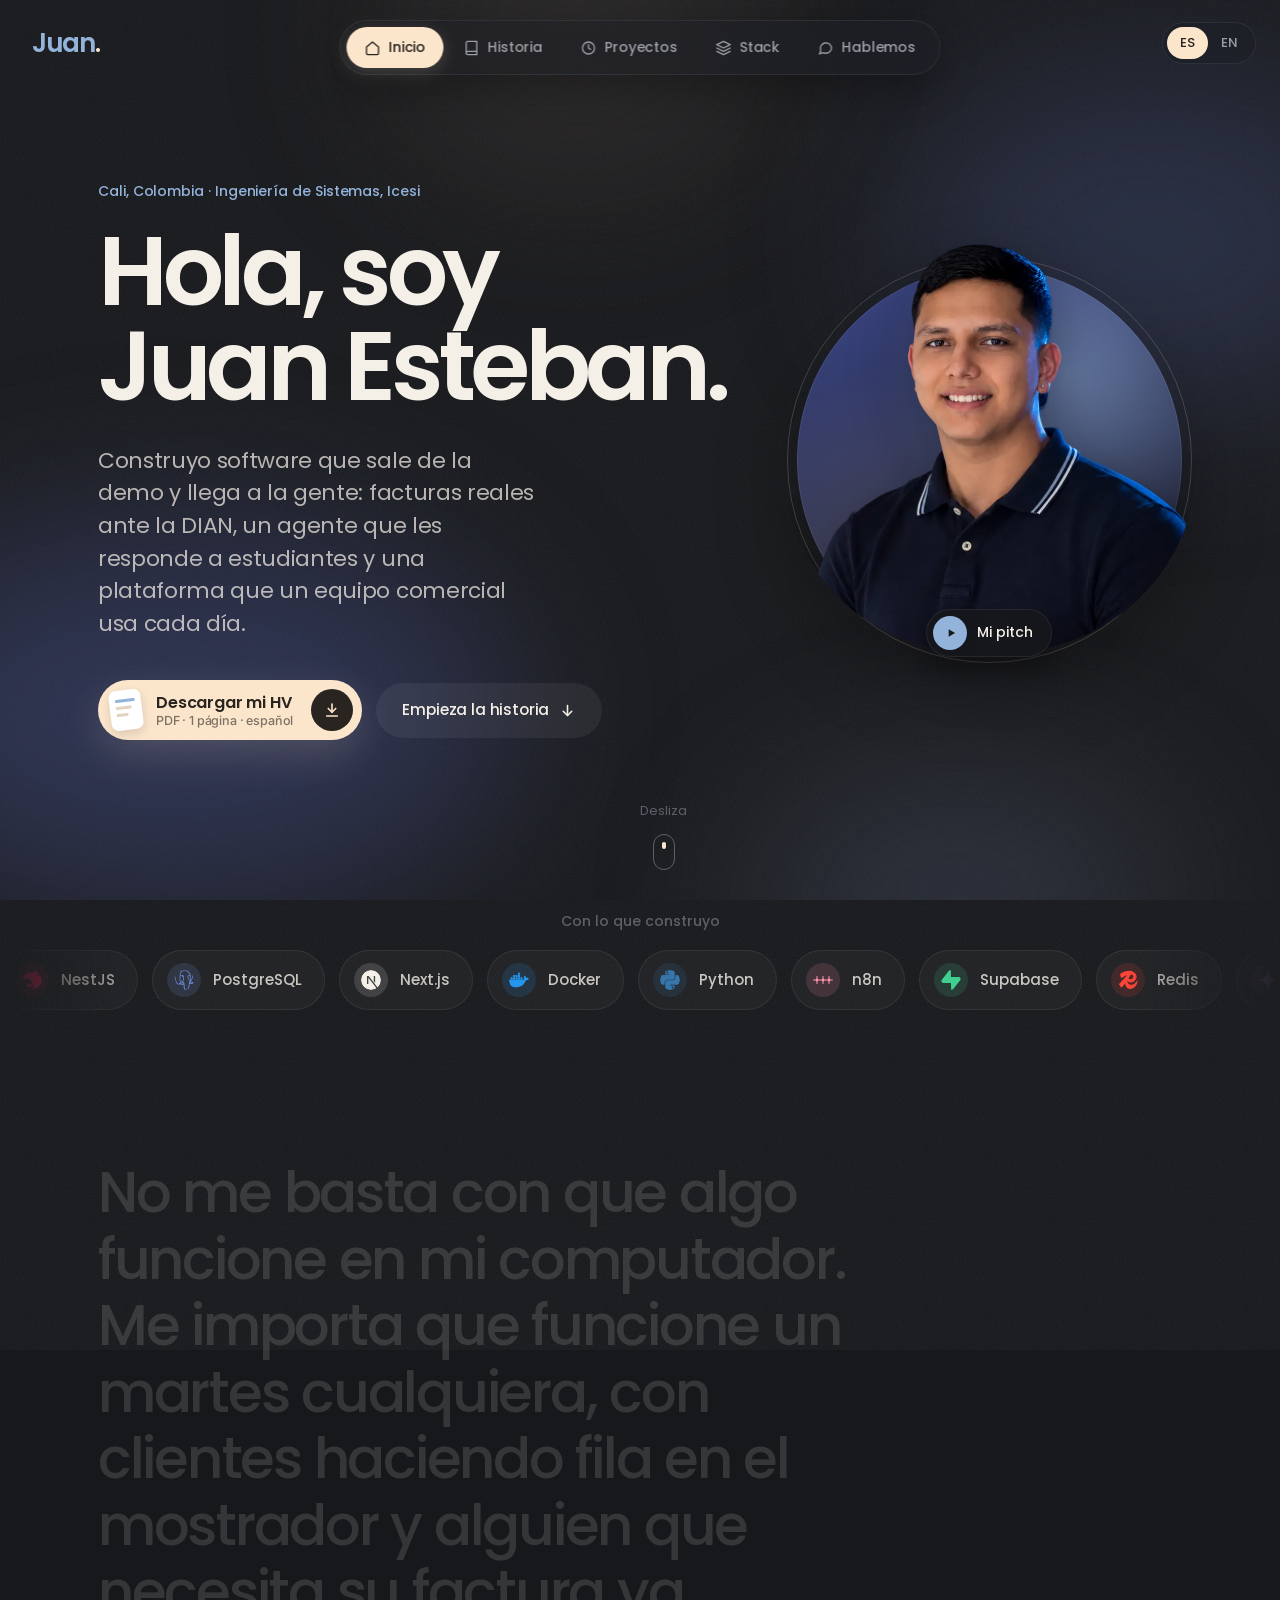
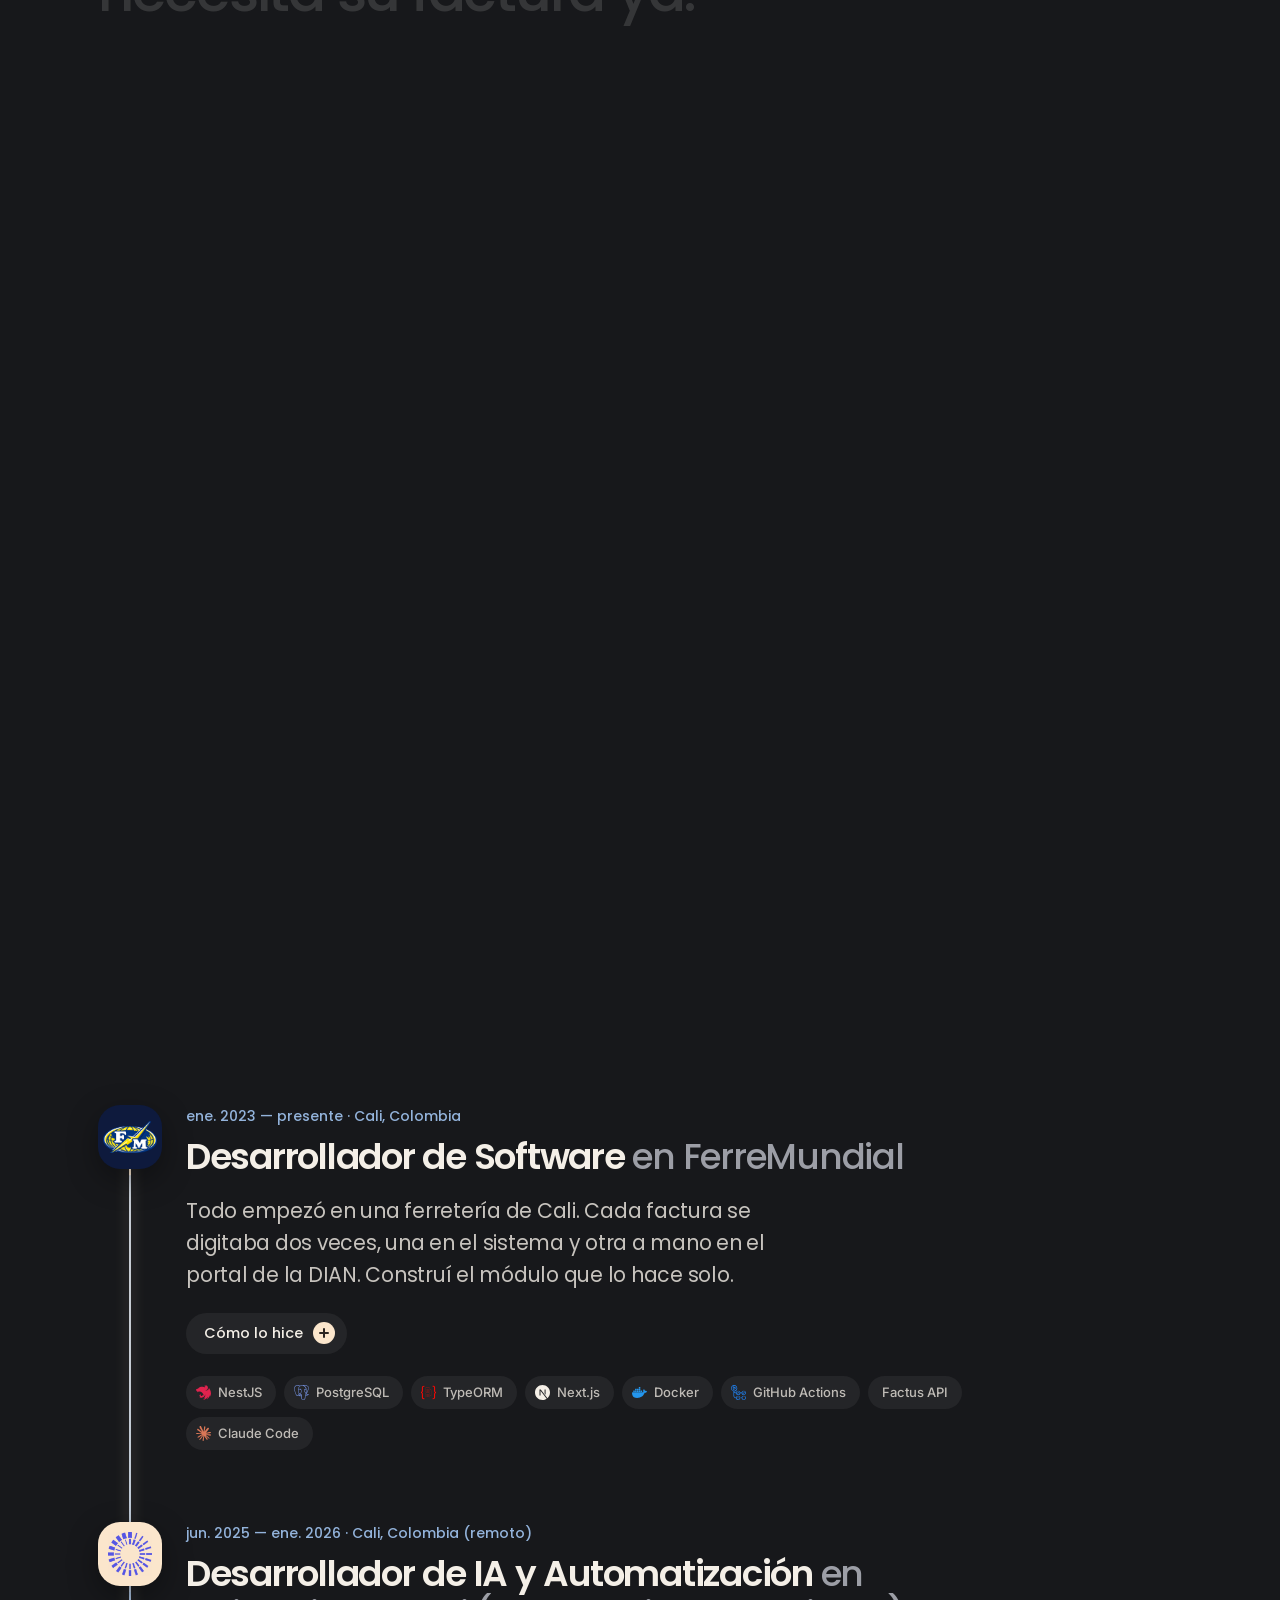
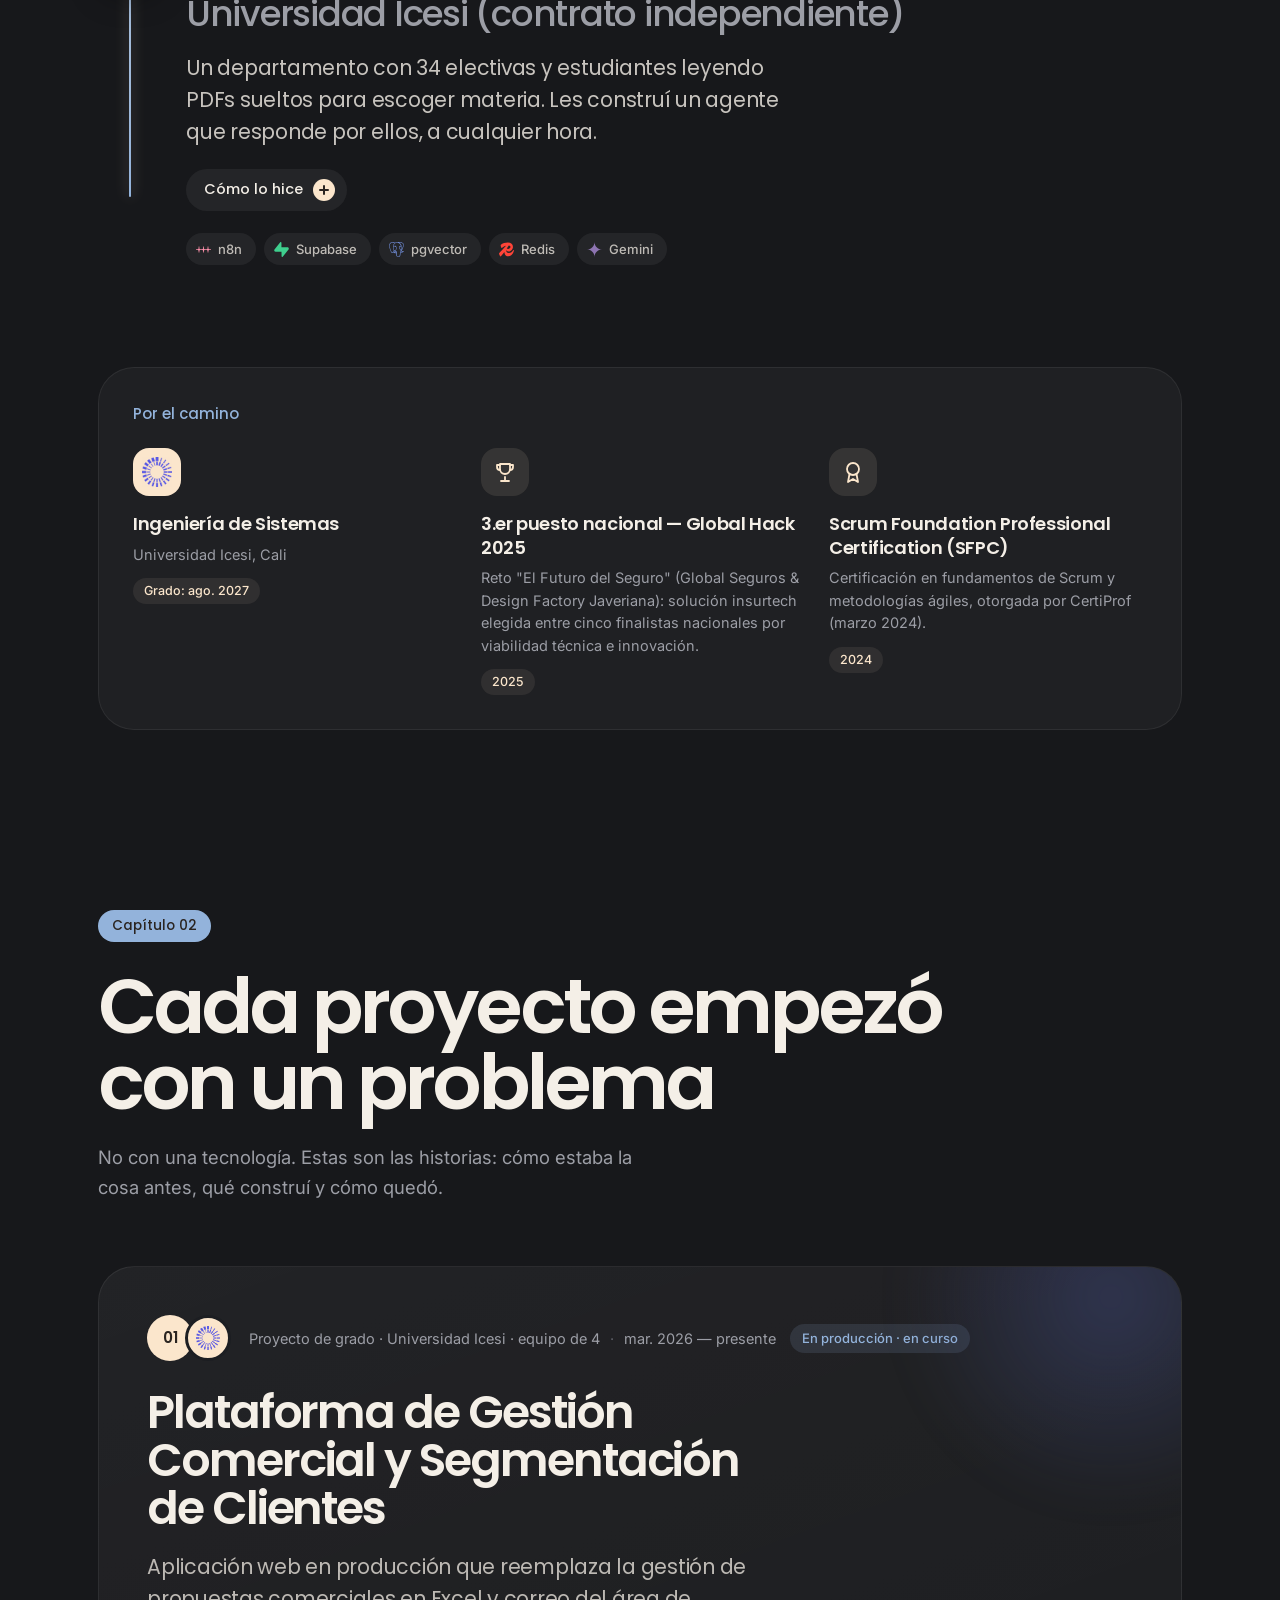
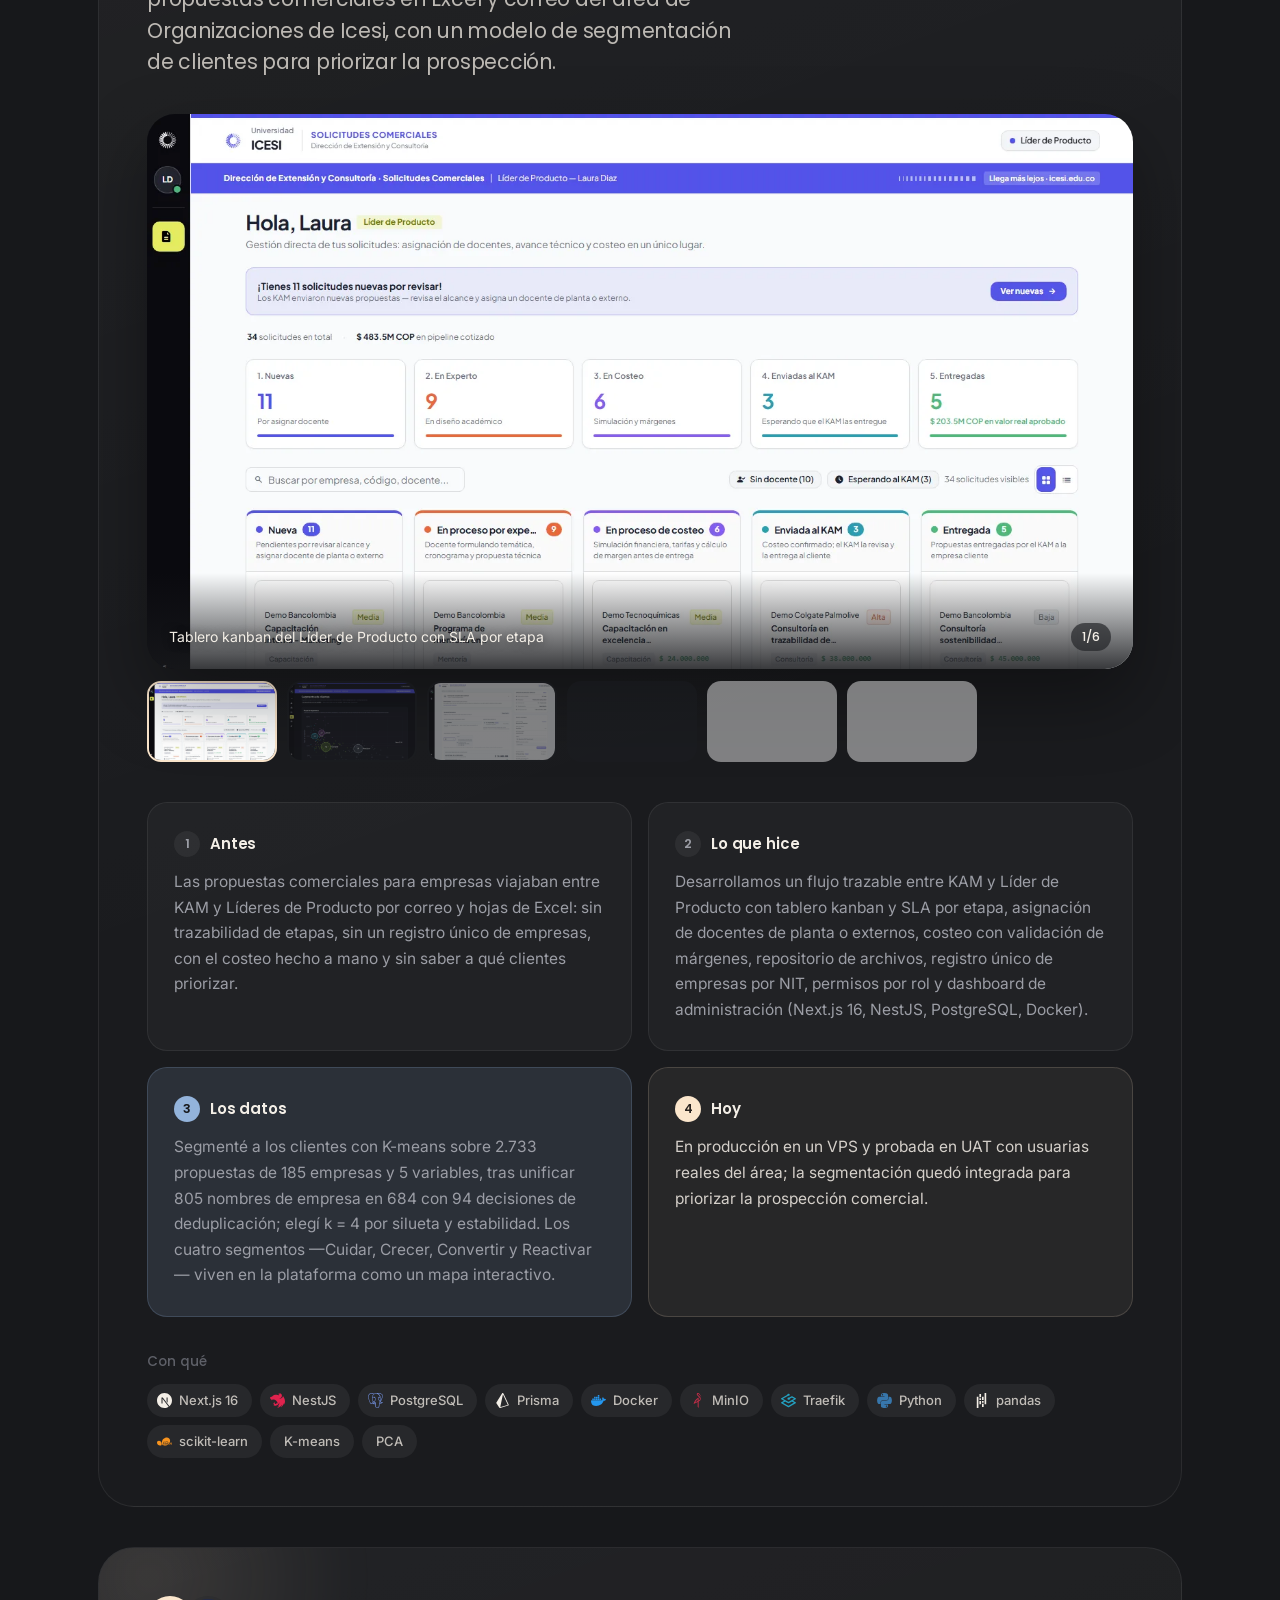
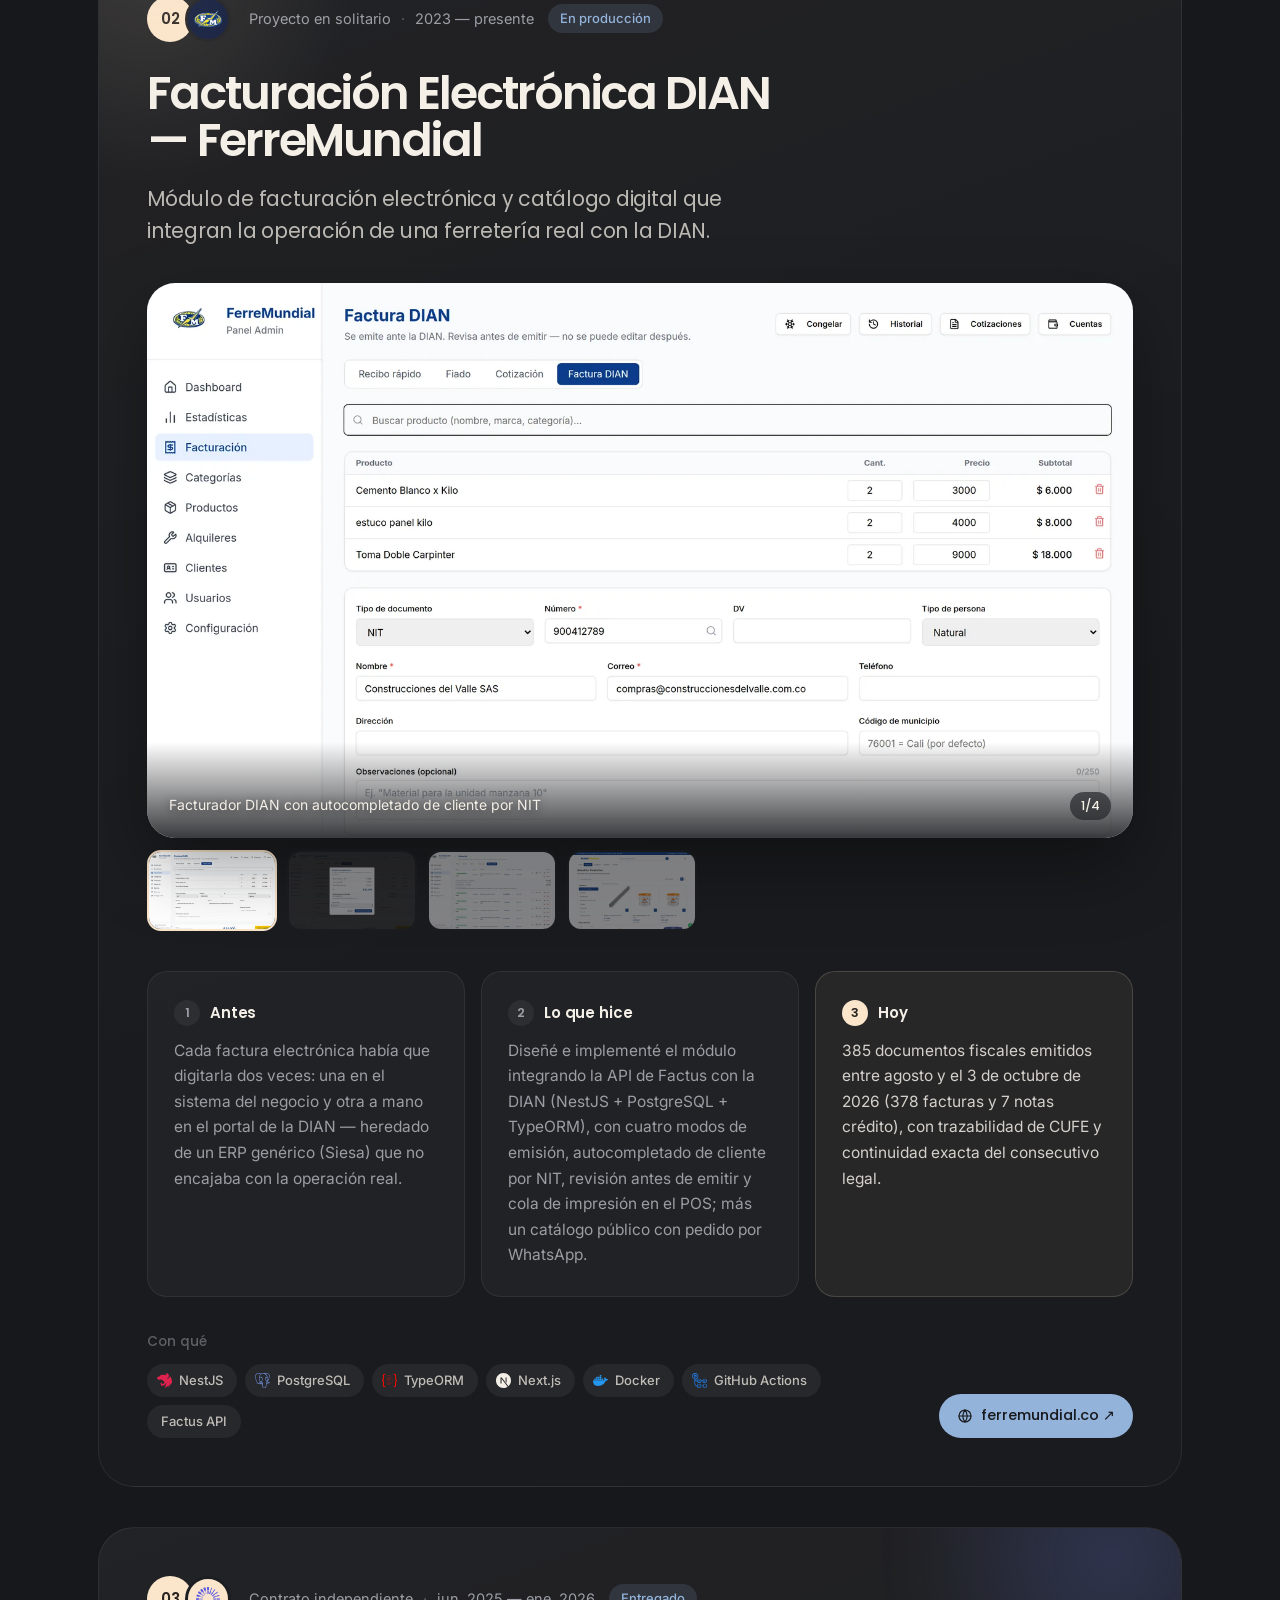
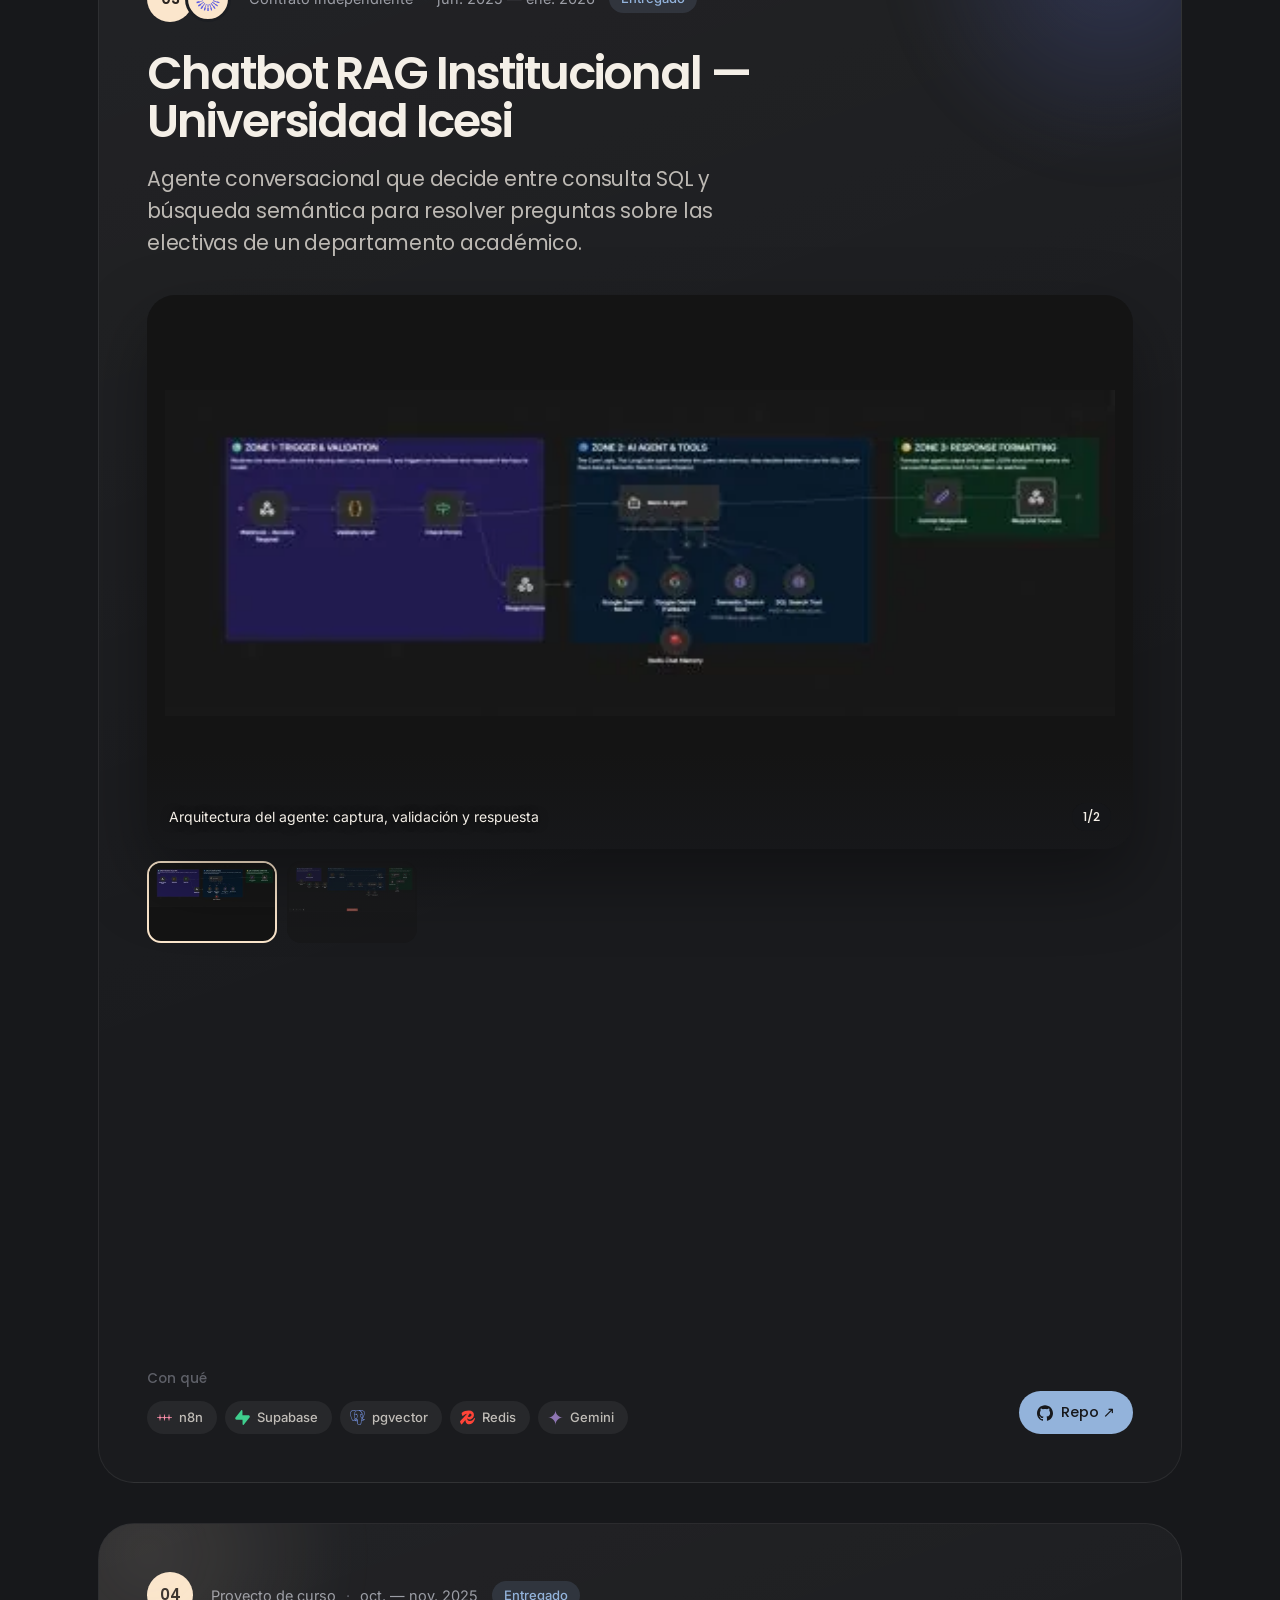
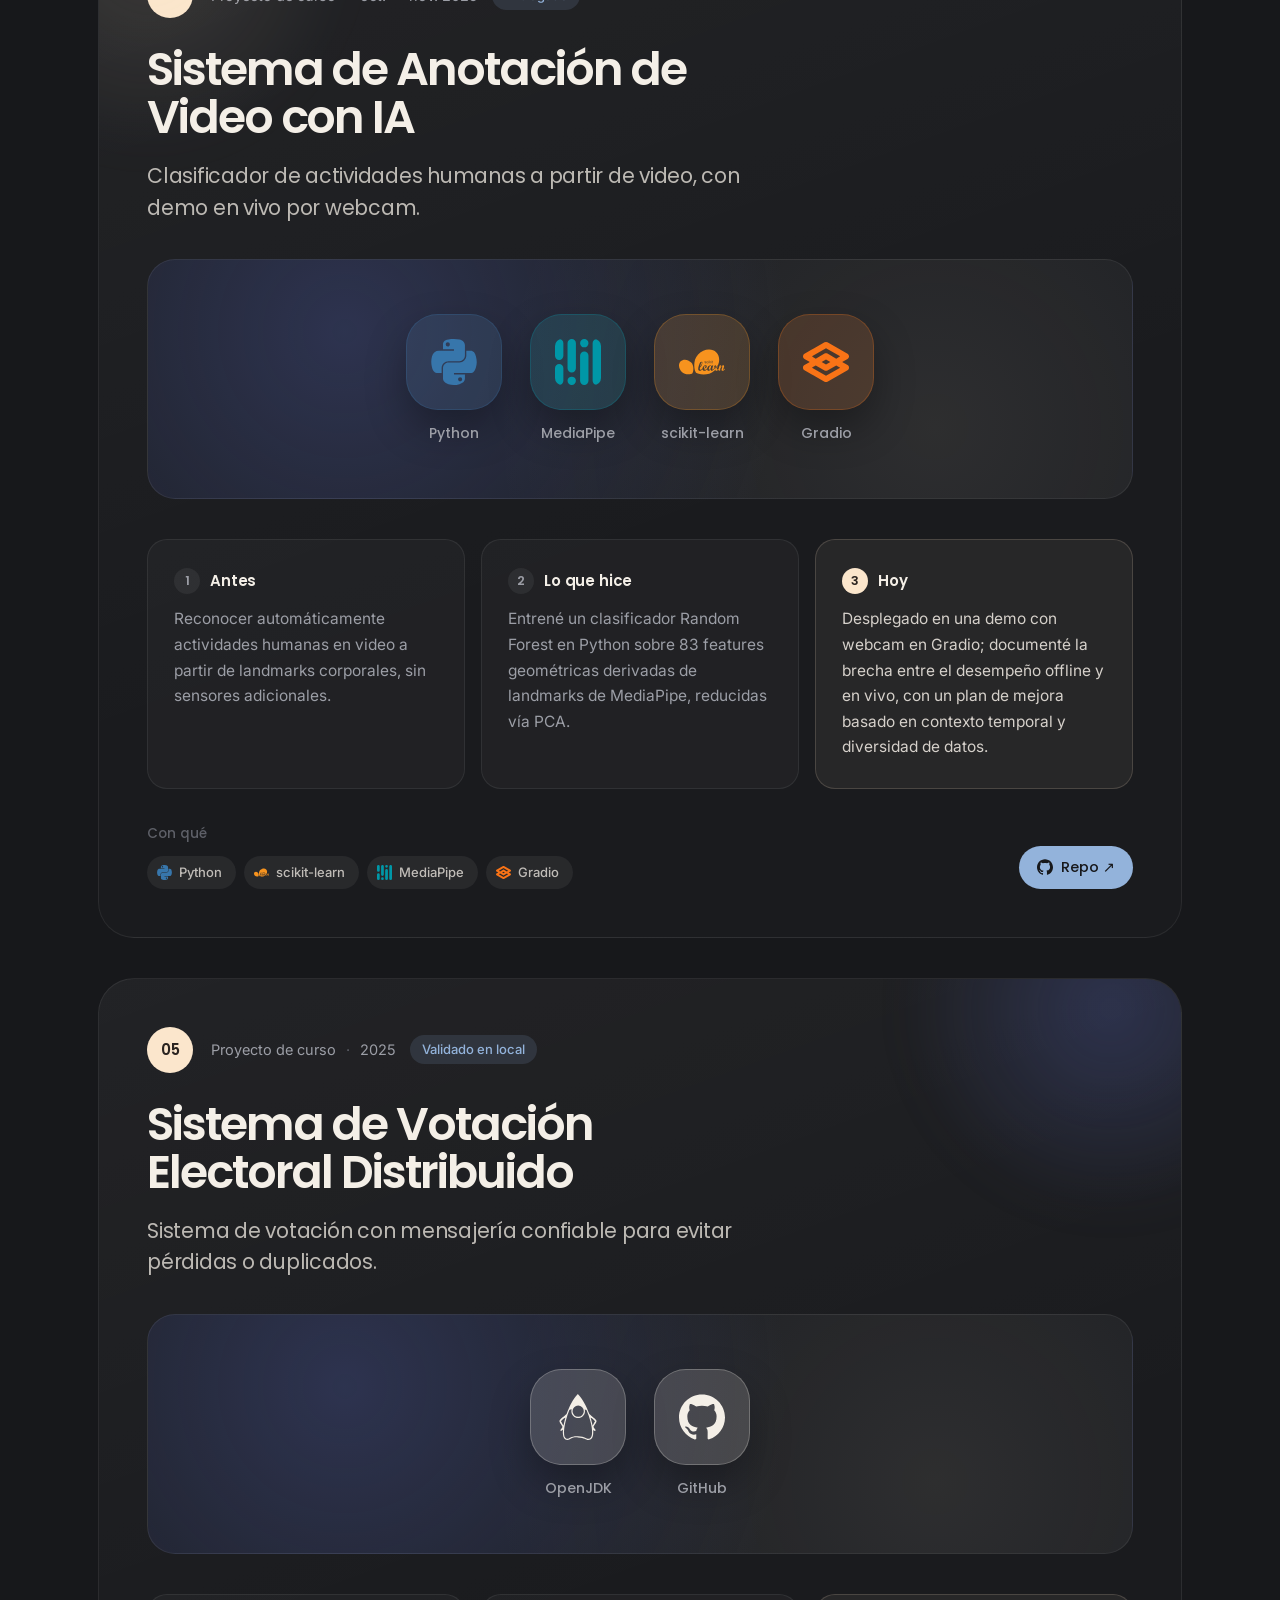
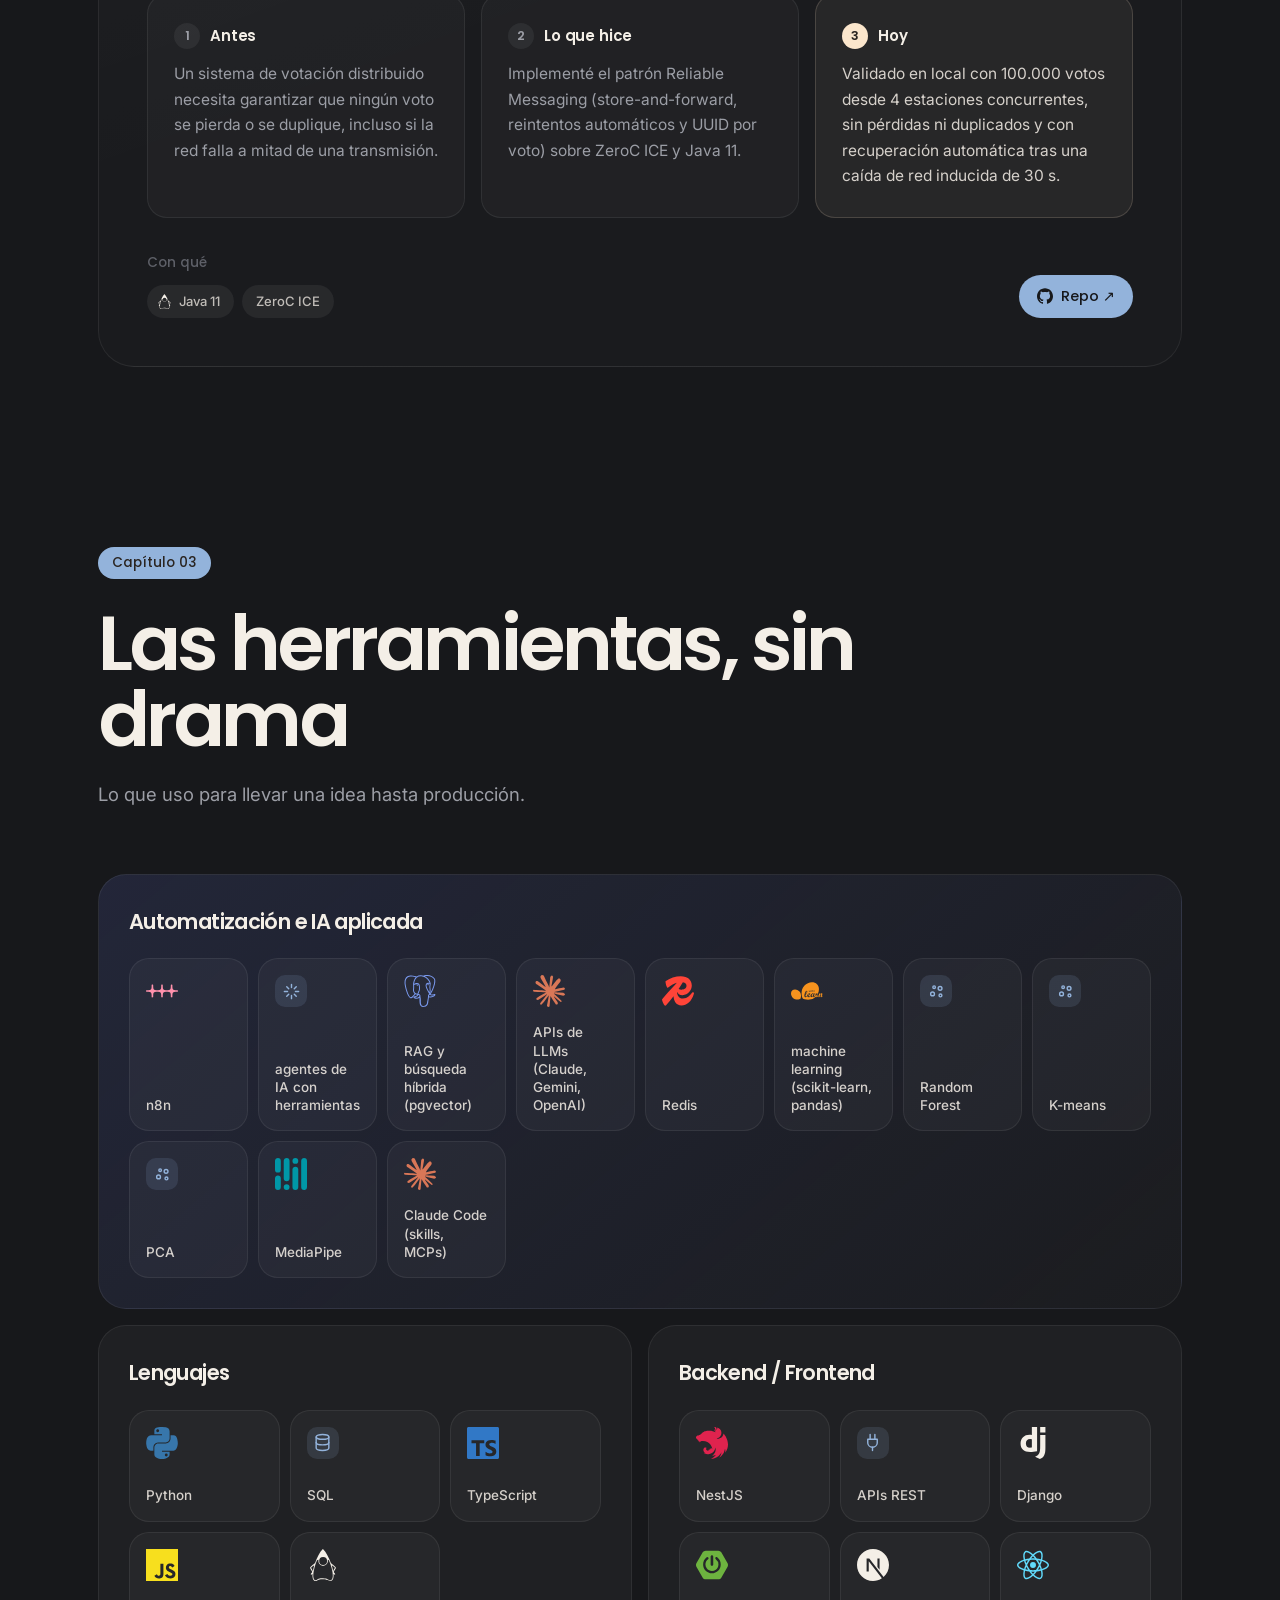
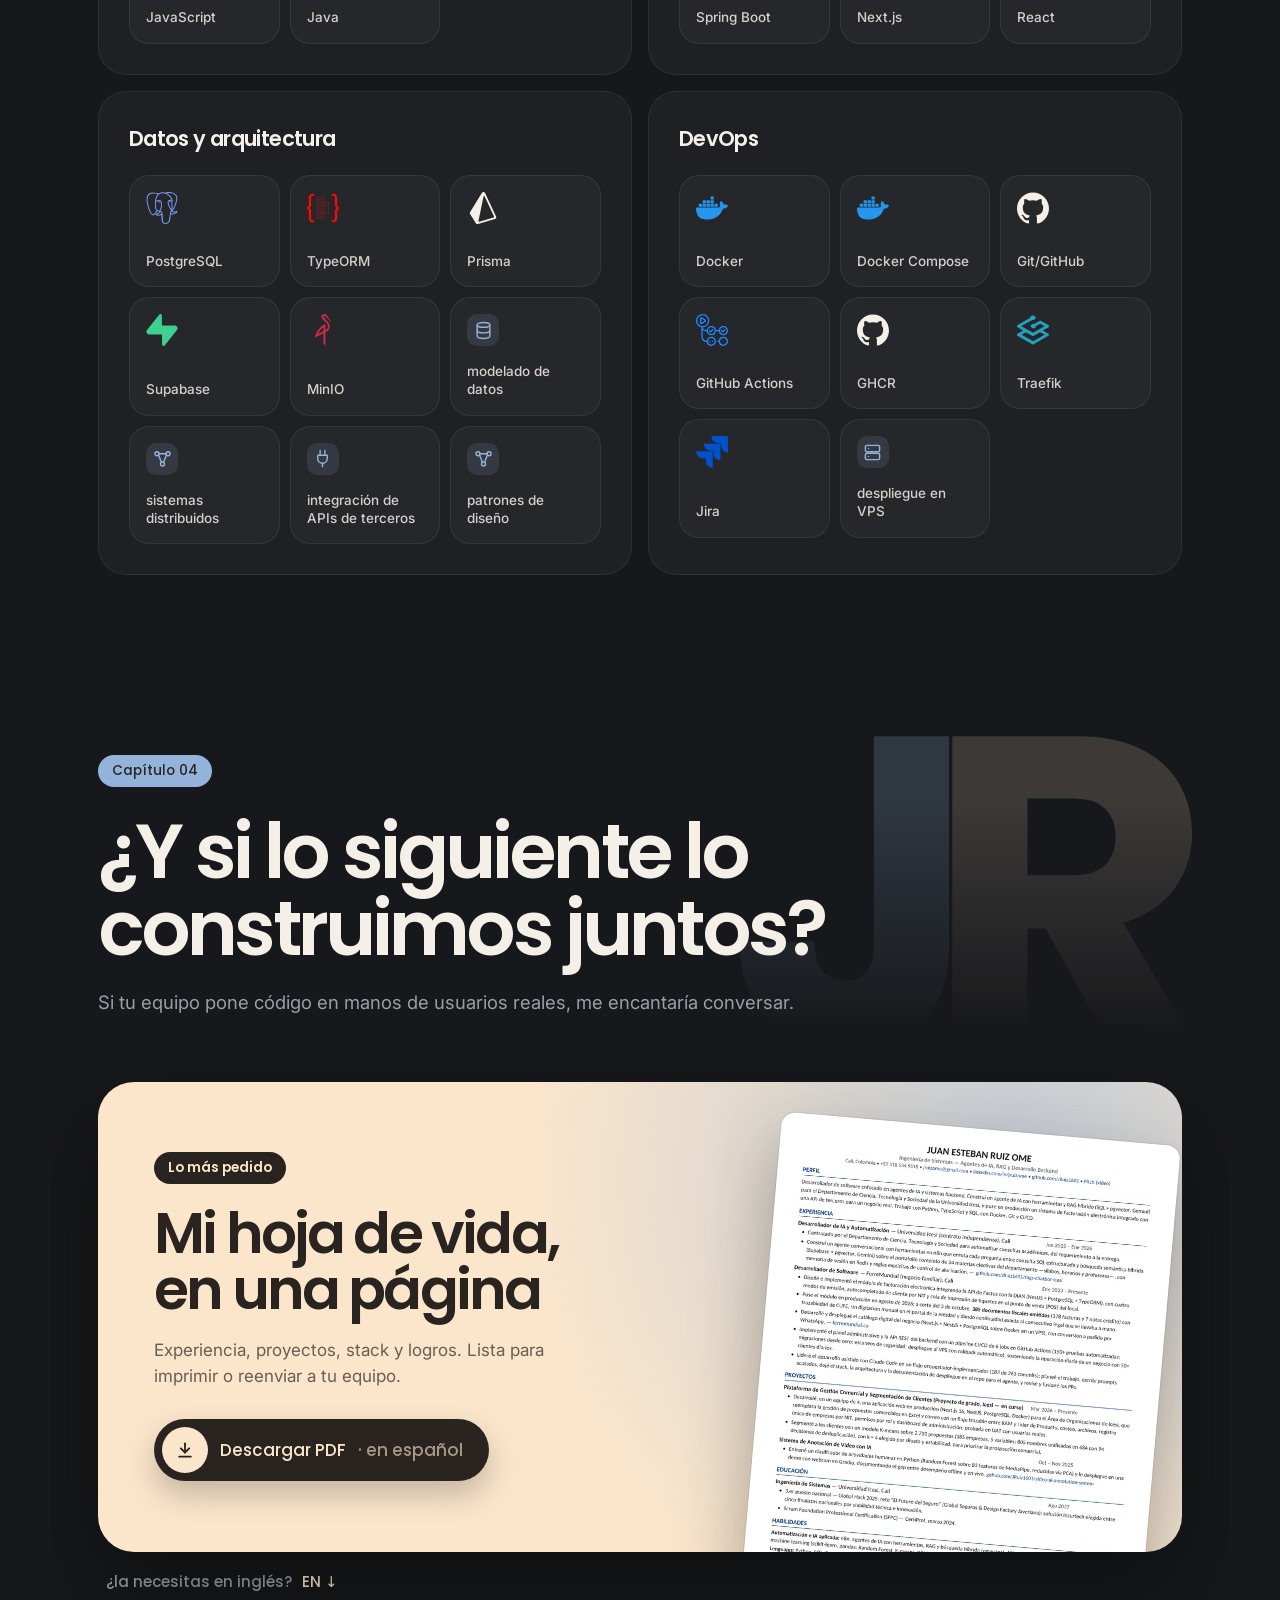
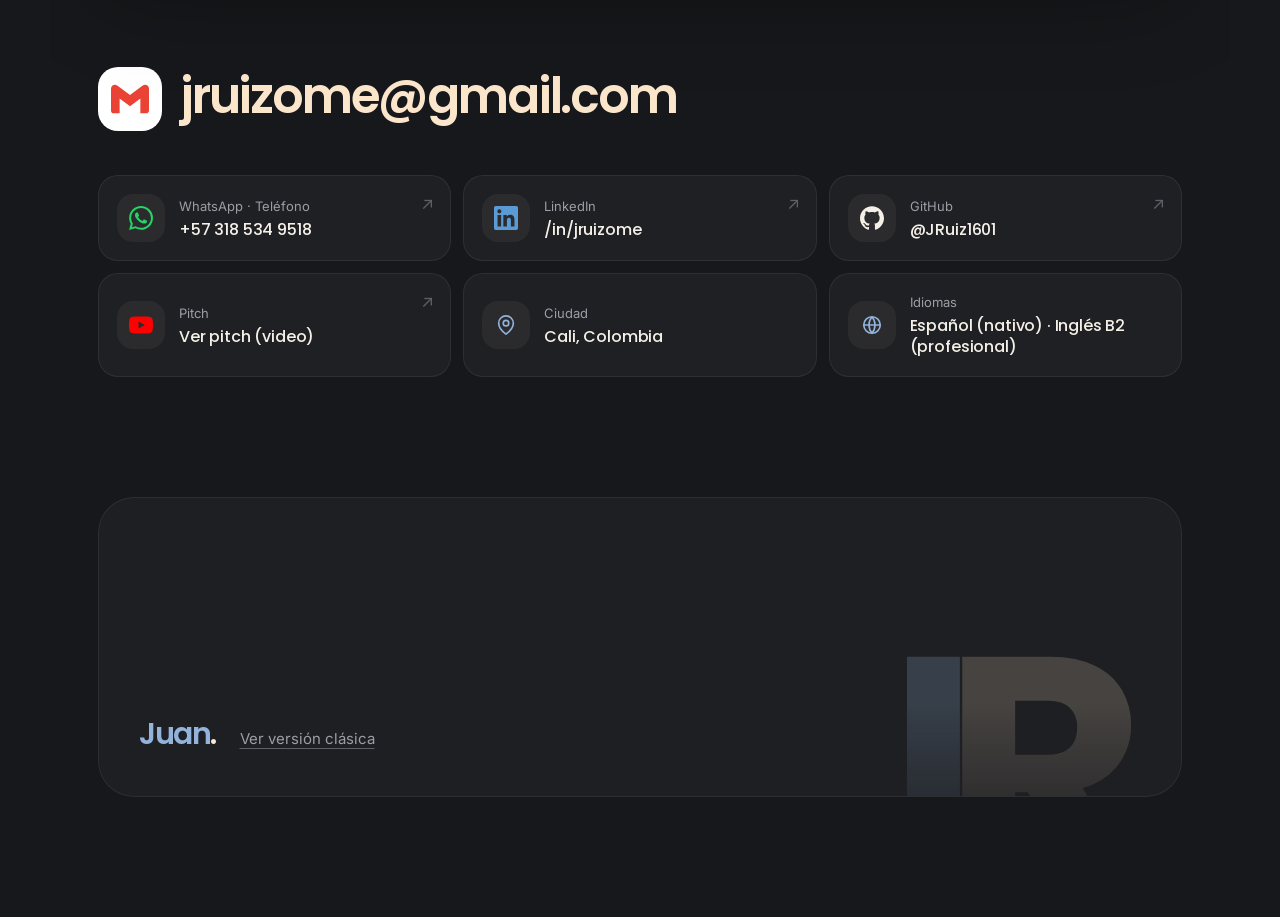
==== suave/index.html @ ac9bc864 "Variante /suave: renombra el emblema de FerreMundial para saltar la cache Co-Authored-By: Claude Opu" ====
<!DOCTYPE html>
<html lang="es">
<head>
<meta charset="UTF-8">
<meta name="viewport" content="width=device-width, initial-scale=1.0">
<title>Juan Esteban Ruiz Ome — Ingeniero de Software</title>
<meta name="theme-color" content="#17181B">
<link rel="icon" type="image/png" sizes="64x64" href="img/jr-64.png">
<link rel="apple-touch-icon" href="img/jr-180.png">
<link rel="preconnect" href="https://fonts.googleapis.com">
<link rel="preconnect" href="https://fonts.gstatic.com" crossorigin>
<link rel="stylesheet" href="https://fonts.googleapis.com/css2?family=Poppins:wght@400;500;600;700&family=Inter:wght@400;500;600&display=swap">
<link rel="stylesheet" href="styles.css?v=8">
</head>
<body>

<div class="sky" aria-hidden="true">
  <span class="cloud c1"></span>
  <span class="cloud c2"></span>
  <span class="cloud c3"></span>
  <span class="cloud c4"></span>
</div>
<div class="grain" aria-hidden="true"></div>
<div class="scroll-progress" aria-hidden="true"><span></span></div>

<a class="brand" href="#inicio" data-scroll-to="inicio" aria-label="Inicio">Juan<span>.</span></a>

<div class="lang-switch" id="langSwitch">
  <button class="lang-btn" data-lang="es">ES</button>
  <button class="lang-btn" data-lang="en">EN</button>
</div>

<div class="navbar-wrap">
  <nav class="navbar" id="navbar">
    <div class="nav-indicator" id="nav-indicator"></div>
    <button class="nav-item active" data-idx="0" data-target="inicio">
      <svg viewBox="0 0 24 24" fill="none" stroke="currentColor" stroke-width="2" stroke-linecap="round" stroke-linejoin="round"><path d="M3 10.5 12 3l9 7.5V20a2 2 0 0 1-2 2H5a2 2 0 0 1-2-2z"/></svg>
      <span class="nav-label" data-i18n="nav.inicio">Inicio</span>
    </button>
    <button class="nav-item" data-idx="1" data-target="experiencia">
      <svg viewBox="0 0 24 24" fill="none" stroke="currentColor" stroke-width="2" stroke-linecap="round" stroke-linejoin="round"><path d="M4 19.5A2.5 2.5 0 0 1 6.5 17H20"/><path d="M6.5 2H20v20H6.5A2.5 2.5 0 0 1 4 19.5v-15A2.5 2.5 0 0 1 6.5 2z"/></svg>
      <span class="nav-label" data-i18n="nav.experiencia">Historia</span>
    </button>
    <button class="nav-item" data-idx="2" data-target="proyectos">
      <svg viewBox="0 0 24 24" fill="none" stroke="currentColor" stroke-width="2" stroke-linecap="round" stroke-linejoin="round"><circle cx="12" cy="12" r="9"/><path d="M12 7v5l3 2"/></svg>
      <span class="nav-label" data-i18n="nav.proyectos">Proyectos</span>
    </button>
    <button class="nav-item" data-idx="3" data-target="stack">
      <svg viewBox="0 0 24 24" fill="none" stroke="currentColor" stroke-width="2" stroke-linecap="round" stroke-linejoin="round"><path d="M12 2 2 7l10 5 10-5-10-5z"/><path d="m2 17 10 5 10-5"/><path d="m2 12 10 5 10-5"/></svg>
      <span class="nav-label" data-i18n="nav.stack">Stack</span>
    </button>
    <button class="nav-item" data-idx="4" data-target="contacto">
      <svg viewBox="0 0 24 24" fill="none" stroke="currentColor" stroke-width="2" stroke-linecap="round" stroke-linejoin="round"><path d="M21 11.5a8.4 8.4 0 0 1-9 8.4 8.6 8.6 0 0 1-3.8-.9L3 21l1.9-5.2A8.4 8.4 0 1 1 21 11.5z"/></svg>
      <span class="nav-label" data-i18n="nav.contacto">Hablemos</span>
    </button>
  </nav>
</div>

<main>
<section class="hero" id="inicio" data-section>
  <div class="hero-text">
    <div class="eyebrow" data-i18n="hero.eyebrow">Cali, Colombia · Ingeniería de Sistemas, Icesi</div>
    <h1 class="hello" data-i18n="hero.saludo">Hola, soy Juan Esteban.</h1>
    <p class="lead" data-i18n="hero.lead"></p>

    <div class="cta-row">
      <a class="btn btn-hv" href="../assets/hv-juan-esteban-ruiz-ome.pdf" download data-hv>
        <span class="btn-hv-sheet" aria-hidden="true"><i></i><i></i><i></i></span>
        <span class="btn-hv-text">
          <span class="btn-hv-title" data-i18n="hero.hvTitulo">Descargar mi HV</span>
          <span class="btn-hv-sub" data-i18n="hero.hvSub">PDF · 1 página · español</span>
        </span>
        <span class="btn-hv-arrow" aria-hidden="true"><svg viewBox="0 0 24 24" fill="none" stroke="currentColor" stroke-width="2.2" stroke-linecap="round" stroke-linejoin="round"><path d="M12 4v11"/><path d="m7 10 5 5 5-5"/><path d="M5 20h14"/></svg></span>
      </a>
      <a class="btn btn-soft" href="#experiencia" data-scroll-to="experiencia">
        <span data-i18n="hero.ctaHistoria">Empieza la historia</span>
        <svg viewBox="0 0 24 24" fill="none" stroke="currentColor" stroke-width="2.2" stroke-linecap="round" stroke-linejoin="round" aria-hidden="true"><path d="M12 5v14"/><path d="m6 13 6 6 6-6"/></svg>
      </a>
    </div>
  </div>

  <div class="portrait">
    <button class="portrait-disc" type="button" data-open-pitch>
      <span class="portrait-bg" aria-hidden="true"></span>
      <img src="img/me-cut.webp" alt="Juan Esteban Ruiz Ome">
      <span class="portrait-play">
        <span class="portrait-play-icon"><svg viewBox="0 0 24 24" aria-hidden="true"><path d="M8 5.5v13l11-6.5z" fill="currentColor"/></svg></span>
        <span data-i18n="hero.verPitch">Mi pitch</span>
      </span>
    </button>
  </div>

  <a class="scroll-hint" href="#manifiesto" aria-hidden="true" tabindex="-1">
    <span data-i18n="hero.scroll">Desliza</span>
    <span class="scroll-hint-dot"></span>
  </a>
</section>

<div class="marquee-band" aria-label="Stack">
  <div class="marquee-title" data-i18n="franja">Con lo que construyo</div>
  <div class="marquee" id="marquee"></div>
</div>

<section class="manifesto" id="manifiesto">
  <p class="manifesto-text" id="manifestoText"></p>
  <div class="highlight-wrap" id="signals"></div>
</section>

<section class="section" id="experiencia" data-section></section>
<section class="section" id="proyectos" data-section></section>
<section class="section" id="stack" data-section></section>
<section class="section section-last" id="contacto" data-section></section>
</main>

<footer class="footer">
  <div class="footer-card" data-fx="enter">
    <span class="footer-jr" aria-hidden="true"><span class="j">J</span><span class="r">R</span></span>
    <div class="footer-row">
      <span class="footer-brand">Juan<span>.</span></span>
      <a href="../" data-i18n="versionClasica">Ver versión clásica</a>
    </div>
  </div>
</footer>

<div class="lightbox" id="lightbox" role="dialog" aria-modal="true" aria-hidden="true">
  <button class="lb-btn lb-close" id="lbClose" aria-label="Close">✕</button>
  <button class="lb-btn lb-prev" id="lbPrev" aria-label="Previous">‹</button>
  <figure class="lb-figure">
    <img id="lbImg" alt="">
    <figcaption id="lbCaption"></figcaption>
  </figure>
  <button class="lb-btn lb-next" id="lbNext" aria-label="Next">›</button>
</div>

<div class="video-modal" id="videoModal" role="dialog" aria-modal="true" aria-hidden="true">
  <button class="lb-btn lb-close" id="videoClose" aria-label="Close">✕</button>
  <div class="video-frame" id="videoFrame"></div>
</div>

<script src="../content.js?v=4"></script>
<script src="story.js?v=5"></script>
<script src="logos.js?v=1"></script>
<script src="app.js?v=6"></script>
</body>
</html>
---- suave/styles.css ----
/* =========================================================
   juan. — variante "suave"
   Oscuro difuso, crema + azul periwinkle, letra redonda.
   ========================================================= */

:root {
  --bg: #17181B;
  --bg-2: #1C1E22;
  --surface: rgba(255, 255, 255, 0.035);
  --surface-2: rgba(255, 255, 255, 0.06);
  --line: rgba(255, 255, 255, 0.07);
  --text: #F4EFE7;
  --muted: #9C9EA6;
  --faint: #5E6068;
  --cream: #FBE6CC;
  --cream-ink: #2A2420;
  --sky: #93B3DB;
  --sky-soft: rgba(147, 179, 219, 0.14);
  --periwinkle: #4D5AA3;

  --display: 'Poppins', ui-rounded, system-ui, sans-serif;
  --body: 'Inter', system-ui, -apple-system, sans-serif;

  --ease: cubic-bezier(0.22, 1, 0.36, 1);
  --spring: cubic-bezier(0.34, 1.4, 0.64, 1);

  --r-xl: 36px;
  --r-lg: 28px;
  --r-md: 20px;
}

* { margin: 0; padding: 0; box-sizing: border-box; }

html { -webkit-text-size-adjust: 100%; }

body {
  background: var(--bg);
  color: var(--text);
  font-family: var(--body);
  font-size: 17px;
  line-height: 1.6;
  overflow-x: hidden;
  -webkit-font-smoothing: antialiased;
}

a { color: inherit; }
::selection { background: var(--cream); color: var(--cream-ink); }

.sr-only {
  position: absolute; width: 1px; height: 1px; padding: 0; margin: -1px;
  overflow: hidden; clip: rect(0 0 0 0); white-space: nowrap; border: 0;
}

/* ---------- cielo nocturno difuso ---------- */
.sky {
  position: fixed;
  inset: 0;
  z-index: -2;
  overflow: hidden;
  pointer-events: none;
}

.cloud {
  position: absolute;
  border-radius: 50%;
  filter: blur(90px);
  opacity: 0.5;
  will-change: transform;
}
.c1 { width: 52vw; height: 30vw; left: -12vw; top: 58vh; background: var(--periwinkle); opacity: 0.38; animation: drift-a 38s ease-in-out infinite alternate; }
.c2 { width: 40vw; height: 26vw; right: -10vw; top: 8vh; background: #3B4673; opacity: 0.45; animation: drift-b 44s ease-in-out infinite alternate; }
.c3 { width: 30vw; height: 22vw; left: 30vw; top: -12vh; background: #5D5148; opacity: 0.28; animation: drift-a 52s ease-in-out infinite alternate-reverse; }
.c4 { width: 34vw; height: 20vw; right: 8vw; bottom: -14vh; background: #6F7FA8; opacity: 0.22; animation: drift-b 46s ease-in-out infinite alternate-reverse; }

@keyframes drift-a { from { transform: translate3d(0, 0, 0) scale(1); } to { transform: translate3d(6vw, -4vh, 0) scale(1.12); } }
@keyframes drift-b { from { transform: translate3d(0, 0, 0) scale(1.05); } to { transform: translate3d(-5vw, 5vh, 0) scale(0.95); } }

.grain {
  position: fixed;
  inset: -50%;
  z-index: -1;
  pointer-events: none;
  opacity: 0.06;
  background-image: url("data:image/svg+xml;utf8,<svg xmlns='http://www.w3.org/2000/svg' width='160' height='160'><filter id='n'><feTurbulence type='fractalNoise' baseFrequency='0.85' numOctaves='2' stitchTiles='stitch'/><feColorMatrix values='0 0 0 0 1  0 0 0 0 1  0 0 0 0 1  0 0 0 0.9 0'/></filter><rect width='100%' height='100%' filter='url(%23n)'/></svg>");
}

/* ---------- motion ---------- */
@keyframes rise {
  from { opacity: 0; transform: translateY(18px); filter: blur(8px); }
  to { opacity: 1; transform: none; filter: blur(0); }
}
@keyframes breathe {
  0%, 100% { box-shadow: 0 0 0 0 rgba(251, 230, 204, 0.5); }
  60% { box-shadow: 0 0 0 7px rgba(251, 230, 204, 0); }
}
@keyframes icon-pulse { 0% { transform: scale(1); } 40% { transform: scale(1.2); } 100% { transform: scale(1); } }
@keyframes float { 0%, 100% { transform: translateY(0); } 50% { transform: translateY(-10px); } }

.reveal {
  opacity: 0;
  transform: translateY(34px);
  filter: blur(6px);
  transition: opacity 1s var(--ease), transform 1s var(--ease), filter 1s var(--ease);
}
.reveal.in { opacity: 1; transform: none; filter: none; }

/* ---------- marca + idioma ---------- */
.brand {
  position: fixed;
  top: 22px;
  left: 28px;
  z-index: 90;
  font-family: var(--display);
  font-weight: 600;
  font-size: 26px;
  letter-spacing: -0.05em;
  line-height: 1;
  color: var(--sky);
  text-decoration: none;
  padding: 8px 4px;
}
.brand span, .footer-brand span { color: var(--cream); }

.lang-switch {
  position: fixed;
  top: 22px;
  right: 24px;
  z-index: 90;
  display: flex;
  padding: 4px;
  border-radius: 999px;
  background: rgba(30, 32, 37, 0.55);
  backdrop-filter: blur(18px) saturate(150%);
  -webkit-backdrop-filter: blur(18px) saturate(150%);
  border: 1px solid var(--line);
}
.lang-btn {
  font-family: var(--display);
  font-size: 13px;
  font-weight: 500;
  padding: 6px 13px;
  border-radius: 999px;
  border: none;
  background: transparent;
  color: var(--muted);
  cursor: pointer;
  transition: background 0.35s var(--ease), color 0.35s var(--ease);
}
.lang-btn.active { background: var(--cream); color: var(--cream-ink); }
.lang-btn:focus-visible { outline: none; box-shadow: 0 0 0 2px var(--sky); }

/* ---------- navbar (misma lógica, piel suave) ---------- */
.navbar-wrap {
  position: fixed;
  top: 20px;
  left: 50%;
  transform: translateX(-50%);
  z-index: 100;
}
.navbar {
  position: relative;
  display: flex;
  align-items: center;
  gap: 2px;
  padding: 6px;
  border-radius: 999px;
  background: rgba(30, 32, 37, 0.55);
  backdrop-filter: blur(22px) saturate(160%);
  -webkit-backdrop-filter: blur(22px) saturate(160%);
  border: 1px solid var(--line);
  box-shadow: 0 12px 40px rgba(0, 0, 0, 0.3);
  touch-action: none;
  user-select: none;
  -webkit-user-select: none;
  -webkit-touch-callout: none;
  cursor: grab;
}
.navbar.dragging { cursor: grabbing; }
.nav-indicator {
  position: absolute;
  top: 6px;
  left: 6px;
  height: calc(100% - 12px);
  border-radius: 999px;
  background: var(--cream);
  box-shadow: 0 4px 18px rgba(251, 230, 204, 0.18);
  transition: transform 0.6s var(--spring), width 0.6s var(--spring);
  pointer-events: none;
  will-change: transform, width;
}
.nav-item {
  position: relative;
  z-index: 1;
  display: flex;
  align-items: center;
  gap: 8px;
  padding: 10px 18px;
  border-radius: 999px;
  font-family: var(--display);
  font-size: 14px;
  font-weight: 500;
  letter-spacing: -0.01em;
  color: var(--muted);
  background: transparent;
  border: none;
  cursor: pointer;
  white-space: nowrap;
  transition: color 0.4s var(--ease), transform 0.2s ease;
}
.nav-item:hover { color: var(--text); }
.nav-item.active { color: var(--cream-ink); }
.nav-item:active { transform: scale(0.95); }
.nav-item:focus-visible { outline: none; box-shadow: 0 0 0 2px var(--sky); }
.nav-item svg { width: 16px; height: 16px; flex-shrink: 0; }
.nav-item svg.pulse { animation: icon-pulse 0.3s ease; }

/* ---------- hero ---------- */
.hero {
  position: relative;
  max-width: 1180px;
  margin: 0 auto;
  min-height: 100vh;
  min-height: 100svh;
  padding: 130px 48px 110px;
  display: grid;
  grid-template-columns: 1.25fr 0.75fr;
  gap: 56px;
  align-items: center;
}

.eyebrow {
  font-family: var(--display);
  font-size: 14px;
  font-weight: 500;
  color: var(--sky);
  letter-spacing: -0.005em;
  margin-bottom: 22px;
  animation: rise 1s var(--ease) both;
}

.hello {
  font-family: var(--display);
  font-weight: 600;
  font-size: clamp(52px, 7.6vw, 104px);
  line-height: 0.98;
  letter-spacing: -0.055em;
  color: var(--text);
  max-width: 10ch;
  animation: rise 1.1s var(--ease) 0.08s both;
}

.lead {
  margin-top: 30px;
  max-width: 34ch;
  font-family: var(--display);
  font-size: clamp(19px, 1.7vw, 23px);
  font-weight: 400;
  line-height: 1.5;
  letter-spacing: -0.015em;
  color: rgba(244, 239, 231, 0.72);
  animation: rise 1.1s var(--ease) 0.18s both;
}

.status {
  display: inline-flex;
  flex-wrap: wrap;
  align-items: center;
  gap: 6px 10px;
  margin-top: 30px;
  padding: 10px 18px 10px 14px;
  border-radius: 999px;
  background: var(--surface);
  border: 1px solid var(--line);
  animation: rise 1.1s var(--ease) 0.28s both;
}
.status-dot {
  width: 8px;
  height: 8px;
  border-radius: 50%;
  background: var(--cream);
  animation: breathe 2.8s ease-out infinite;
}
.status-main { font-family: var(--display); font-weight: 500; font-size: 14.5px; color: var(--text); }
.status-sub { font-size: 13.5px; color: var(--muted); }

.cta-row {
  display: flex;
  flex-wrap: wrap;
  align-items: center;
  gap: 12px 14px;
  margin-top: 40px;
  animation: rise 1.1s var(--ease) 0.3s both;
}

.btn {
  display: inline-flex;
  align-items: center;
  gap: 10px;
  font-family: var(--display);
  font-size: 15.5px;
  font-weight: 500;
  letter-spacing: -0.01em;
  padding: 15px 26px;
  border-radius: 999px;
  text-decoration: none;
  cursor: pointer;
  transition: transform 0.45s var(--spring), background 0.35s var(--ease), color 0.35s var(--ease), box-shadow 0.45s var(--ease);
}
.btn svg { width: 17px; height: 17px; transition: transform 0.45s var(--spring); }
.btn-cream { background: var(--cream); color: var(--cream-ink); box-shadow: 0 10px 30px rgba(251, 230, 204, 0.12); }
.btn-cream:hover { transform: translateY(-2px); box-shadow: 0 16px 40px rgba(251, 230, 204, 0.2); }
.btn-cream:hover svg { transform: translateY(3px); }
.btn-soft { background: var(--surface-2); color: var(--text); }
.btn-soft:hover { background: rgba(147, 179, 219, 0.16); color: var(--sky); transform: translateY(-2px); }
.btn:focus-visible { outline: none; box-shadow: 0 0 0 3px var(--bg), 0 0 0 5px var(--sky); }

/* la única HV del hero: un link de texto, nada más */
.hv-link {
  display: inline-flex;
  align-items: center;
  gap: 6px;
  margin-left: 6px;
  padding: 8px 4px;
  font-family: var(--display);
  font-size: 15px;
  font-weight: 500;
  color: var(--muted);
  text-decoration: none;
  border-bottom: 1px dashed rgba(156, 158, 166, 0.4);
  transition: color 0.3s var(--ease), border-color 0.3s var(--ease);
}
.hv-link svg { width: 15px; height: 15px; transition: transform 0.4s var(--spring); }
.hv-link:hover { color: var(--cream); border-color: rgba(251, 230, 204, 0.6); }
.hv-link:hover svg { transform: translateY(2px); }
.hv-link:focus-visible { outline: none; color: var(--cream); }

/* retrato en disco crema, guiño al sello de la marca */
.portrait {
  position: relative;
  justify-self: center;
  width: min(100%, 400px);
  animation: rise 1.3s var(--ease) 0.3s both;
}
.portrait::before {
  content: '';
  position: absolute;
  inset: -6%;
  border-radius: 50%;
  background: radial-gradient(circle, rgba(147, 179, 219, 0.28), transparent 65%);
  filter: blur(30px);
  z-index: -1;
}
.portrait-disc {
  position: relative;
  display: block;
  width: 100%;
  aspect-ratio: 1;
  padding: 0;
  border: none;
  background: none;
  cursor: pointer;
  font: inherit;
  color: inherit;
  animation: float 9s ease-in-out infinite;
}
/* el fondo de la foto ahora es la misma noche difusa de la página */
.portrait-bg {
  position: absolute;
  inset: 0;
  border-radius: 50%;
  background:
    radial-gradient(circle at 70% 28%, rgba(147, 179, 219, 0.55), transparent 48%),
    radial-gradient(circle at 25% 80%, rgba(251, 230, 204, 0.16), transparent 50%),
    linear-gradient(160deg, #3E4A8C 0%, #2A2F52 48%, #1D1F26 100%);
  box-shadow:
    inset 0 0 0 1px rgba(255, 255, 255, 0.08),
    0 30px 80px rgba(0, 0, 0, 0.35);
}
.portrait-bg::after {
  content: '';
  position: absolute;
  inset: -10px;
  border-radius: 50%;
  border: 1px solid rgba(251, 230, 204, 0.18);
}
/* la persona sale un poco por encima del disco y se recorta en la curva de abajo */
.portrait-disc img {
  position: absolute;
  left: -4%;
  bottom: 0;
  width: 108%;
  height: 128%;
  object-fit: cover;
  object-position: 50% 0%;
  clip-path: inset(0 0 0 0 round 0 0 46.3% 46.3% / 0 0 39% 39%);
  filter: drop-shadow(0 18px 30px rgba(10, 12, 20, 0.45));
  transform-origin: 50% 100%;
  transition: transform 0.9s var(--ease);
}
.portrait-disc:hover img { transform: scale(1.025); }
.portrait-disc:focus-visible { outline: none; }
.portrait-disc:focus-visible .portrait-bg { box-shadow: 0 0 0 4px var(--bg), 0 0 0 6px var(--sky); }

.portrait-play {
  position: absolute;
  left: 50%;
  bottom: -4px;
  transform: translateX(-50%);
  display: inline-flex;
  align-items: center;
  gap: 10px;
  padding: 6px 18px 6px 6px;
  border-radius: 999px;
  background: rgba(23, 24, 27, 0.82);
  backdrop-filter: blur(14px);
  -webkit-backdrop-filter: blur(14px);
  border: 1px solid var(--line);
  font-family: var(--display);
  font-size: 14px;
  font-weight: 500;
  color: var(--text);
  white-space: nowrap;
  box-shadow: 0 10px 30px rgba(0, 0, 0, 0.35);
  transition: transform 0.45s var(--spring);
}
.portrait-play-icon {
  width: 34px;
  height: 34px;
  border-radius: 50%;
  display: grid;
  place-items: center;
  background: var(--sky);
  color: var(--bg);
}
.portrait-play-icon svg { width: 14px; height: 14px; margin-left: 2px; }
.portrait-disc:hover .portrait-play { transform: translateX(-50%) translateY(-3px); }

.portrait-tag {
  position: absolute;
  top: 8%;
  right: -4%;
  padding: 7px 14px;
  border-radius: 999px;
  background: var(--sky);
  color: var(--bg);
  font-family: var(--display);
  font-size: 13px;
  font-weight: 600;
  letter-spacing: -0.01em;
  transform: rotate(8deg);
  box-shadow: 0 8px 24px rgba(0, 0, 0, 0.3);
}

.scroll-hint {
  position: absolute;
  left: 50%;
  bottom: 30px;
  transform: translateX(-50%);
  display: flex;
  flex-direction: column;
  align-items: center;
  gap: 12px;
  font-family: var(--display);
  font-size: 13px;
  color: var(--faint);
  text-decoration: none;
  animation: rise 1s var(--ease) 1.2s both;
}
.scroll-hint-dot {
  width: 22px;
  height: 36px;
  border-radius: 999px;
  border: 1.5px solid var(--faint);
  position: relative;
}
.scroll-hint-dot::after {
  content: '';
  position: absolute;
  left: 50%;
  top: 7px;
  width: 4px;
  height: 7px;
  margin-left: -2px;
  border-radius: 999px;
  background: var(--cream);
  animation: wheel 2.2s var(--ease) infinite;
}
@keyframes wheel { 0% { opacity: 0; transform: translateY(0); } 30% { opacity: 1; } 100% { opacity: 0; transform: translateY(12px); } }

/* ---------- manifiesto ---------- */
.manifesto {
  max-width: 1180px;
  margin: 0 auto;
  padding: 120px 48px 140px;
}
.manifesto-text {
  font-family: var(--display);
  font-weight: 500;
  font-size: clamp(30px, 4.4vw, 60px);
  line-height: 1.18;
  letter-spacing: -0.04em;
  max-width: 22ch;
}
.manifesto-text .w {
  color: rgba(244, 239, 231, 0.14);
  transition: color 0.5s var(--ease);
}
.manifesto-text .w.lit { color: var(--text); }
.manifesto-text .w.em.lit { color: var(--cream); }

.numbers { margin-top: 90px; }
.numbers-title {
  font-family: var(--display);
  font-size: 15px;
  font-weight: 500;
  color: var(--sky);
  margin-bottom: 22px;
}
.numbers-row {
  display: grid;
  grid-template-columns: repeat(4, 1fr);
  gap: 14px;
}
.number {
  padding: 26px 24px 24px;
  border-radius: var(--r-lg);
  background: var(--surface);
  border: 1px solid var(--line);
}
.number:nth-child(2) { transition-delay: 0.08s; }
.number:nth-child(3) { transition-delay: 0.16s; }
.number:nth-child(4) { transition-delay: 0.24s; }
.number-big {
  font-family: var(--display);
  font-weight: 600;
  font-size: clamp(38px, 4vw, 54px);
  line-height: 1;
  letter-spacing: -0.05em;
  color: var(--text);
}
.number-label { margin-top: 12px; font-size: 14.5px; line-height: 1.45; color: var(--muted); max-width: 18ch; }

/* ---------- capítulos ---------- */
main { position: relative; }

.section {
  position: relative;
  max-width: 1180px;
  margin: 0 auto;
  padding: 120px 48px 60px;
  scroll-margin-top: 40px;
}
.section-last { padding-bottom: 120px; }

.chapter-head { margin-bottom: 64px; max-width: 900px; }
.chapter-kicker {
  display: inline-block;
  font-family: var(--display);
  font-size: 13.5px;
  font-weight: 500;
  color: var(--cream-ink);
  background: var(--sky);
  padding: 5px 14px;
  border-radius: 999px;
  margin-bottom: 26px;
}
.chapter-title {
  font-family: var(--display);
  font-weight: 600;
  font-size: clamp(40px, 6vw, 82px);
  line-height: 1;
  letter-spacing: -0.05em;
  color: var(--text);
}
.chapter-intro {
  margin-top: 22px;
  max-width: 46ch;
  font-size: 18.5px;
  line-height: 1.6;
  color: var(--muted);
}

/* ---------- experiencia: línea de tiempo ---------- */
.timeline { display: flex; flex-direction: column; }
.job {
  display: grid;
  grid-template-columns: 40px 1fr;
  gap: 20px;
}
.job-rail { position: relative; display: flex; justify-content: center; }
.job-rail::before {
  content: '';
  position: absolute;
  top: 10px;
  bottom: -10px;
  width: 2px;
  border-radius: 2px;
  background: linear-gradient(to bottom, rgba(147, 179, 219, 0.5), rgba(147, 179, 219, 0.05));
}
.job:last-child .job-rail::before { bottom: 40%; }
.job-dot {
  position: relative;
  margin-top: 6px;
  width: 16px;
  height: 16px;
  border-radius: 50%;
  background: var(--bg);
  border: 4px solid var(--cream);
}
.job-body { padding-bottom: 72px; max-width: 820px; }
.job-when { font-family: var(--display); font-size: 14px; font-weight: 500; color: var(--sky); }
.job-title {
  margin-top: 10px;
  font-family: var(--display);
  font-weight: 600;
  font-size: clamp(26px, 2.8vw, 36px);
  line-height: 1.12;
  letter-spacing: -0.035em;
}
.job-at { color: var(--muted); font-weight: 500; }
.job-lead {
  margin-top: 18px;
  font-family: var(--display);
  font-size: clamp(18px, 1.6vw, 21px);
  font-weight: 400;
  line-height: 1.55;
  letter-spacing: -0.012em;
  color: rgba(244, 239, 231, 0.8);
  max-width: 52ch;
}

.job-more { margin-top: 22px; }
.job-more summary {
  display: inline-flex;
  align-items: center;
  gap: 10px;
  list-style: none;
  cursor: pointer;
  padding: 9px 12px 9px 18px;
  border-radius: 999px;
  background: var(--surface-2);
  font-family: var(--display);
  font-size: 14.5px;
  font-weight: 500;
  color: var(--text);
  transition: background 0.3s var(--ease);
}
.job-more summary::-webkit-details-marker { display: none; }
.job-more summary:hover { background: rgba(147, 179, 219, 0.16); }
.job-more summary:focus-visible { outline: none; box-shadow: 0 0 0 2px var(--sky); }
.job-more-icon {
  position: relative;
  width: 22px;
  height: 22px;
  border-radius: 50%;
  background: var(--cream);
}
.job-more-icon::before, .job-more-icon::after {
  content: '';
  position: absolute;
  left: 50%;
  top: 50%;
  width: 10px;
  height: 2px;
  margin: -1px 0 0 -5px;
  border-radius: 2px;
  background: var(--cream-ink);
  transition: transform 0.4s var(--spring);
}
.job-more-icon::after { transform: rotate(90deg); }
.job-more[open] .job-more-icon::after { transform: rotate(0); }

.job-logros {
  margin-top: 20px;
  padding: 0;
  list-style: none;
  display: flex;
  flex-direction: column;
  gap: 14px;
  animation: rise 0.7s var(--ease) both;
}
.job-logros li {
  position: relative;
  padding-left: 24px;
  font-size: 16px;
  line-height: 1.65;
  color: var(--muted);
}
.job-logros li::before {
  content: '';
  position: absolute;
  left: 2px;
  top: 0.62em;
  width: 8px;
  height: 8px;
  border-radius: 50%;
  background: rgba(147, 179, 219, 0.55);
}

.chip-row { display: flex; flex-wrap: wrap; gap: 8px; margin-top: 22px; }
.chip {
  font-size: 13px;
  font-weight: 500;
  color: rgba(244, 239, 231, 0.75);
  padding: 6px 14px;
  border-radius: 999px;
  background: var(--surface-2);
}

.along {
  margin-top: 30px;
  padding: 34px;
  border-radius: var(--r-xl);
  background: var(--surface);
  border: 1px solid var(--line);
}
.along-title { font-family: var(--display); font-size: 15px; font-weight: 500; color: var(--sky); margin-bottom: 22px; }
.along-grid { display: grid; grid-template-columns: repeat(3, 1fr); gap: 30px; }
.aside-title { font-family: var(--display); font-weight: 600; font-size: 18px; letter-spacing: -0.02em; line-height: 1.3; }
.aside-detail { margin-top: 8px; font-size: 14.5px; line-height: 1.55; color: var(--muted); }
.aside-when {
  display: inline-block;
  margin-top: 12px;
  font-size: 12.5px;
  font-weight: 500;
  color: var(--cream);
  background: rgba(251, 230, 204, 0.08);
  padding: 3px 11px;
  border-radius: 999px;
}

/* ---------- proyectos: historias ---------- */
.stories { display: flex; flex-direction: column; gap: 40px; }
.story {
  position: relative;
  padding: 48px;
  border-radius: var(--r-xl);
  background: linear-gradient(160deg, rgba(255, 255, 255, 0.05), rgba(255, 255, 255, 0.015) 60%);
  border: 1px solid var(--line);
  overflow: clip;
}
.story::before {
  content: '';
  position: absolute;
  width: 420px;
  height: 420px;
  right: -140px;
  top: -180px;
  border-radius: 50%;
  background: radial-gradient(circle, rgba(77, 90, 163, 0.35), transparent 70%);
  filter: blur(20px);
  pointer-events: none;
}
.story:nth-child(even)::before { left: -160px; right: auto; background: radial-gradient(circle, rgba(251, 230, 204, 0.12), transparent 70%); }

.story-head { display: flex; align-items: center; gap: 18px; flex-wrap: wrap; }
.story-num {
  font-family: var(--display);
  font-weight: 600;
  font-size: 15px;
  width: 46px;
  height: 46px;
  display: grid;
  place-items: center;
  border-radius: 50%;
  background: var(--cream);
  color: var(--cream-ink);
  flex-shrink: 0;
}
.story-meta { display: flex; flex-wrap: wrap; align-items: center; gap: 6px 10px; font-size: 14.5px; color: var(--muted); }
.story-dot { color: var(--faint); }
.story-status {
  margin-left: 4px;
  font-size: 13px;
  font-weight: 500;
  color: var(--sky);
  background: var(--sky-soft);
  padding: 4px 12px;
  border-radius: 999px;
}

.story-name {
  position: relative;
  margin-top: 28px;
  max-width: 22ch;
  font-family: var(--display);
  font-weight: 600;
  font-size: clamp(30px, 3.6vw, 50px);
  line-height: 1.04;
  letter-spacing: -0.045em;
}
.story-pitch {
  position: relative;
  margin-top: 18px;
  max-width: 50ch;
  font-family: var(--display);
  font-size: clamp(18px, 1.6vw, 21px);
  line-height: 1.55;
  letter-spacing: -0.012em;
  color: rgba(244, 239, 231, 0.74);
}

/* galería */
.gallery { position: relative; margin-top: 36px; display: flex; flex-direction: column; gap: 12px; }
.gallery-stage {
  position: relative;
  border-radius: var(--r-lg);
  overflow: hidden;
  background: var(--bg-2);
  box-shadow: 0 30px 70px rgba(0, 0, 0, 0.35);
}
.gallery-track {
  display: flex;
  aspect-ratio: 16 / 9;
  overflow-x: auto;
  scroll-snap-type: x mandatory;
  scrollbar-width: none;
  overscroll-behavior-x: contain;
}
.gallery-track::-webkit-scrollbar { display: none; }
.slide {
  position: relative;
  flex: 0 0 100%;
  scroll-snap-align: start;
  border: none;
  padding: 0;
  margin: 0;
  background: var(--bg-2);
  cursor: zoom-in;
  overflow: hidden;
}
.slide img {
  position: absolute;
  inset: 0;
  width: 100%;
  height: 100%;
  object-fit: cover;
  object-position: top center;
  transition: transform 0.9s var(--ease);
}
.slide img.fit-contain { object-fit: contain; object-position: center; padding: 18px 18px 56px; }
.slide:hover img { transform: scale(1.02); }
.slide:focus-visible { outline: 2px solid var(--sky); outline-offset: -6px; border-radius: var(--r-lg); }
.gallery-stage::after {
  content: '';
  position: absolute;
  inset: auto 0 0 0;
  height: 96px;
  background: linear-gradient(to top, rgba(23, 24, 27, 0.85), transparent);
  pointer-events: none;
}
.gallery-caption {
  position: absolute;
  left: 22px;
  right: 22px;
  bottom: 18px;
  z-index: 2;
  display: flex;
  align-items: center;
  justify-content: space-between;
  gap: 12px;
  pointer-events: none;
}
.gallery-caption-text { font-size: 14px; color: var(--text); text-shadow: 0 1px 10px rgba(0, 0, 0, 0.6); }
.gallery-count {
  flex-shrink: 0;
  font-family: var(--display);
  font-size: 12.5px;
  font-weight: 500;
  padding: 4px 11px;
  border-radius: 999px;
  background: rgba(23, 24, 27, 0.6);
  backdrop-filter: blur(10px);
  -webkit-backdrop-filter: blur(10px);
}
.gallery-arrow {
  position: absolute;
  top: 50%;
  z-index: 2;
  width: 46px;
  height: 46px;
  margin-top: -23px;
  border: none;
  border-radius: 50%;
  background: rgba(251, 230, 204, 0.92);
  color: var(--cream-ink);
  font-size: 24px;
  line-height: 1;
  cursor: pointer;
  opacity: 0;
  transform: scale(0.9);
  transition: opacity 0.35s var(--ease), transform 0.45s var(--spring);
}
.gallery-arrow.prev { left: 18px; }
.gallery-arrow.next { right: 18px; }
.gallery-stage:hover .gallery-arrow, .gallery-arrow:focus-visible { opacity: 1; transform: none; }
.gallery-arrow:focus-visible { outline: none; box-shadow: 0 0 0 3px var(--sky); }

.gallery-thumbs { display: flex; gap: 10px; }
.thumb {
  flex: 1;
  min-width: 0;
  max-width: 130px;
  aspect-ratio: 16 / 10;
  padding: 0;
  border: 2px solid transparent;
  border-radius: 14px;
  overflow: hidden;
  background: var(--bg-2);
  cursor: pointer;
  opacity: 0.45;
  transition: opacity 0.35s var(--ease), border-color 0.35s var(--ease), transform 0.45s var(--spring);
}
.thumb img { display: block; width: 100%; height: 100%; object-fit: cover; object-position: top center; }
.thumb.fit-contain img { object-fit: contain; }
.thumb:hover { opacity: 0.8; transform: translateY(-2px); }
.thumb.on { opacity: 1; border-color: var(--cream); }
.thumb:focus-visible { outline: none; box-shadow: 0 0 0 2px var(--sky); }

.gallery-dots {
  position: absolute;
  top: 14px;
  left: 50%;
  transform: translateX(-50%);
  z-index: 2;
  display: none;
  gap: 6px;
  padding: 6px 9px;
  border-radius: 999px;
  background: rgba(23, 24, 27, 0.55);
  backdrop-filter: blur(10px);
  -webkit-backdrop-filter: blur(10px);
}
.dot { width: 6px; height: 6px; border-radius: 999px; background: rgba(255, 255, 255, 0.3); transition: width 0.4s var(--ease), background 0.4s var(--ease); }
.dot.on { width: 18px; background: var(--cream); }

/* pasos de la historia */
.steps {
  position: relative;
  list-style: none;
  margin-top: 40px;
  display: grid;
  gap: 16px;
}
.steps-3 { grid-template-columns: repeat(3, 1fr); }
.steps-4 { grid-template-columns: repeat(2, 1fr); }
.step {
  position: relative;
  padding: 26px 26px 28px;
  border-radius: var(--r-md);
  background: rgba(255, 255, 255, 0.03);
  border: 1px solid var(--line);
}
.step-label {
  display: inline-flex;
  align-items: center;
  gap: 10px;
  font-family: var(--display);
  font-size: 15px;
  font-weight: 600;
  letter-spacing: -0.01em;
  color: var(--text);
  margin-bottom: 12px;
}
.step-n {
  width: 26px;
  height: 26px;
  display: grid;
  place-items: center;
  border-radius: 50%;
  font-size: 12.5px;
  background: var(--surface-2);
  color: var(--muted);
}
.step p { font-size: 15.5px; line-height: 1.65; color: var(--muted); }
.step-resultado { background: rgba(251, 230, 204, 0.06); border-color: rgba(251, 230, 204, 0.16); }
.step-resultado .step-n { background: var(--cream); color: var(--cream-ink); }
.step-resultado p { color: rgba(244, 239, 231, 0.85); }
.step-analitica { background: var(--sky-soft); border-color: rgba(147, 179, 219, 0.2); }
.step-analitica .step-n { background: var(--sky); color: var(--bg); }

.story-foot {
  margin-top: 30px;
  display: flex;
  flex-wrap: wrap;
  align-items: flex-end;
  justify-content: space-between;
  gap: 18px 30px;
}
.story-stack { flex: 1 1 420px; }
.story-stack-label { font-family: var(--display); font-size: 13.5px; font-weight: 500; color: var(--faint); }
.story-stack .chip-row { margin-top: 10px; }
.story-links { display: flex; flex-wrap: wrap; gap: 10px; }
.pill-link {
  font-family: var(--display);
  font-size: 14.5px;
  font-weight: 500;
  text-decoration: none;
  padding: 10px 18px;
  border-radius: 999px;
  background: var(--sky);
  color: var(--bg);
  transition: transform 0.45s var(--spring), background 0.3s var(--ease);
}
.pill-link:hover { transform: translateY(-2px); background: var(--cream); color: var(--cream-ink); }
.pill-link:focus-visible { outline: none; box-shadow: 0 0 0 3px var(--bg), 0 0 0 5px var(--sky); }

/* ---------- logos en chips ---------- */
.chip { display: inline-flex; align-items: center; gap: 7px; }
.chip.has-logo { padding-left: 10px; }
.chip-logo { width: 15px; height: 15px; flex-shrink: 0; color: var(--brand); }

/* ---------- franja de logos ---------- */
.marquee-band { padding: 10px 0 30px; }
.marquee-title {
  text-align: center;
  font-family: var(--display);
  font-size: 14px;
  font-weight: 500;
  color: var(--faint);
  margin-bottom: 18px;
}
.marquee {
  overflow: hidden;
  -webkit-mask-image: linear-gradient(to right, transparent, #000 12%, #000 88%, transparent);
  mask-image: linear-gradient(to right, transparent, #000 12%, #000 88%, transparent);
}
.mq-track { display: flex; width: max-content; animation: marquee 60s linear infinite; }
.marquee:hover .mq-track { animation-play-state: paused; }
.mq-set { display: flex; gap: 14px; padding-right: 14px; }
@keyframes marquee { to { transform: translateX(-50%); } }
.mq-item {
  display: inline-flex;
  align-items: center;
  gap: 12px;
  padding: 12px 22px 12px 14px;
  border-radius: 999px;
  background: var(--surface);
  border: 1px solid var(--line);
  font-family: var(--display);
  font-size: 15px;
  font-weight: 500;
  color: rgba(244, 239, 231, 0.8);
  white-space: nowrap;
}
.mq-logo {
  width: 34px;
  height: 34px;
  padding: 7px;
  border-radius: 50%;
  color: var(--brand);
  background: color-mix(in srgb, var(--brand) 14%, transparent);
}

/* ---------- cifras con icono ---------- */
.number { position: relative; overflow: hidden; }
.number-icon {
  display: grid;
  place-items: center;
  width: 44px;
  height: 44px;
  border-radius: 14px;
  margin-bottom: 22px;
  background: var(--sky-soft);
  color: var(--sky);
}
.number:nth-child(even) .number-icon { background: rgba(251, 230, 204, 0.1); color: var(--cream); }
.number-icon .ico { width: 22px; height: 22px; }

/* ---------- logos de organizaciones ---------- */
.job { grid-template-columns: 64px 1fr; gap: 24px; }
.job-rail::before { top: 70px; }
.job-logo {
  position: relative;
  width: 64px;
  height: 64px;
  border-radius: 22px;
  display: grid;
  place-items: center;
  overflow: hidden;
  box-shadow: 0 10px 30px rgba(0, 0, 0, 0.35);
}
.job-logo img, .story-org img, .aside-org img { width: 100%; height: 100%; object-fit: contain; }
.org-ferremundial { background: #0E1A3D; padding: 5px; }
.org-icesi { background: var(--cream); padding: 10px; }

.story-org {
  width: 46px;
  height: 46px;
  border-radius: 50%;
  display: grid;
  place-items: center;
  overflow: hidden;
  flex-shrink: 0;
  margin-left: -26px;
  border: 3px solid var(--bg-2);
}
.story-org.org-ferremundial { padding: 6px; }
.story-org.org-icesi { padding: 8px; }

.aside-icon {
  display: grid;
  place-items: center;
  width: 48px;
  height: 48px;
  border-radius: 16px;
  margin-bottom: 16px;
  background: rgba(251, 230, 204, 0.1);
  color: var(--cream);
  overflow: hidden;
}
.aside-icon .ico { width: 24px; height: 24px; }
.aside-org { padding: 9px; background: var(--cream); }

/* ---------- escenario de logos (proyectos sin capturas) ---------- */
.logo-stage {
  position: relative;
  margin-top: 36px;
  min-height: 240px;
  border-radius: var(--r-lg);
  display: flex;
  flex-wrap: wrap;
  align-items: center;
  justify-content: center;
  gap: 28px;
  padding: 44px 24px;
  background:
    radial-gradient(circle at 20% 30%, rgba(77, 90, 163, 0.35), transparent 55%),
    radial-gradient(circle at 80% 70%, rgba(251, 230, 204, 0.08), transparent 55%),
    var(--bg-2);
  border: 1px solid var(--line);
  overflow: hidden;
}
.logo-orb {
  display: flex;
  flex-direction: column;
  align-items: center;
  gap: 12px;
  animation: float 7s ease-in-out infinite;
  animation-delay: calc(var(--i) * -1.6s);
}
.orb-logo {
  width: 96px;
  height: 96px;
  padding: 24px;
  border-radius: 32px;
  color: var(--brand);
  background: color-mix(in srgb, var(--brand) 13%, rgba(255, 255, 255, 0.03));
  border: 1px solid color-mix(in srgb, var(--brand) 25%, transparent);
  box-shadow: 0 18px 40px rgba(0, 0, 0, 0.3);
}
.orb-name { font-family: var(--display); font-size: 14px; font-weight: 500; color: var(--muted); }

.pill-link { display: inline-flex; align-items: center; gap: 8px; }
.pill-logo { width: 16px; height: 16px; }

/* ---------- stack: cuadrícula de logos ---------- */
.stack-groups { display: grid; grid-template-columns: repeat(2, 1fr); gap: 16px; }
.stack-group {
  padding: 30px;
  border-radius: var(--r-lg);
  background: var(--surface);
  border: 1px solid var(--line);
}
.stack-group:first-child { grid-column: 1 / -1; background: linear-gradient(140deg, rgba(77, 90, 163, 0.22), rgba(255, 255, 255, 0.02)); }
.stack-group-title { font-family: var(--display); font-weight: 600; font-size: 21px; letter-spacing: -0.03em; }
.tiles {
  margin-top: 20px;
  display: grid;
  grid-template-columns: repeat(auto-fill, minmax(118px, 1fr));
  gap: 10px;
}
.tile {
  display: flex;
  flex-direction: column;
  align-items: flex-start;
  justify-content: space-between;
  gap: 16px;
  min-height: 112px;
  padding: 16px;
  border-radius: var(--r-md);
  background: rgba(255, 255, 255, 0.035);
  border: 1px solid var(--line);
  transition: transform 0.45s var(--spring), border-color 0.3s var(--ease), background 0.3s var(--ease);
}
.tile:hover { transform: translateY(-4px); border-color: rgba(255, 255, 255, 0.14); background: rgba(255, 255, 255, 0.06); }
.tile-logo { width: 32px; height: 32px; color: var(--brand); }
.tile-mono {
  width: 32px;
  height: 32px;
  display: grid;
  place-items: center;
  border-radius: 10px;
  background: var(--sky-soft);
  color: var(--sky);
}
.tile-mono .ico { width: 19px; height: 19px; }
.tile-name { font-size: 13.5px; font-weight: 500; line-height: 1.35; color: rgba(244, 239, 231, 0.85); }

/* ---------- contacto: la HV en grande ---------- */
.hv-hero {
  position: relative;
  display: grid;
  grid-template-columns: 1.1fr 0.9fr;
  align-items: center;
  gap: 40px;
  min-height: 420px;
  padding: 56px 0 56px 56px;
  border-radius: var(--r-xl);
  background:
    radial-gradient(circle at 85% 20%, rgba(147, 179, 219, 0.55), transparent 50%),
    var(--cream);
  color: var(--cream-ink);
  text-decoration: none;
  overflow: hidden;
  box-shadow: 0 40px 90px rgba(0, 0, 0, 0.35);
  transition: transform 0.6s var(--spring), box-shadow 0.6s var(--ease);
}
.hv-hero:hover { transform: translateY(-4px); box-shadow: 0 50px 100px rgba(0, 0, 0, 0.42); }
.hv-hero:focus-visible { outline: none; box-shadow: 0 0 0 4px var(--bg), 0 0 0 6px var(--sky); }
.hv-hero-text { position: relative; z-index: 1; display: flex; flex-direction: column; align-items: flex-start; }
.hv-hero-kicker {
  font-family: var(--display);
  font-size: 13.5px;
  font-weight: 600;
  padding: 5px 14px;
  border-radius: 999px;
  background: var(--cream-ink);
  color: var(--cream);
}
.hv-hero-title {
  margin-top: 22px;
  font-family: var(--display);
  font-weight: 600;
  font-size: clamp(34px, 4.4vw, 60px);
  line-height: 1;
  letter-spacing: -0.05em;
  max-width: 12ch;
}
.hv-hero-copy { margin-top: 18px; max-width: 36ch; font-size: 17px; line-height: 1.55; color: rgba(42, 36, 32, 0.7); }
.hv-hero-btn {
  margin-top: 30px;
  display: inline-flex;
  align-items: center;
  gap: 12px;
  padding: 8px 26px 8px 8px;
  border-radius: 999px;
  background: var(--cream-ink);
  color: var(--cream);
  font-family: var(--display);
  font-size: 17px;
  font-weight: 500;
  box-shadow: 0 14px 30px rgba(42, 36, 32, 0.25);
  transition: transform 0.45s var(--spring);
}
.hv-hero-btn-icon {
  width: 46px;
  height: 46px;
  border-radius: 50%;
  display: grid;
  place-items: center;
  background: var(--cream);
  color: var(--cream-ink);
}
.hv-hero-btn-icon svg { width: 20px; height: 20px; transition: transform 0.45s var(--spring); }
.hv-hero:hover .hv-hero-btn { transform: scale(1.03); }
.hv-hero:hover .hv-hero-btn-icon svg { transform: translateY(3px); }
.hv-hero-lang { color: rgba(251, 230, 204, 0.6); }
.hv-hero-paper {
  position: relative;
  align-self: stretch;
  margin: -20px 0 -140px;
  display: flex;
  justify-content: center;
}
.hv-hero-paper img {
  width: min(100%, 400px);
  height: auto;
  align-self: flex-start;
  border-radius: 14px;
  box-shadow: 0 30px 70px rgba(42, 36, 32, 0.35), 0 0 0 1px rgba(42, 36, 32, 0.08);
  transform: rotate(5deg) translateY(10px);
  transition: transform 0.7s var(--spring);
}
.hv-hero:hover .hv-hero-paper img { transform: rotate(1.5deg) translateY(-6px); }

.hv-other {
  display: inline-flex;
  gap: 10px;
  margin: 18px 0 0 8px;
  font-family: var(--display);
  font-size: 15px;
  font-weight: 500;
  color: var(--muted);
  text-decoration: none;
}
.hv-other span { color: var(--cream); }
.hv-other:hover { color: var(--text); }

.contact-layout { margin-top: 72px; }
.contact-email {
  display: inline-flex;
  align-items: center;
  gap: 18px;
  font-family: var(--display);
  font-weight: 600;
  font-size: clamp(26px, 3.8vw, 52px);
  letter-spacing: -0.045em;
  line-height: 1.1;
  color: var(--cream);
  text-decoration: none;
  overflow-wrap: anywhere;
}
.contact-email span {
  background-image: linear-gradient(var(--cream), var(--cream));
  background-size: 0% 2px;
  background-position: 0 100%;
  background-repeat: no-repeat;
  transition: background-size 0.6s var(--ease);
  padding-bottom: 4px;
}
.contact-email:hover span, .contact-email:focus-visible span { background-size: 100% 2px; }
.contact-email:focus-visible { outline: none; }
.email-logo {
  flex-shrink: 0;
  width: clamp(48px, 5vw, 64px);
  height: clamp(48px, 5vw, 64px);
  padding: 13px;
  border-radius: 20px;
  background: #fff;
  color: var(--brand);
}

.contact-grid {
  margin-top: 36px;
  display: grid;
  grid-template-columns: repeat(3, 1fr);
  gap: 12px;
}
.contact-row {
  position: relative;
  display: flex;
  align-items: center;
  gap: 14px;
  padding: 18px;
  border-radius: var(--r-md);
  background: var(--surface);
  border: 1px solid var(--line);
  text-decoration: none;
  transition: transform 0.45s var(--spring), border-color 0.3s var(--ease), background 0.3s var(--ease);
}
.contact-mark {
  flex-shrink: 0;
  width: 48px;
  height: 48px;
  display: grid;
  place-items: center;
  border-radius: 16px;
  background: rgba(255, 255, 255, 0.05);
}
.mark-logo { width: 24px; height: 24px; color: var(--brand); }
.mark-ico { width: 22px; height: 22px; color: var(--sky); }
.contact-text { display: flex; flex-direction: column; min-width: 0; }
.contact-label { font-size: 13px; color: var(--muted); }
.contact-value { font-family: var(--display); font-size: 16px; font-weight: 500; letter-spacing: -0.01em; overflow-wrap: anywhere; line-height: 1.35; margin-top: 2px; }
.contact-arrow { position: absolute; top: 14px; right: 16px; color: var(--faint); transition: transform 0.45s var(--spring), color 0.3s var(--ease); }
a.contact-row:hover { transform: translateY(-3px); border-color: rgba(255, 255, 255, 0.14); background: rgba(255, 255, 255, 0.055); }
a.contact-row:hover .contact-arrow { color: var(--sky); transform: translate(2px, -2px); }
a.contact-row:focus-visible { outline: none; box-shadow: 0 0 0 2px var(--sky); }

/* ---------- footer: "Juan." + JR grande de marca de agua ---------- */
.footer {
  max-width: 1180px;
  margin: 0 auto;
  padding: 0 48px 120px;
}
.footer-card {
  position: relative;
  overflow: hidden;
  min-height: 300px;
  display: flex;
  align-items: flex-end;
  padding: 0 40px 38px;
  border-radius: var(--r-xl);
  background: rgba(255, 255, 255, 0.03);
  border: 1px solid var(--line);
}
.footer-jr {
  position: absolute;
  right: 36px;
  bottom: -50px;
  font-family: var(--display);
  font-weight: 700;
  font-size: 310px;
  line-height: 0.8;
  letter-spacing: -0.13em;
  padding-right: 0.13em;
  user-select: none;
  pointer-events: none;
  white-space: nowrap;
  /* estilo "se desvanece": presencia arriba y se pierde hacia abajo */
  -webkit-mask-image: linear-gradient(to bottom, #000 25%, transparent 92%);
  mask-image: linear-gradient(to bottom, #000 25%, transparent 92%);
}
.footer-jr .j { color: rgba(147, 179, 219, 0.22); }
.footer-jr .r { color: rgba(251, 230, 204, 0.18); }
.footer-row {
  position: relative;
  z-index: 1;
  display: flex;
  flex-wrap: wrap;
  align-items: baseline;
  gap: 10px 24px;
  font-size: 15px;
  color: var(--muted);
}
.footer-brand { font-family: var(--display); font-weight: 600; font-size: 30px; letter-spacing: -0.05em; color: var(--sky); }
.footer a { color: var(--muted); text-decoration-color: var(--faint); text-underline-offset: 4px; }
.footer a:hover { color: var(--cream); }

/* ---------- modales ---------- */
body.lb-open { overflow: hidden; }

.video-modal, .lightbox {
  position: fixed;
  inset: 0;
  display: flex;
  align-items: center;
  justify-content: center;
  background: rgba(14, 15, 17, 0.88);
  backdrop-filter: blur(16px);
  -webkit-backdrop-filter: blur(16px);
  opacity: 0;
  pointer-events: none;
  transition: opacity 0.4s var(--ease);
}
.video-modal { z-index: 210; padding: 72px 24px 24px; }
.lightbox { z-index: 200; gap: 12px; padding: 24px 16px; }
.video-modal.open, .lightbox.open { opacity: 1; pointer-events: auto; }

.video-frame {
  width: min(1100px, 100%, calc((100vh - 120px) * 16 / 9));
  aspect-ratio: 16 / 9;
  border-radius: var(--r-lg);
  overflow: hidden;
  background: #000;
  box-shadow: 0 30px 80px rgba(0, 0, 0, 0.6);
  transform: scale(0.95);
  transition: transform 0.5s var(--ease);
}
.video-modal.open .video-frame { transform: none; }
.video-frame iframe { width: 100%; height: 100%; border: 0; display: block; }

.lb-figure {
  flex: 1;
  min-width: 0;
  max-width: 1400px;
  height: 100%;
  display: flex;
  flex-direction: column;
  align-items: center;
  justify-content: center;
  gap: 16px;
  margin: 0;
}
.lb-figure img {
  max-width: 100%;
  max-height: calc(100% - 52px);
  object-fit: contain;
  border-radius: var(--r-md);
  box-shadow: 0 30px 80px rgba(0, 0, 0, 0.6);
  transform: scale(0.96);
  transition: transform 0.5s var(--ease);
}
.lightbox.open .lb-figure img { transform: none; }
.lb-figure figcaption { font-size: 14.5px; color: var(--muted); text-align: center; }

.lb-btn {
  flex-shrink: 0;
  width: 46px;
  height: 46px;
  border: none;
  border-radius: 50%;
  background: var(--cream);
  color: var(--cream-ink);
  font-size: 22px;
  cursor: pointer;
  transition: transform 0.45s var(--spring);
}
.lb-btn:hover { transform: scale(1.06); }
.lb-btn:focus-visible { outline: none; box-shadow: 0 0 0 3px var(--bg), 0 0 0 5px var(--sky); }
.lb-close { position: absolute; top: 18px; right: 18px; font-size: 15px; }
.lightbox.single .lb-prev, .lightbox.single .lb-next { visibility: hidden; }

/* ---------- responsive ---------- */
@media (max-width: 1000px) {
  .hero { grid-template-columns: 1fr 0.8fr; gap: 36px; padding-left: 32px; padding-right: 32px; }
  .manifesto, .section, .footer { padding-left: 32px; padding-right: 32px; }
  .numbers-row { grid-template-columns: repeat(2, 1fr); }
  .steps-3 { grid-template-columns: 1fr; }
  .along-grid { grid-template-columns: 1fr 1fr; }
  .contact-grid { grid-template-columns: 1fr 1fr; }
  .hv-hero { grid-template-columns: 1fr; padding: 44px 40px 0; min-height: 0; }
  .hv-hero-paper { margin: 0 0 -90px; }
  .hv-hero-paper img { width: min(70%, 380px); }
  .story { padding: 36px; }
}

@media (max-width: 720px) {
  body { font-size: 16px; }
  body::after {
    content: '';
    position: fixed;
    left: 0;
    right: 0;
    bottom: 0;
    height: 130px;
    background: linear-gradient(to top, var(--bg) 25%, transparent);
    pointer-events: none;
    z-index: 95;
  }
  .brand {
    top: 16px;
    left: 16px;
    font-size: 21px;
    padding: 8px 14px 9px;
    border-radius: 999px;
    background: rgba(30, 32, 37, 0.55);
    backdrop-filter: blur(18px) saturate(150%);
    -webkit-backdrop-filter: blur(18px) saturate(150%);
    border: 1px solid var(--line);
  }
  .lang-switch { top: 16px; right: 16px; }
  .navbar-wrap { top: auto; bottom: 22px; max-width: calc(100vw - 32px); }
  .navbar { overflow-x: auto; scrollbar-width: none; max-width: 100%; }
  .navbar::-webkit-scrollbar { display: none; }
  .nav-item { padding: 12px; flex-shrink: 0; }
  .nav-item .nav-label { display: none !important; }

  .hero {
    grid-template-columns: 1fr;
    min-height: auto;
    padding: 96px 16px 64px;
    gap: 40px;
  }
  .portrait { order: -1; width: min(72vw, 280px); }
  .portrait-tag { right: -6%; font-size: 12px; }
  .hello { font-size: clamp(44px, 13.5vw, 64px); max-width: none; }
  .lead { margin-top: 22px; }
  .status { border-radius: var(--r-md); }
  .cta-row { margin-top: 28px; }
  .btn { padding: 14px 22px; font-size: 15px; }
  .scroll-hint { display: none; }

  .manifesto { padding: 60px 16px 80px; }
  .numbers { margin-top: 56px; }
  .numbers-row { gap: 10px; }
  .number { padding: 20px 18px; border-radius: var(--r-md); }
  .number-label { font-size: 13.5px; }

  .section { padding: 80px 16px 40px; scroll-margin-top: 8px; }
  .section-last { padding-bottom: 80px; }
  .chapter-head { margin-bottom: 44px; }
  .chapter-intro { font-size: 17px; }

  .job-body { padding-bottom: 56px; }
  .along { padding: 24px; border-radius: var(--r-lg); }
  .along-grid { grid-template-columns: 1fr; gap: 24px; }

  .stories { gap: 24px; }
  .story { padding: 24px 18px; border-radius: var(--r-lg); }
  .story-name { margin-top: 22px; }
  .gallery { margin-top: 26px; }
  .gallery-stage { border-radius: var(--r-md); }
  .gallery-track { aspect-ratio: 16 / 11; }
  .gallery-arrow, .gallery-thumbs { display: none; }
  .gallery-dots { display: flex; }
  .gallery-caption { left: 14px; right: 14px; bottom: 12px; }
  .gallery-caption-text { font-size: 12.5px; }
  .steps { margin-top: 26px; gap: 12px; }
  .steps-4 { grid-template-columns: 1fr; }
  .step { padding: 20px; }
  .step p { font-size: 15px; }

  .stack-groups { grid-template-columns: 1fr; }
  .stack-group { padding: 22px; }

  .contact-grid { grid-template-columns: 1fr; }
  .contact-email { gap: 12px; font-size: clamp(21px, 6.6vw, 30px); }
  .hv-hero { padding: 32px 24px 0; gap: 26px; border-radius: var(--r-lg); }
  .hv-hero-paper { margin: 0 0 -60px; }
  .hv-hero-paper img { width: 82%; }
  .hv-hero-btn { font-size: 15.5px; white-space: nowrap; padding-right: 22px; }
  .hv-hero-lang { display: none; }
  .org-ferremundial.job-logo { padding: 4px; }
  .tiles { grid-template-columns: repeat(auto-fill, minmax(96px, 1fr)); gap: 8px; }
  .tile { min-height: 96px; padding: 13px; }
  .tile-logo, .tile-mono { width: 28px; height: 28px; }
  .tile-name { font-size: 12.5px; }
  .job { grid-template-columns: 44px 1fr; gap: 14px; }
  .job-logo { width: 44px; height: 44px; border-radius: 15px; }
  .job-rail::before { top: 50px; }
  .logo-stage { gap: 18px; padding: 30px 14px; min-height: 0; }
  .orb-logo { width: 72px; height: 72px; padding: 18px; border-radius: 24px; }
  .mq-item { padding: 9px 18px 9px 10px; font-size: 14px; }
  .mq-logo { width: 30px; height: 30px; padding: 6px; }

  .footer { padding: 0 16px 130px; }
  .footer-card { min-height: 240px; padding: 0 24px 28px; border-radius: var(--r-lg); }
  .footer-jr { font-size: 210px; right: 18px; bottom: -34px; }
  .footer-row { flex-direction: column; gap: 6px; }
  .footer-brand { font-size: 26px; }

  .video-modal { padding: 64px 8px 24px; }
  .lightbox { padding: 64px 8px 24px; }
  .lb-prev, .lb-next { position: absolute; bottom: 20px; }
  .lb-prev { left: calc(50% - 56px); }
  .lb-next { right: calc(50% - 56px); }
  .lb-figure img { max-height: calc(100% - 120px); }
}

@media (prefers-reduced-motion: reduce) {
  *, *::before, *::after {
    animation-duration: 0.01ms !important;
    animation-delay: 0s !important;
    animation-iteration-count: 1 !important;
    transition-duration: 0.01ms !important;
  }
  .reveal { opacity: 1; transform: none; filter: none; }
}

/* =========================================================
   Narración inmersiva: todo se mueve con el scroll (--p, --hp, --sy)
   ========================================================= */

/* barra de lectura */
.scroll-progress { position: fixed; top: 0; left: 0; right: 0; height: 3px; z-index: 120; pointer-events: none; }
.scroll-progress span {
  display: block;
  height: 100%;
  background: linear-gradient(90deg, var(--sky), var(--cream));
  transform-origin: 0 50%;
  scale: var(--read, 0) 1;
  border-radius: 0 3px 3px 0;
  box-shadow: 0 0 12px rgba(251, 230, 204, 0.4);
}

/* las nubes se mueven a distinta velocidad: profundidad */
.c1 { translate: 0 calc(var(--sy, 0) * -0.10px); }
.c2 { translate: 0 calc(var(--sy, 0) * -0.05px); }
.c3 { translate: 0 calc(var(--sy, 0) * -0.14px); }
.c4 { translate: 0 calc(var(--sy, 0) * -0.08px); }

/* el inicio se despide suave al bajar */
.hero-text { translate: 0 calc(var(--hp, 0) * -80px); opacity: calc(1 - var(--hp, 0) * 0.85); filter: blur(calc(var(--hp, 0) * 3px)); }
.portrait-disc { translate: 0 calc(var(--hp, 0) * 70px); scale: calc(1 - var(--hp, 0) * 0.14); opacity: calc(1 - var(--hp, 0) * 0.7); }
.scroll-hint > * { opacity: calc(1 - var(--hp, 0) * 5); }

/* títulos de capítulo: entran palabra por palabra */
.chapter-title .cw {
  display: inline-block;
  opacity: 0;
  translate: 0 0.45em;
  filter: blur(10px);
  transition: opacity 0.9s var(--ease), translate 0.9s var(--ease), filter 0.9s var(--ease);
  transition-delay: calc(var(--i) * 85ms + 120ms);
}
.chapter-head.in .chapter-title .cw { opacity: 1; translate: 0 0; filter: blur(0); }
.chapter-kicker { transition: scale 0.7s var(--spring); scale: 0.6; }
.chapter-head.in .chapter-kicker { scale: 1; }

/* cascadas: cada pieza llega un poquito después de la anterior */
.reveal[style*="--i"] { transition-delay: calc(var(--i) * 75ms); }

/* línea de tiempo que se va dibujando */
.timeline { position: relative; }
.timeline-fill {
  position: absolute;
  left: 31px;
  top: 40px;
  bottom: 140px;
  width: 2px;
  border-radius: 2px;
  background: linear-gradient(to bottom, var(--cream), var(--sky));
  box-shadow: 0 0 14px rgba(251, 230, 204, 0.45);
  transform-origin: 50% 0;
  scale: 1 var(--p, 1);
  pointer-events: none;
  z-index: 0;
}
.job-logo { z-index: 1; }

/* proyectos: la galería se acerca y el halo sube mientras lees */
.story .gallery-stage { scale: calc(0.9 + 0.1 * var(--p, 1)); transform-origin: 50% 100%; }
.story::before { translate: 0 calc((1 - var(--p, 1)) * 160px); }
.story .story-name, .story .story-pitch { translate: 0 calc((1 - var(--p, 1)) * 26px); }
.story .logo-orb { translate: 0 calc((1 - var(--p, 1)) * (50px + var(--i) * 30px)); }

/* la HV sube y se endereza cuando llegas a contacto */
.hv-hero-paper { translate: 0 calc((1 - var(--p, 1)) * 160px); rotate: calc((1 - var(--p, 1)) * 10deg); }
/* el JR del final sube desde la neblina */
.footer-jr { translate: 0 calc((1 - var(--p, 1)) * 110px); }

/* ---------- botón de la HV en el inicio: visible, sin gritar ---------- */
.btn-hv {
  position: relative;
  gap: 14px;
  padding: 9px 9px 9px 12px;
  background: var(--cream);
  color: var(--cream-ink);
  box-shadow: 0 14px 40px rgba(251, 230, 204, 0.16);
}
.btn-hv::after {
  content: '';
  position: absolute;
  inset: 0;
  border-radius: inherit;
  animation: hv-halo 3.6s ease-out 1.6s infinite;
  pointer-events: none;
}
@keyframes hv-halo {
  0% { box-shadow: 0 0 0 0 rgba(251, 230, 204, 0.45); }
  70%, 100% { box-shadow: 0 0 0 14px rgba(251, 230, 204, 0); }
}
.btn-hv-sheet {
  width: 32px;
  height: 40px;
  flex-shrink: 0;
  padding: 9px 6px;
  border-radius: 7px;
  background: #fff;
  display: flex;
  flex-direction: column;
  gap: 4px;
  rotate: -7deg;
  box-shadow: 0 4px 10px rgba(42, 36, 32, 0.15);
  transition: rotate 0.5s var(--spring), translate 0.5s var(--spring);
}
.btn-hv-sheet i { display: block; height: 3px; border-radius: 3px; background: var(--sky); }
.btn-hv-sheet i:nth-child(2) { width: 80%; background: #E2D3BE; }
.btn-hv-sheet i:nth-child(3) { width: 60%; background: #E2D3BE; }
.btn-hv-text { display: flex; flex-direction: column; text-align: left; line-height: 1.2; }
.btn-hv-title { font-weight: 600; font-size: 16px; }
.btn-hv-sub { font-family: var(--body); font-size: 12.5px; font-weight: 500; color: rgba(42, 36, 32, 0.6); }
.btn-hv-arrow {
  width: 42px;
  height: 42px;
  margin-left: 4px;
  flex-shrink: 0;
  display: grid;
  place-items: center;
  border-radius: 50%;
  background: var(--cream-ink);
  color: var(--cream);
}
.btn-hv-arrow svg { width: 18px; height: 18px; transition: transform 0.45s var(--spring); }
.btn-hv:hover { transform: translateY(-2px); box-shadow: 0 20px 50px rgba(251, 230, 204, 0.24); }
.btn-hv:hover .btn-hv-sheet { rotate: 0deg; translate: 0 -3px; }
.btn-hv:hover .btn-hv-arrow svg { transform: translateY(3px); }

/* ---------- el único logro destacado ---------- */
.highlight-wrap { margin-top: 110px; }
.highlight {
  position: relative;
  overflow: hidden;
  display: grid;
  grid-template-columns: minmax(240px, 0.8fr) 1.2fr;
  gap: 48px;
  align-items: center;
  padding: 52px;
  border-radius: var(--r-xl);
  background: linear-gradient(135deg, rgba(77, 90, 163, 0.3), rgba(255, 255, 255, 0.025) 70%);
  border: 1px solid var(--line);
}
.highlight-glow {
  position: absolute;
  width: 420px;
  height: 420px;
  left: -120px;
  top: -160px;
  border-radius: 50%;
  background: radial-gradient(circle, rgba(251, 230, 204, 0.22), transparent 65%);
  translate: calc(var(--p, 1) * 80px) calc(var(--p, 1) * 60px);
  pointer-events: none;
}
.highlight-side, .highlight-body { position: relative; }
.highlight-trophy {
  width: 58px;
  height: 58px;
  display: grid;
  place-items: center;
  border-radius: 18px;
  background: var(--cream);
  color: var(--cream-ink);
  rotate: calc((1 - var(--p, 1)) * -30deg);
  scale: calc(0.6 + 0.4 * var(--p, 1));
  box-shadow: 0 14px 34px rgba(251, 230, 204, 0.18);
}
.highlight-trophy .ico { width: 28px; height: 28px; }
.highlight-num {
  margin-top: 22px;
  font-family: var(--display);
  font-weight: 600;
  font-size: clamp(110px, 12vw, 170px);
  line-height: 0.82;
  letter-spacing: -0.07em;
  color: var(--cream);
  translate: 0 calc((1 - var(--p, 1)) * 40px);
}
.highlight-num sup {
  position: relative;
  top: 0.12em;
  margin-left: 0.04em;
  font-size: 0.3em;
  letter-spacing: -0.02em;
  color: var(--sky);
  vertical-align: top;
}
.highlight-place { margin-top: 14px; font-family: var(--display); font-weight: 500; font-size: 17px; color: var(--sky); }
.highlight-kicker {
  display: inline-block;
  font-family: var(--display);
  font-size: 13.5px;
  font-weight: 500;
  padding: 5px 14px;
  border-radius: 999px;
  background: rgba(251, 230, 204, 0.12);
  color: var(--cream);
}
.highlight-title {
  margin-top: 18px;
  font-family: var(--display);
  font-weight: 600;
  font-size: clamp(34px, 4vw, 54px);
  line-height: 1;
  letter-spacing: -0.05em;
}
.highlight-detail { margin-top: 16px; max-width: 44ch; font-size: 17.5px; line-height: 1.6; color: var(--muted); }

@media (max-width: 720px) {
  .timeline-fill { left: 21px; top: 30px; }
  .btn-hv { width: 100%; }
  .portrait { width: min(58vw, 230px); }
  .hero { padding-top: 84px; gap: 30px; }
  .eyebrow { margin-bottom: 14px; }
  .btn-hv-arrow { margin-left: auto; }
  .cta-row .btn-soft { width: 100%; justify-content: center; }
  .highlight-wrap { margin-top: 64px; }
  .highlight { grid-template-columns: 1fr; gap: 26px; padding: 30px 22px; border-radius: var(--r-lg); }
  .highlight-detail { font-size: 16px; }
}

@media (prefers-reduced-motion: reduce) {
  .hero-text, .portrait-disc { translate: none; scale: none; opacity: 1; filter: none; }
  .chapter-title .cw { opacity: 1; translate: none; filter: none; }
  .btn-hv::after { animation: none; }
}

/* ---------- JR de marca de agua en más lugares (estilo "se desvanece") ---------- */
.ghost-jr {
  position: absolute;
  font-family: var(--display);
  font-weight: 700;
  line-height: 0.8;
  letter-spacing: -0.13em;
  padding-right: 0.13em;
  white-space: nowrap;
  user-select: none;
  pointer-events: none;
  -webkit-mask-image: linear-gradient(to bottom, #000 25%, transparent 92%);
  mask-image: linear-gradient(to bottom, #000 25%, transparent 92%);
}
.ghost-jr .j { color: rgba(147, 179, 219, 0.2); }
.ghost-jr .r { color: rgba(251, 230, 204, 0.16); }

/* detrás del título del capítulo 01 y del 04: abre y cierra la historia */
.chapter-head.has-jr { position: relative; }
.chapter-head.has-jr > :not(.ghost-jr) { position: relative; z-index: 1; }
.jr-chapter {
  right: -30px;
  top: -40px;
  font-size: 440px;
  z-index: 0;
  translate: 0 calc((1 - var(--p, 1)) * 140px);
  opacity: calc(0.25 + 0.75 * var(--p, 1));
}
.chapter-head.has-jr { max-width: none; }
.chapter-head.has-jr .chapter-title, .chapter-head.has-jr .chapter-intro { max-width: 900px; }
#experiencia, #contacto { overflow-x: clip; }

@media (max-width: 720px) {
  .jr-chapter { font-size: 260px; right: -60px; top: -10px; }
}
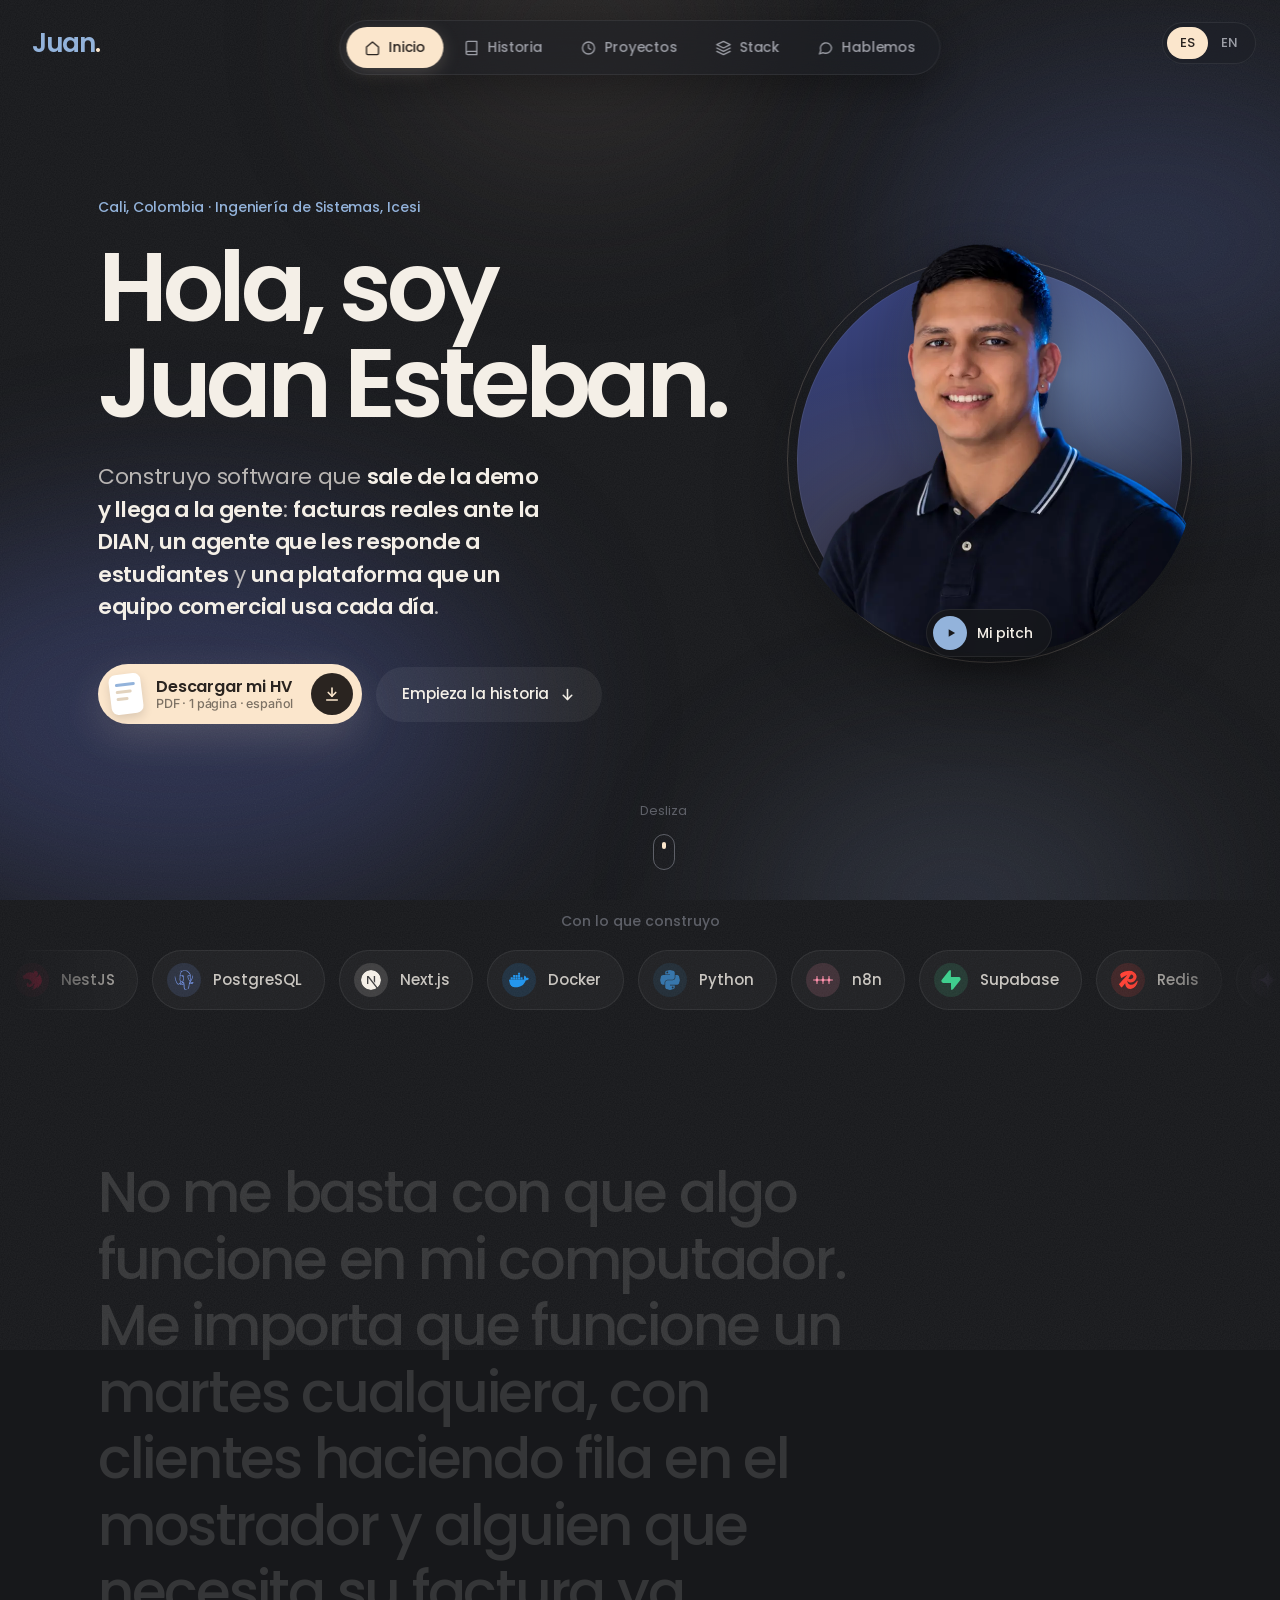
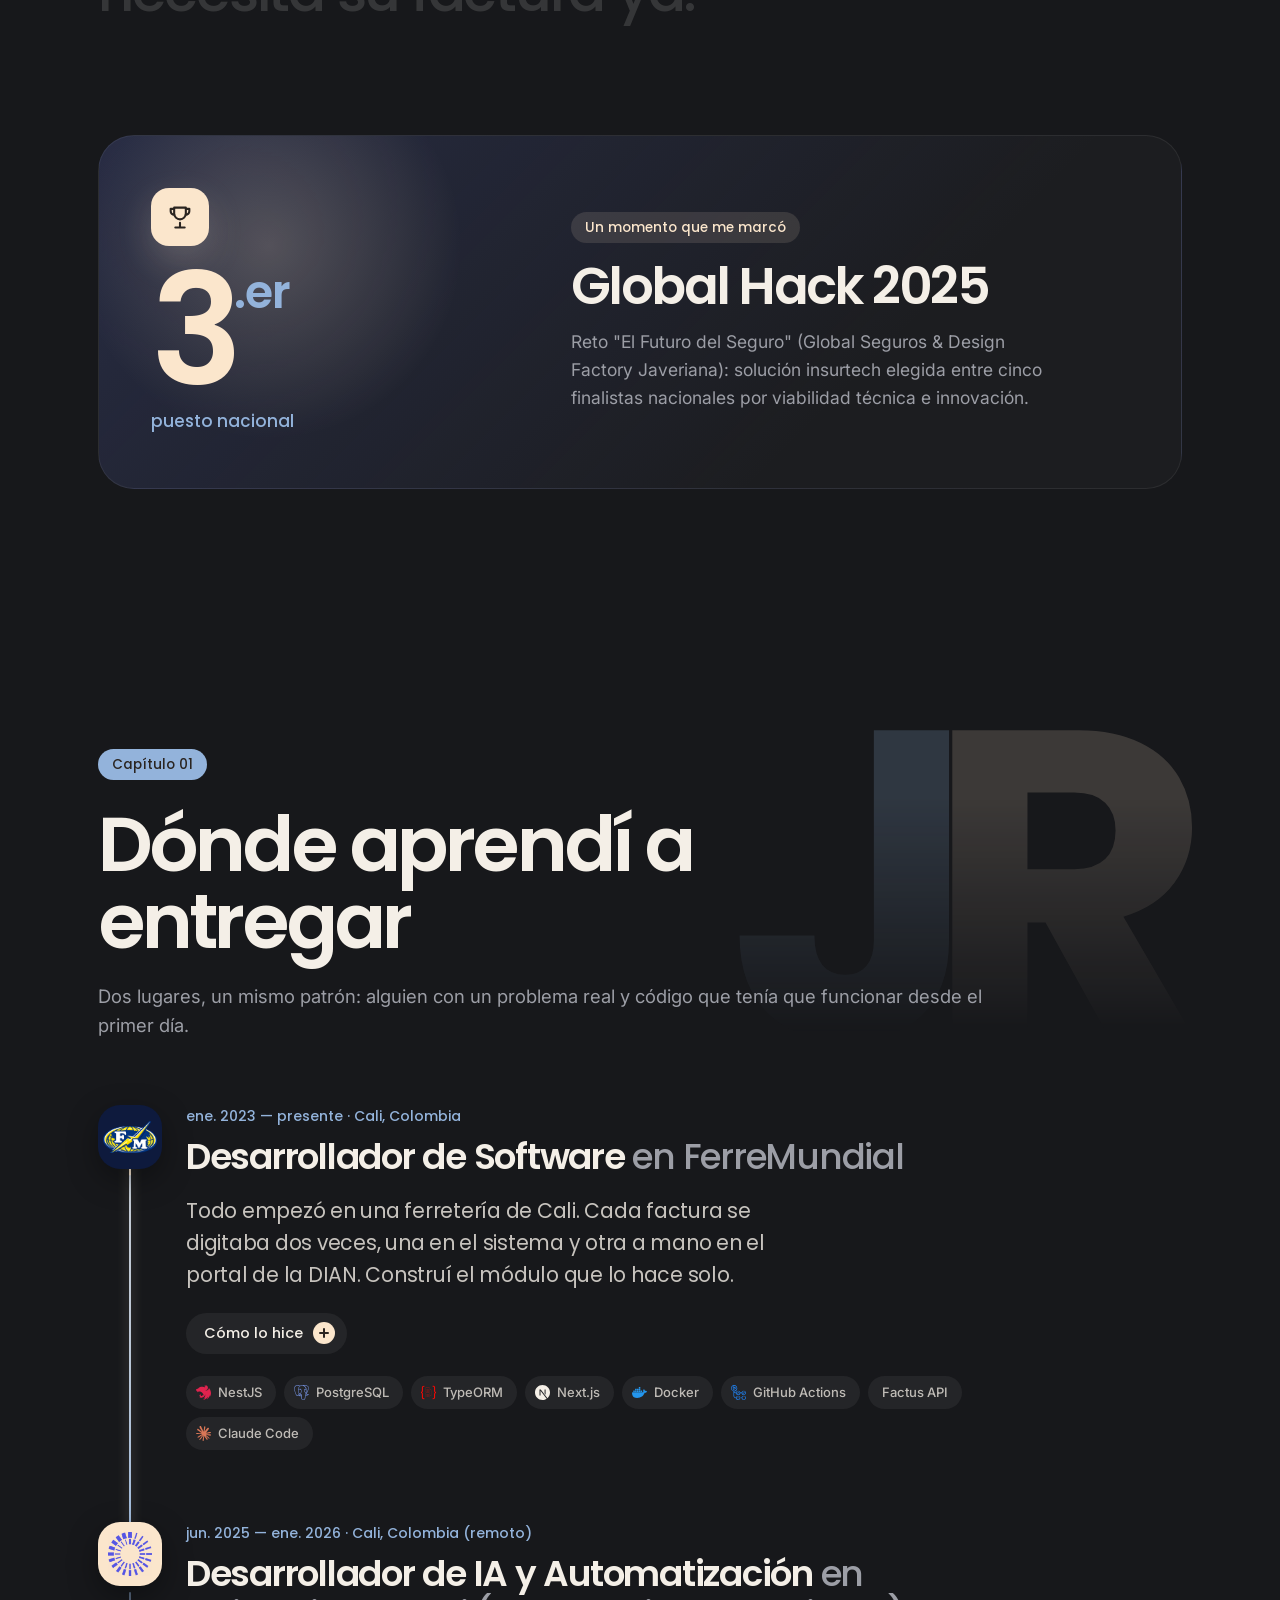
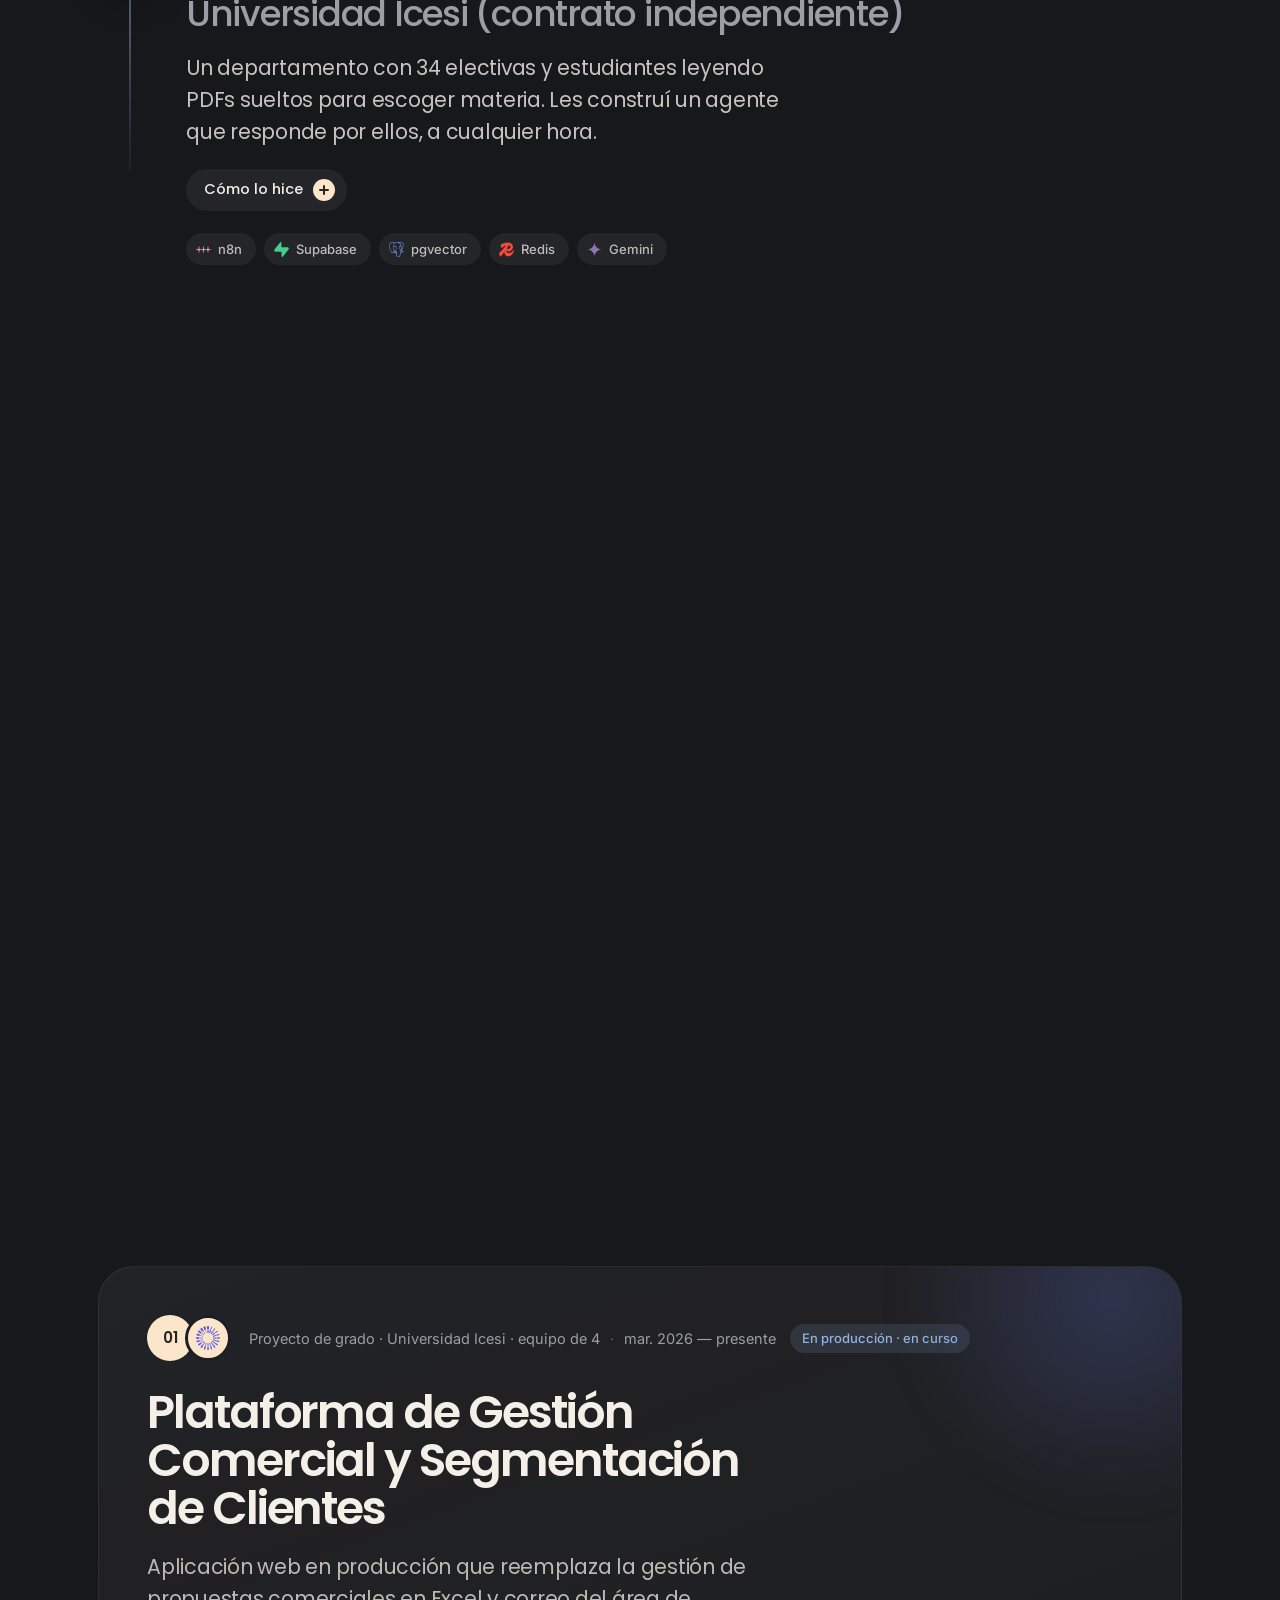
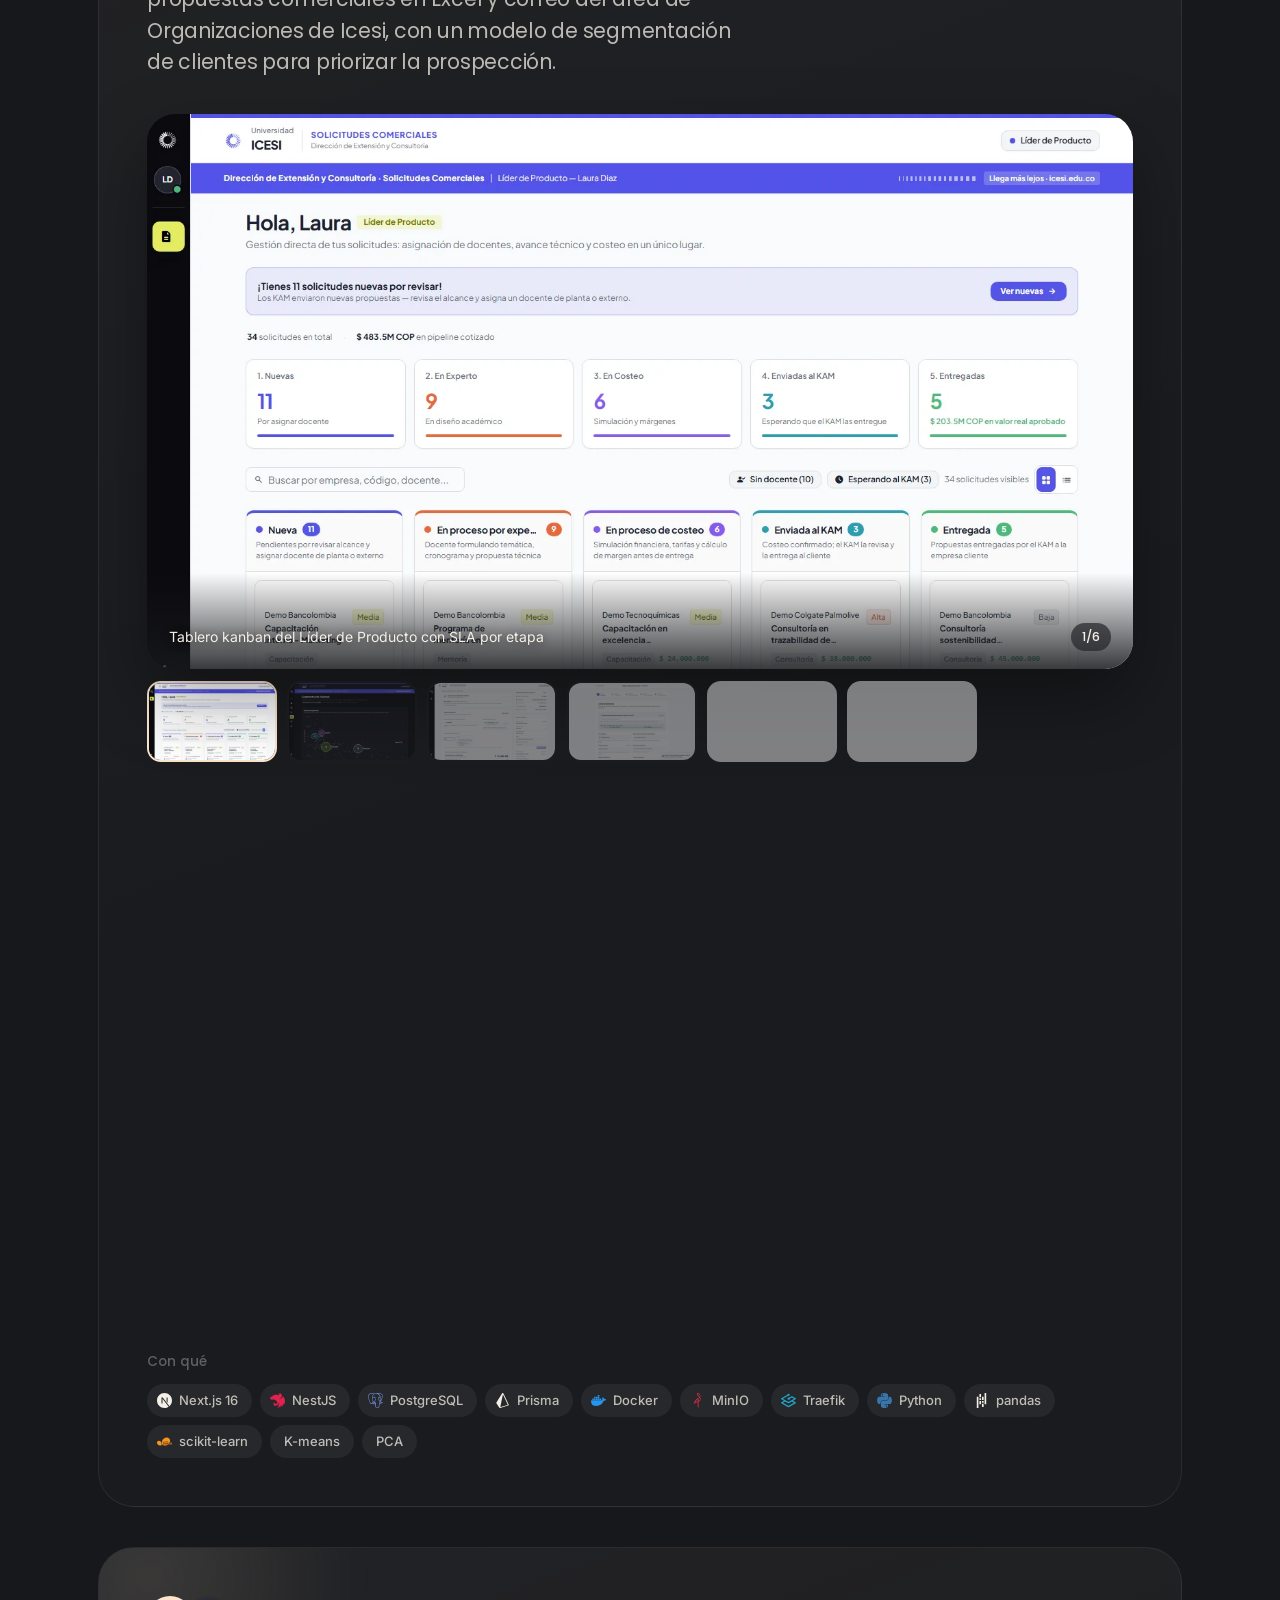
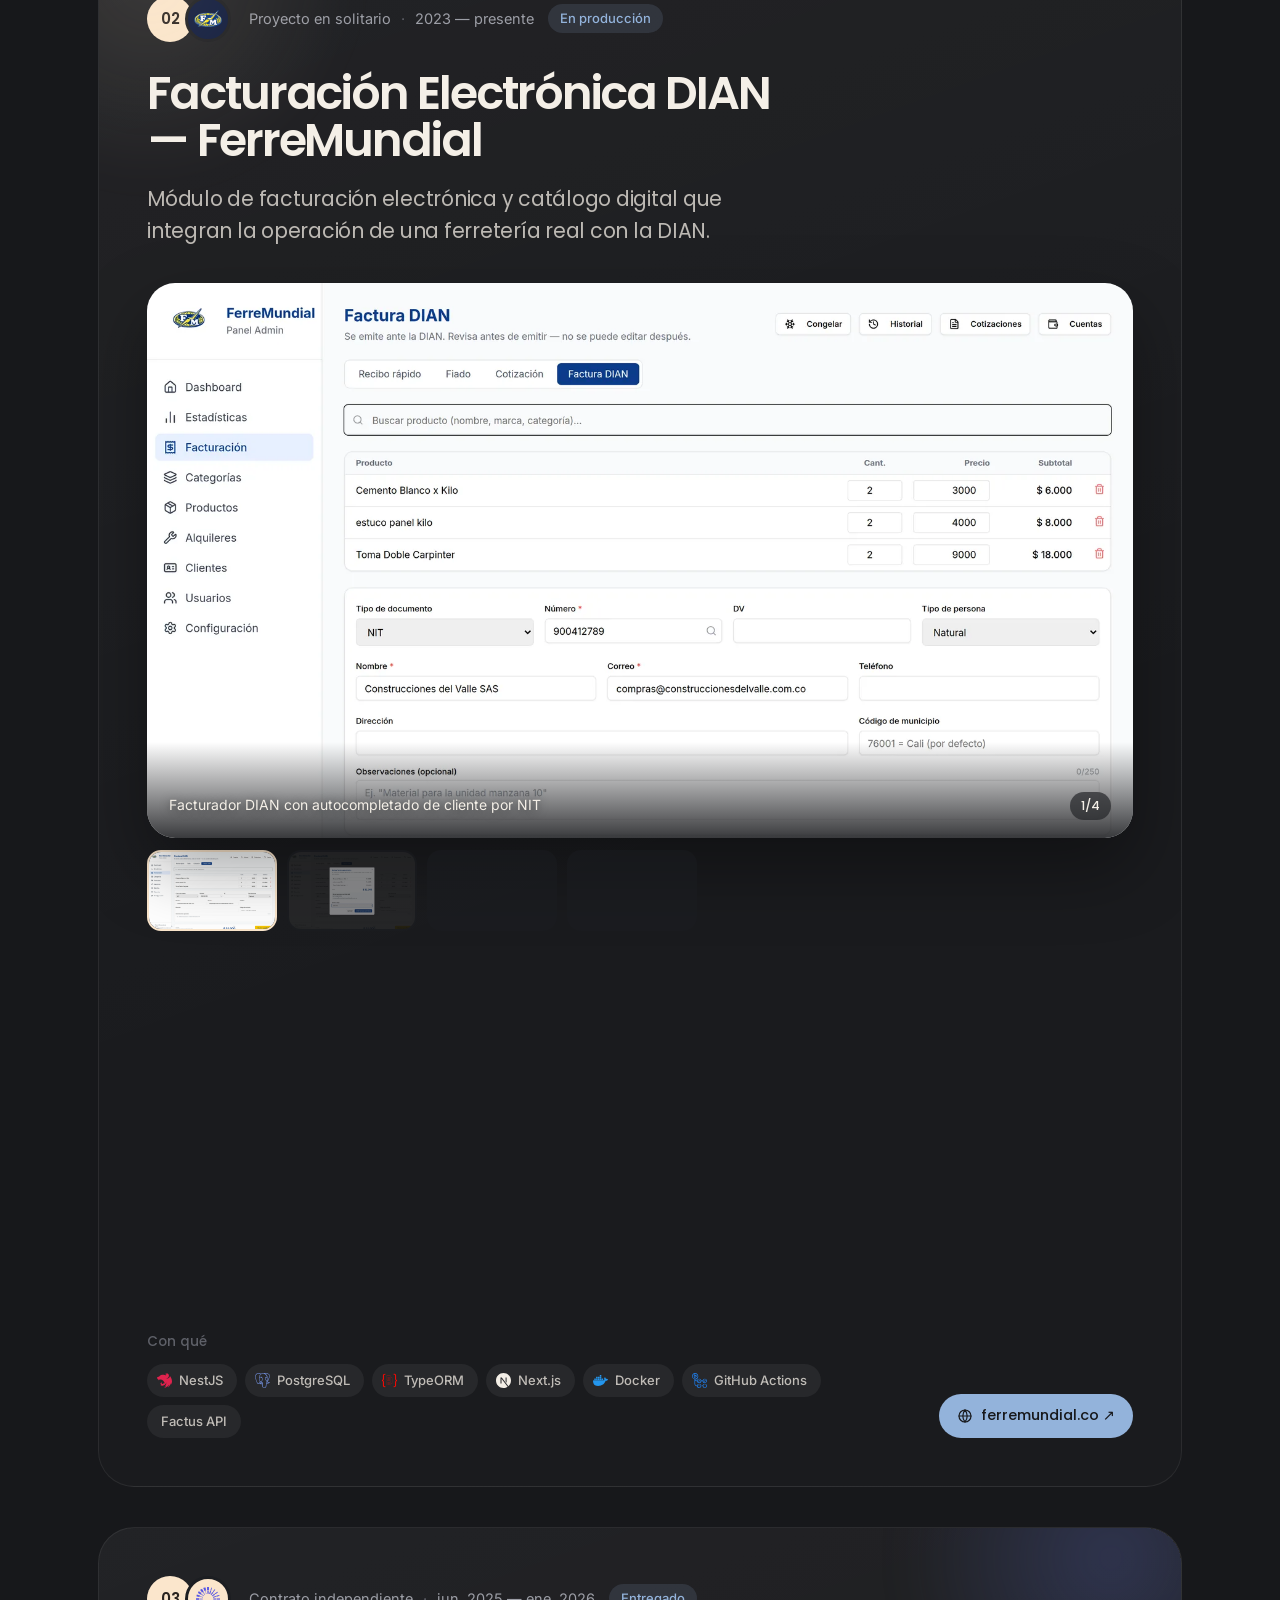
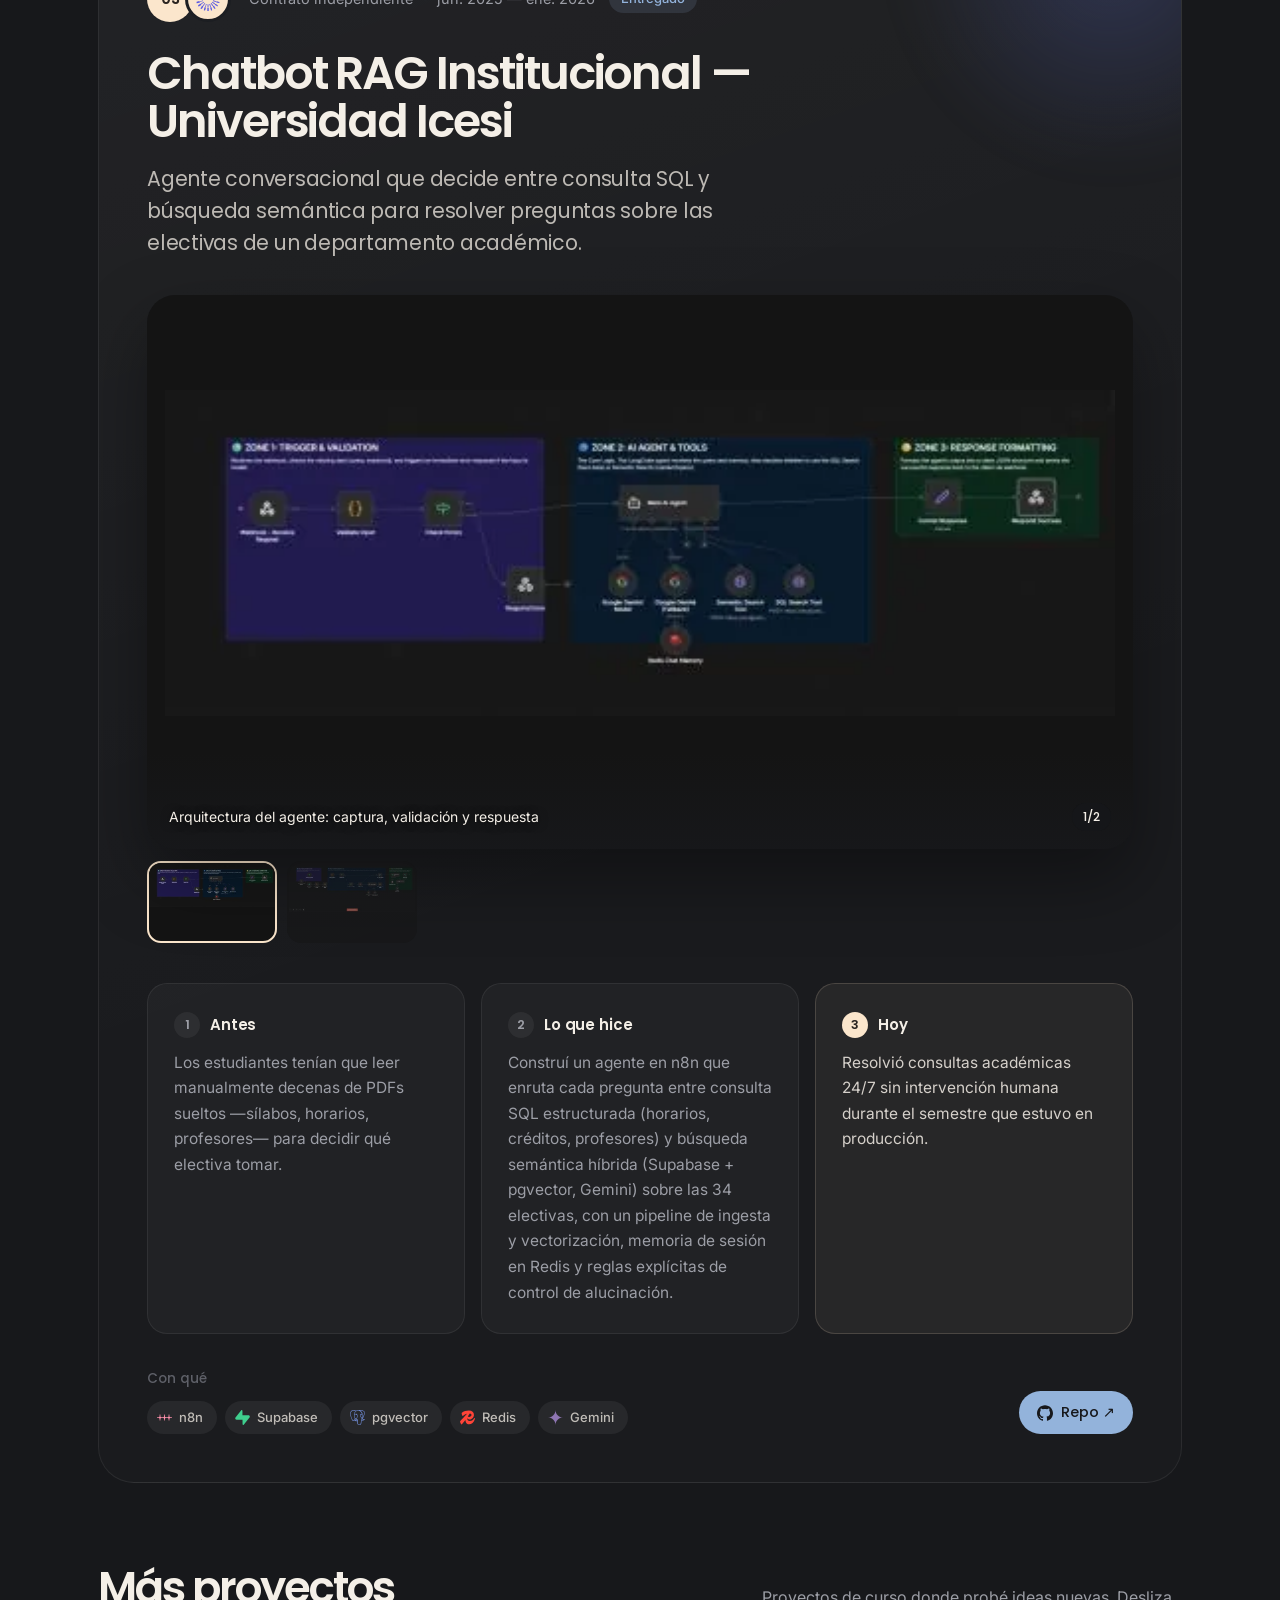
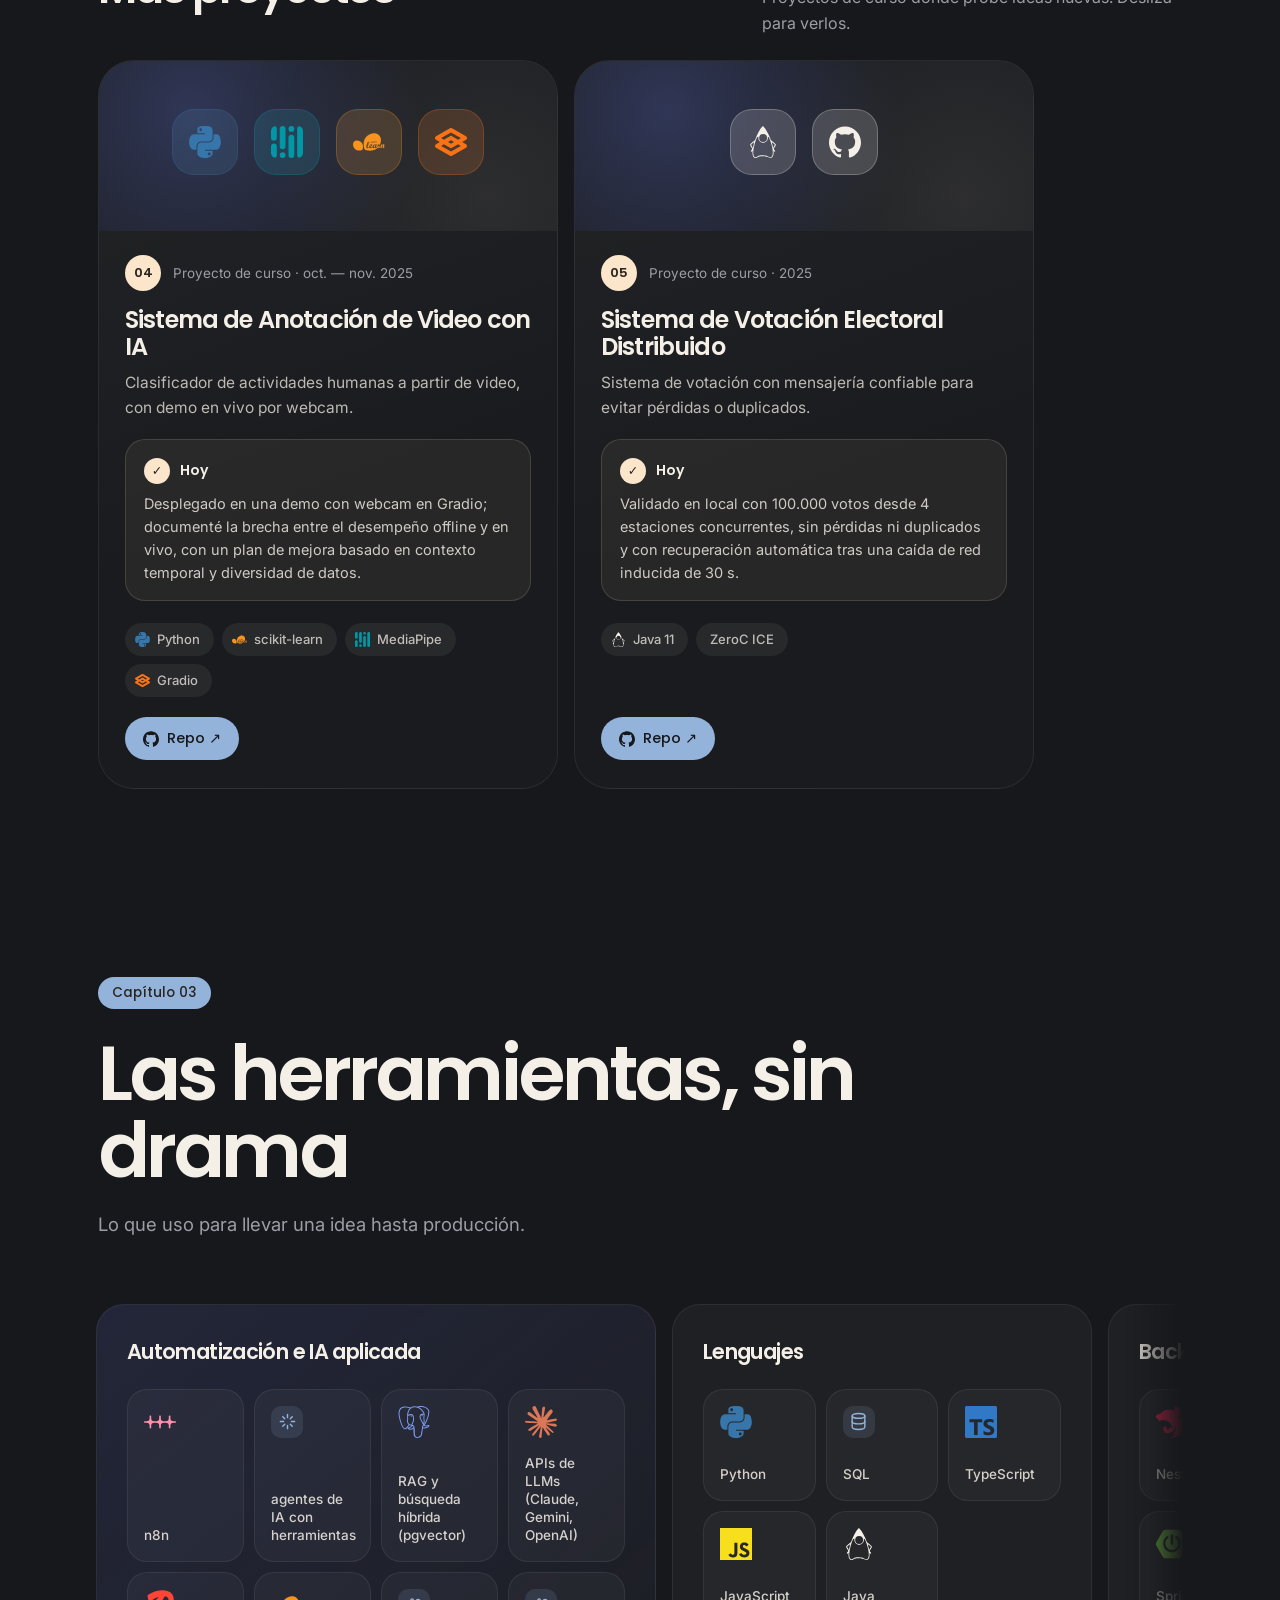
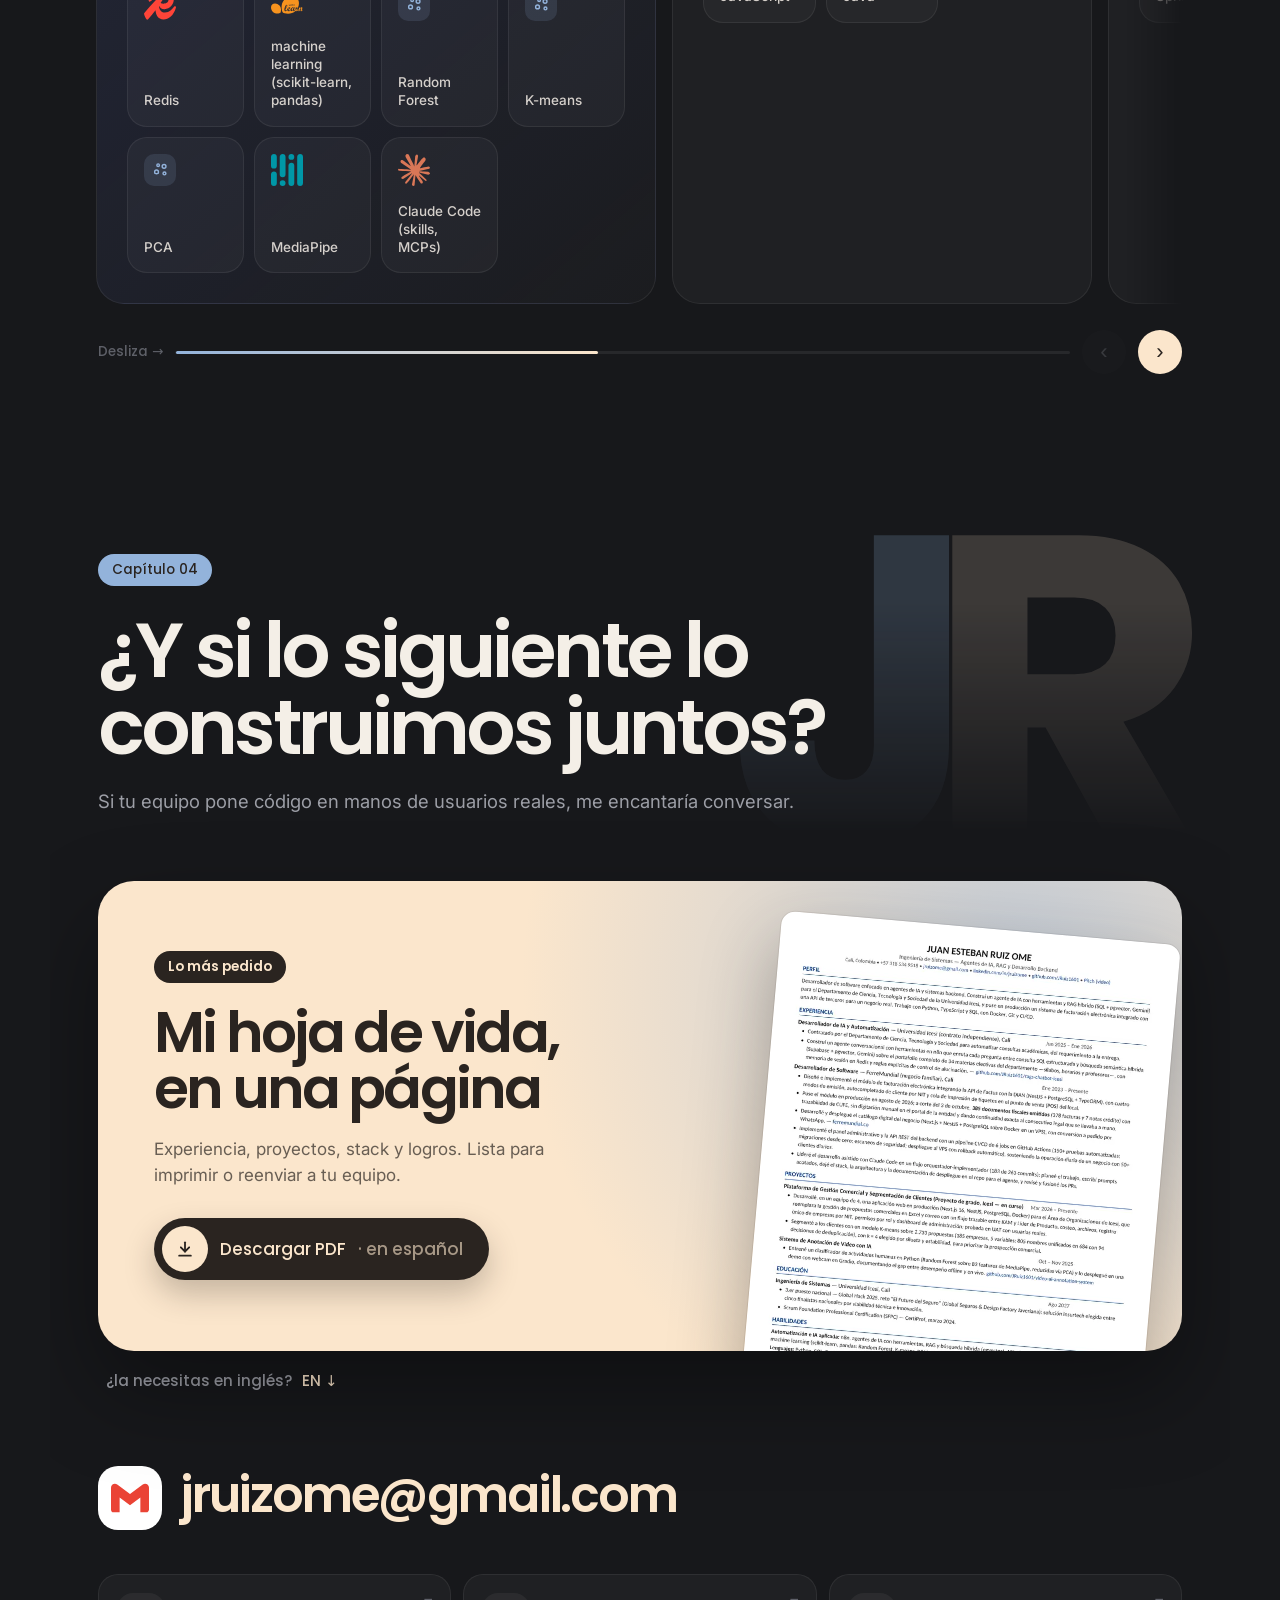
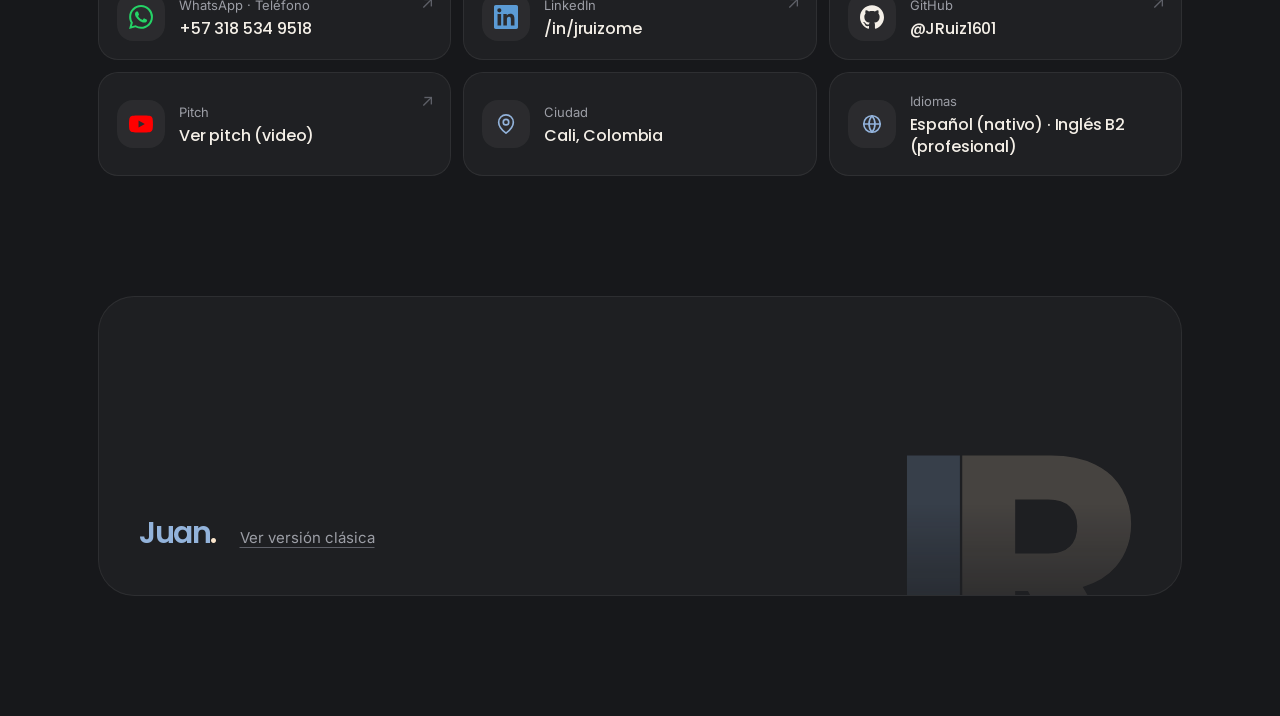
==== commit 568f19e0: "Variante /suave: carruseles horizontales, negritas en la intro y desenfoque mas tardio - Stack y 'Ma" ====
--- a/suave/index.html
+++ b/suave/index.html
@@ -10,7 +10,7 @@
 <link rel="preconnect" href="https://fonts.googleapis.com">
 <link rel="preconnect" href="https://fonts.gstatic.com" crossorigin>
 <link rel="stylesheet" href="https://fonts.googleapis.com/css2?family=Poppins:wght@400;500;600;700&family=Inter:wght@400;500;600&display=swap">
-<link rel="stylesheet" href="styles.css?v=8">
+<link rel="stylesheet" href="styles.css?v=10">
 </head>
 <body>
 
@@ -138,8 +138,8 @@
 </div>
 
 <script src="../content.js?v=4"></script>
-<script src="story.js?v=5"></script>
+<script src="story.js?v=6"></script>
 <script src="logos.js?v=1"></script>
-<script src="app.js?v=6"></script>
+<script src="app.js?v=7"></script>
 </body>
 </html>
--- a/suave/styles.css
+++ b/suave/styles.css
@@ -1891,3 +1891,155 @@
 @media (max-width: 720px) {
   .jr-chapter { font-size: 260px; right: -60px; top: -10px; }
 }
+
+/* =========================================================
+   Carruseles horizontales: menos scroll hacia abajo
+   ========================================================= */
+.lead strong { color: var(--text); font-weight: 600; }
+
+.rail { position: relative; }
+.rail-track {
+  display: flex;
+  gap: 16px;
+  overflow-x: auto;
+  scroll-snap-type: x mandatory;
+  scroll-padding-left: 0;
+  overscroll-behavior-x: contain;
+  scrollbar-width: none;
+  padding: 4px 2px 8px;
+  margin: -4px -2px 0;
+  cursor: grab;
+  -webkit-mask-image: linear-gradient(to right, #000 calc(100% - 60px), transparent);
+  mask-image: linear-gradient(to right, #000 calc(100% - 60px), transparent);
+}
+.rail.scrolled .rail-track {
+  -webkit-mask-image: linear-gradient(to right, transparent, #000 40px, #000 calc(100% - 60px), transparent);
+  mask-image: linear-gradient(to right, transparent, #000 40px, #000 calc(100% - 60px), transparent);
+}
+.rail-track::-webkit-scrollbar { display: none; }
+.rail-track.dragging { cursor: grabbing; scroll-snap-type: none; user-select: none; }
+.rail-track.dragging * { pointer-events: none; }
+.rail-track:focus-visible { outline: 2px solid var(--sky); outline-offset: 4px; border-radius: var(--r-lg); }
+.rail-track > * { flex: 0 0 auto; scroll-snap-align: start; }
+
+.rail-nav { display: flex; align-items: center; gap: 12px; margin-top: 18px; }
+.rail-hint { font-family: var(--display); font-size: 13.5px; font-weight: 500; color: var(--faint); white-space: nowrap; transition: opacity 0.4s var(--ease); }
+.rail.scrolled .rail-hint { opacity: 0; }
+.rail-bar { position: relative; flex: 1; height: 3px; border-radius: 3px; background: rgba(255, 255, 255, 0.07); overflow: hidden; }
+.rail-thumb { position: absolute; top: 0; bottom: 0; left: 0; width: 30%; border-radius: 3px; background: linear-gradient(90deg, var(--sky), var(--cream)); transition: left 0.15s linear; }
+.rail-btn {
+  width: 44px;
+  height: 44px;
+  flex-shrink: 0;
+  border: none;
+  border-radius: 50%;
+  background: var(--cream);
+  color: var(--cream-ink);
+  font-size: 22px;
+  line-height: 1;
+  cursor: pointer;
+  transition: transform 0.45s var(--spring), opacity 0.3s var(--ease), background 0.3s var(--ease);
+}
+.rail-btn:hover:not(:disabled) { transform: scale(1.08); }
+.rail-btn:disabled { opacity: 0.25; cursor: default; background: var(--surface-2); color: var(--muted); }
+.rail-btn:focus-visible { outline: none; box-shadow: 0 0 0 3px var(--bg), 0 0 0 5px var(--sky); }
+.rail.no-scroll .rail-nav { display: none; }
+
+/* stack: cada categoría es una tarjeta del carrusel */
+.rail-stack .stack-group { width: min(420px, 82vw); margin: 0; }
+.rail-stack .stack-group:first-child { width: min(560px, 86vw); grid-column: auto; }
+.rail-stack .tiles { grid-template-columns: repeat(auto-fill, minmax(112px, 1fr)); }
+
+/* más proyectos */
+.more-projects { margin-top: 70px; }
+.more-head { display: flex; align-items: baseline; justify-content: space-between; gap: 10px 30px; flex-wrap: wrap; margin-bottom: 24px; }
+.more-title { font-family: var(--display); font-weight: 600; font-size: clamp(30px, 3.4vw, 44px); letter-spacing: -0.045em; }
+.more-intro { color: var(--muted); font-size: 16px; max-width: 42ch; }
+.mini-story {
+  width: min(460px, 84vw);
+  border-radius: var(--r-xl);
+  background: linear-gradient(160deg, rgba(255, 255, 255, 0.05), rgba(255, 255, 255, 0.015) 60%);
+  border: 1px solid var(--line);
+  overflow: hidden;
+  display: flex;
+  flex-direction: column;
+}
+.mini-stage {
+  height: 170px;
+  display: flex;
+  align-items: center;
+  justify-content: center;
+  gap: 16px;
+  background:
+    radial-gradient(circle at 20% 30%, rgba(77, 90, 163, 0.4), transparent 60%),
+    radial-gradient(circle at 85% 80%, rgba(251, 230, 204, 0.08), transparent 55%),
+    var(--bg-2);
+}
+.mini-orb { animation: float 7s ease-in-out infinite; animation-delay: calc(var(--i) * -1.4s); }
+.mini-logo {
+  width: 66px;
+  height: 66px;
+  padding: 16px;
+  border-radius: 22px;
+  color: var(--brand);
+  background: color-mix(in srgb, var(--brand) 14%, rgba(255, 255, 255, 0.03));
+  border: 1px solid color-mix(in srgb, var(--brand) 25%, transparent);
+}
+.mini-body { padding: 24px 26px 28px; display: flex; flex-direction: column; flex: 1; }
+.mini-meta { display: flex; align-items: center; gap: 12px; font-size: 13.5px; color: var(--muted); }
+.mini-num { width: 36px; height: 36px; font-size: 13px; }
+.mini-name { margin-top: 16px; font-family: var(--display); font-weight: 600; font-size: 24px; line-height: 1.12; letter-spacing: -0.035em; }
+.mini-pitch { margin-top: 10px; font-size: 15.5px; line-height: 1.6; color: rgba(244, 239, 231, 0.75); }
+.mini-result { margin-top: 18px; padding: 16px 18px; border-radius: var(--r-md); background: rgba(251, 230, 204, 0.06); border: 1px solid rgba(251, 230, 204, 0.14); }
+.mini-result .step-label { margin-bottom: 8px; font-size: 14px; }
+.mini-result .step-n { background: var(--cream); color: var(--cream-ink); }
+.mini-result p { font-size: 14.5px; line-height: 1.6; color: rgba(244, 239, 231, 0.82); }
+.mini-link { align-self: flex-start; margin-top: auto; }
+.mini-body .chip-row { margin-bottom: 20px; }
+
+@media (max-width: 720px) {
+  /* pasos de cada proyecto: de lado en vez de apilados */
+  .steps {
+    display: flex;
+    overflow-x: auto;
+    scroll-snap-type: x mandatory;
+    scrollbar-width: none;
+    gap: 10px;
+    margin-left: -18px;
+    margin-right: -18px;
+    padding: 0 18px 4px;
+    scroll-padding-left: 18px;
+  }
+  .steps::-webkit-scrollbar { display: none; }
+  .steps .step { flex: 0 0 82%; scroll-snap-align: start; }
+
+  /* "por el camino": de lado */
+  .along-grid {
+    display: flex;
+    overflow-x: auto;
+    scroll-snap-type: x mandatory;
+    scrollbar-width: none;
+    gap: 22px;
+  }
+  .along-grid::-webkit-scrollbar { display: none; }
+  .along-grid .aside-item { flex: 0 0 78%; scroll-snap-align: start; }
+
+  /* contacto más compacto: dos columnas */
+  .contact-grid { grid-template-columns: 1fr 1fr; gap: 10px; }
+  .contact-row { flex-direction: column; align-items: flex-start; gap: 10px; padding: 14px; }
+  .contact-mark { width: 40px; height: 40px; border-radius: 13px; }
+  .contact-value { font-size: 14.5px; }
+
+  .rail-btn { width: 40px; height: 40px; }
+  .more-projects { margin-top: 50px; }
+  .mini-stage { height: 140px; }
+  .mini-logo { width: 56px; height: 56px; padding: 13px; }
+  .rail-stack .stack-group, .rail-stack .stack-group:first-child { width: 80vw; padding: 20px; }
+  .rail-stack .stack-group-title { font-size: 18px; }
+  .rail-stack .tiles { grid-template-columns: 1fr 1fr; gap: 8px; margin-top: 14px; }
+  .rail-stack .tile { flex-direction: row; align-items: center; justify-content: flex-start; gap: 10px; min-height: 0; padding: 10px 12px; border-radius: 14px; }
+  .rail-stack .tile-logo, .rail-stack .tile-mono { width: 22px; height: 22px; flex-shrink: 0; }
+  .rail-stack .tile-mono { border-radius: 7px; }
+  .rail-stack .tile-mono .ico { width: 14px; height: 14px; }
+  .rail-stack .tile-name { font-size: 12.5px; line-height: 1.25; }
+}
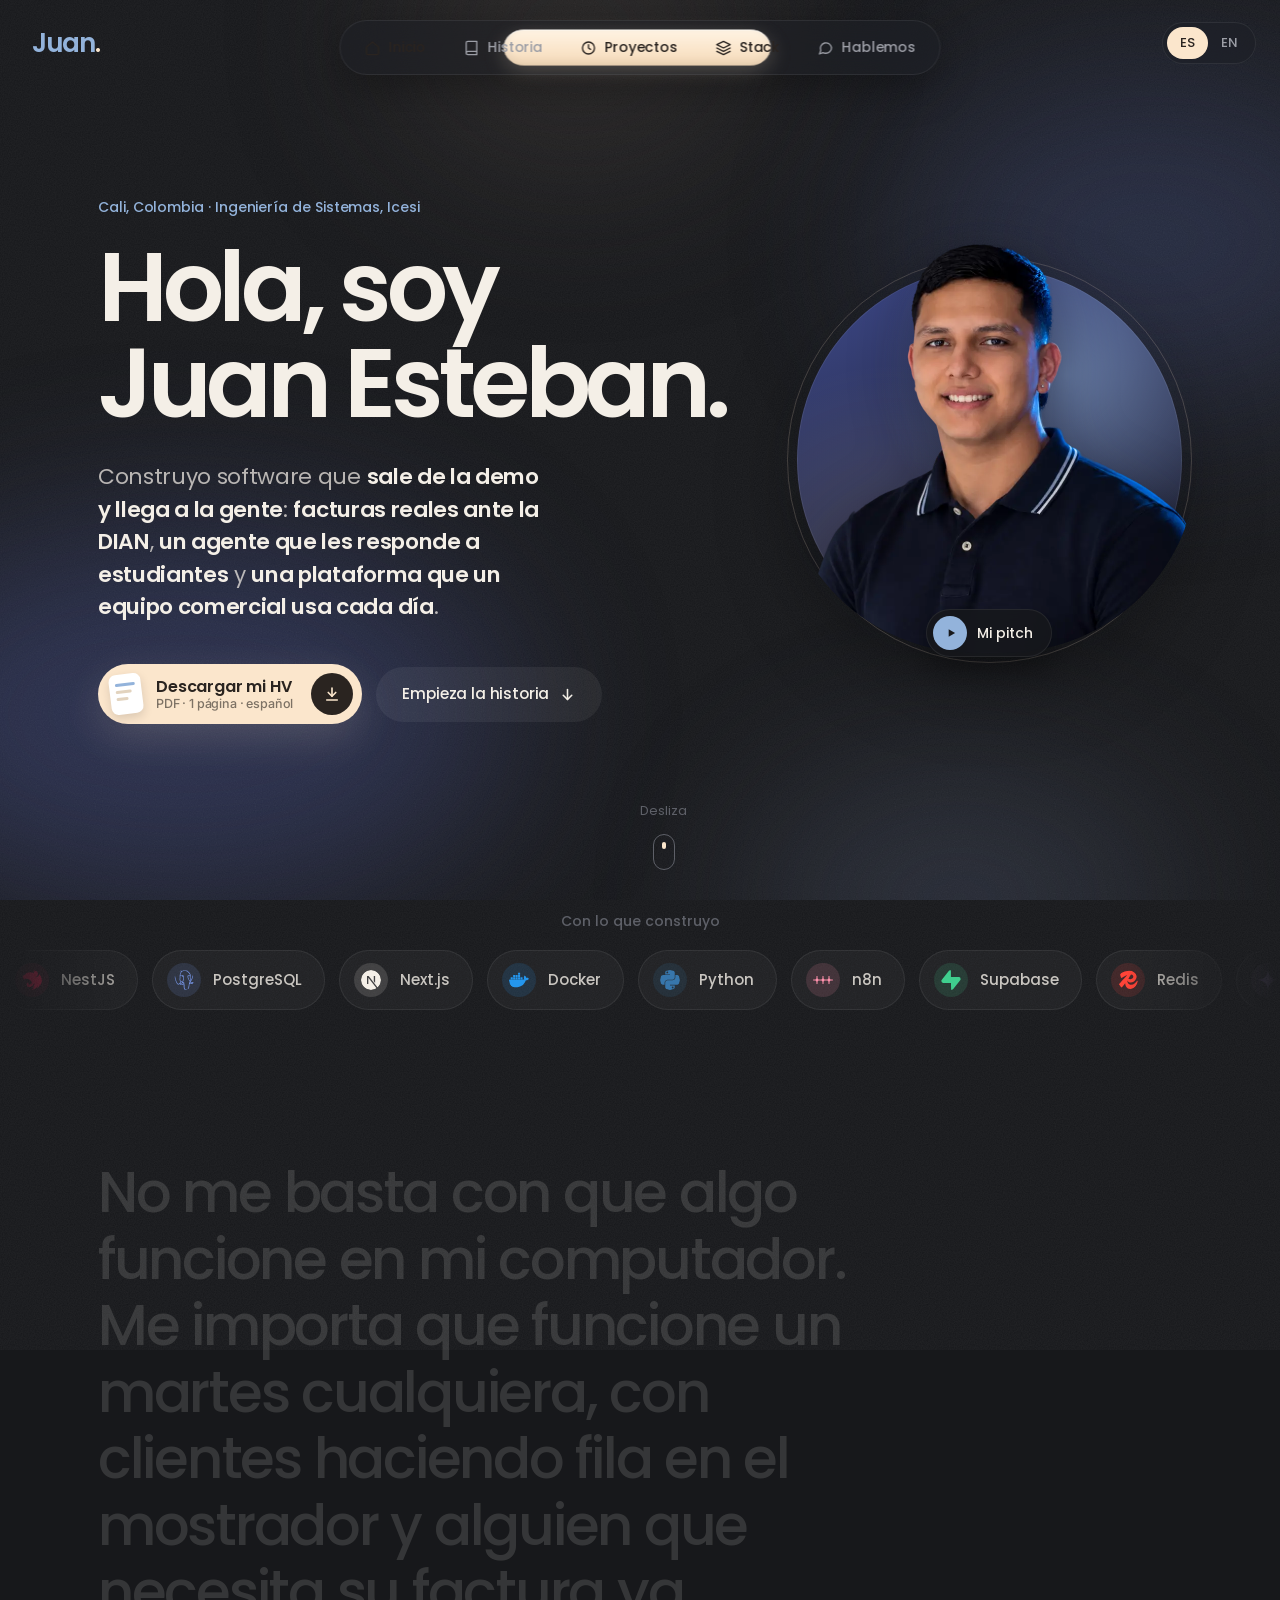
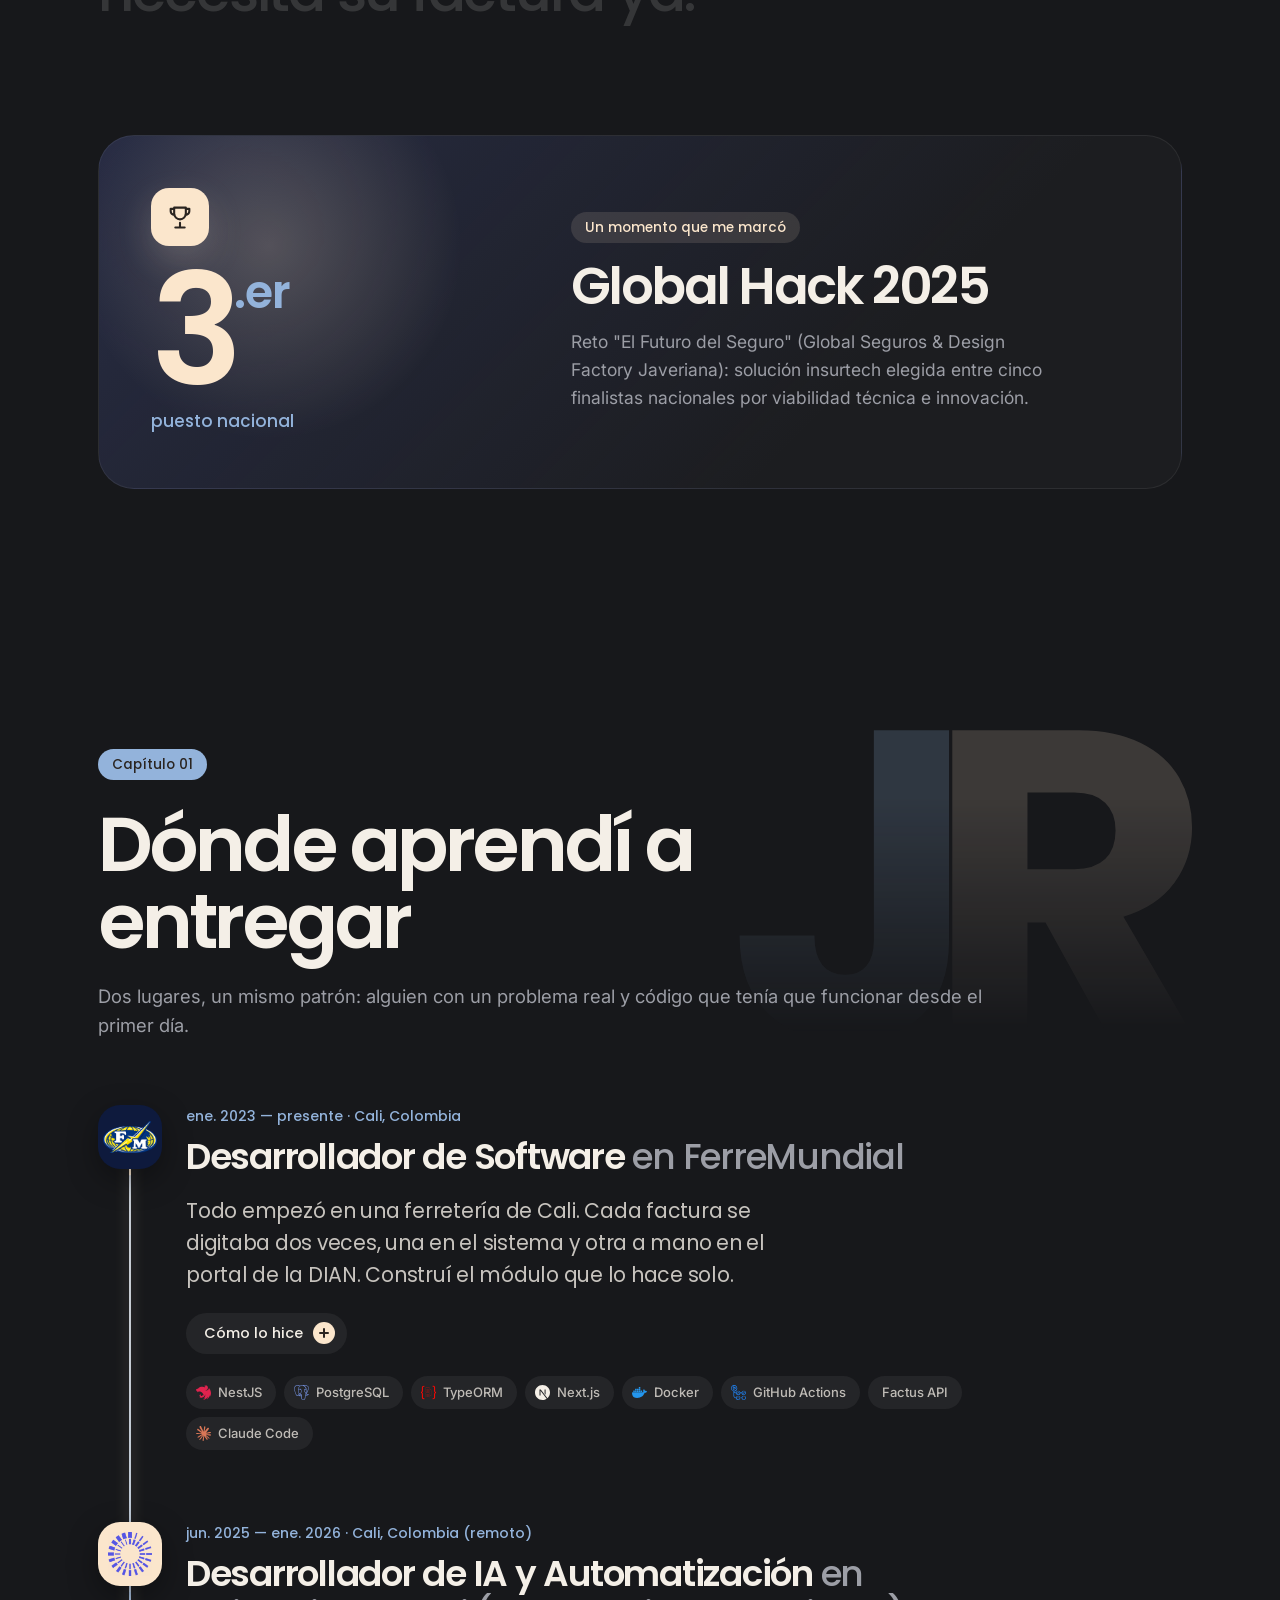
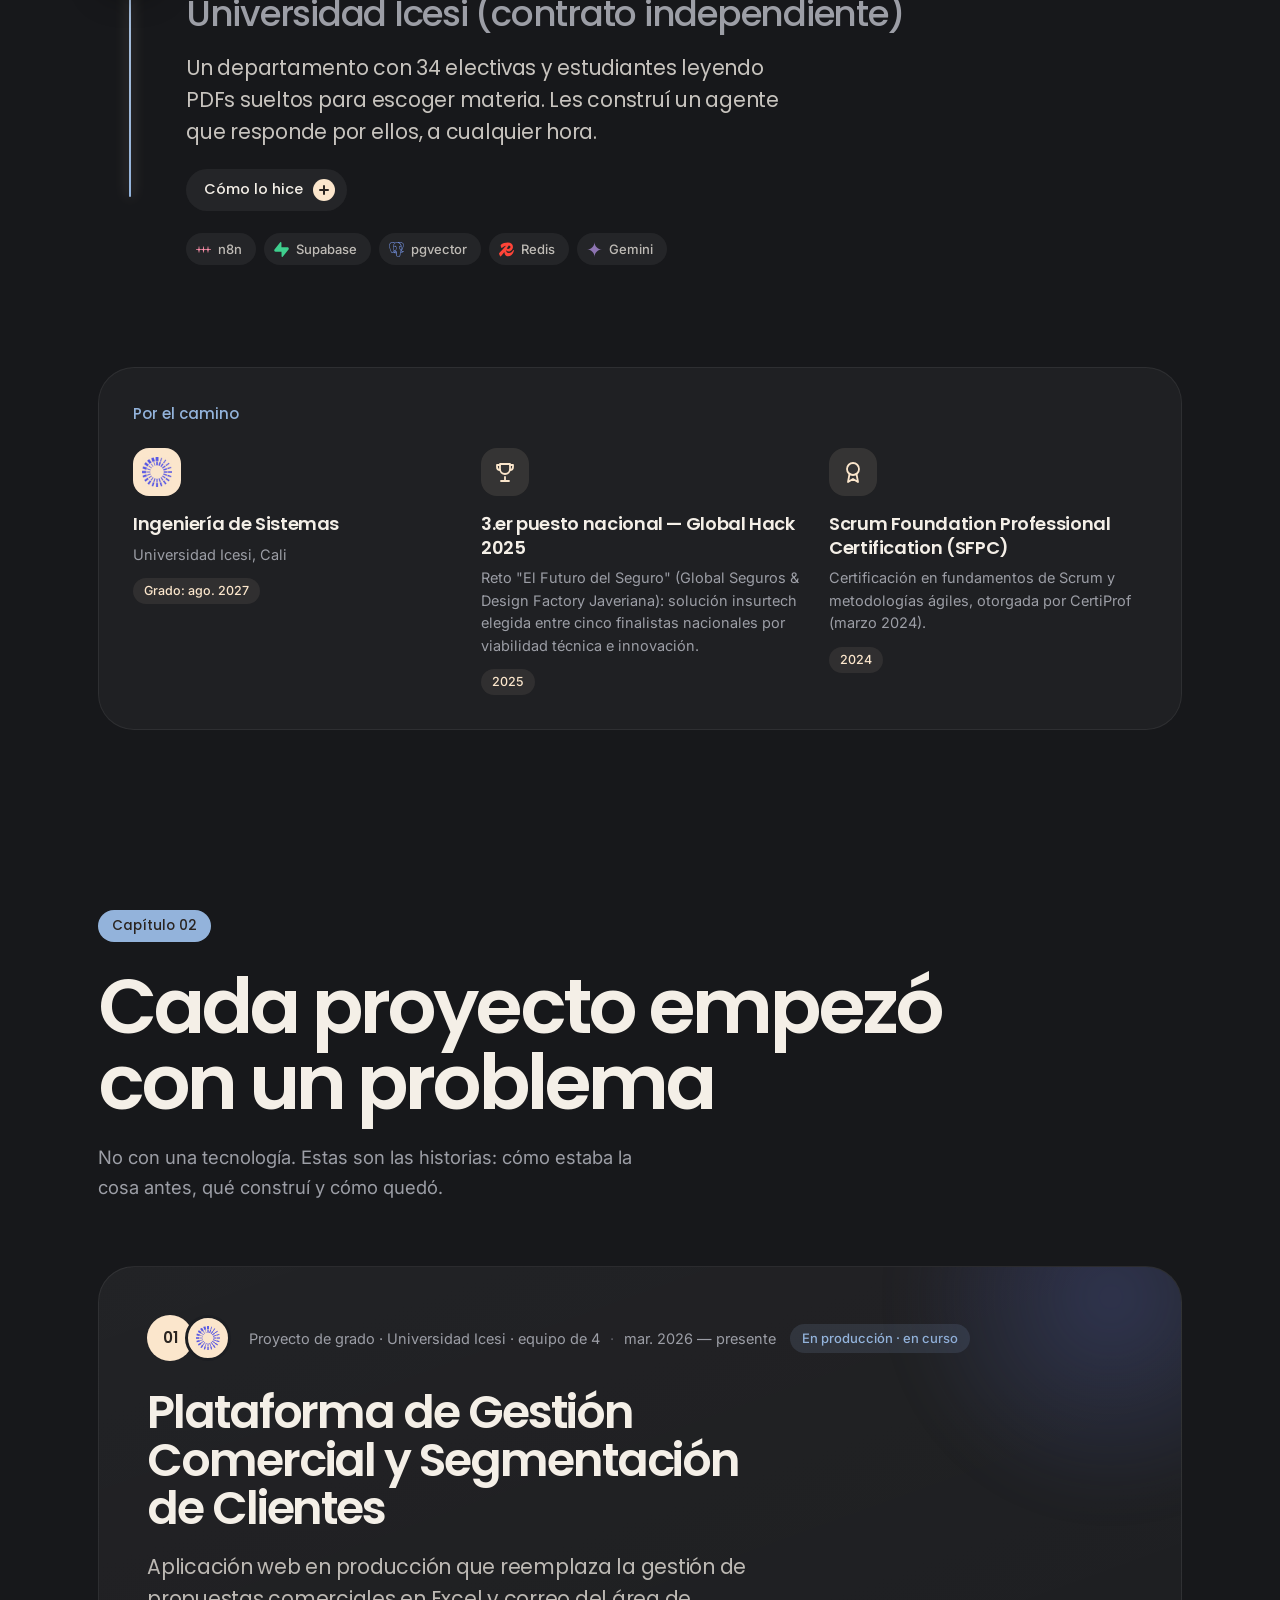
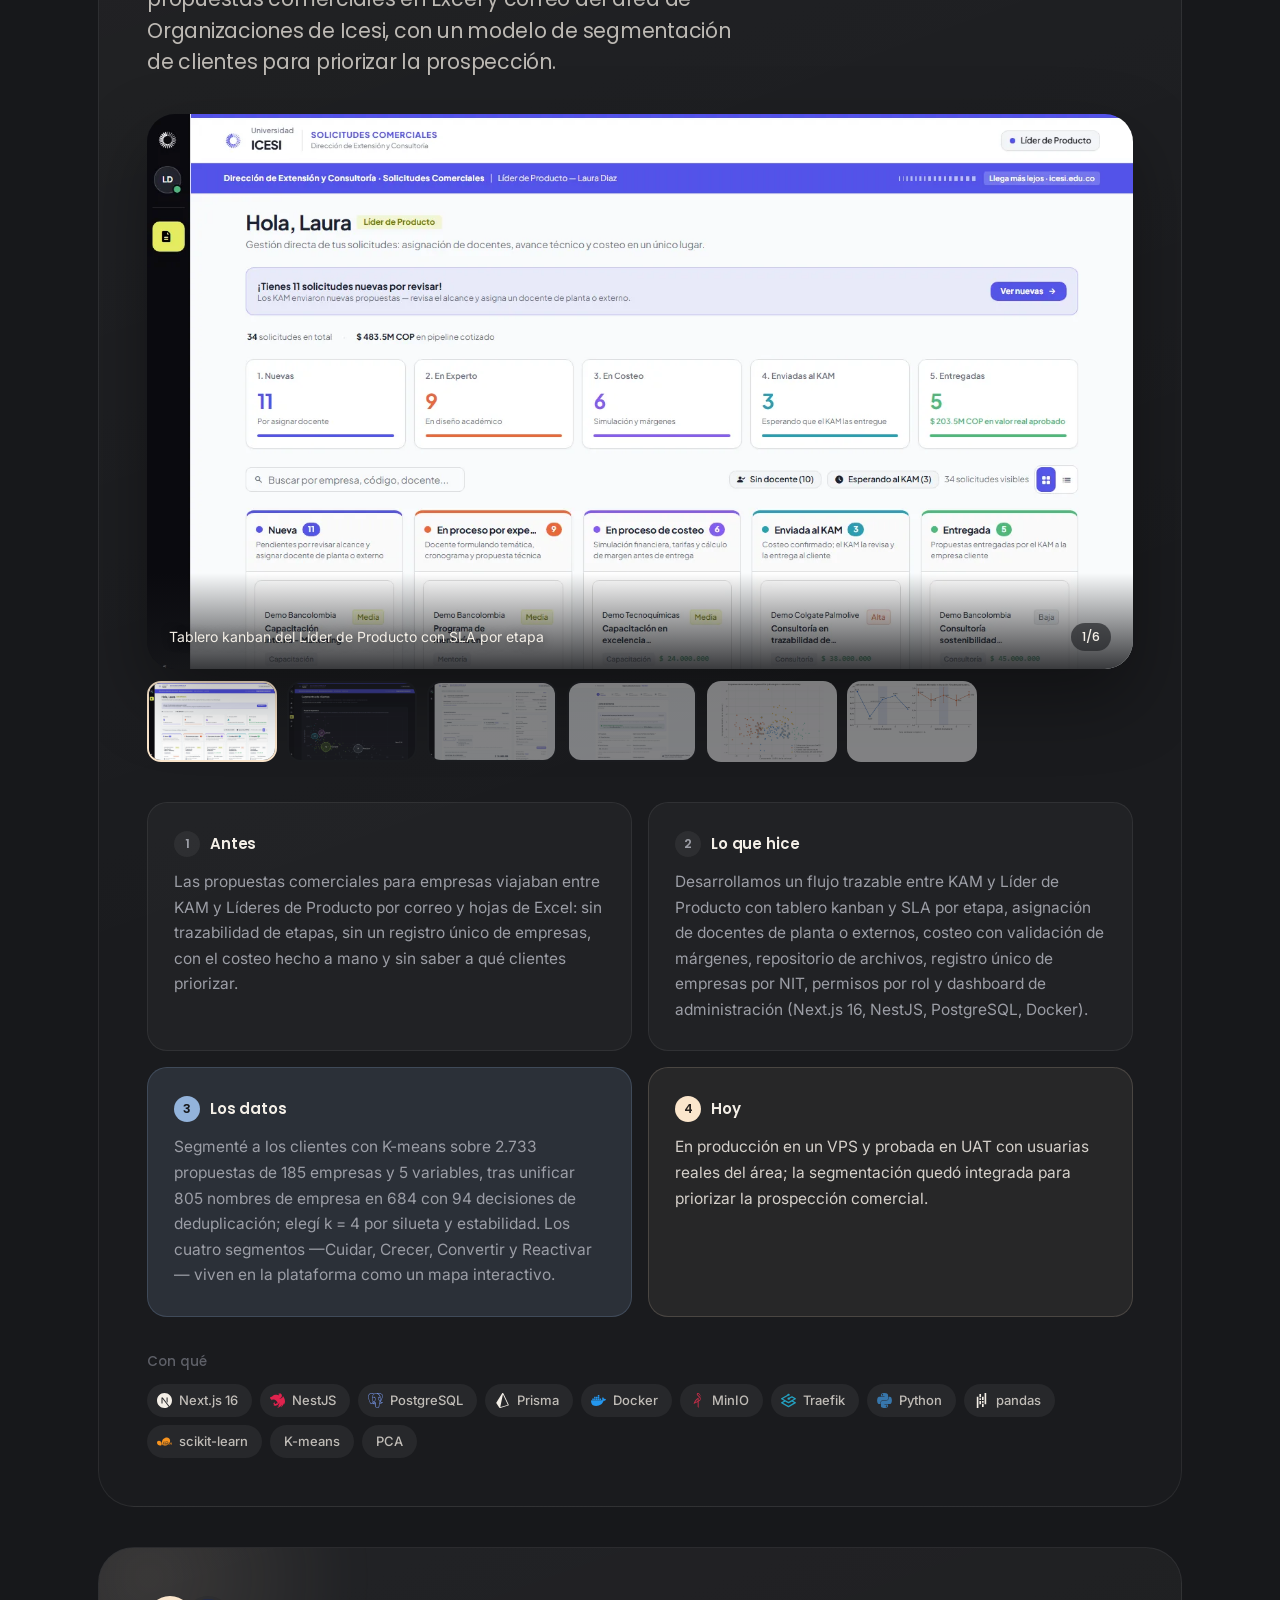
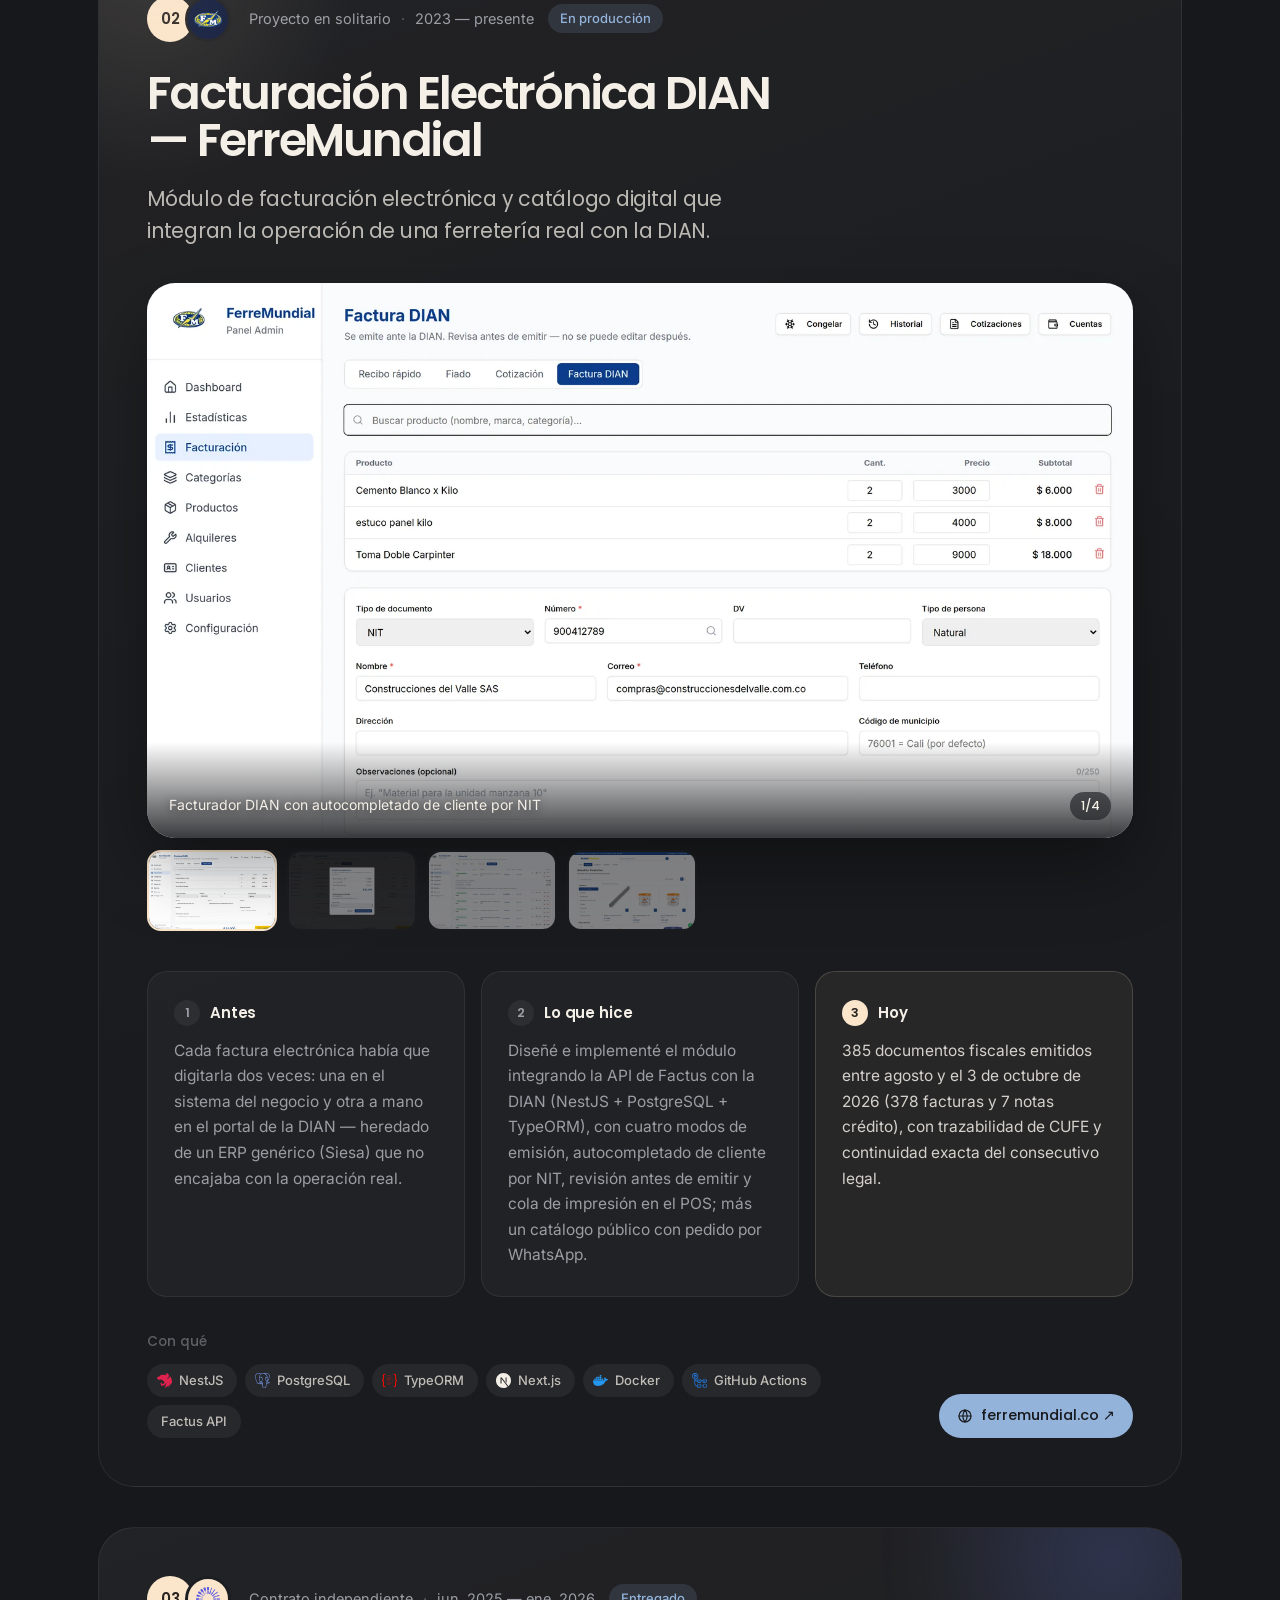
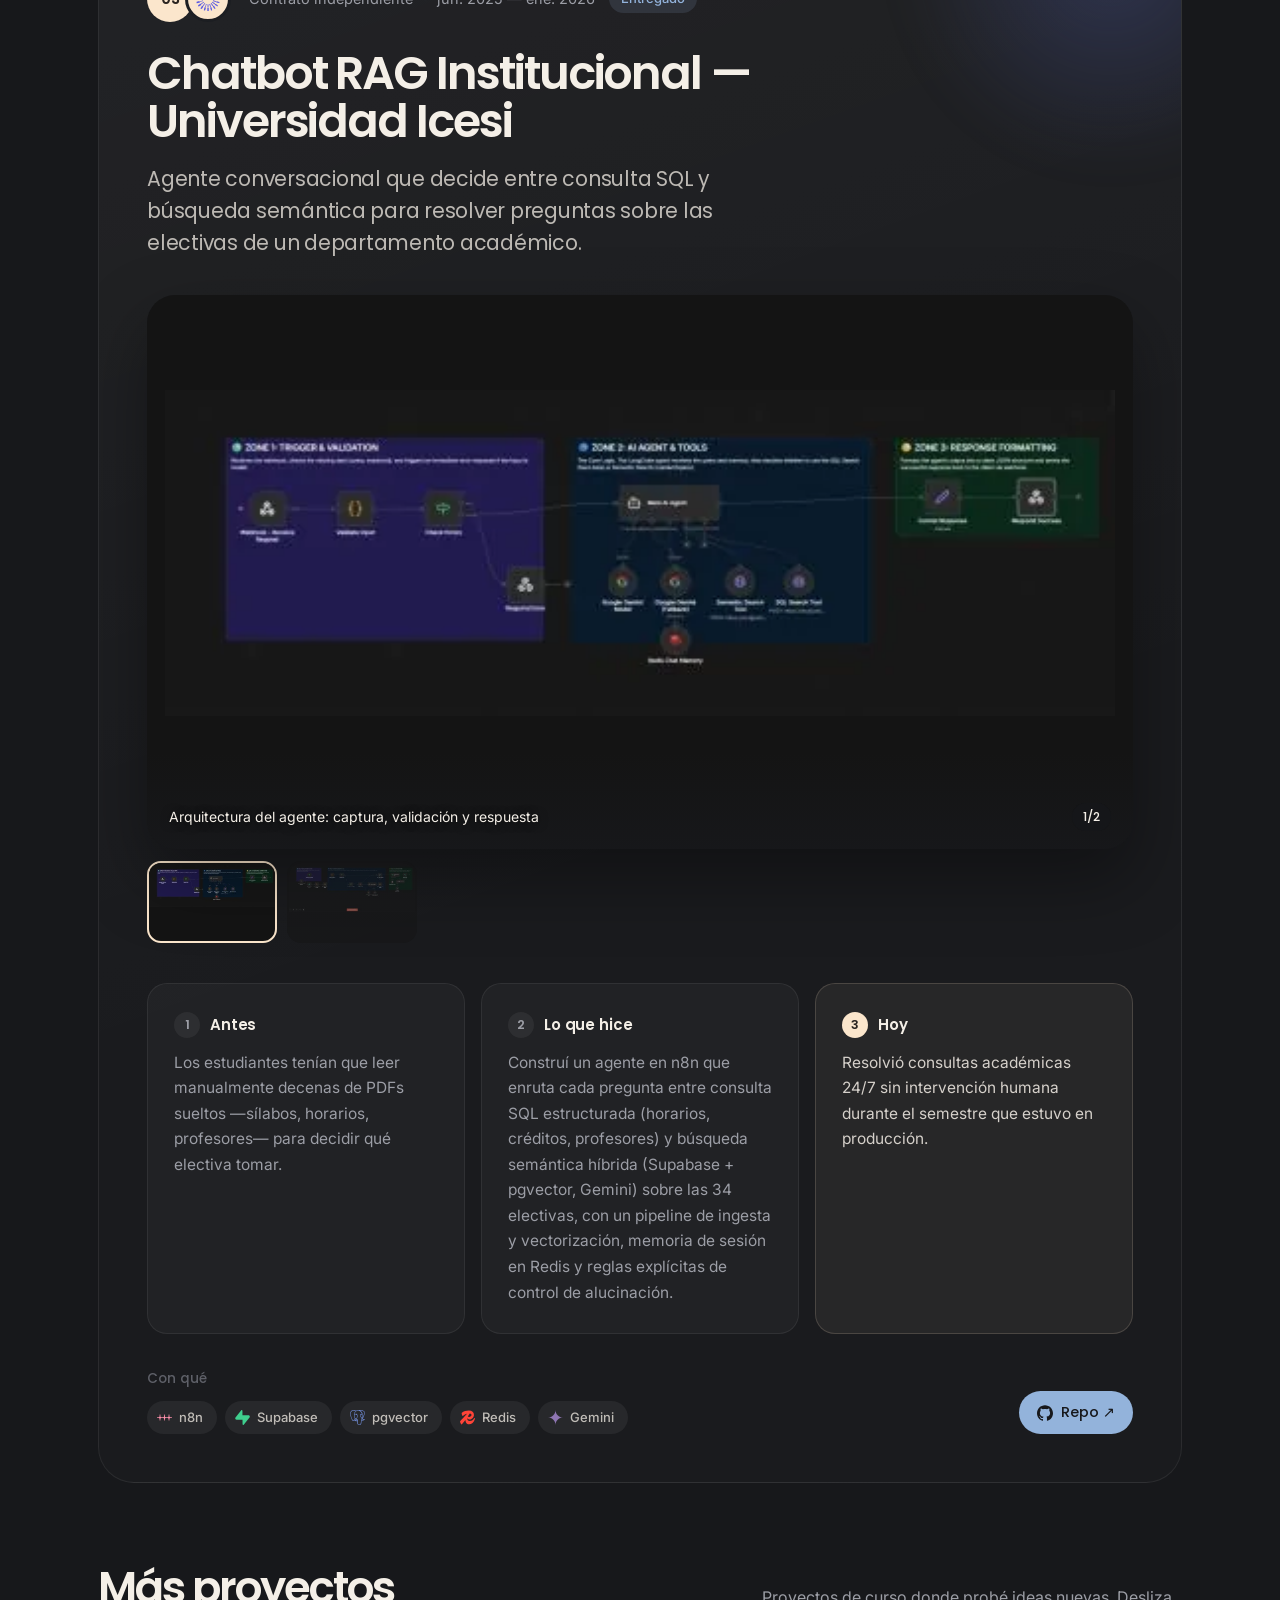
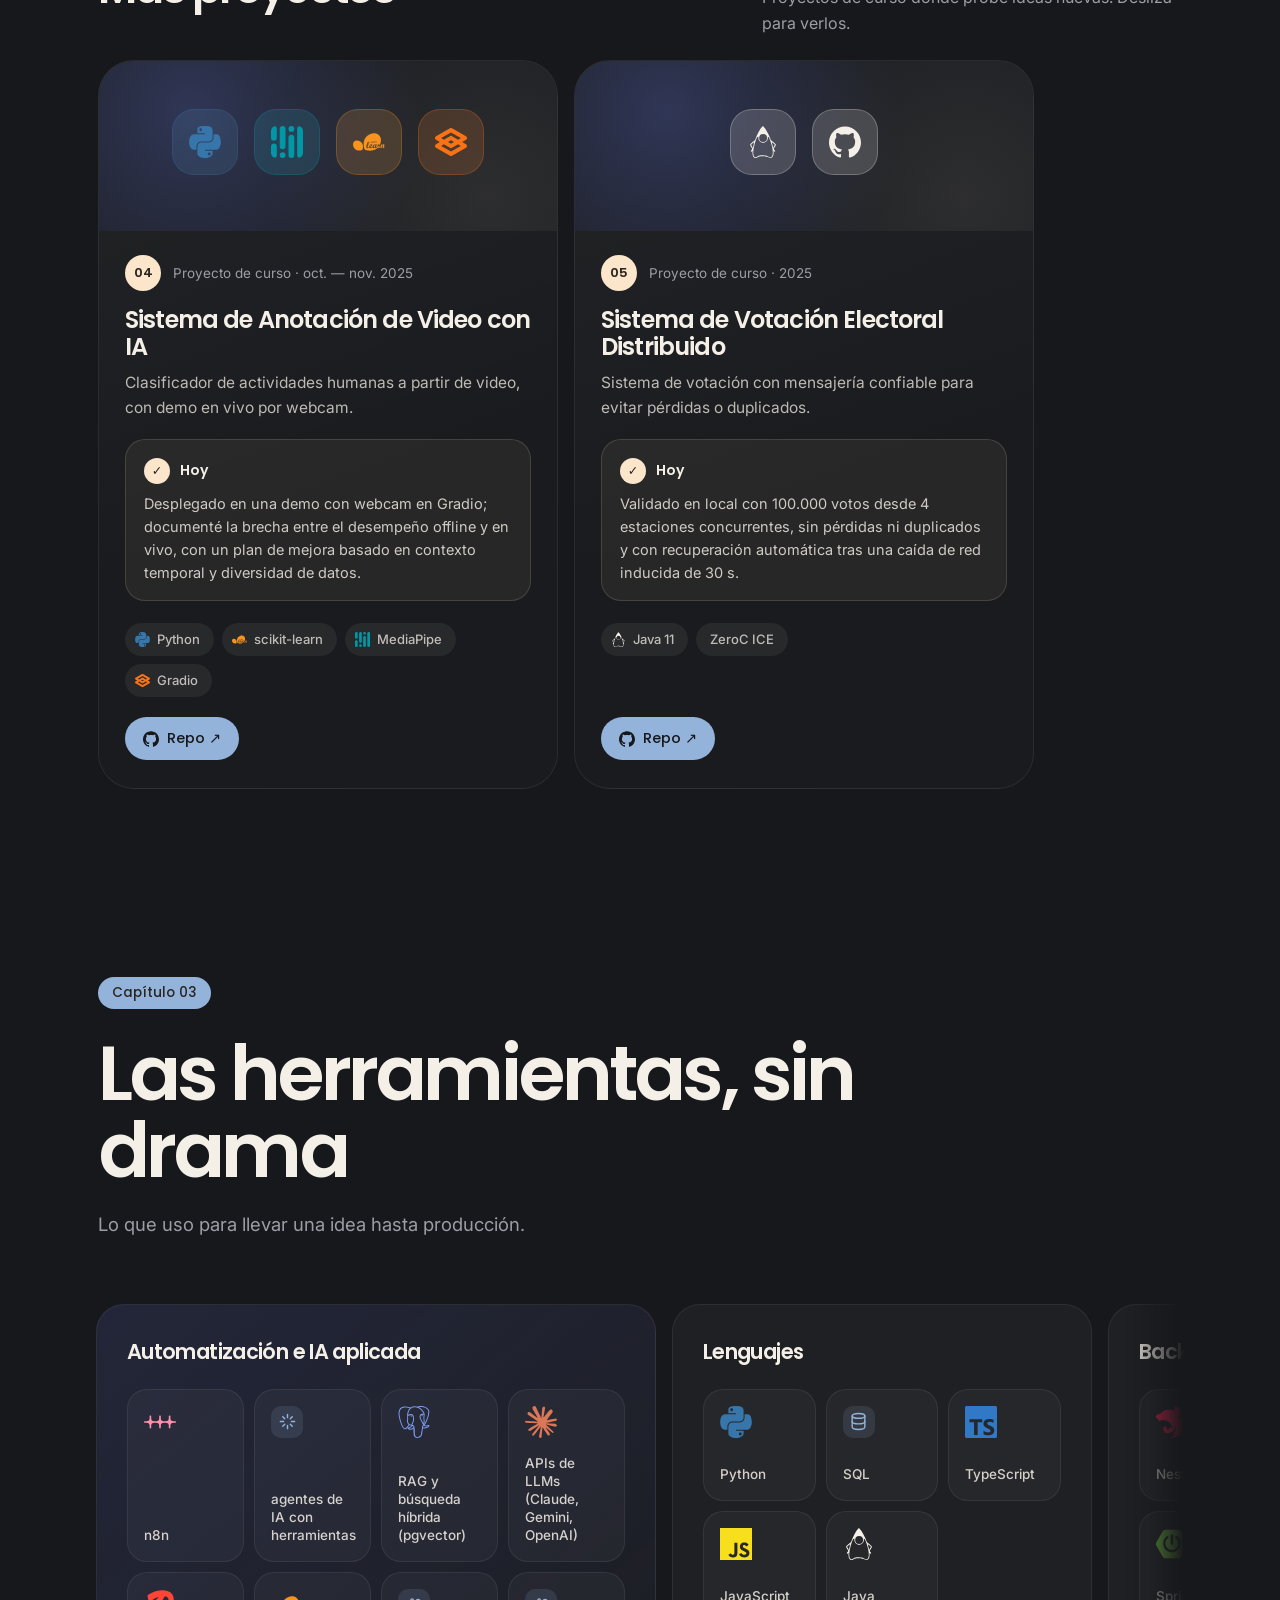
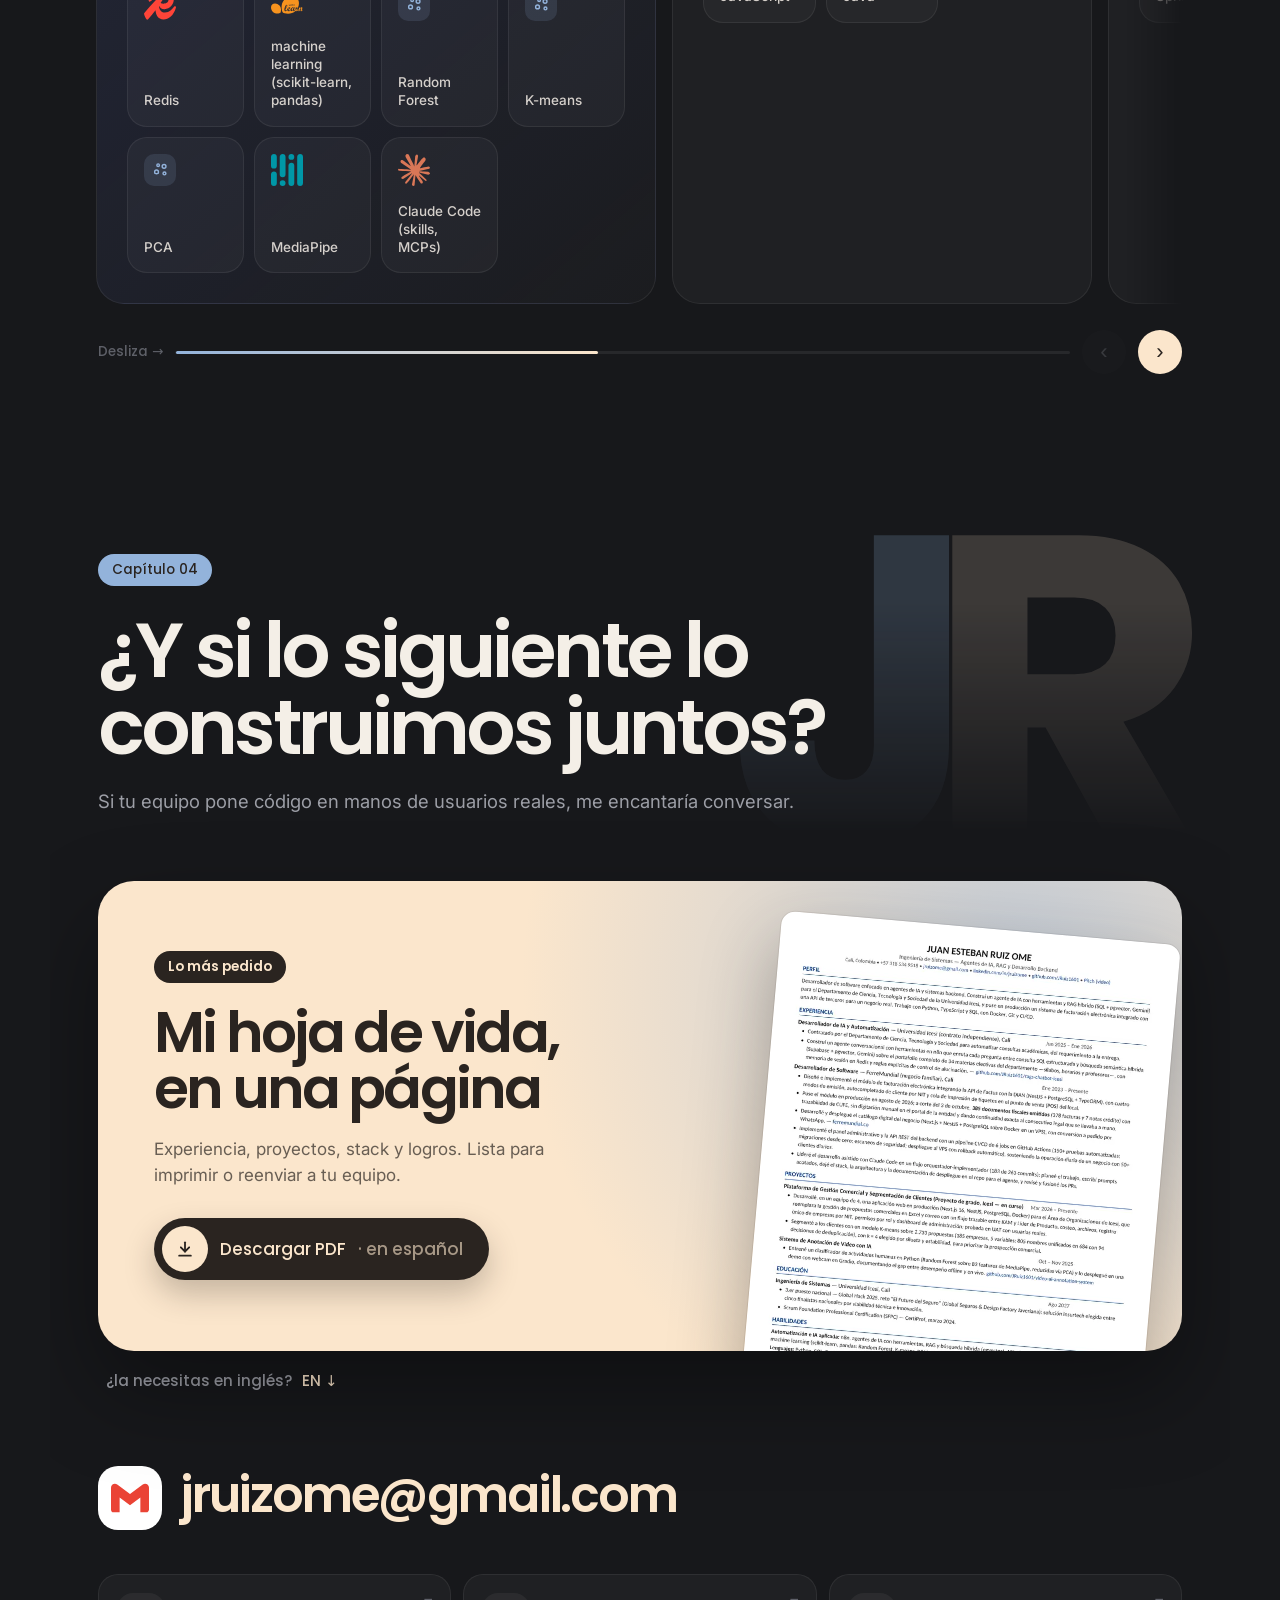
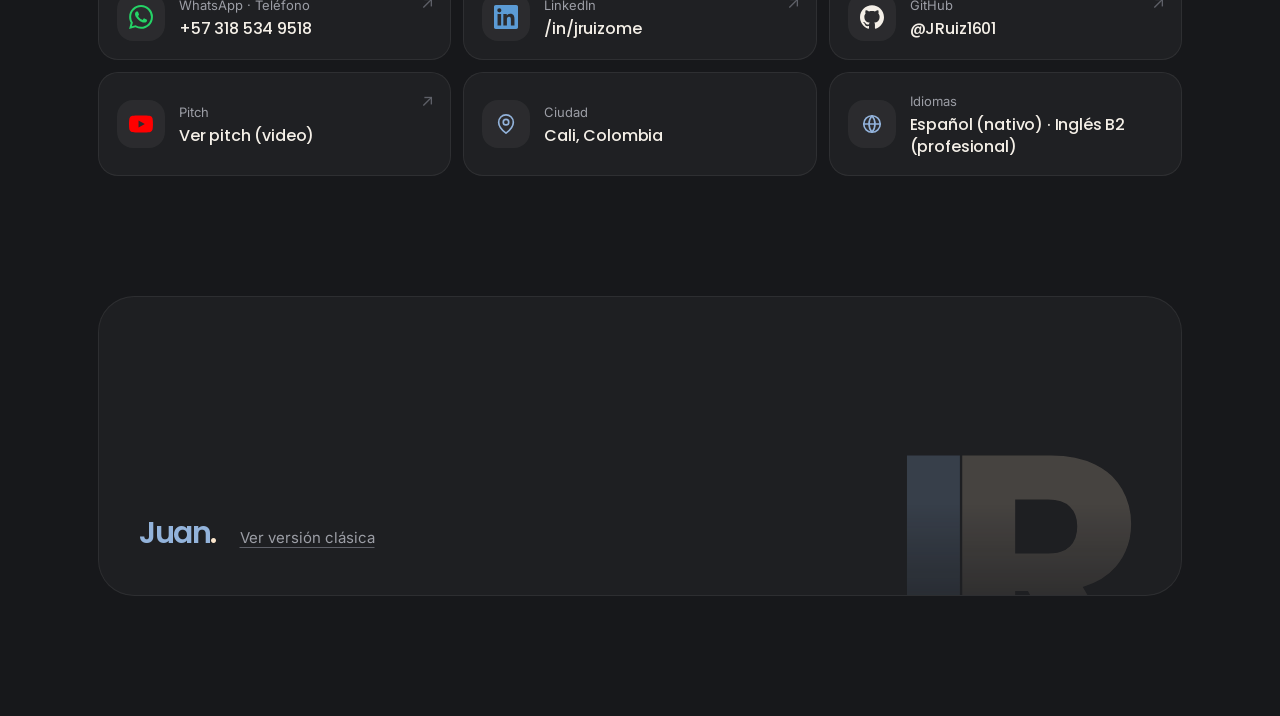
==== commit ec9c2404: "Variante /suave: pildora del navbar con fisica de liquido - Cada borde sigue su objetivo con un reso" ====
--- a/suave/index.html
+++ b/suave/index.html
@@ -10,7 +10,7 @@
 <link rel="preconnect" href="https://fonts.googleapis.com">
 <link rel="preconnect" href="https://fonts.gstatic.com" crossorigin>
 <link rel="stylesheet" href="https://fonts.googleapis.com/css2?family=Poppins:wght@400;500;600;700&family=Inter:wght@400;500;600&display=swap">
-<link rel="stylesheet" href="styles.css?v=10">
+<link rel="stylesheet" href="styles.css?v=12">
 </head>
 <body>
 
@@ -140,6 +140,6 @@
 <script src="../content.js?v=4"></script>
 <script src="story.js?v=6"></script>
 <script src="logos.js?v=1"></script>
-<script src="app.js?v=7"></script>
+<script src="app.js?v=9"></script>
 </body>
 </html>
--- a/suave/styles.css
+++ b/suave/styles.css
@@ -182,11 +182,14 @@
   left: 6px;
   height: calc(100% - 12px);
   border-radius: 999px;
-  background: var(--cream);
-  box-shadow: 0 4px 18px rgba(251, 230, 204, 0.18);
-  transition: transform 0.6s var(--spring), width 0.6s var(--spring);
+  background: linear-gradient(180deg, #FFF4E4 0%, #FBE6CC 55%, #F3D9B8 100%);
+  box-shadow:
+    inset 0 1px 0 rgba(255, 255, 255, 0.75),
+    inset 0 -3px 8px rgba(42, 36, 32, 0.08),
+    0 6px 22px rgba(251, 230, 204, 0.22);
+  transform-origin: 50% 50%;
   pointer-events: none;
-  will-change: transform, width;
+  will-change: transform, width, scale;
 }
 .nav-item {
   position: relative;
@@ -205,10 +208,11 @@
   border: none;
   cursor: pointer;
   white-space: nowrap;
-  transition: color 0.4s var(--ease), transform 0.2s ease;
+  transition: color 0.45s var(--ease), transform 0.25s var(--ease);
 }
 .nav-item:hover { color: var(--text); }
-.nav-item.active { color: var(--cream-ink); }
+.nav-item.active, .nav-item.under { color: var(--cream-ink); }
+.nav-item.under:not(.active) { transition-duration: 0.15s; }
 .nav-item:active { transform: scale(0.95); }
 .nav-item:focus-visible { outline: none; box-shadow: 0 0 0 2px var(--sky); }
 .nav-item svg { width: 16px; height: 16px; flex-shrink: 0; }
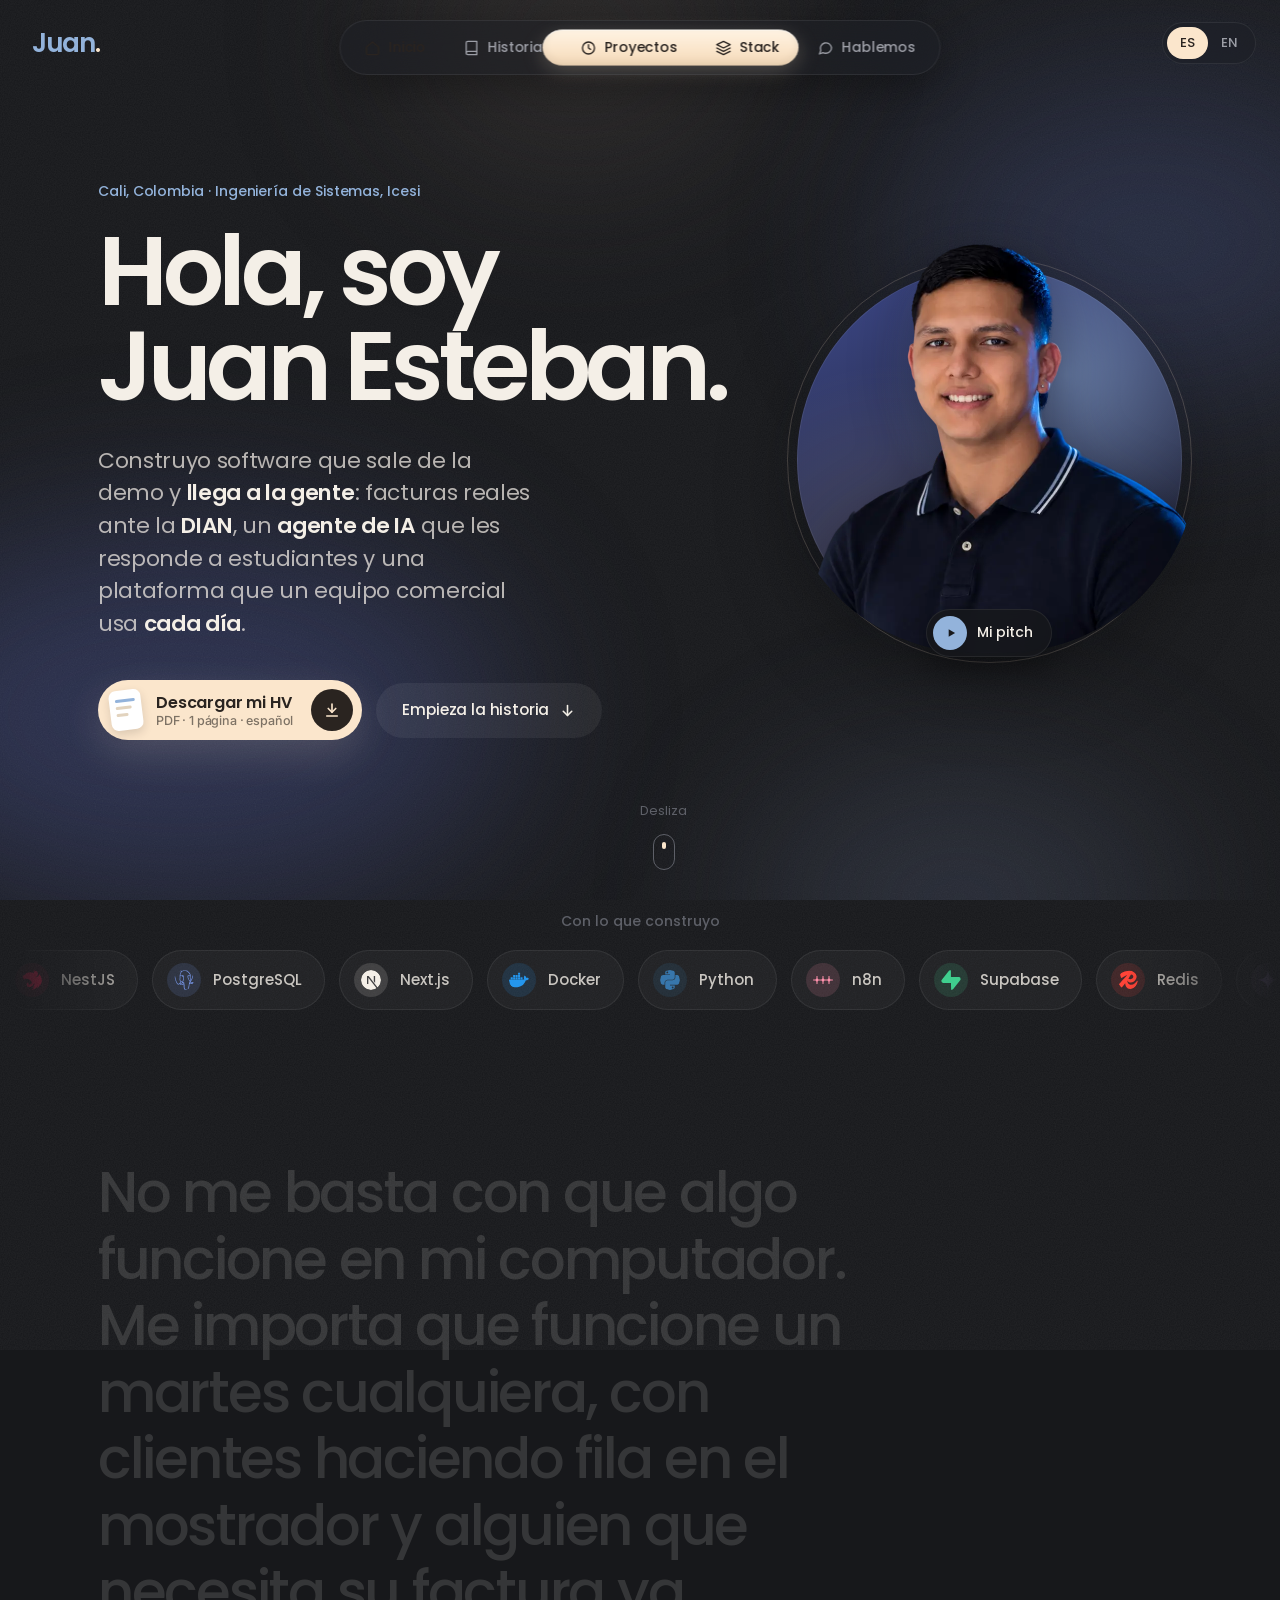
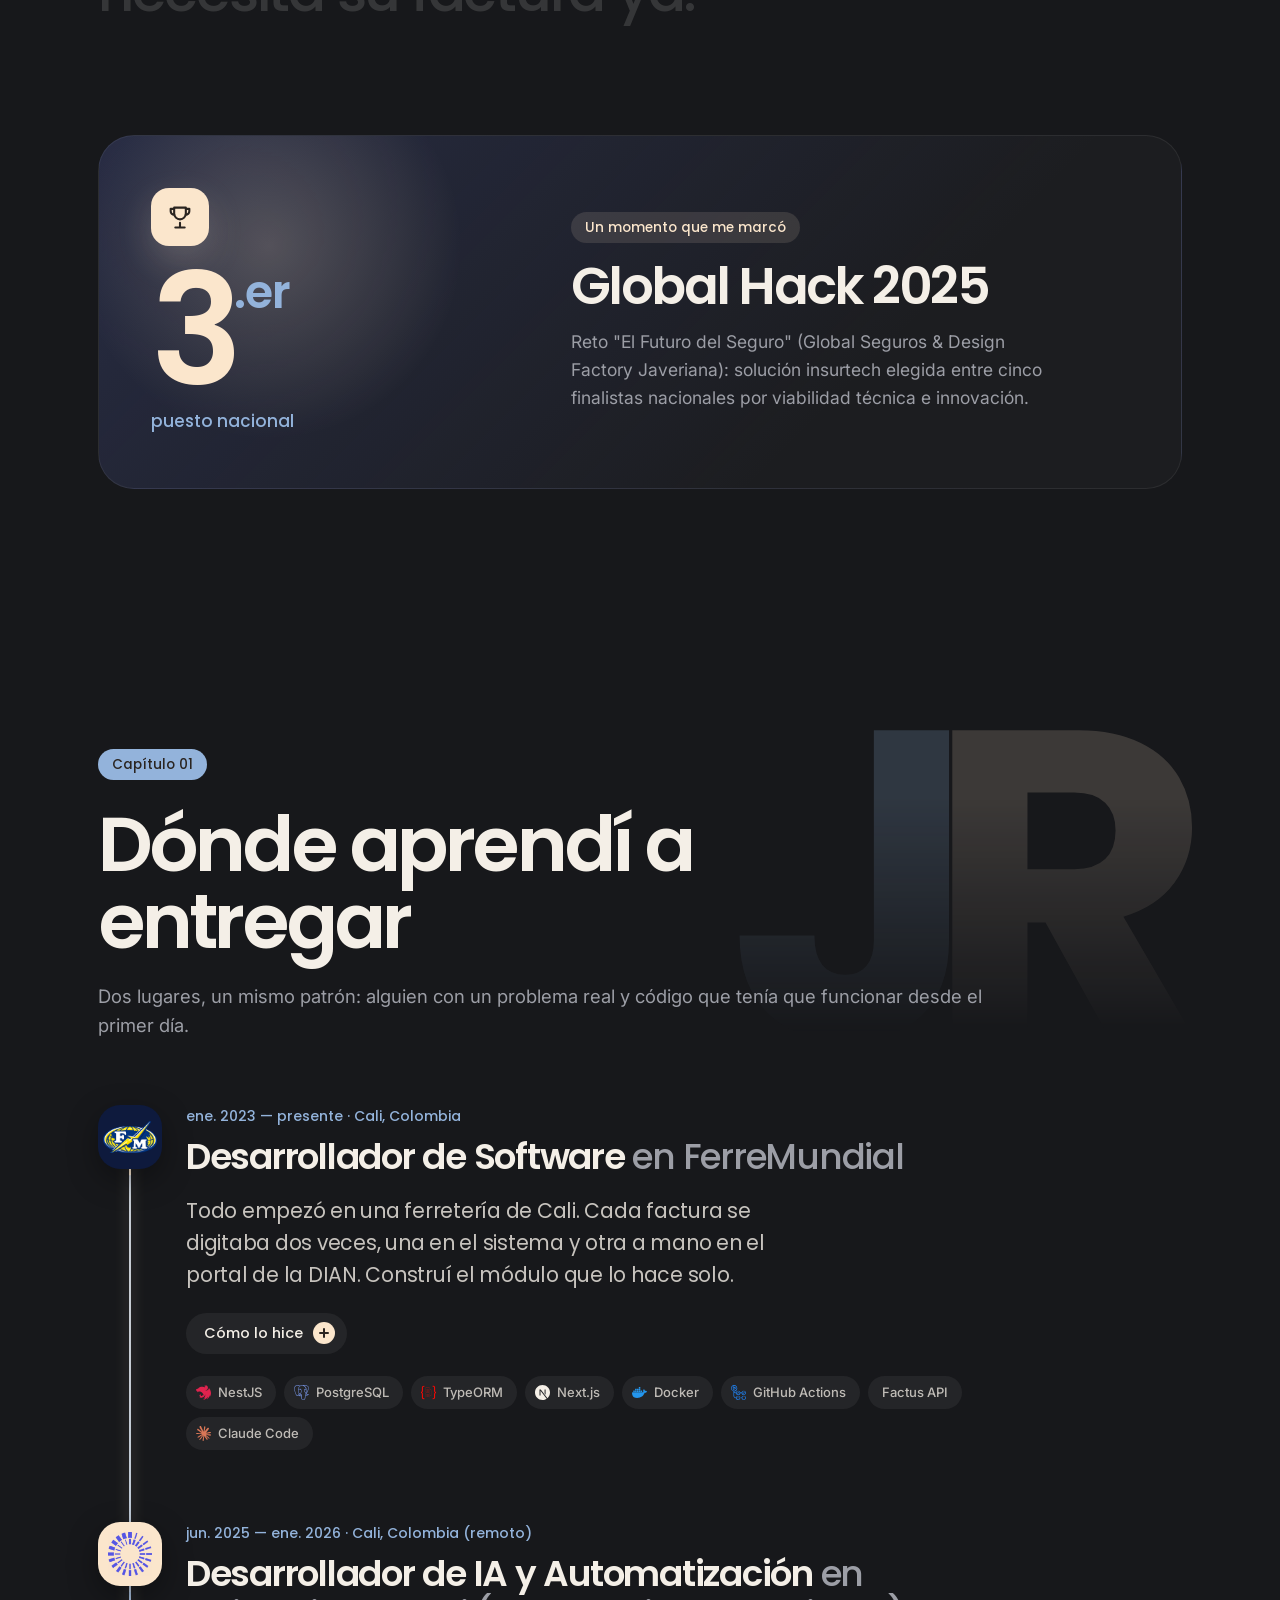
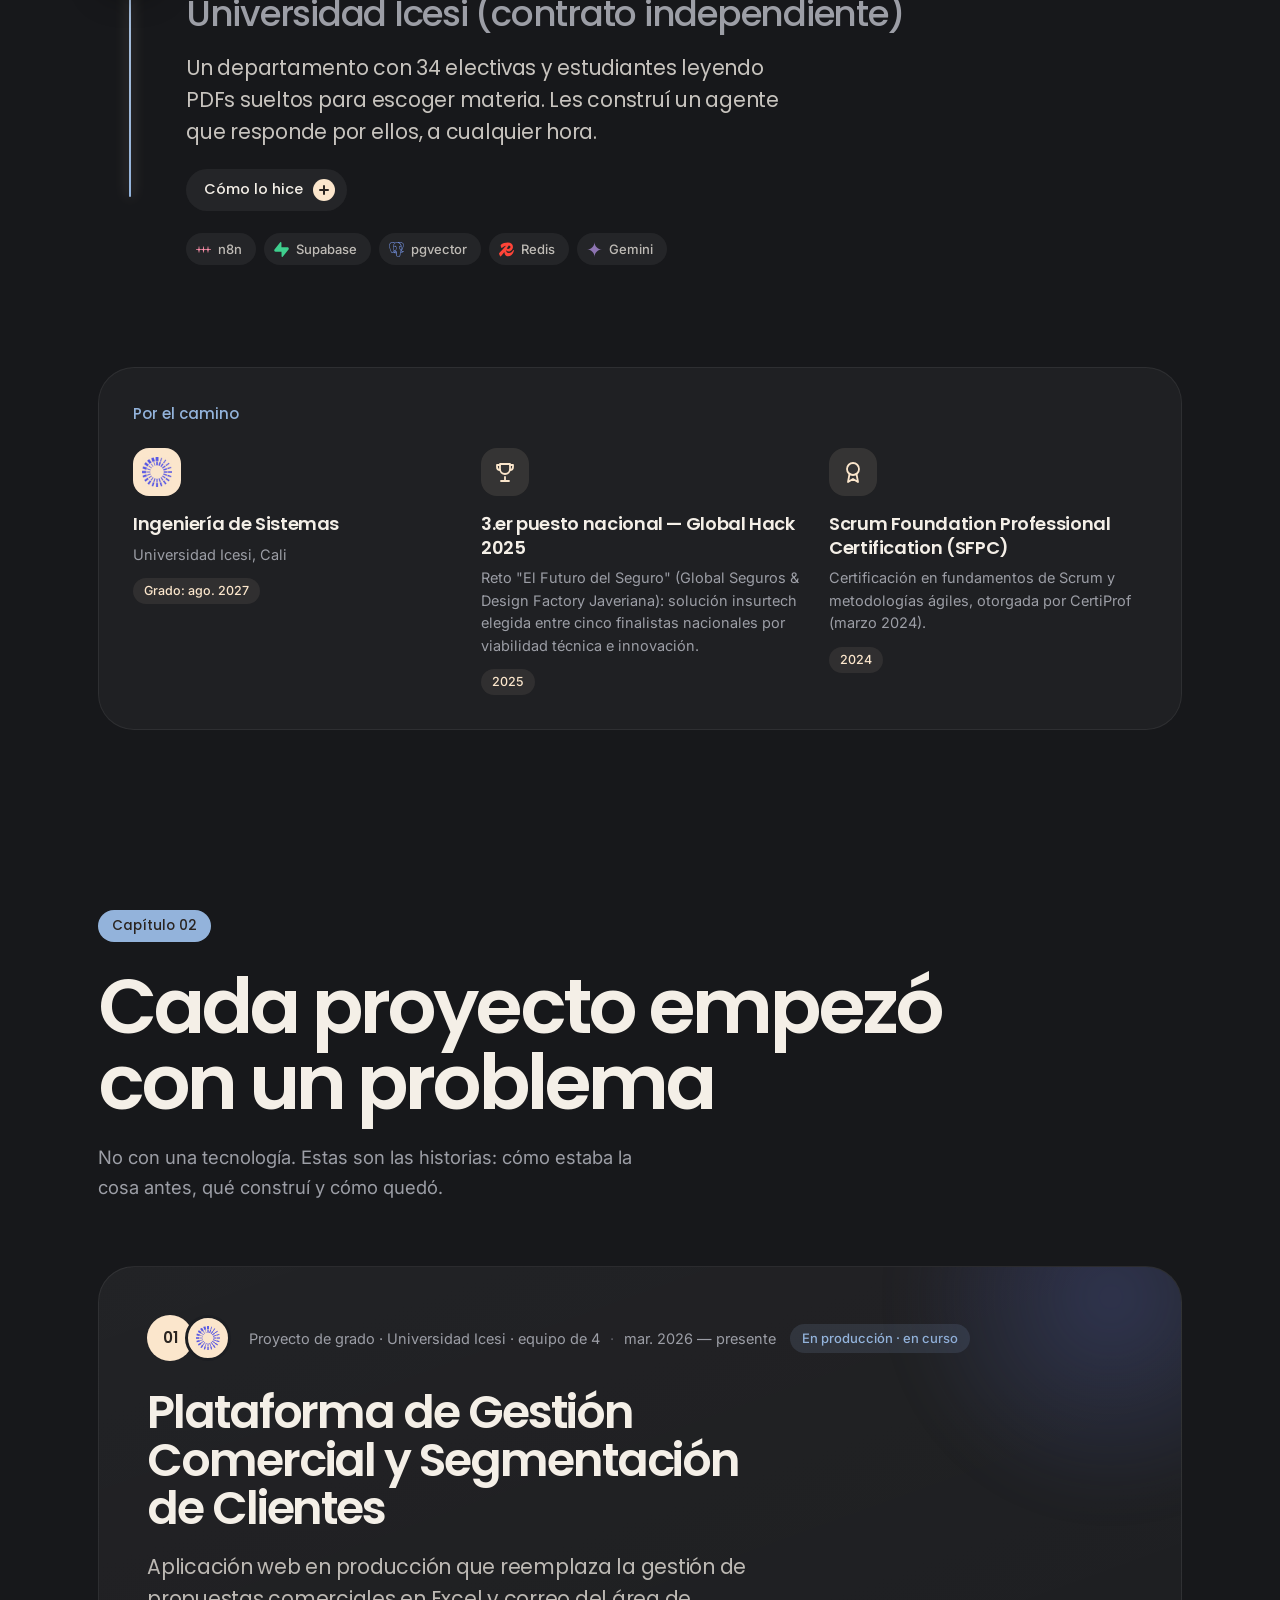
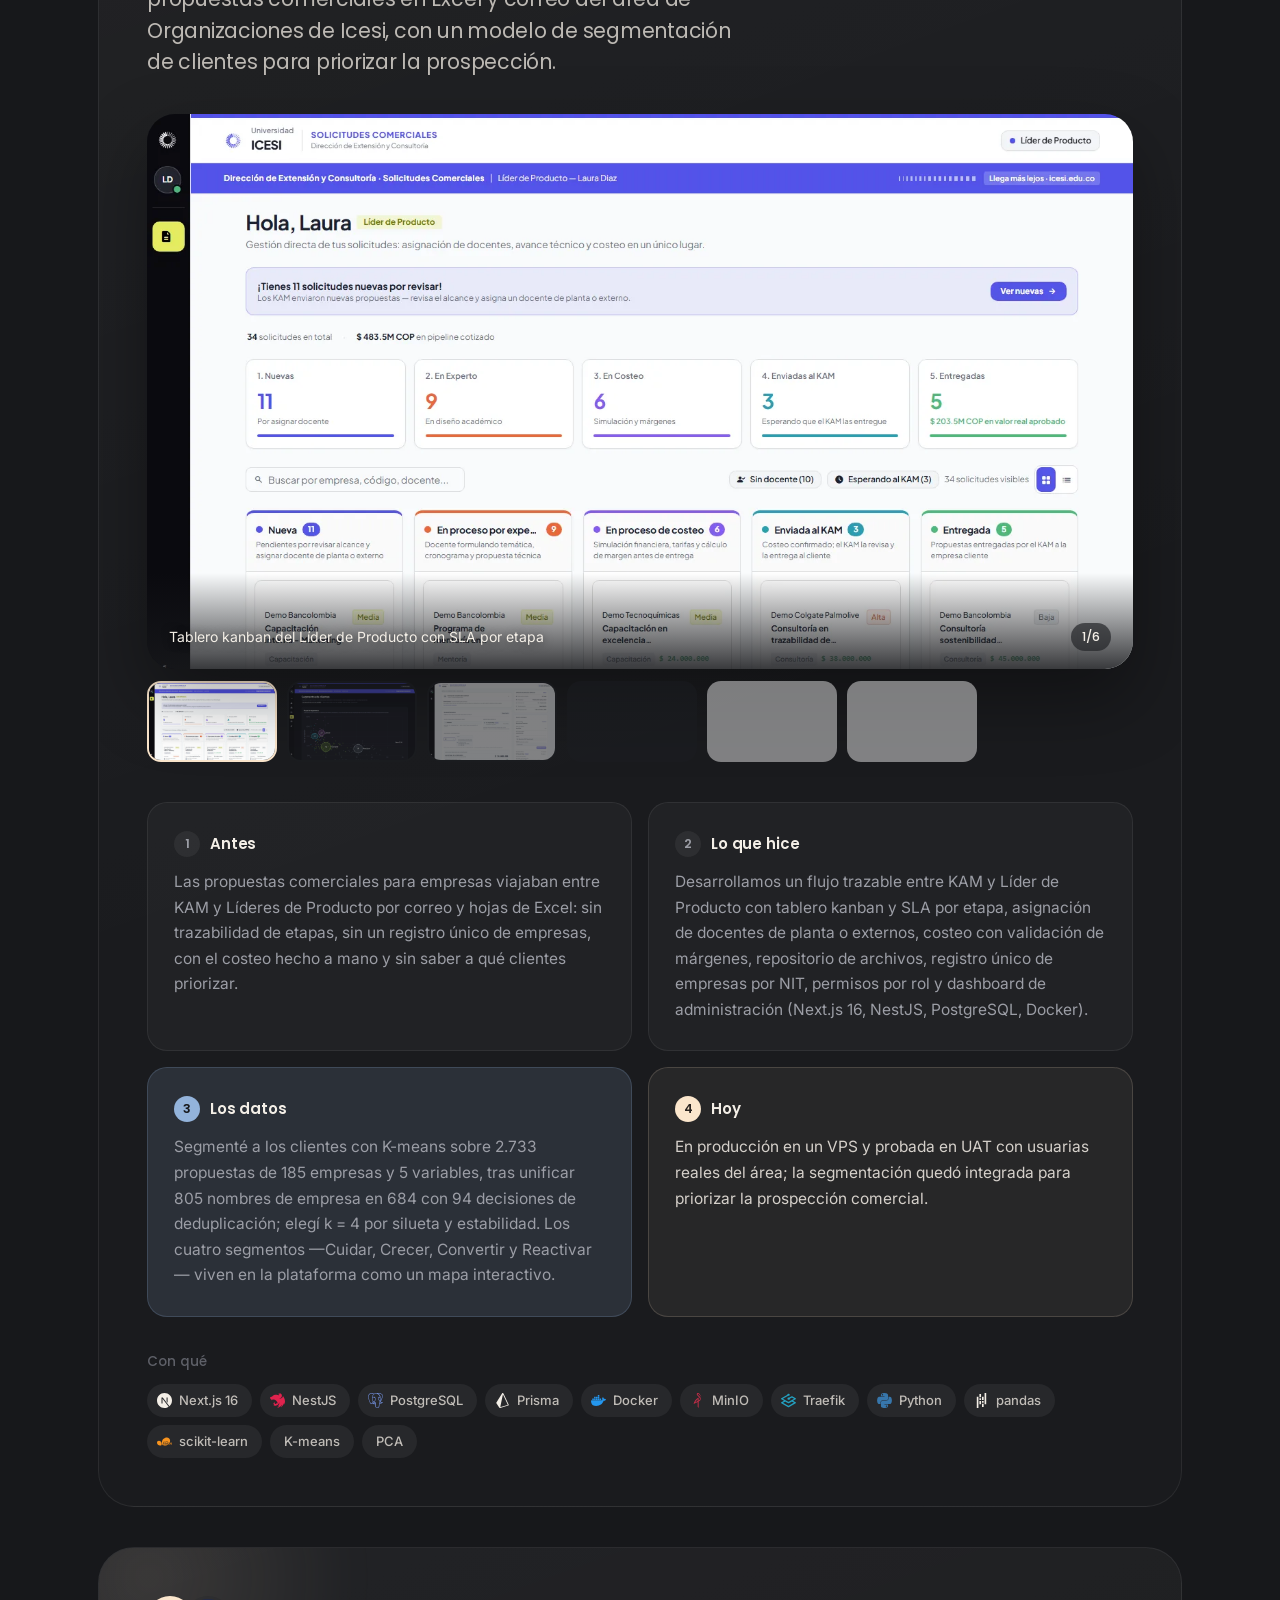
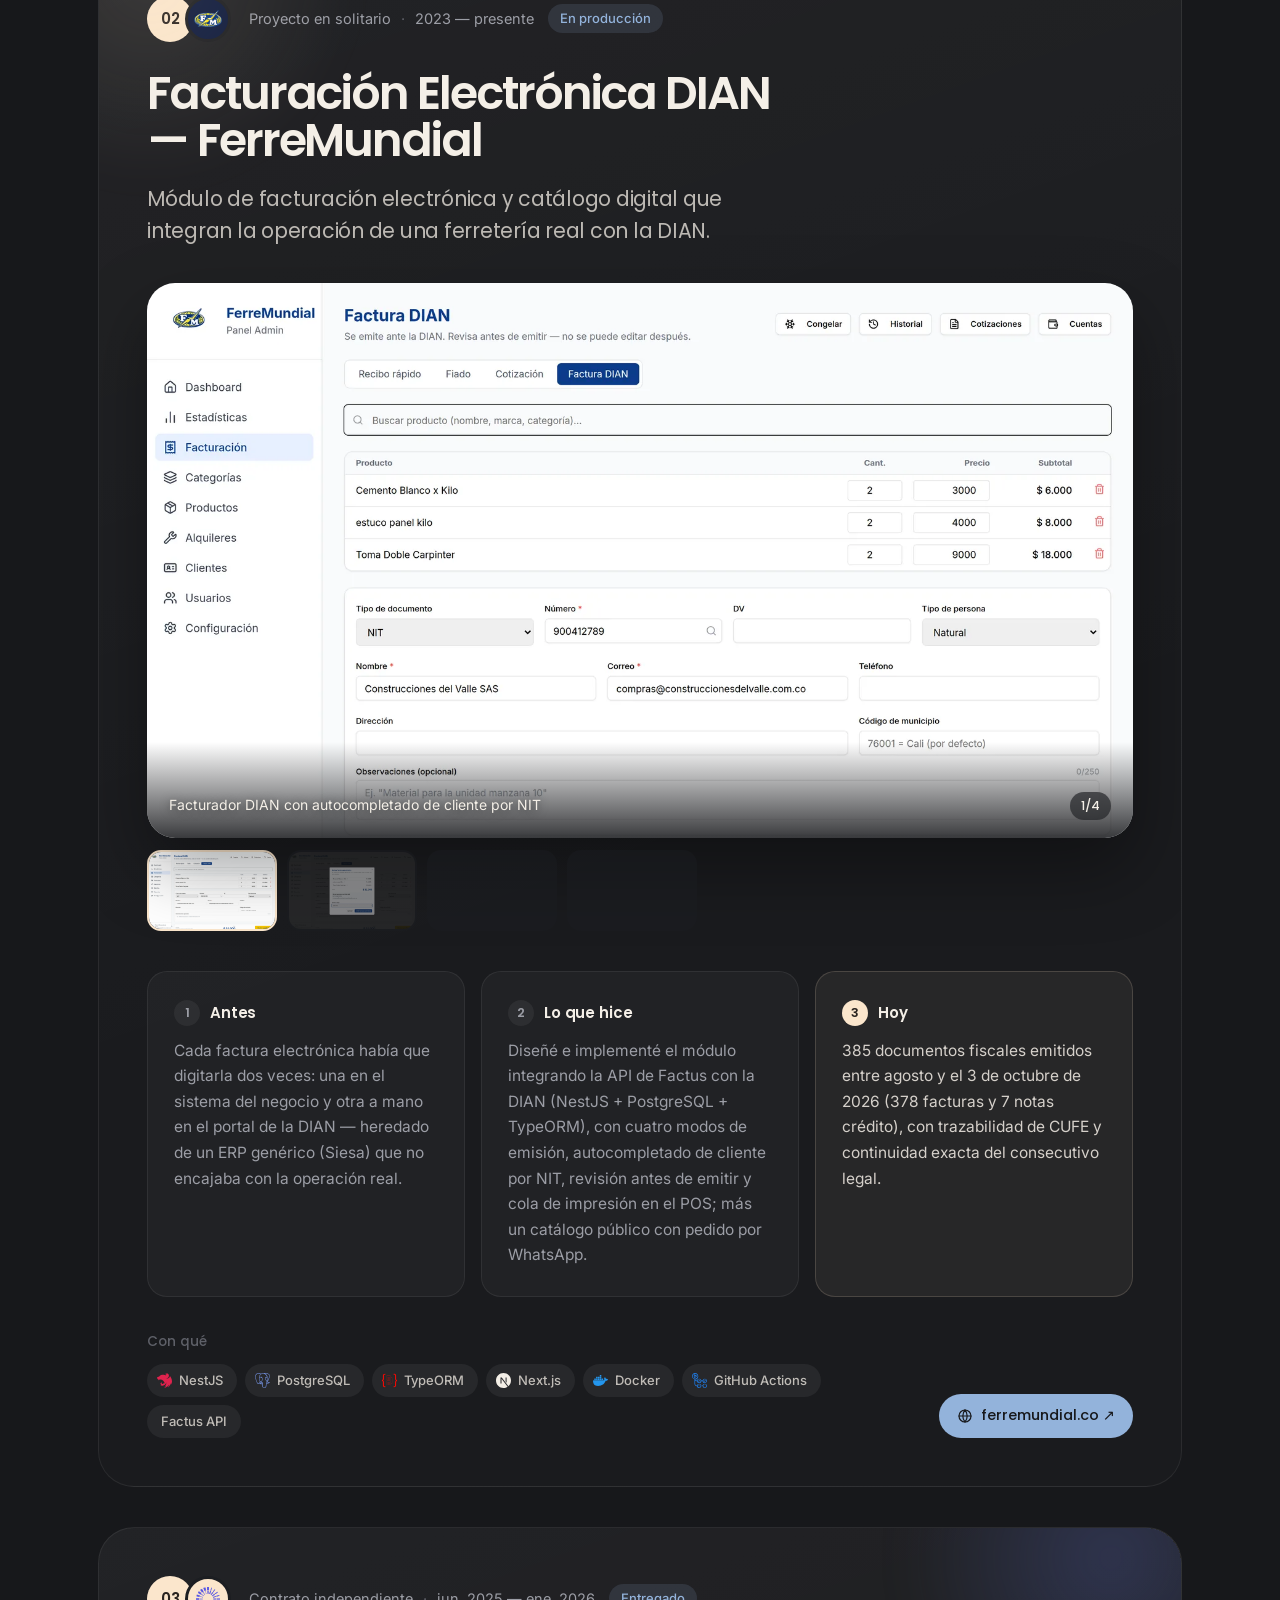
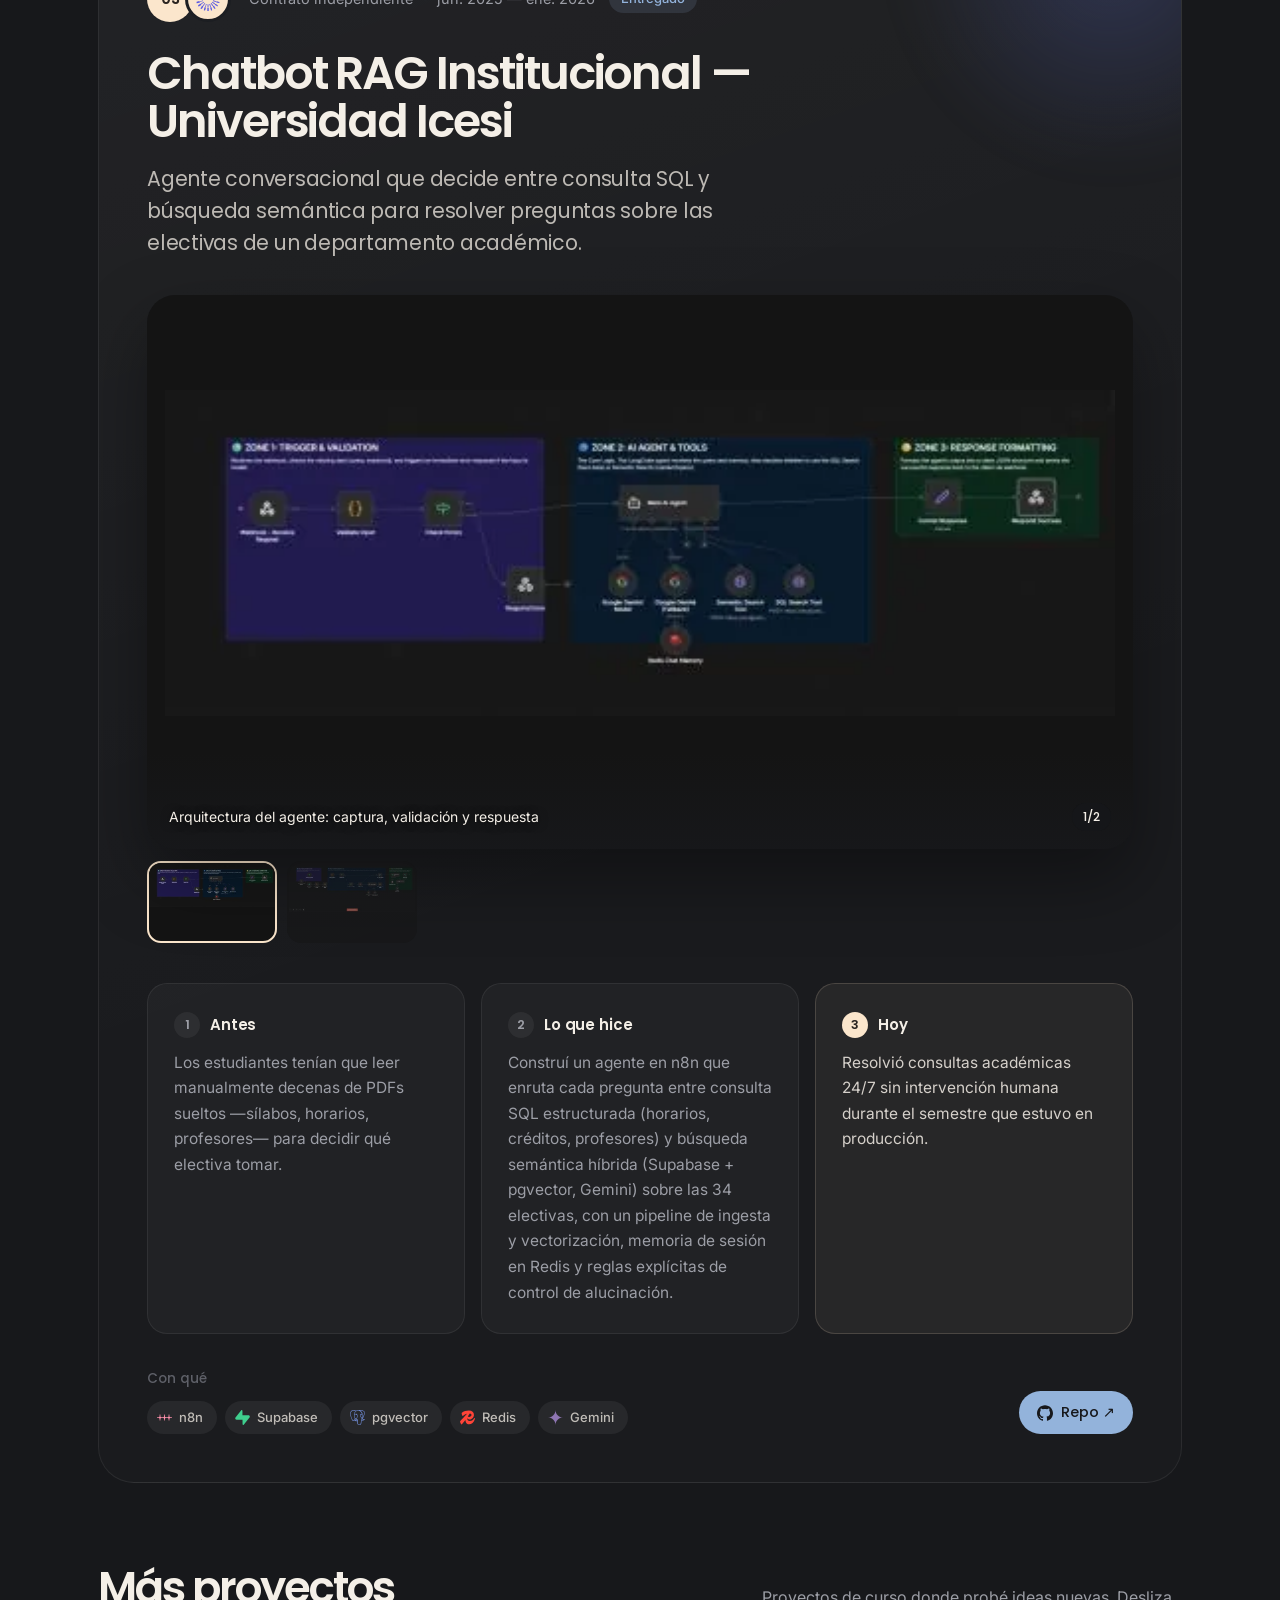
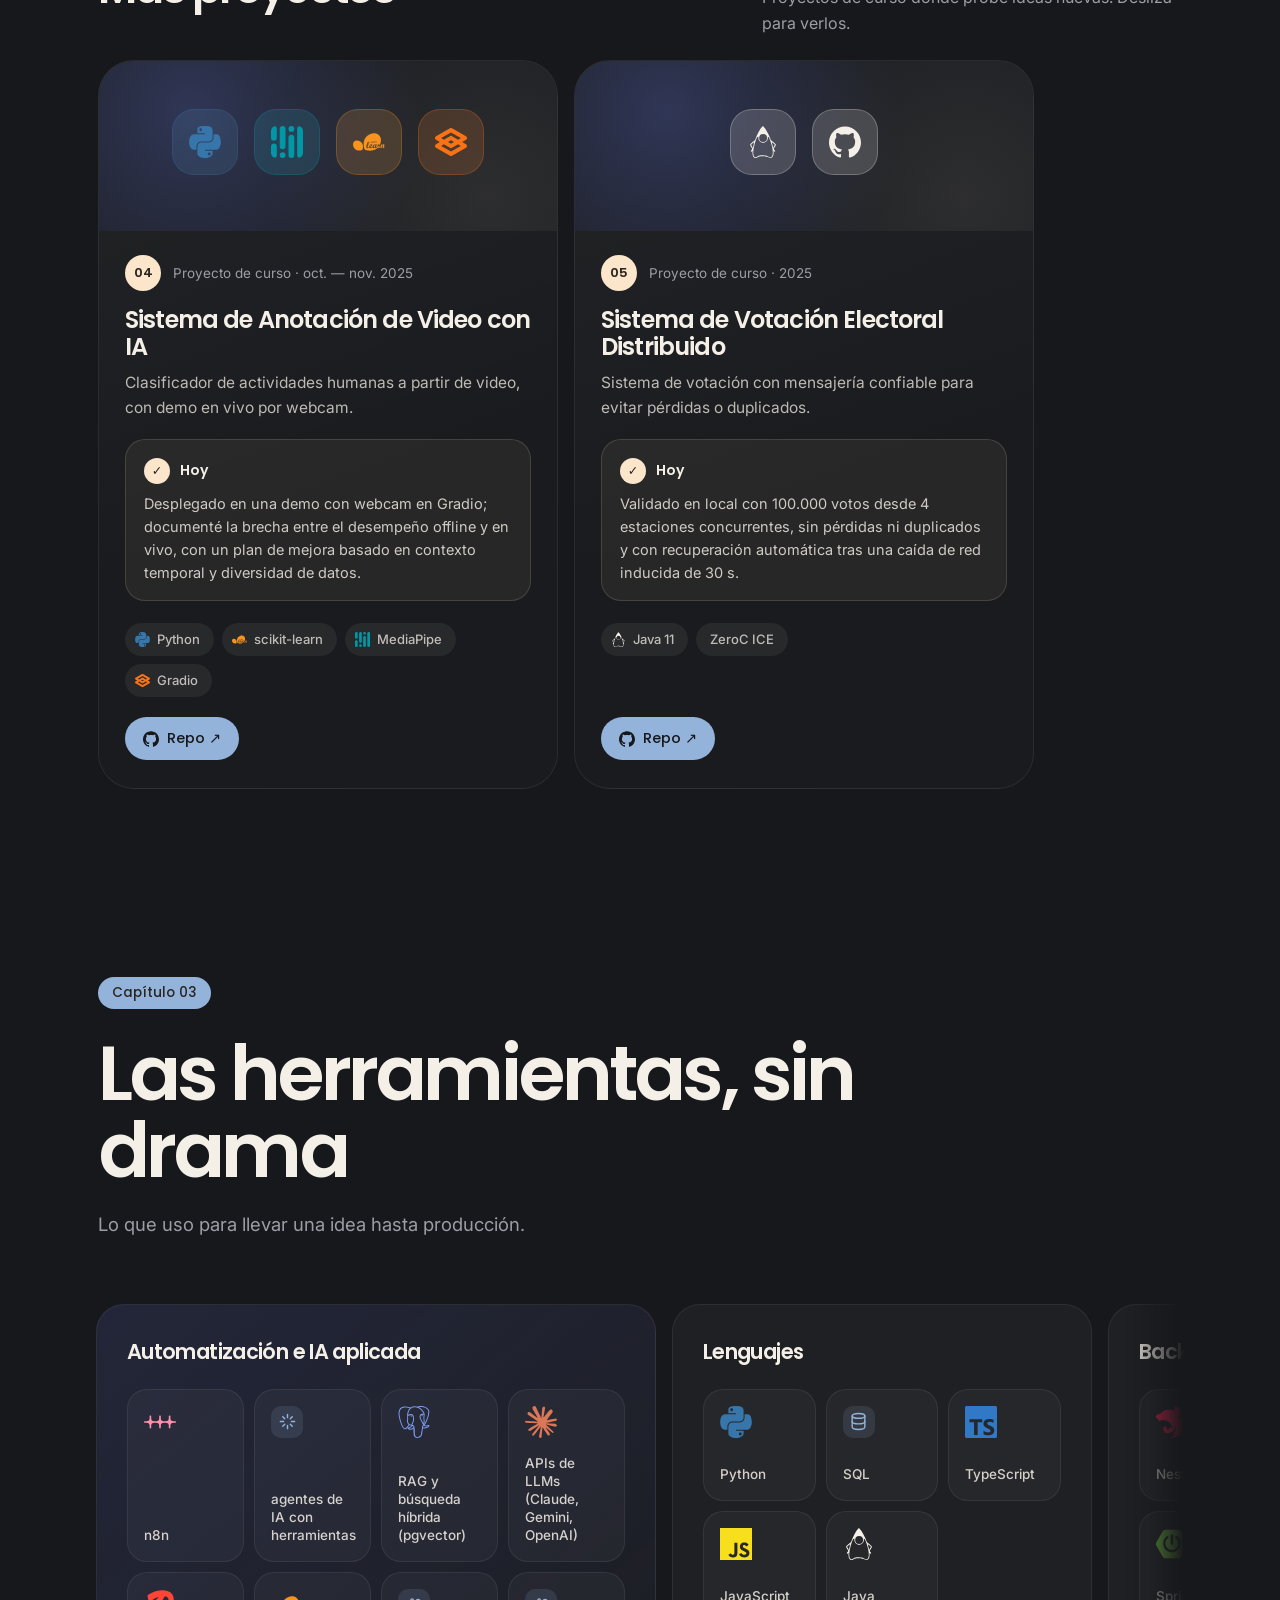
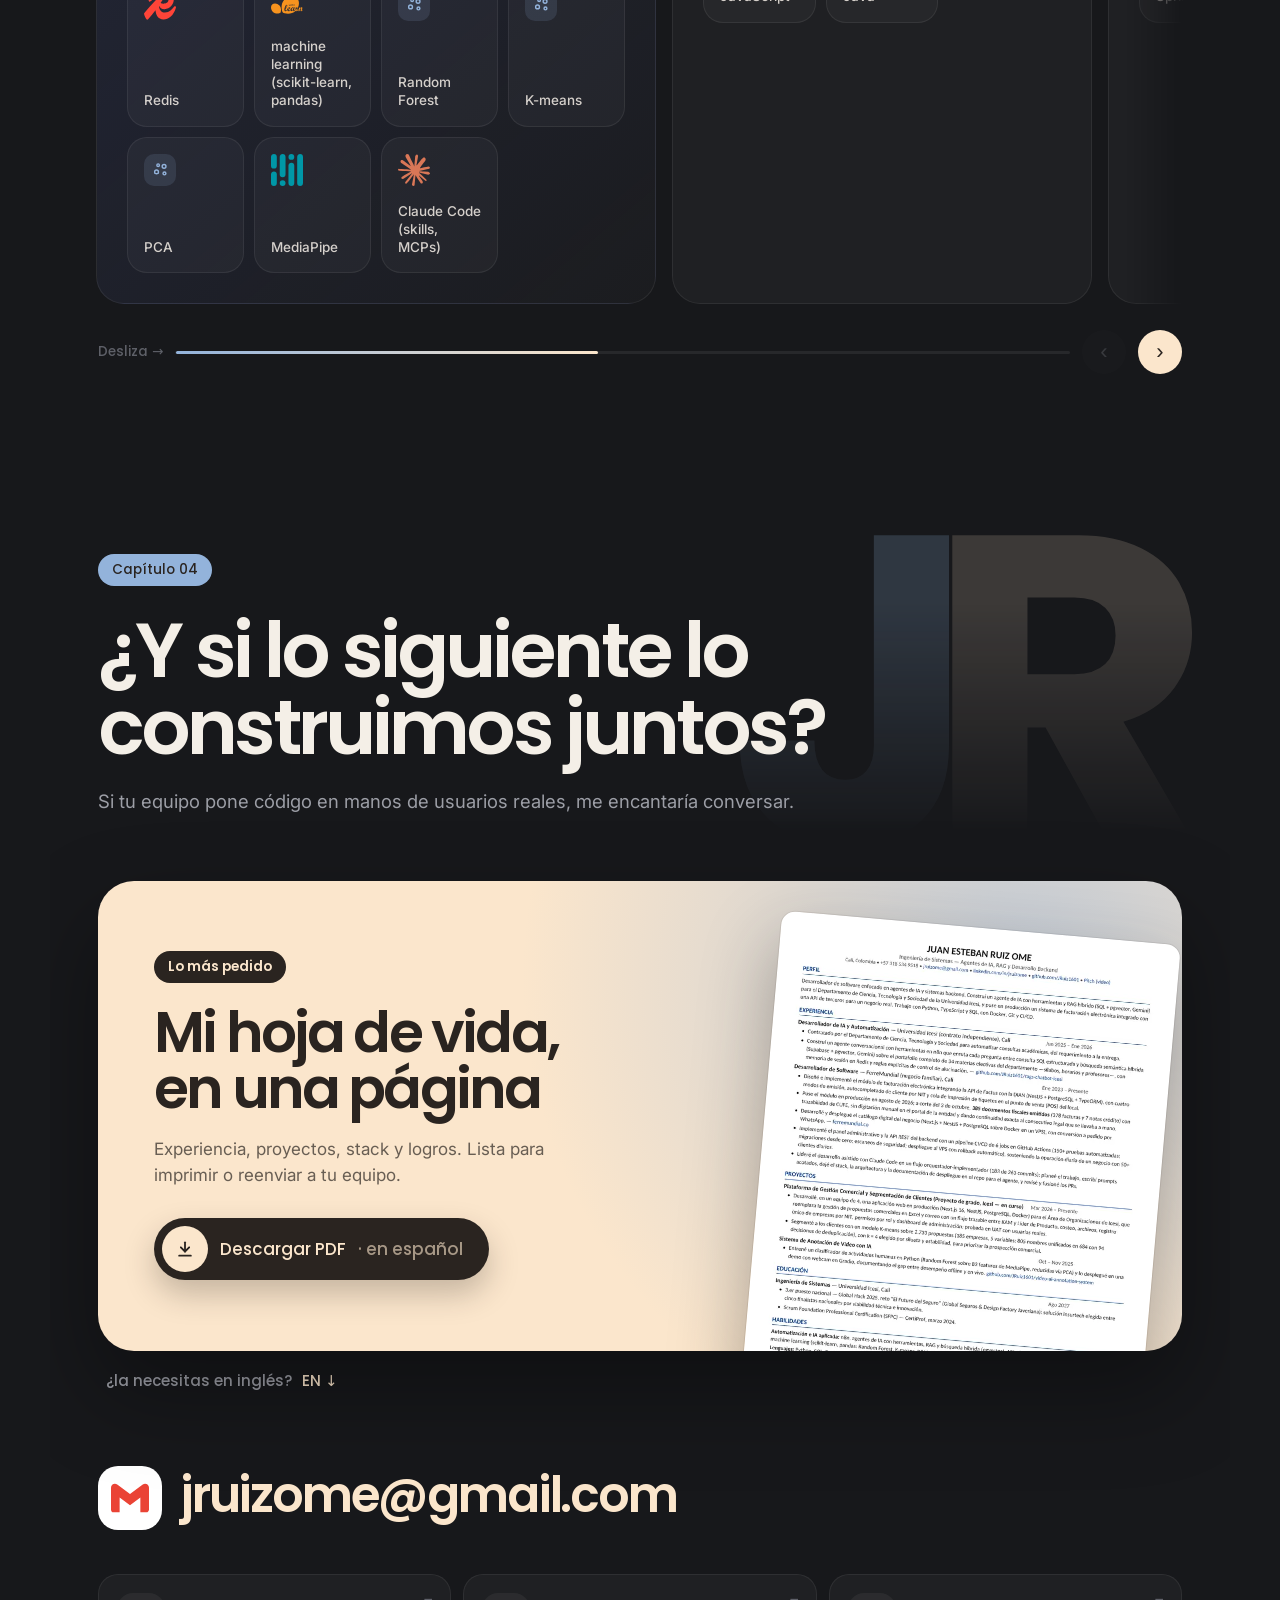
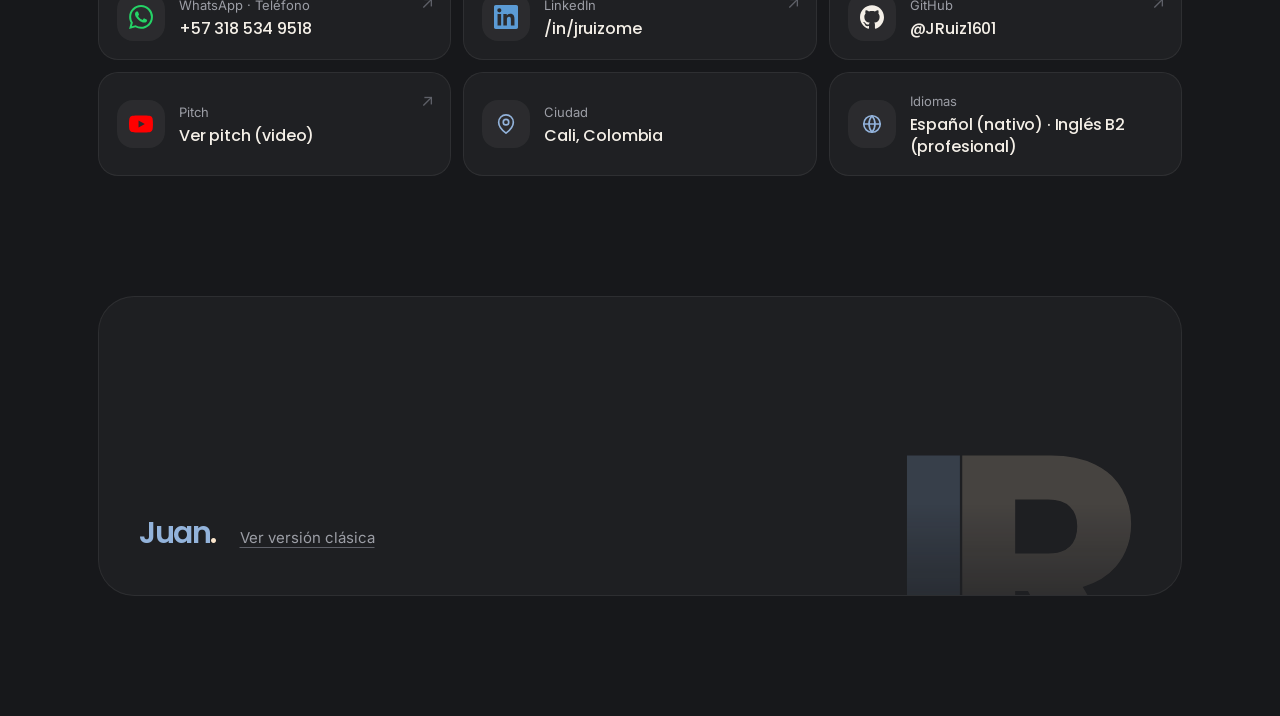
==== commit 34a6f102: "Variante /suave: negrita solo en las palabras clave de la intro Co-Authored-By: Claude Opus 5.5 <nor" ====
--- a/suave/index.html
+++ b/suave/index.html
@@ -138,7 +138,7 @@
 </div>
 
 <script src="../content.js?v=4"></script>
-<script src="story.js?v=6"></script>
+<script src="story.js?v=7"></script>
 <script src="logos.js?v=1"></script>
 <script src="app.js?v=9"></script>
 </body>
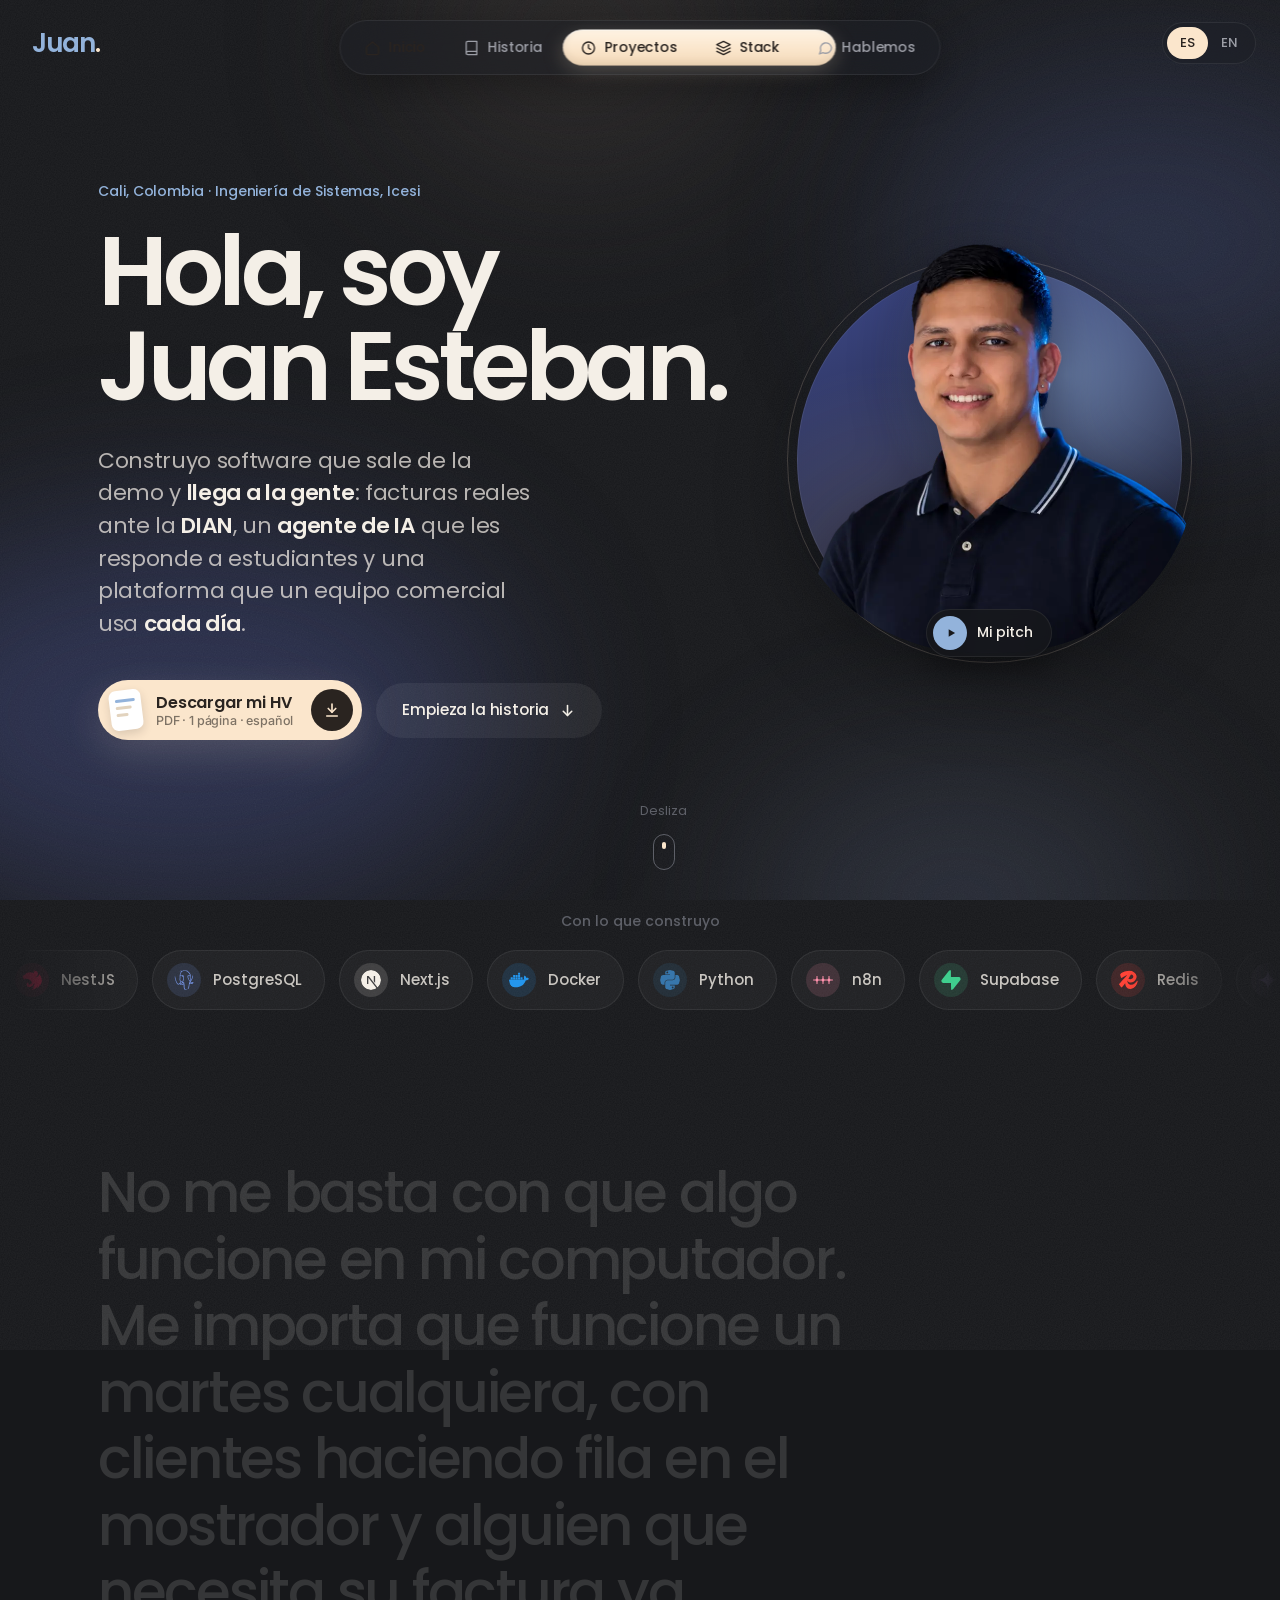
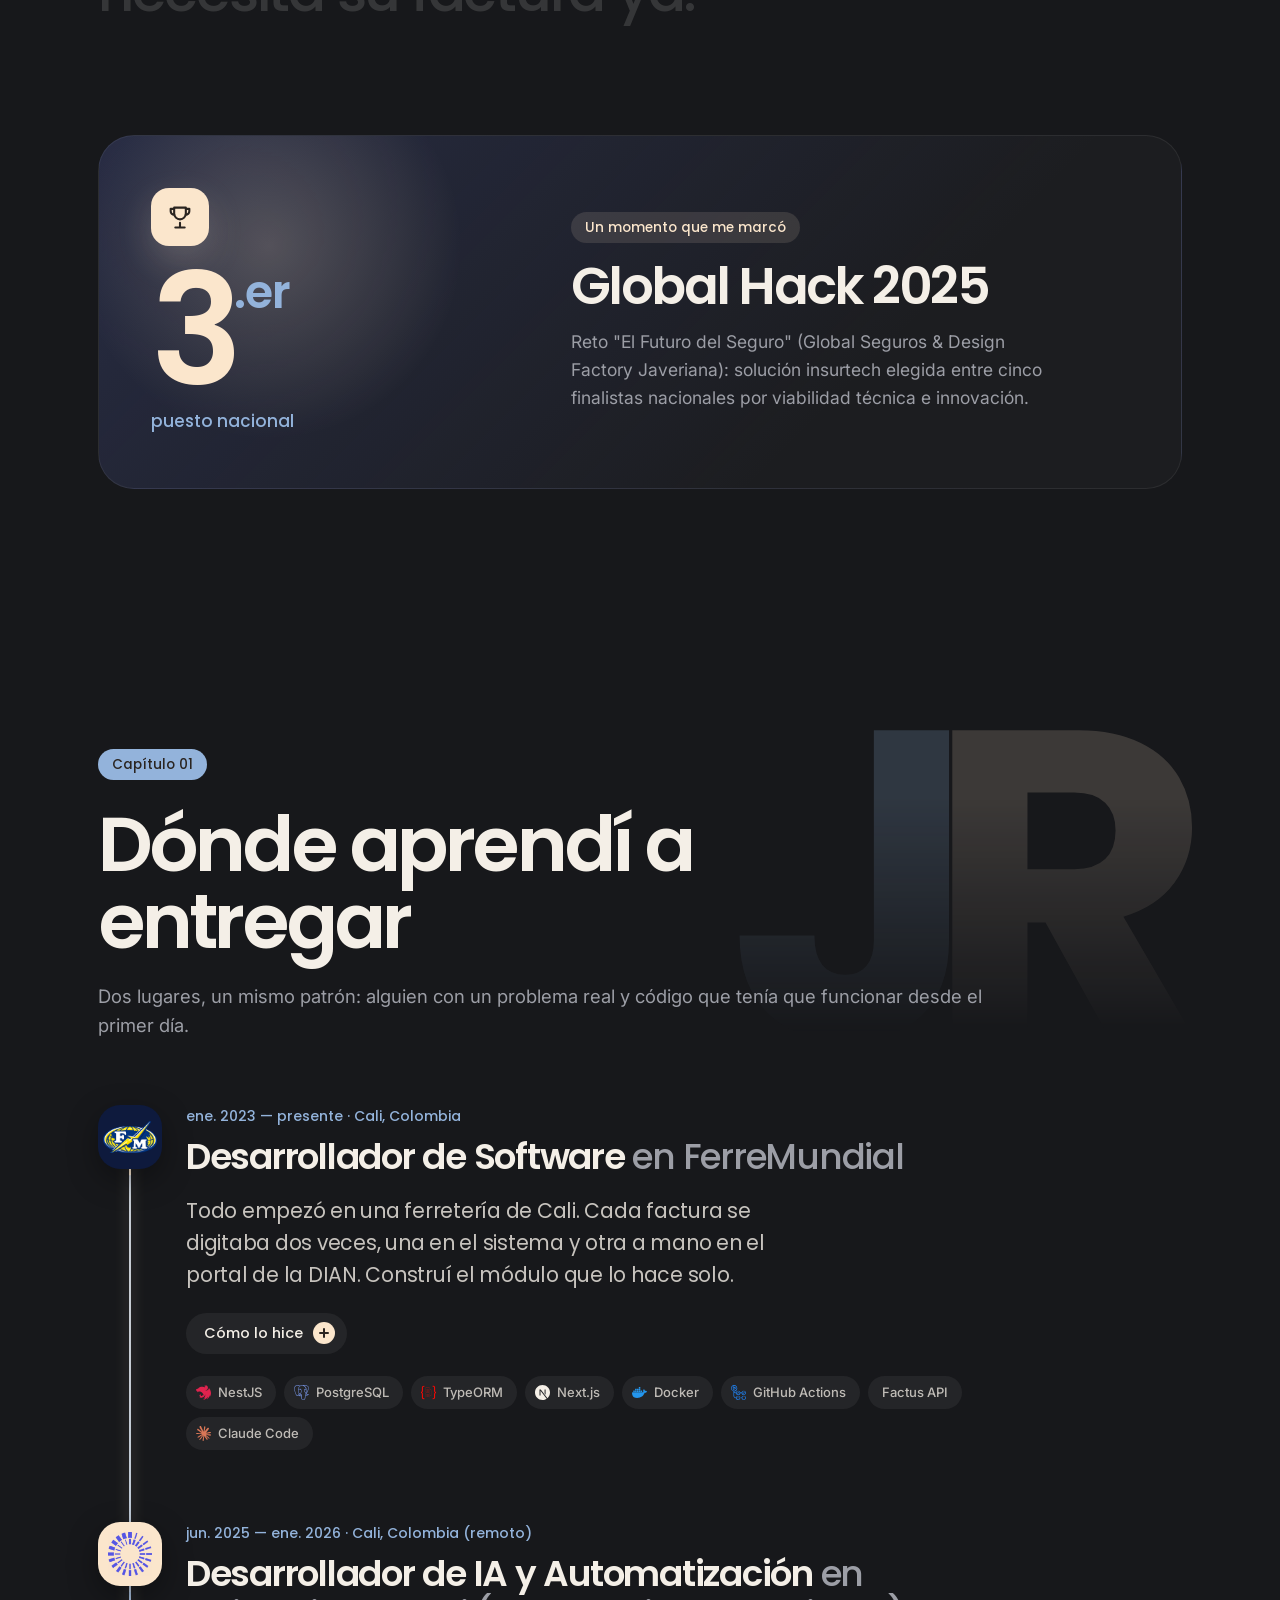
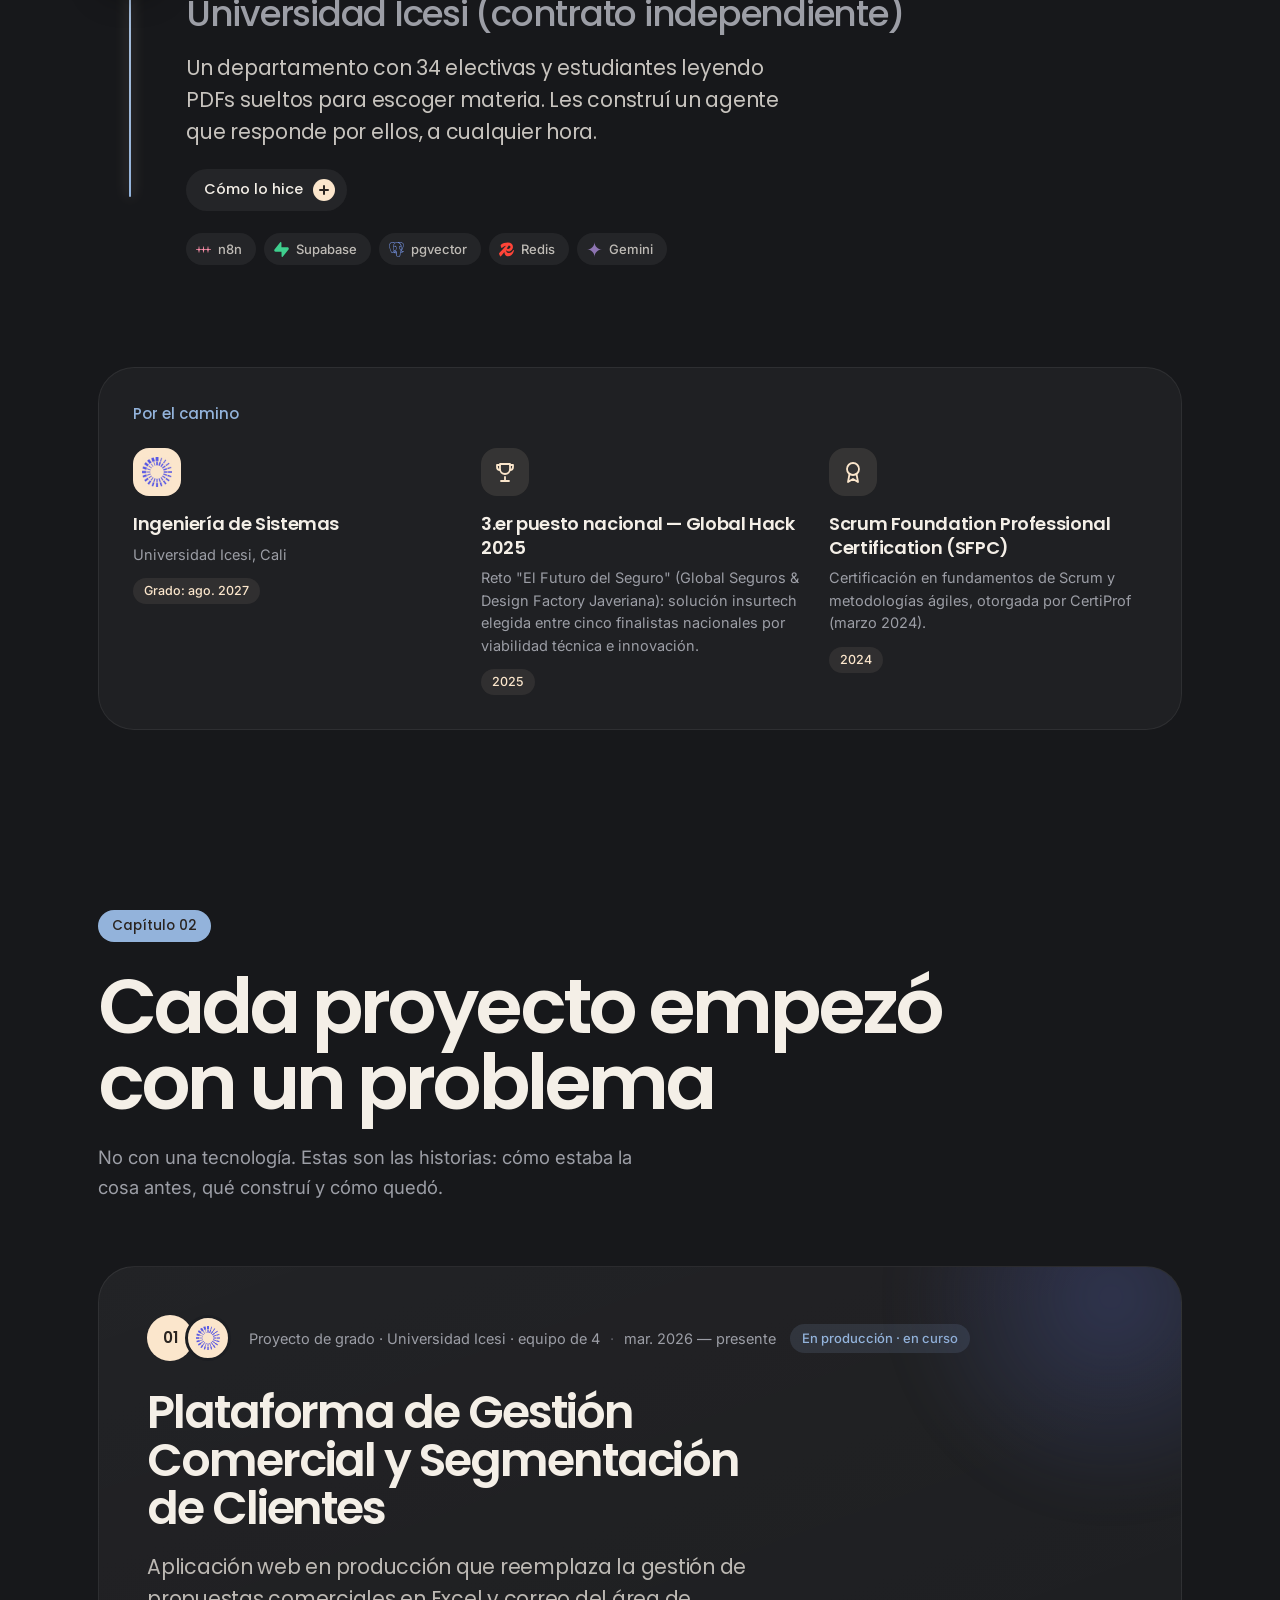
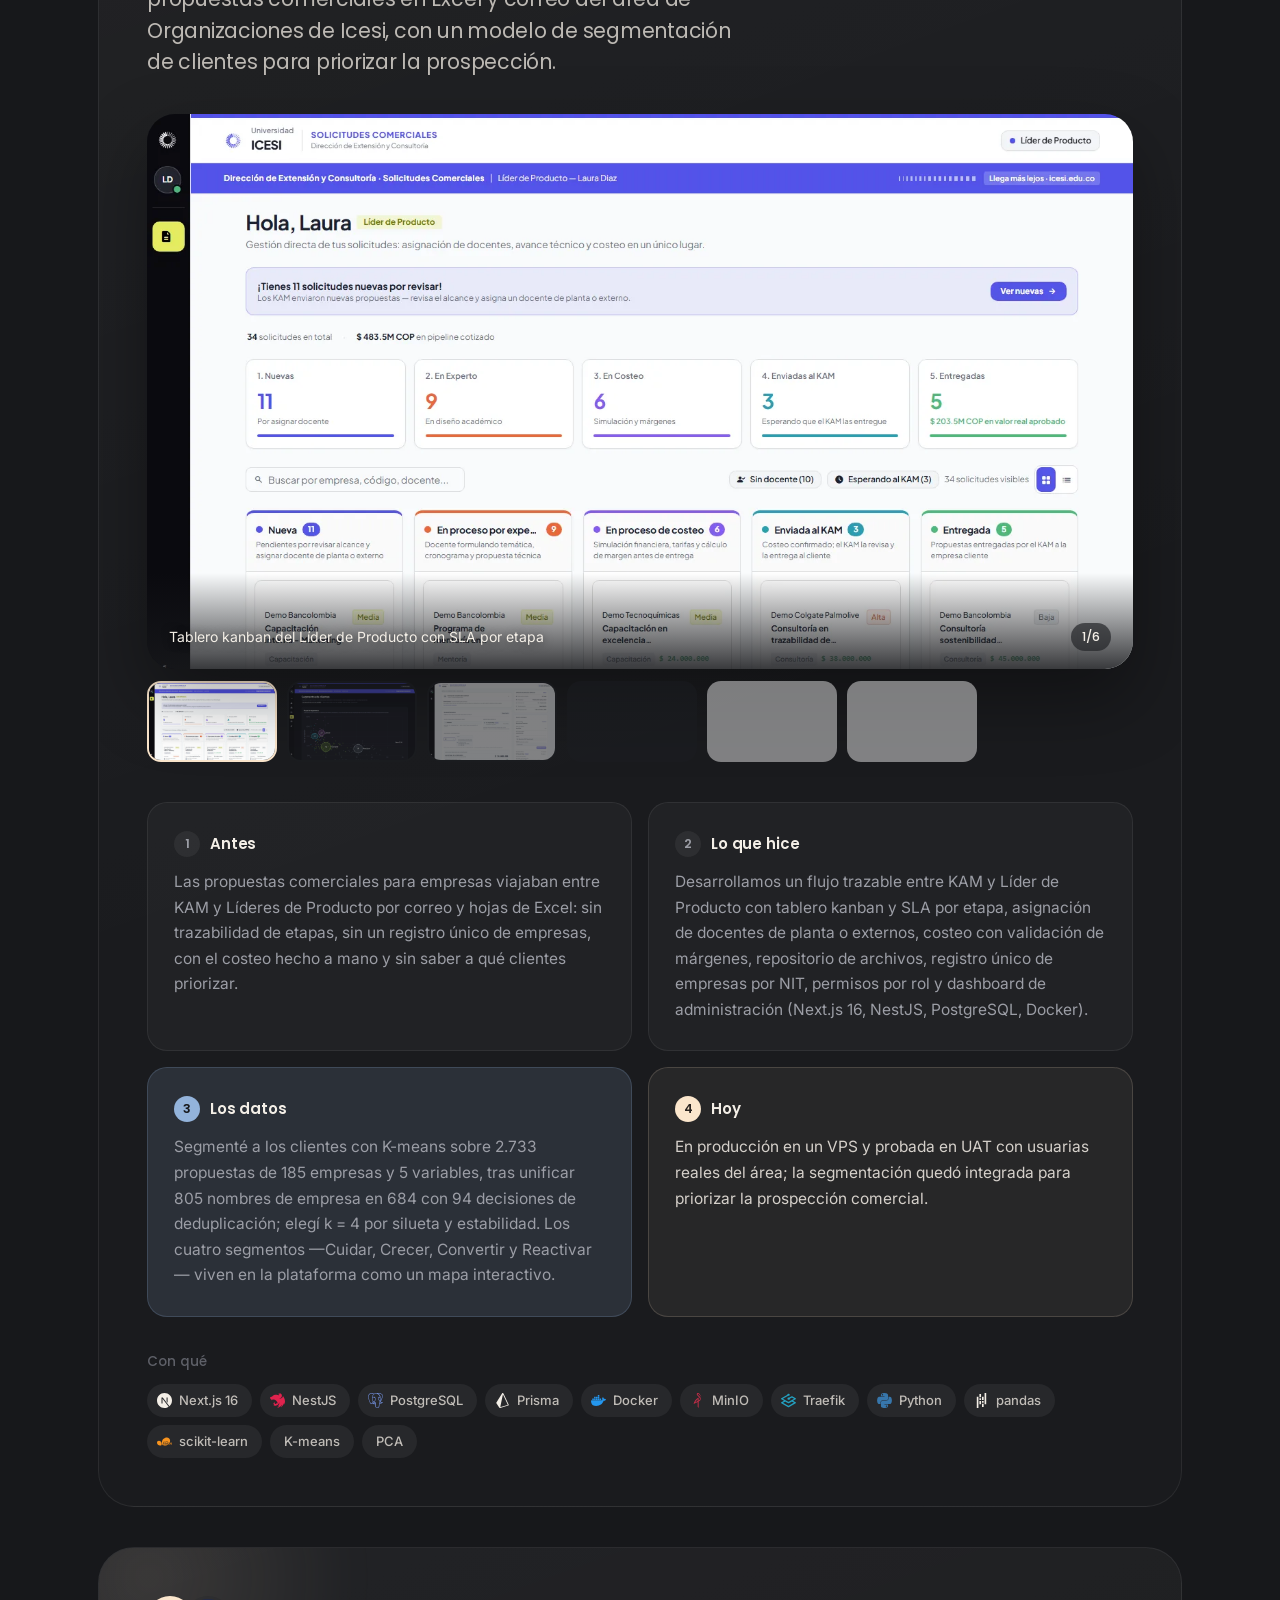
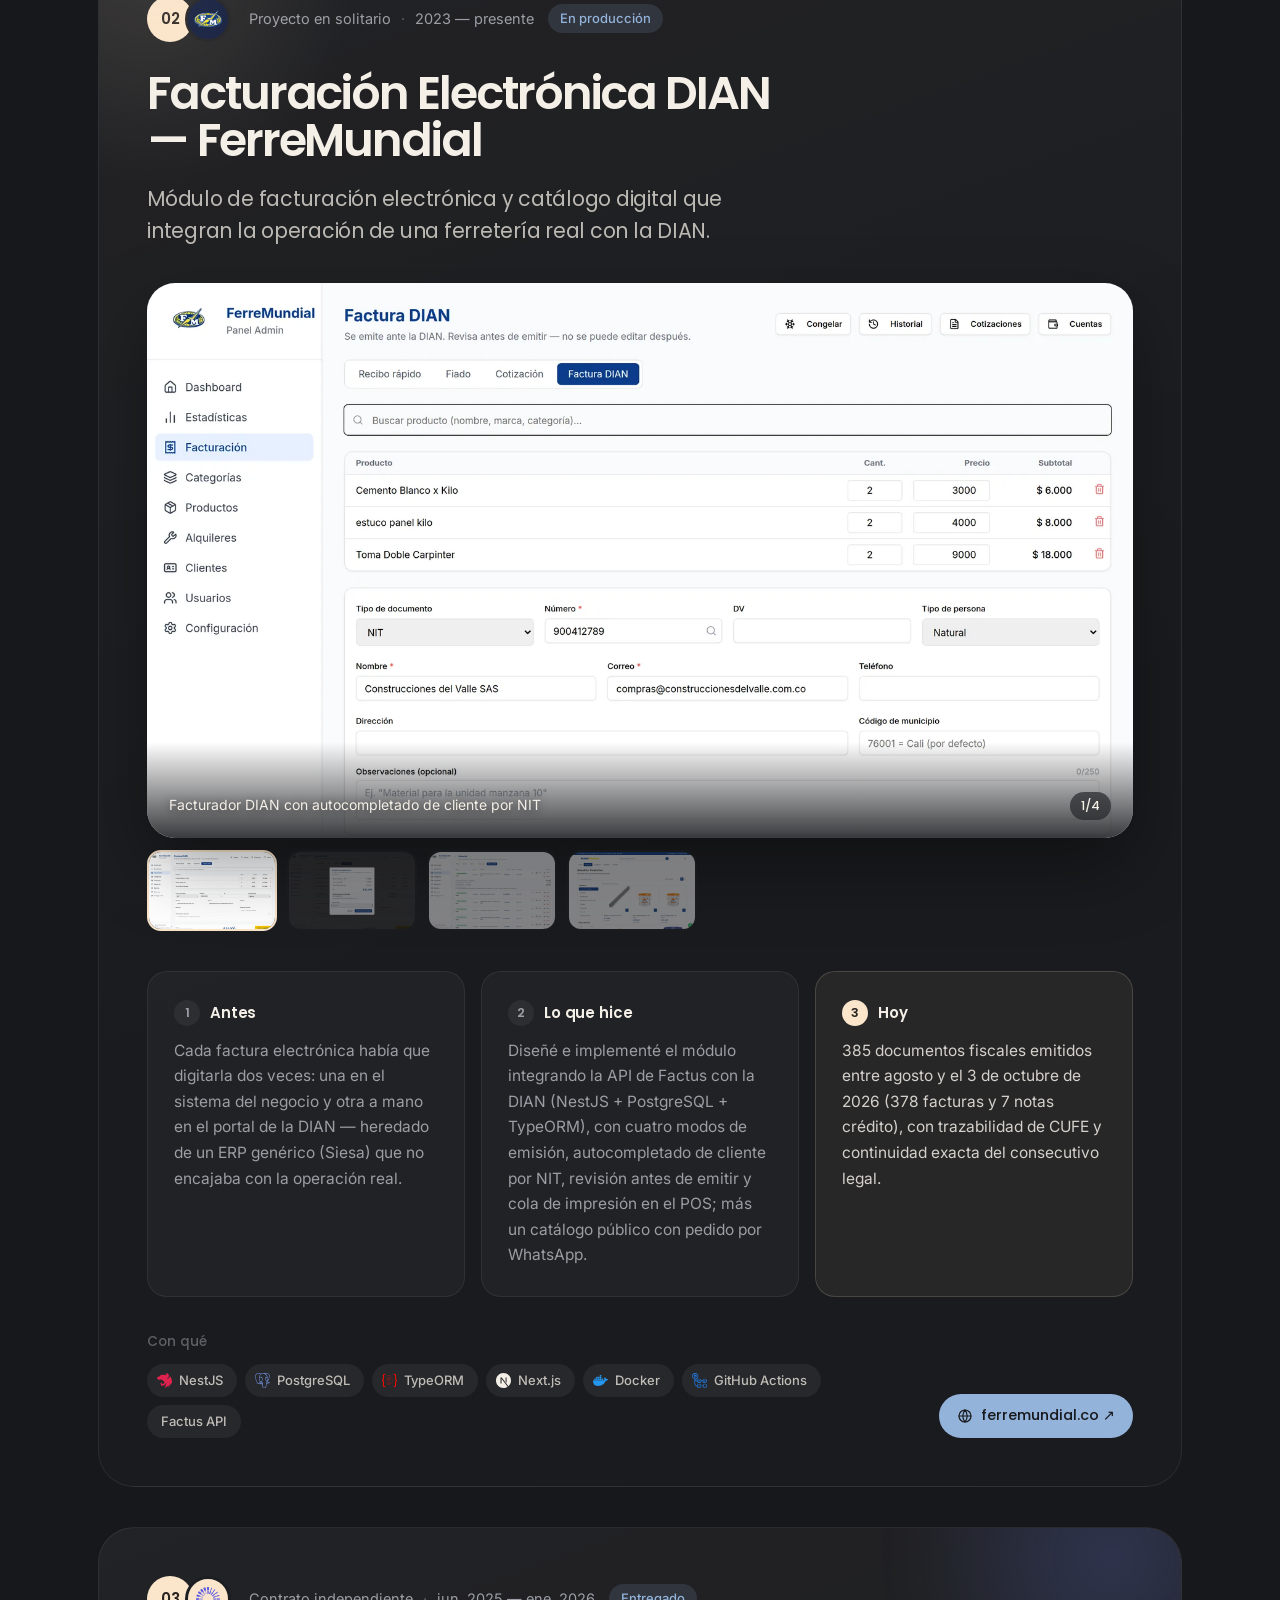
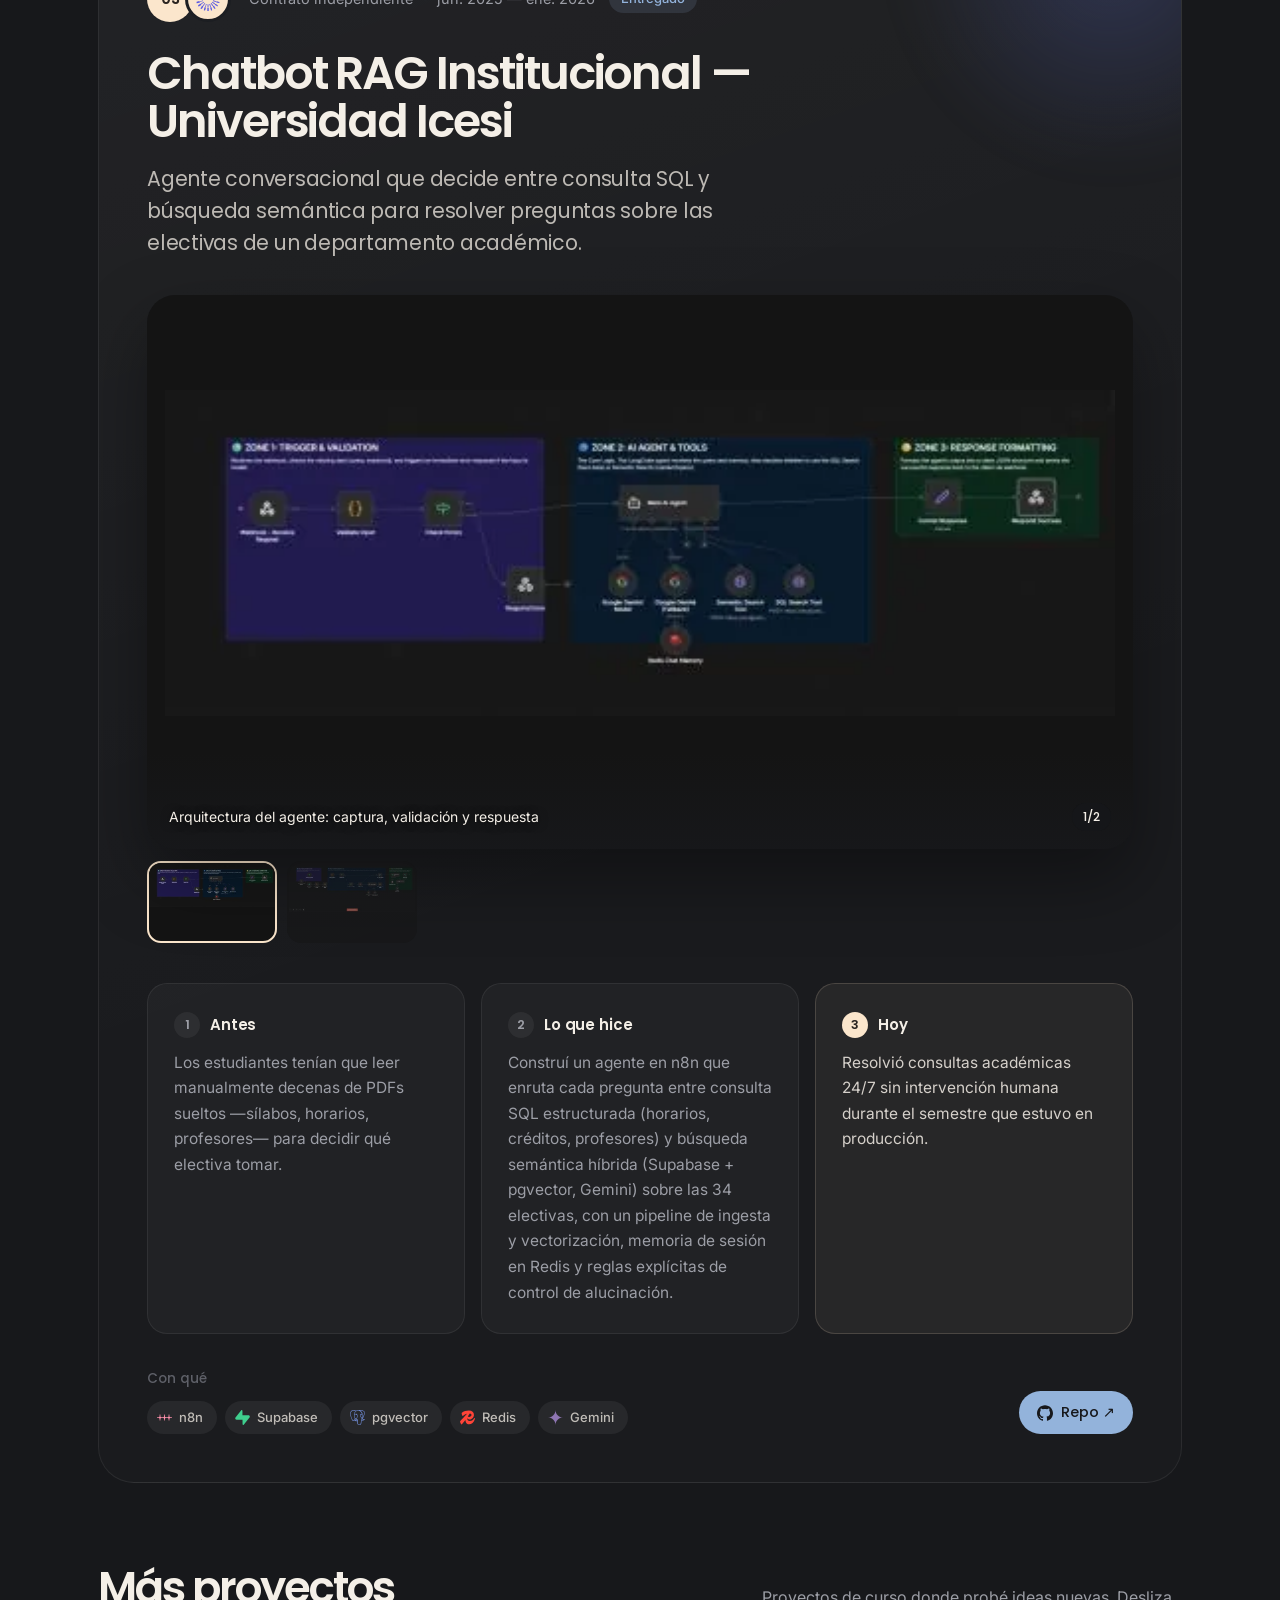
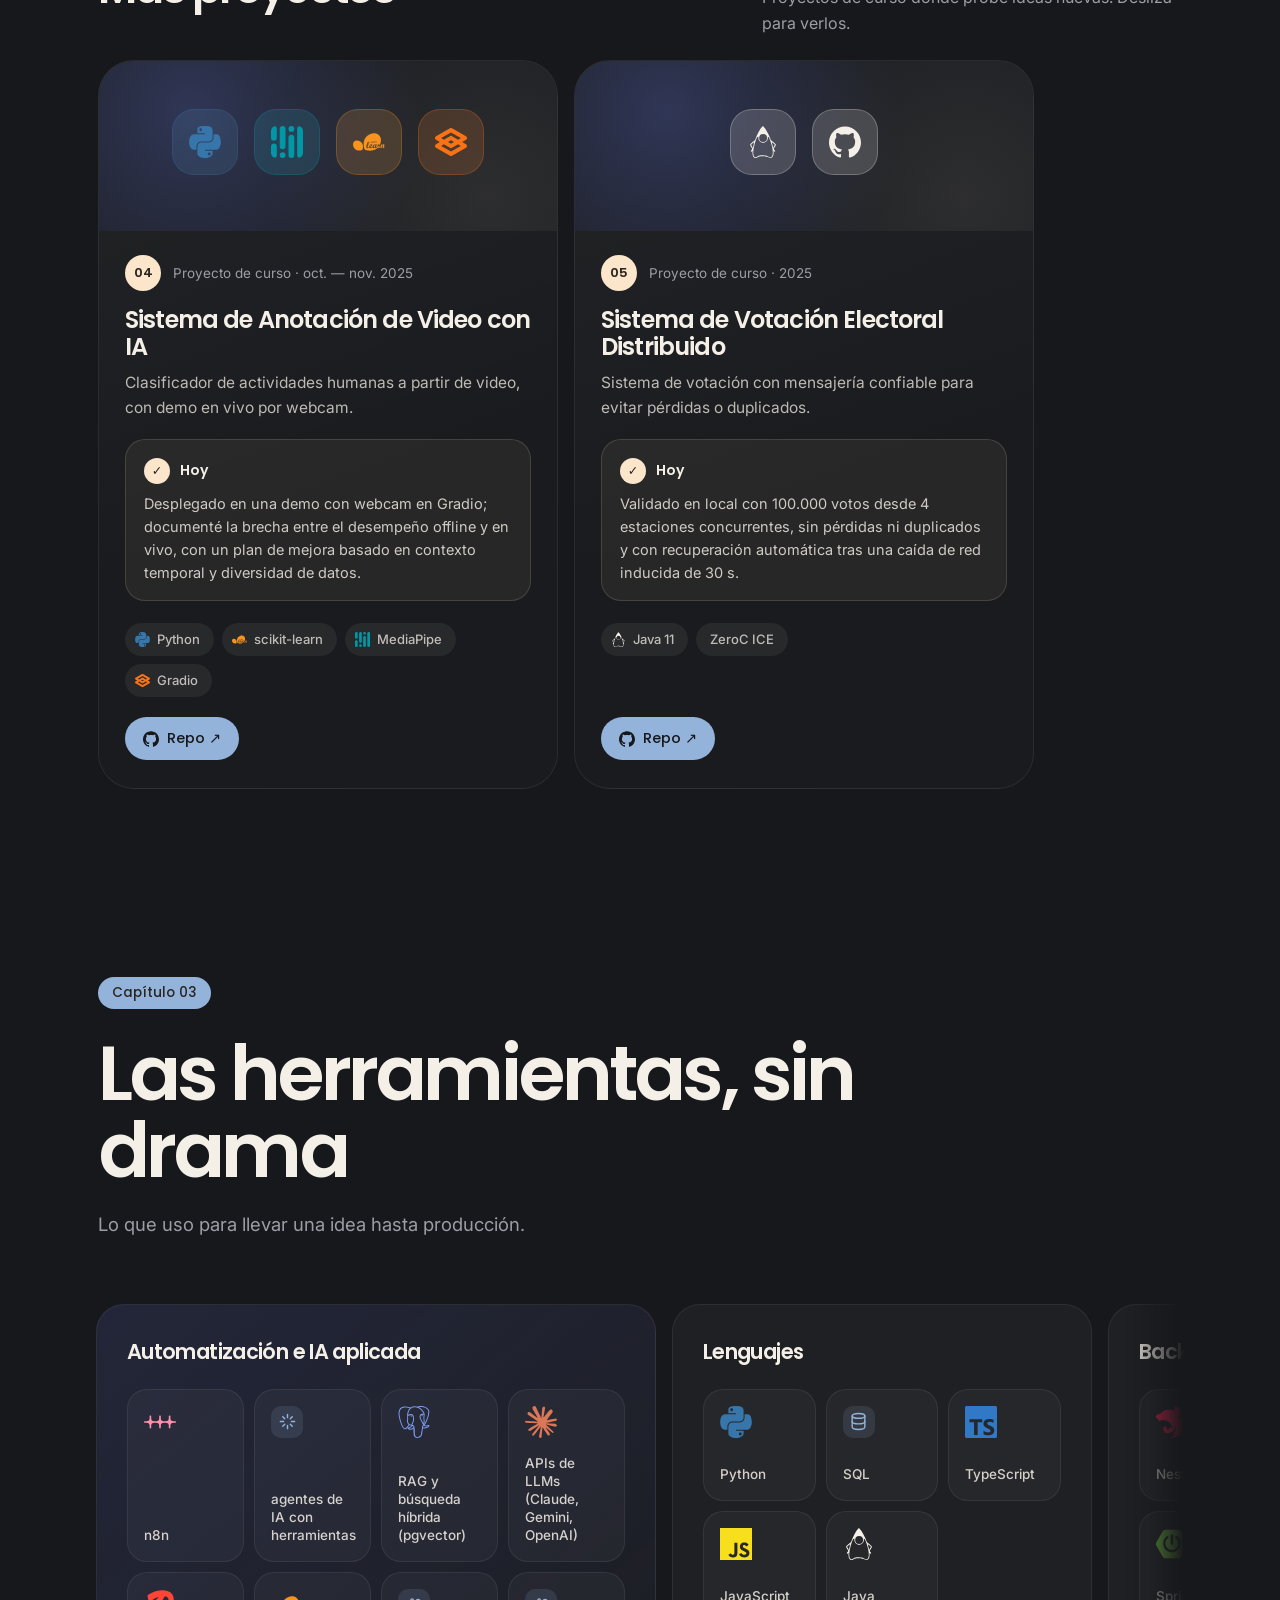
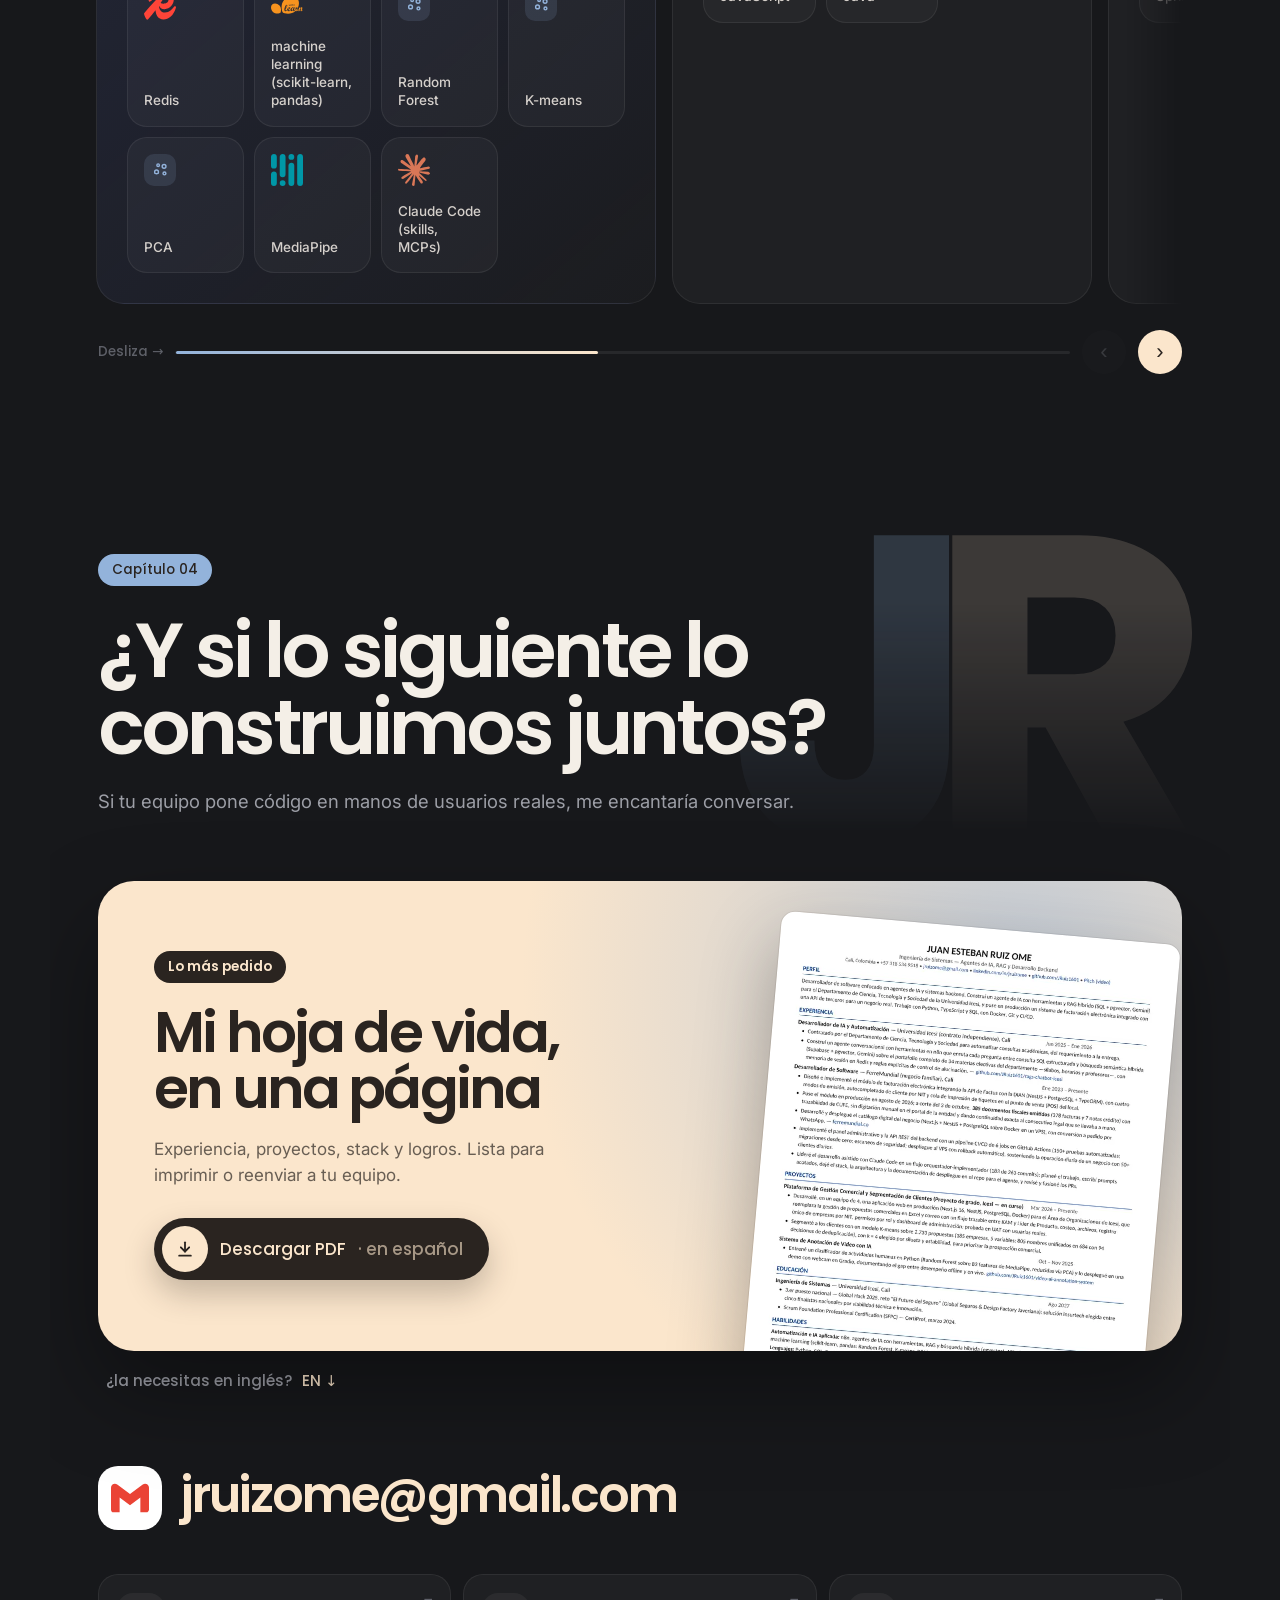
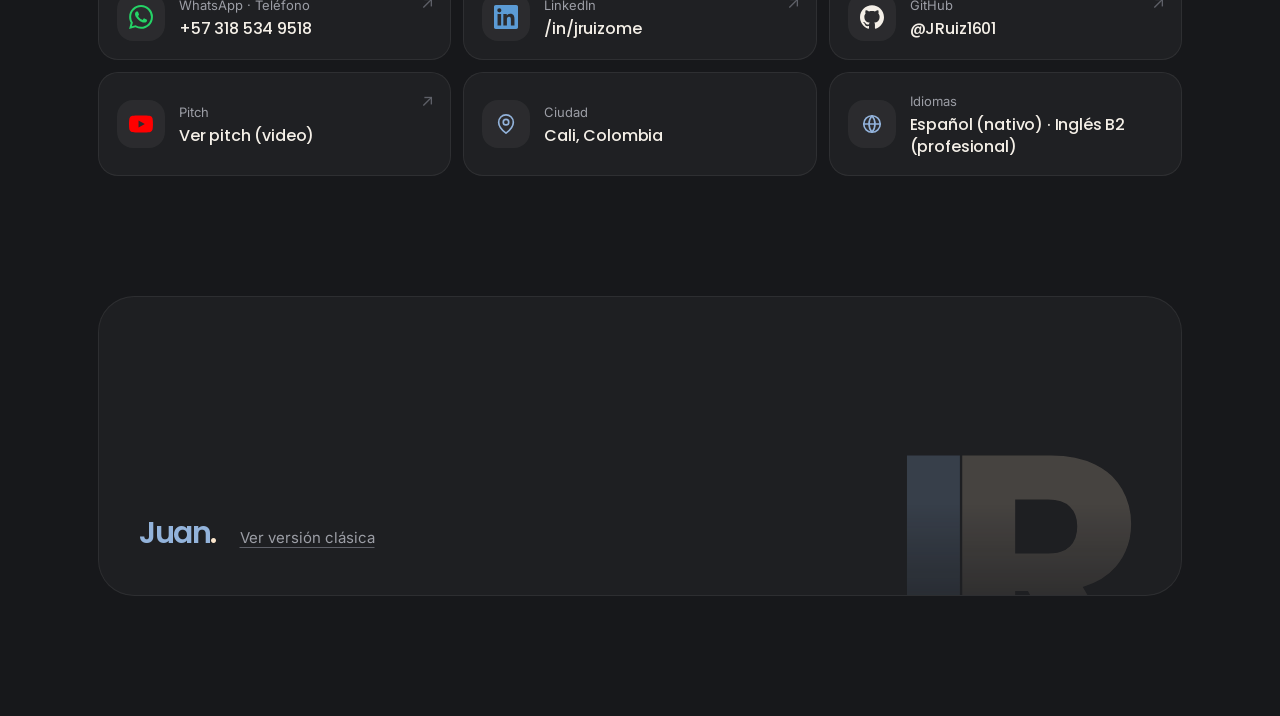
==== commit e704b9a4: "Variante /suave: 'Por el camino' y pasos de proyecto como carrusel con indicacion de deslizar En cel" ====
--- a/suave/index.html
+++ b/suave/index.html
@@ -10,7 +10,7 @@
 <link rel="preconnect" href="https://fonts.googleapis.com">
 <link rel="preconnect" href="https://fonts.gstatic.com" crossorigin>
 <link rel="stylesheet" href="https://fonts.googleapis.com/css2?family=Poppins:wght@400;500;600;700&family=Inter:wght@400;500;600&display=swap">
-<link rel="stylesheet" href="styles.css?v=12">
+<link rel="stylesheet" href="styles.css?v=15">
 </head>
 <body>
 
@@ -140,6 +140,6 @@
 <script src="../content.js?v=4"></script>
 <script src="story.js?v=7"></script>
 <script src="logos.js?v=1"></script>
-<script src="app.js?v=9"></script>
+<script src="app.js?v=10"></script>
 </body>
 </html>
--- a/suave/styles.css
+++ b/suave/styles.css
@@ -2002,32 +2002,6 @@
 .mini-body .chip-row { margin-bottom: 20px; }
 
 @media (max-width: 720px) {
-  /* pasos de cada proyecto: de lado en vez de apilados */
-  .steps {
-    display: flex;
-    overflow-x: auto;
-    scroll-snap-type: x mandatory;
-    scrollbar-width: none;
-    gap: 10px;
-    margin-left: -18px;
-    margin-right: -18px;
-    padding: 0 18px 4px;
-    scroll-padding-left: 18px;
-  }
-  .steps::-webkit-scrollbar { display: none; }
-  .steps .step { flex: 0 0 82%; scroll-snap-align: start; }
-
-  /* "por el camino": de lado */
-  .along-grid {
-    display: flex;
-    overflow-x: auto;
-    scroll-snap-type: x mandatory;
-    scrollbar-width: none;
-    gap: 22px;
-  }
-  .along-grid::-webkit-scrollbar { display: none; }
-  .along-grid .aside-item { flex: 0 0 78%; scroll-snap-align: start; }
-
   /* contacto más compacto: dos columnas */
   .contact-grid { grid-template-columns: 1fr 1fr; gap: 10px; }
   .contact-row { flex-direction: column; align-items: flex-start; gap: 10px; padding: 14px; }
@@ -2047,3 +2021,36 @@
   .rail-stack .tile-mono .ico { width: 14px; height: 14px; }
   .rail-stack .tile-name { font-size: 12.5px; line-height: 1.25; }
 }
+
+/* ---------- carruseles que en pantalla grande son cuadrícula ---------- */
+.rail-steps { margin-top: 40px; }
+.rail-along .aside-item { width: auto; }
+@media (min-width: 721px) {
+  .rail-grid .rail-track {
+    display: grid;
+    overflow: visible;
+    -webkit-mask-image: none;
+    mask-image: none;
+    cursor: default;
+    padding: 0;
+    margin: 0;
+  }
+  .rail-grid .rail-nav { display: none; }
+  .rail-along .rail-track { grid-template-columns: repeat(3, 1fr); gap: 30px; }
+  .rail-steps .rail-track { gap: 16px; }
+  .rail-steps.steps-3 .rail-track { grid-template-columns: repeat(3, 1fr); }
+  .rail-steps.steps-4 .rail-track { grid-template-columns: repeat(2, 1fr); }
+}
+@media (min-width: 721px) and (max-width: 1000px) {
+  .rail-steps.steps-3 .rail-track { grid-template-columns: 1fr; }
+  .rail-along .rail-track { grid-template-columns: 1fr 1fr; }
+}
+@media (max-width: 720px) {
+  .rail-steps { margin-top: 26px; }
+  .rail-steps .step { width: 64vw; }
+  .rail-along .aside-item { width: 64vw; }
+  .rail-along .rail-track { gap: 16px; }
+  /* en celular las tarjetas del carrusel ya están visibles, así asoma la siguiente */
+  .rail-track > .reveal { opacity: 1; transform: none; filter: none; }
+  .rail-grid .rail-nav { margin-top: 14px; }
+}
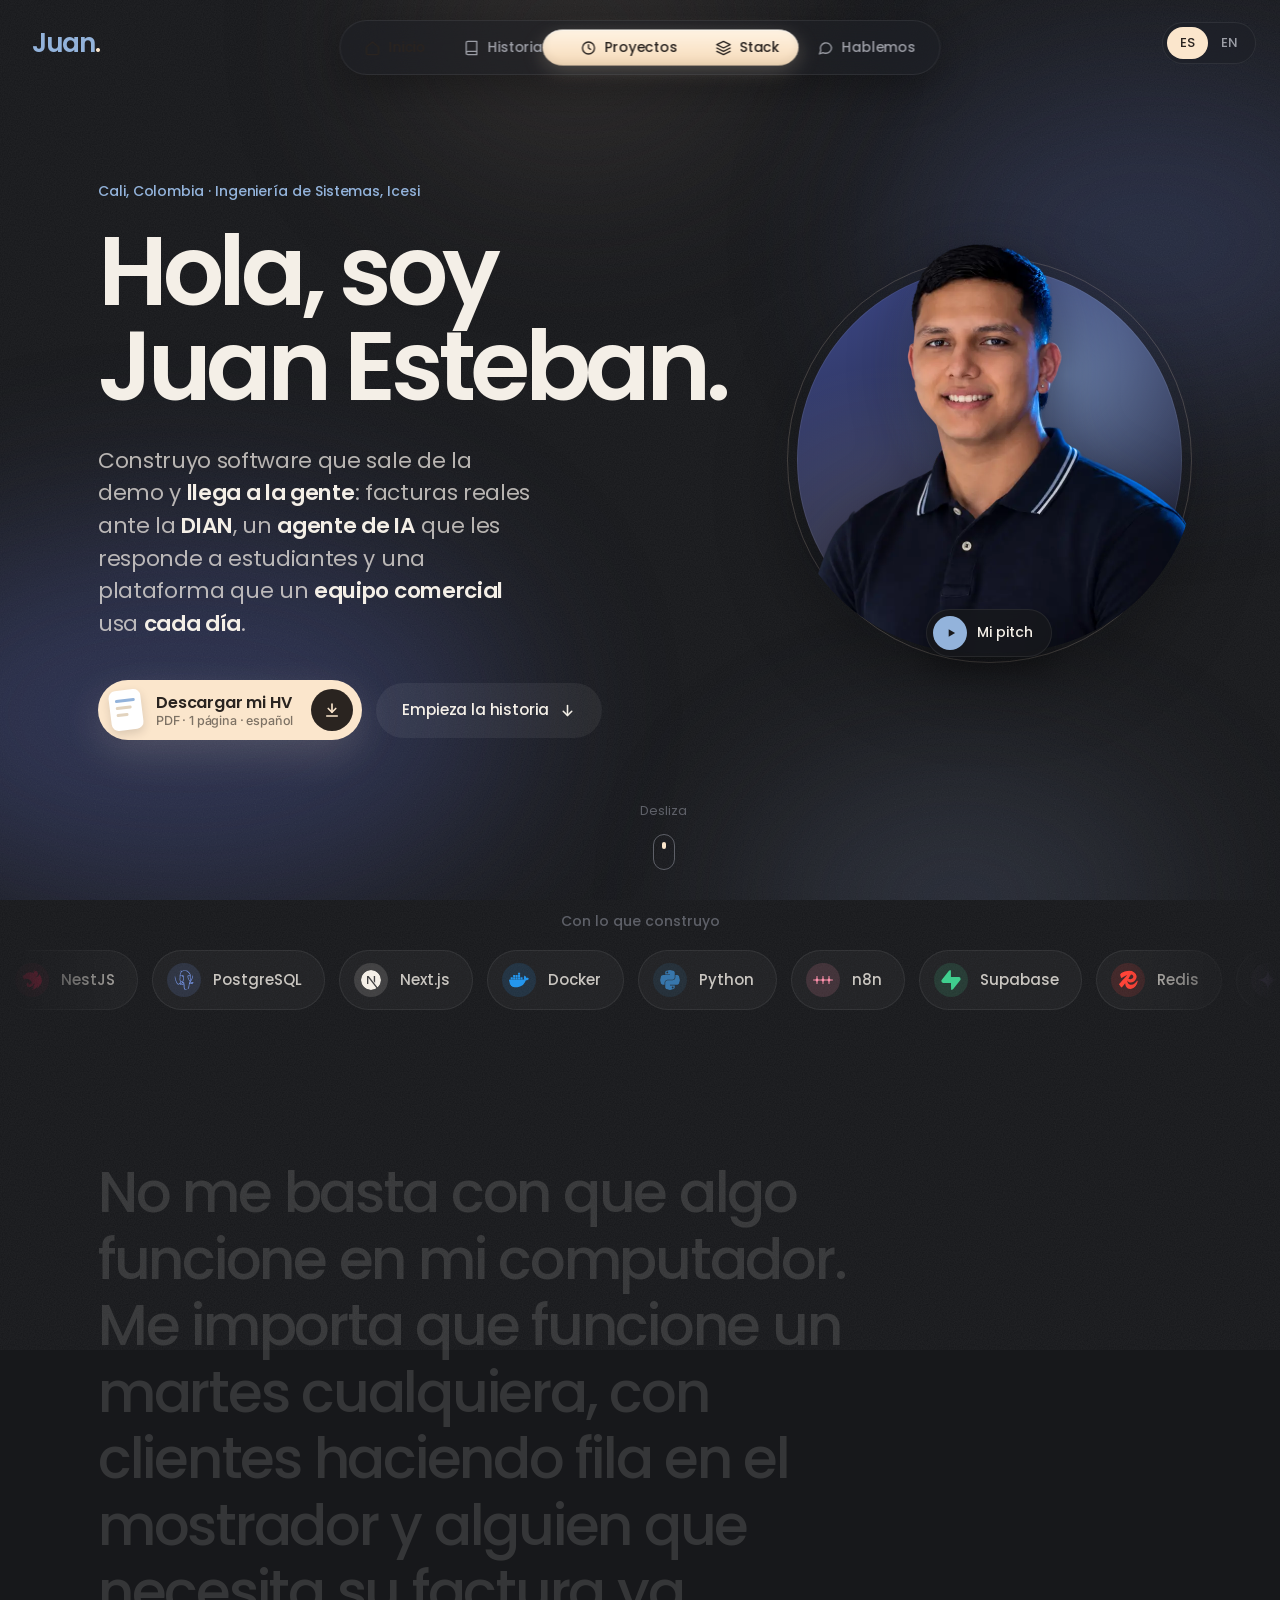
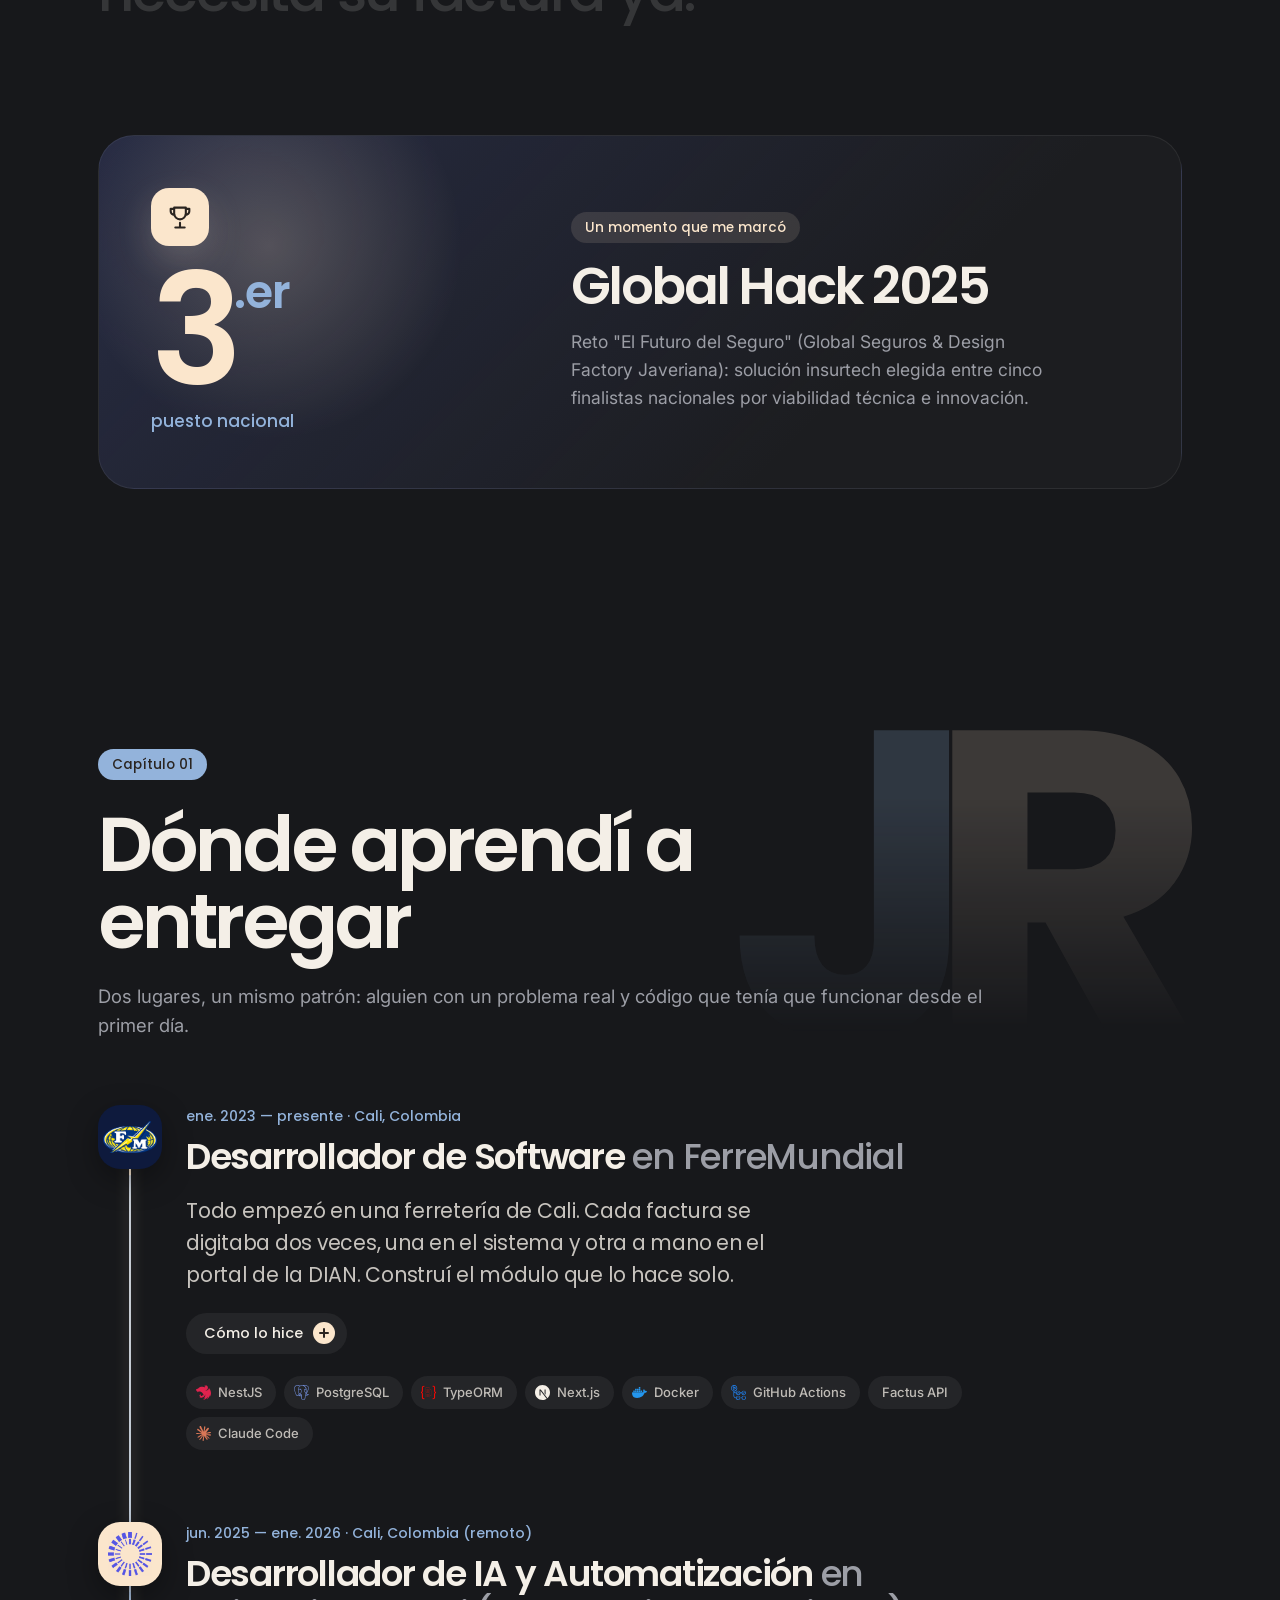
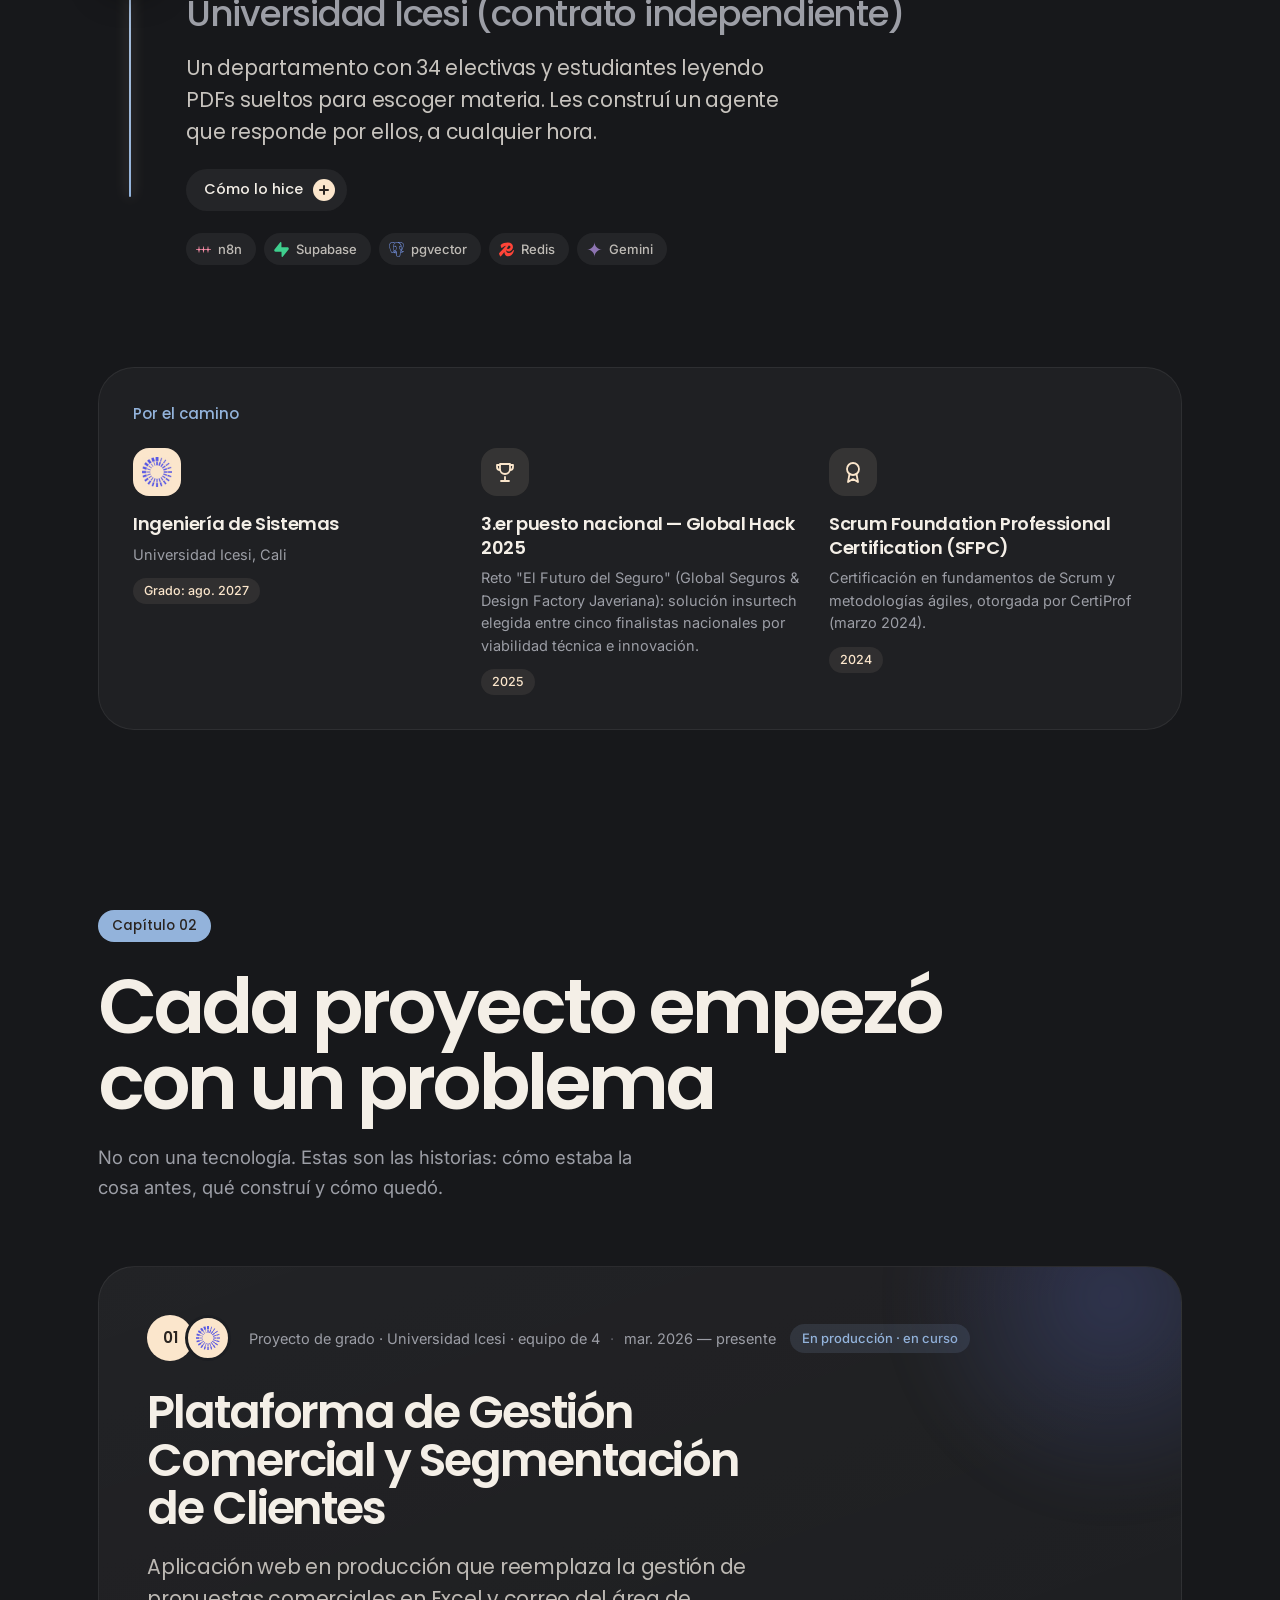
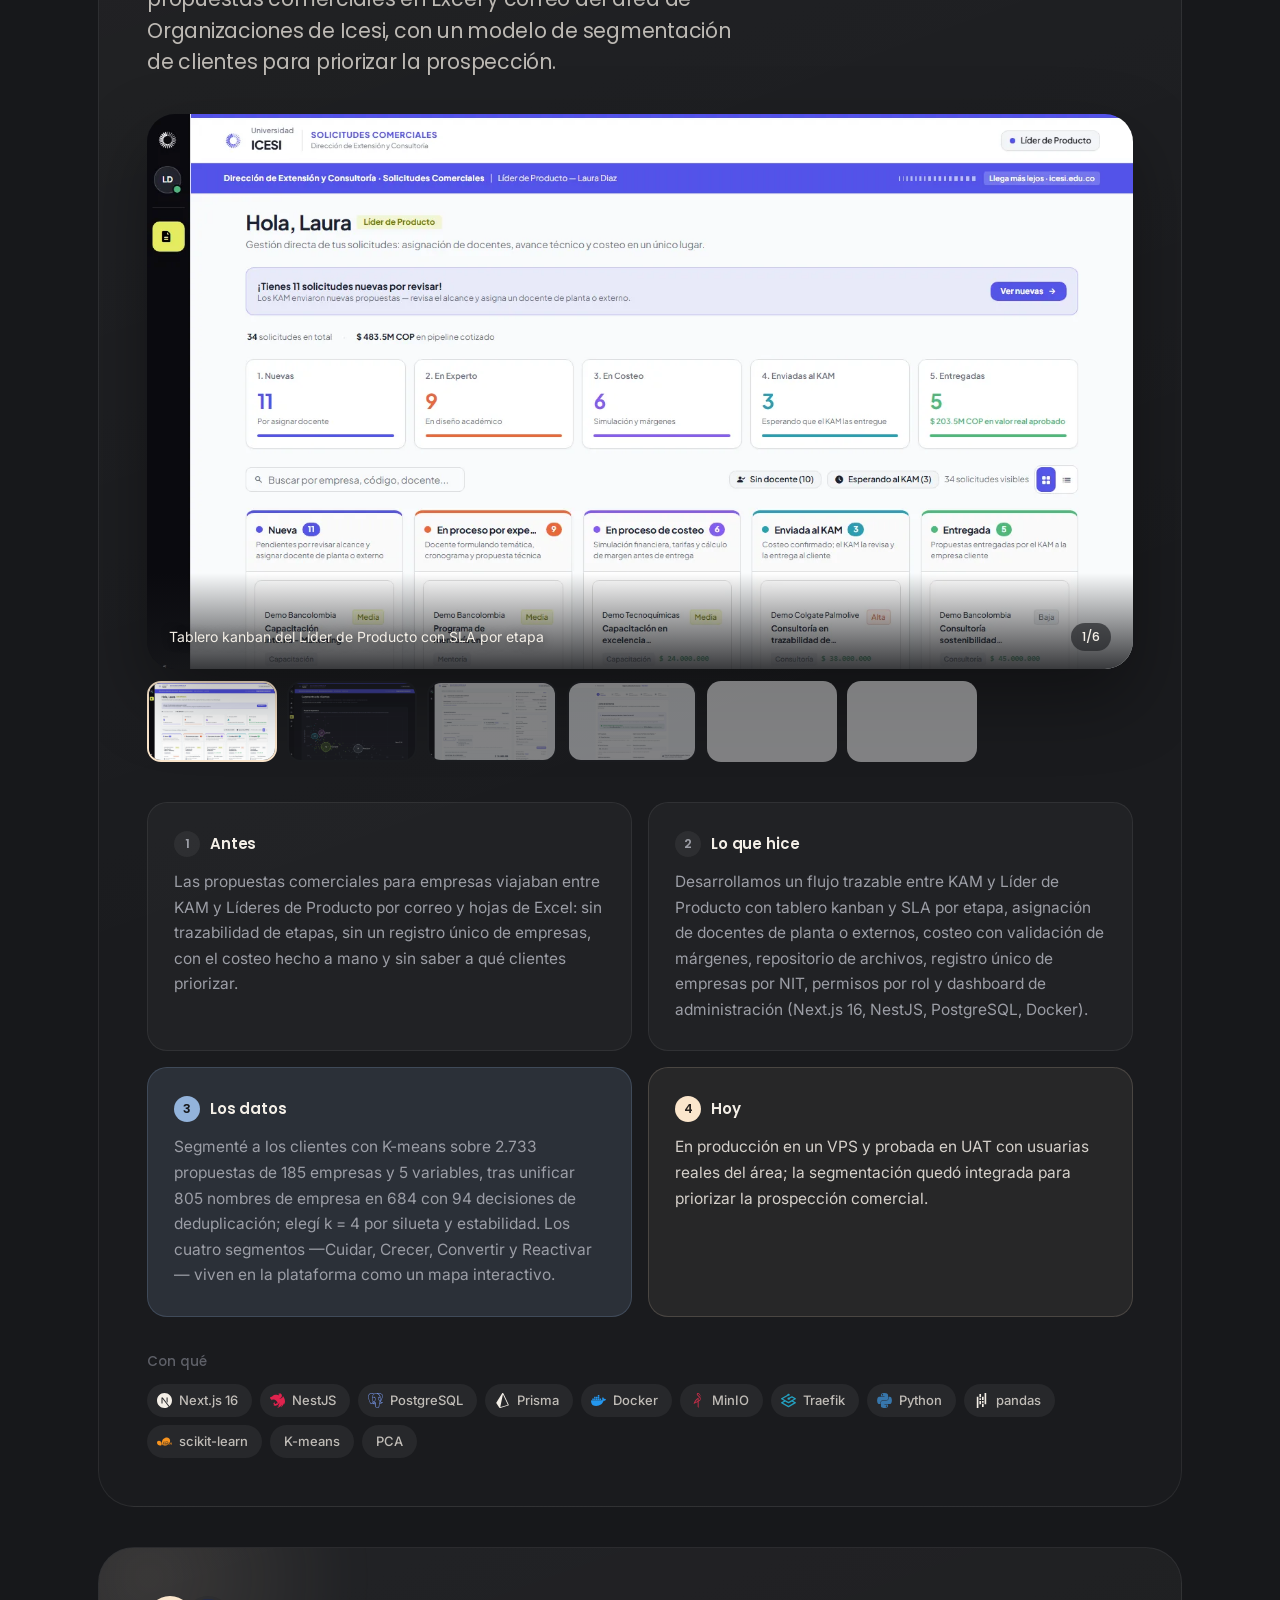
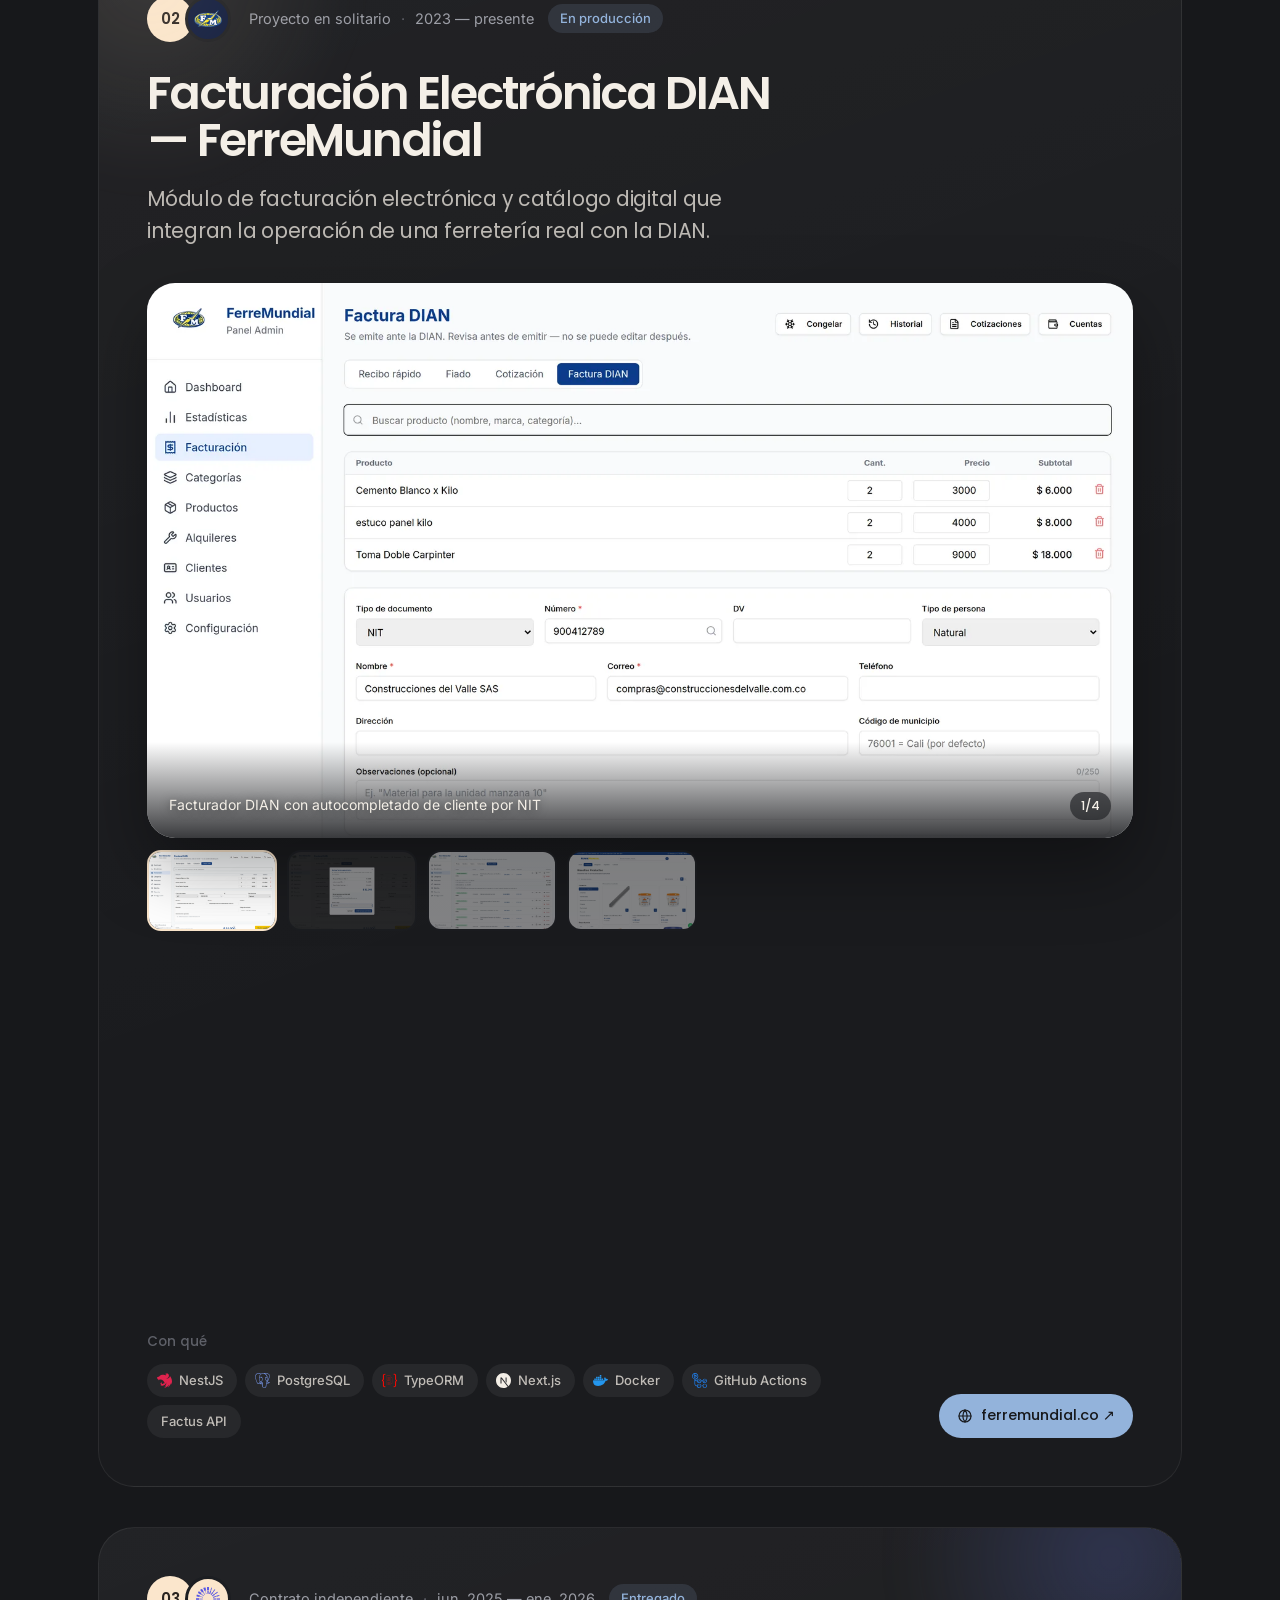
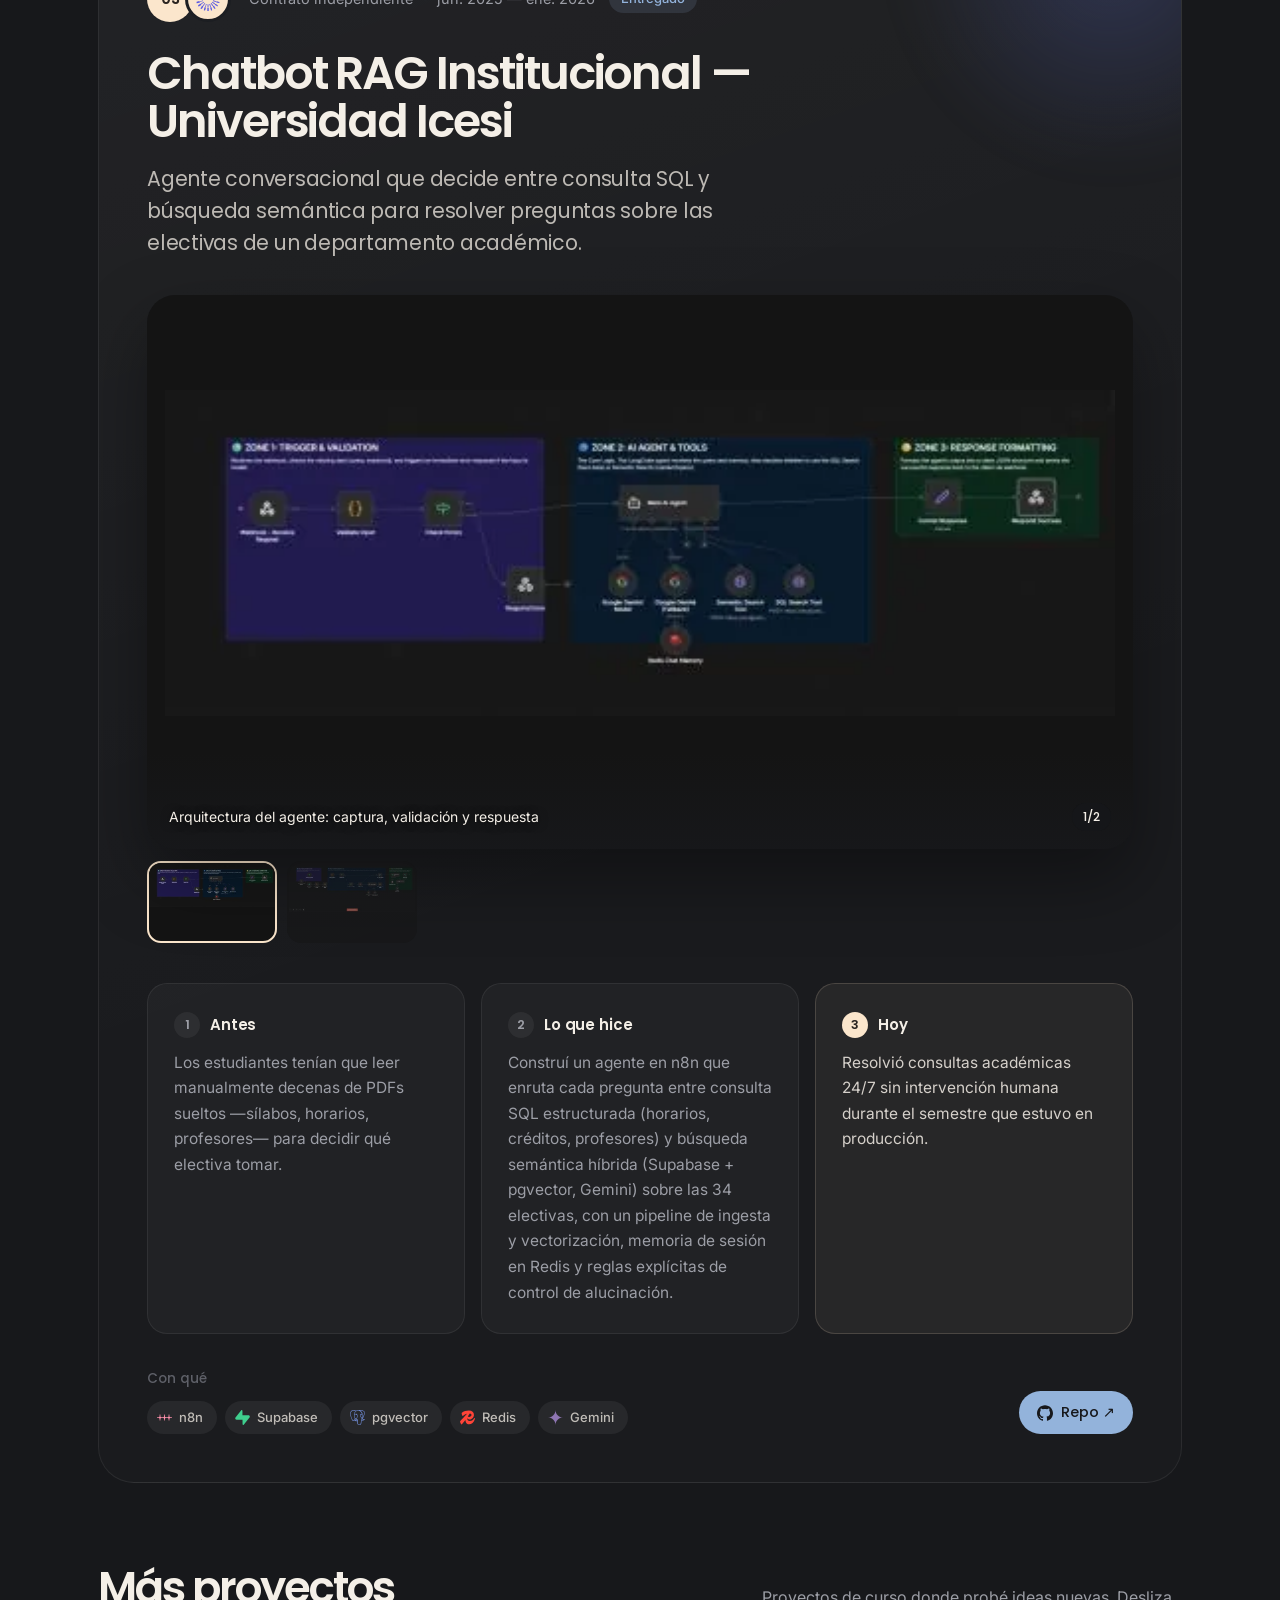
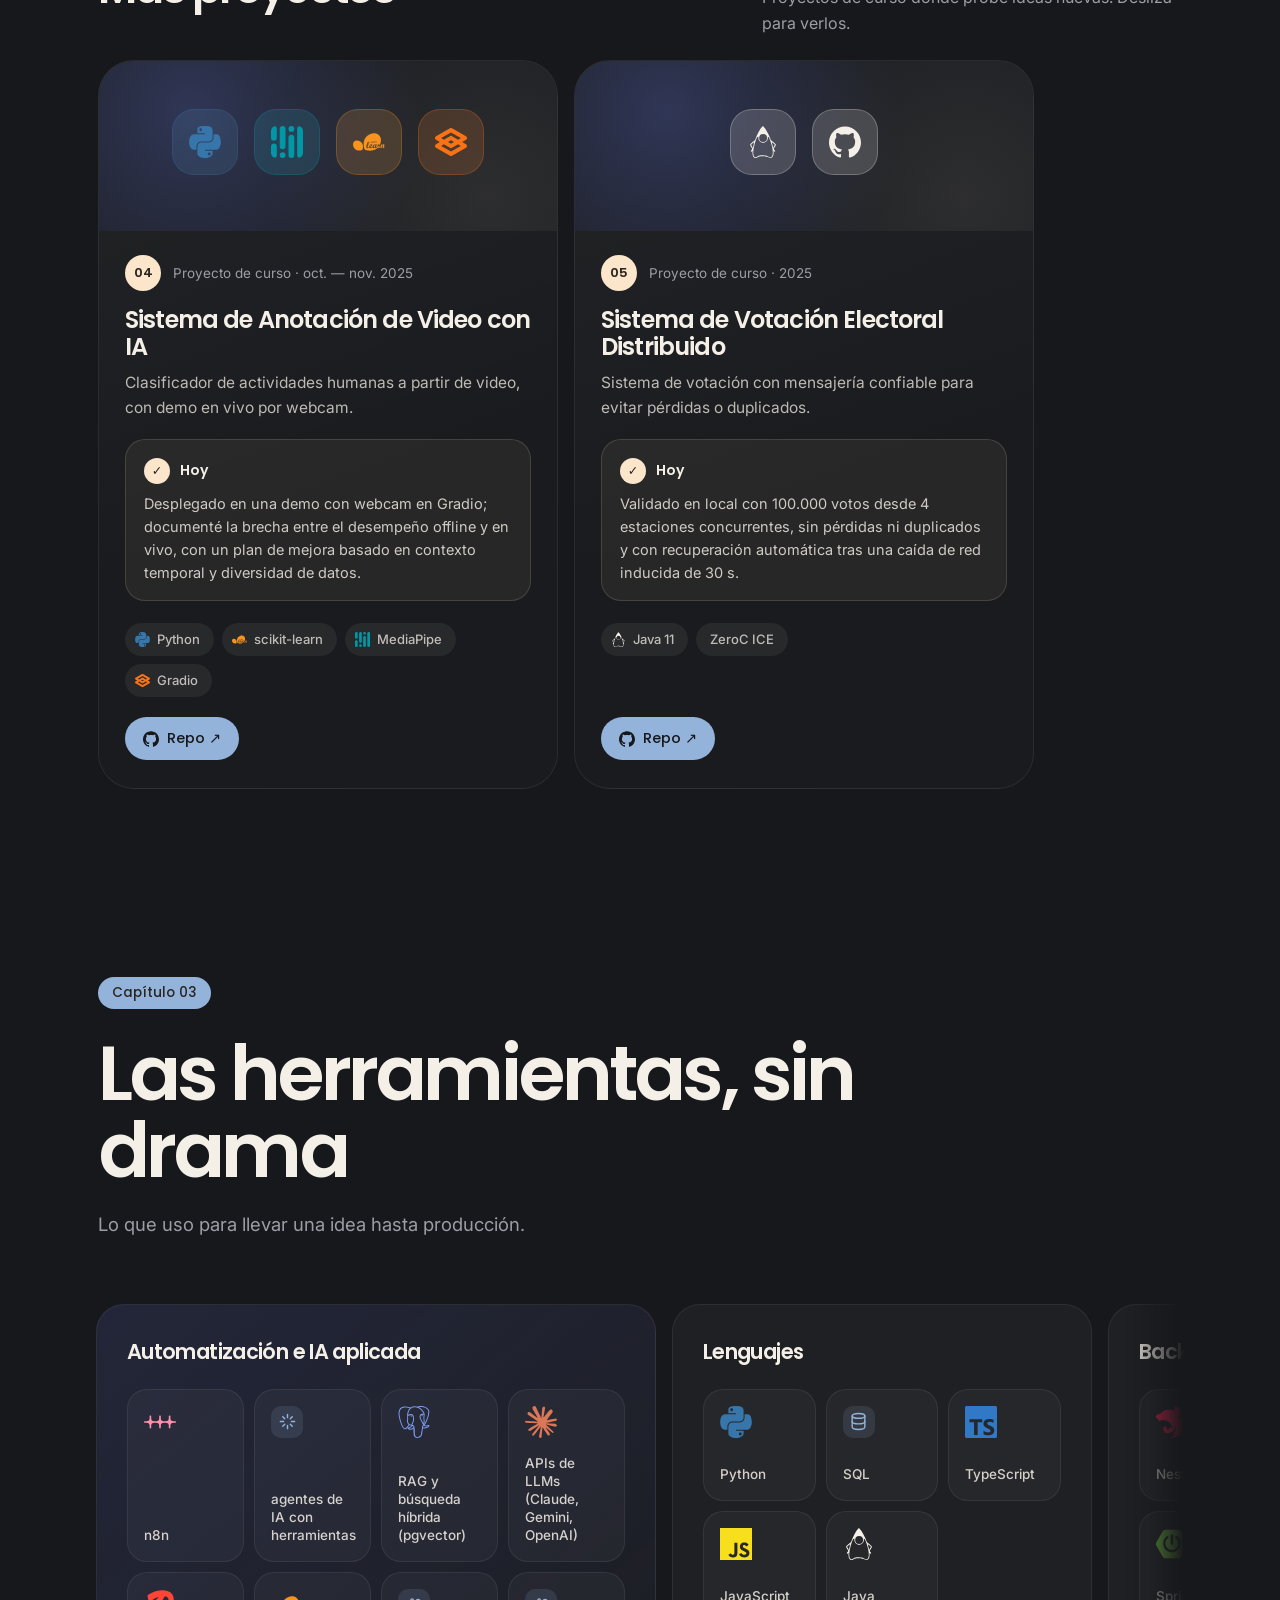
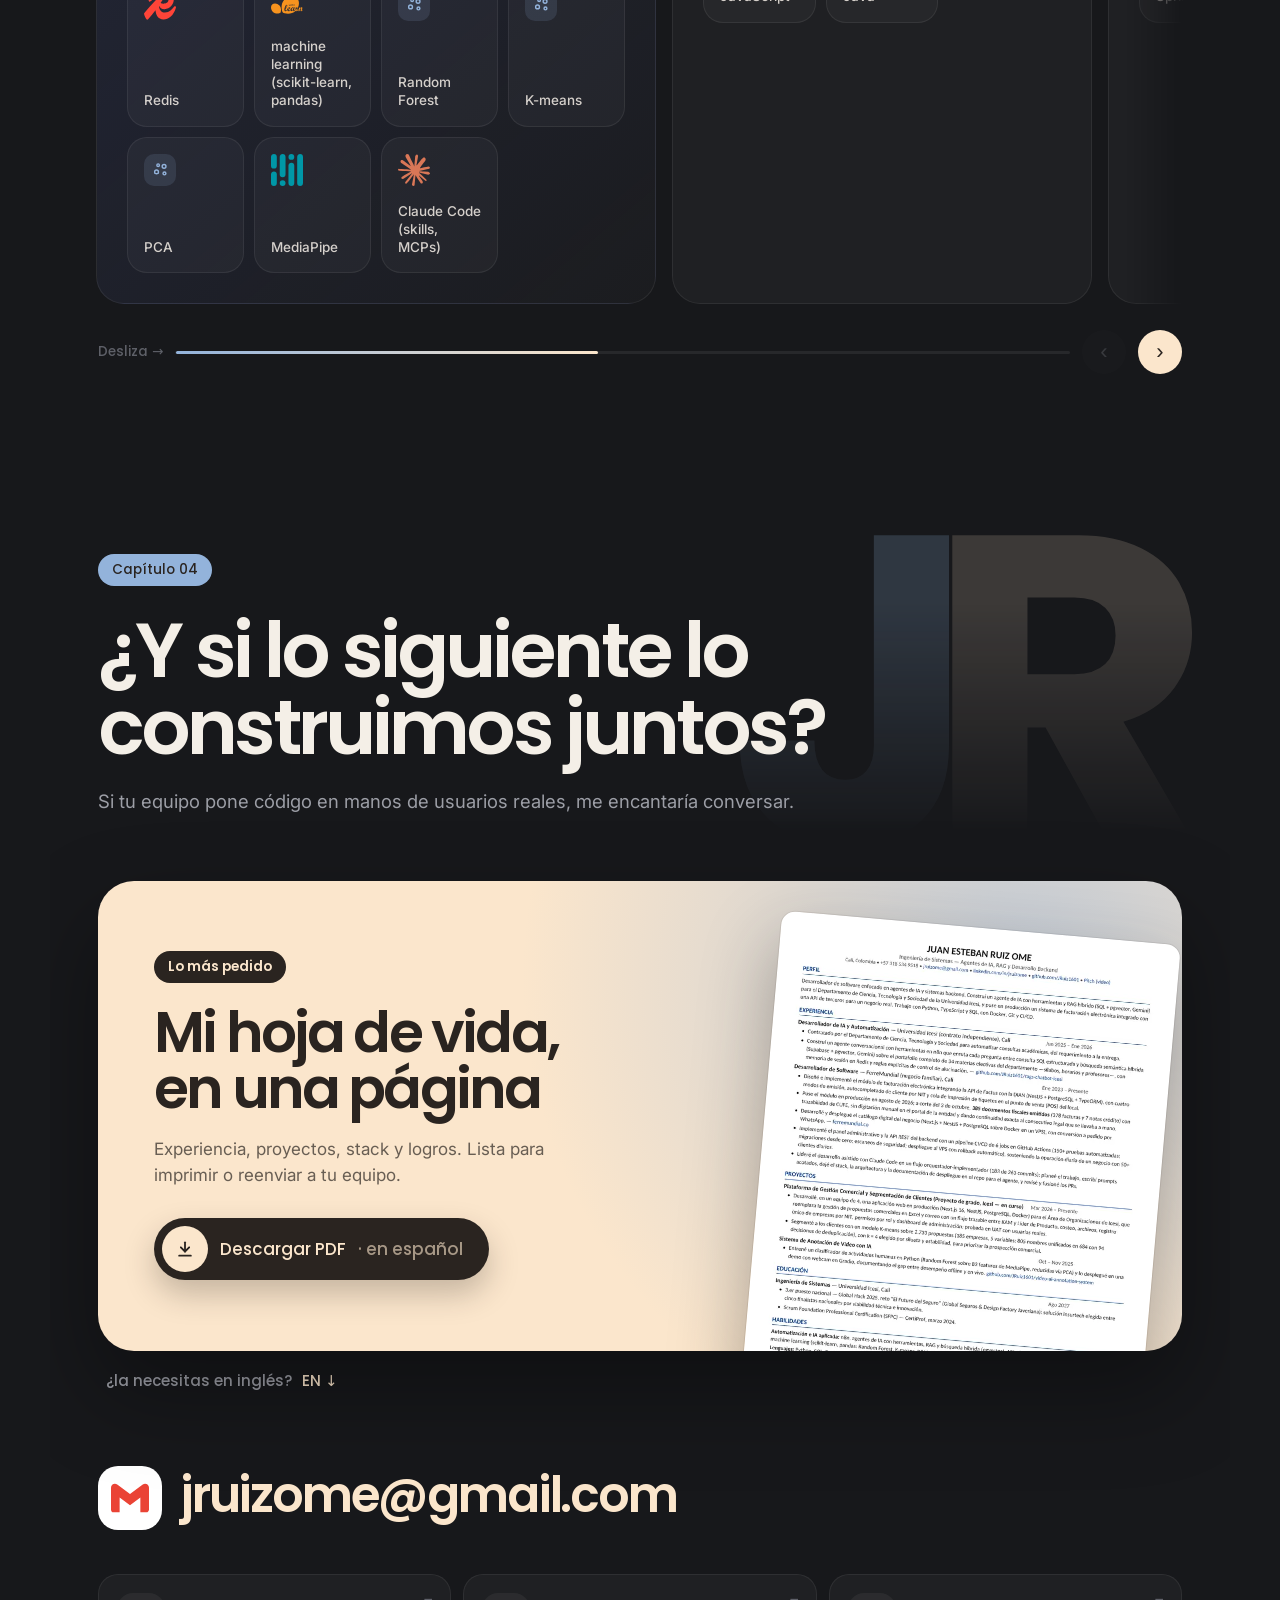
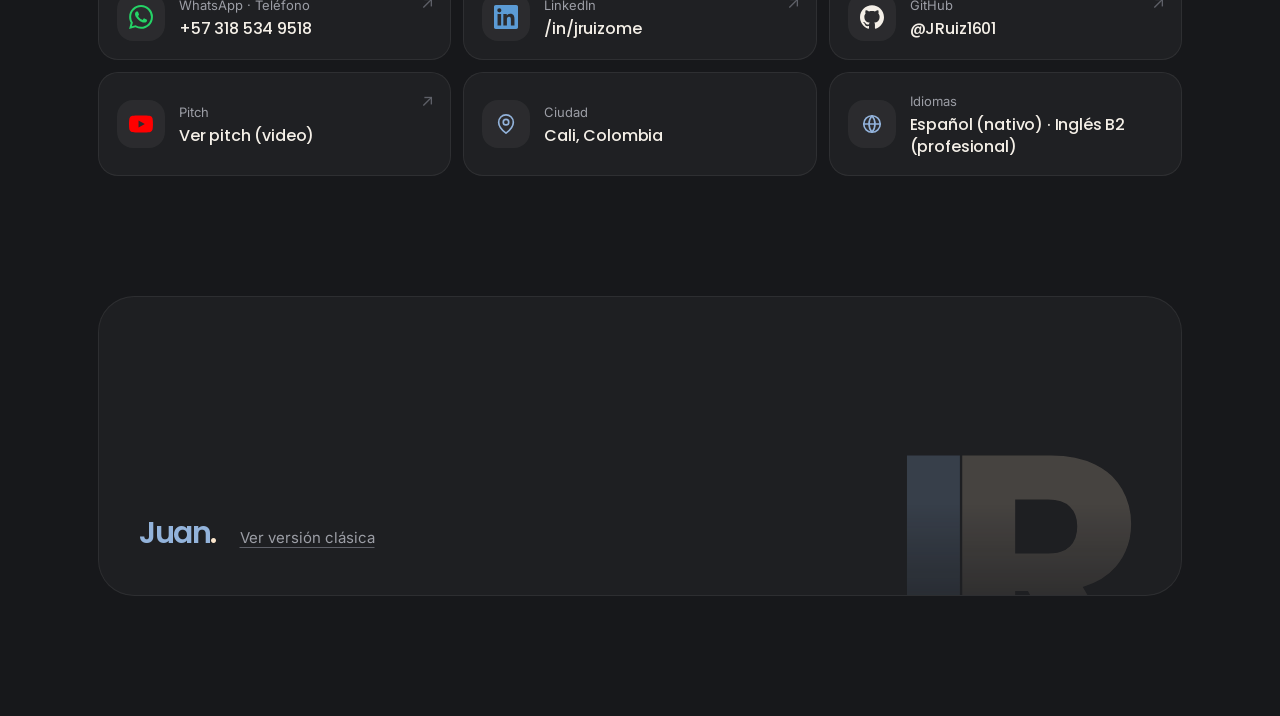
==== commit fe923660: "Variante /suave: resalta 'equipo comercial' en la intro Co-Authored-By: Claude Opus 5.5 <noreply@ant" ====
--- a/suave/index.html
+++ b/suave/index.html
@@ -138,7 +138,7 @@
 </div>
 
 <script src="../content.js?v=4"></script>
-<script src="story.js?v=7"></script>
+<script src="story.js?v=8"></script>
 <script src="logos.js?v=1"></script>
 <script src="app.js?v=10"></script>
 </body>
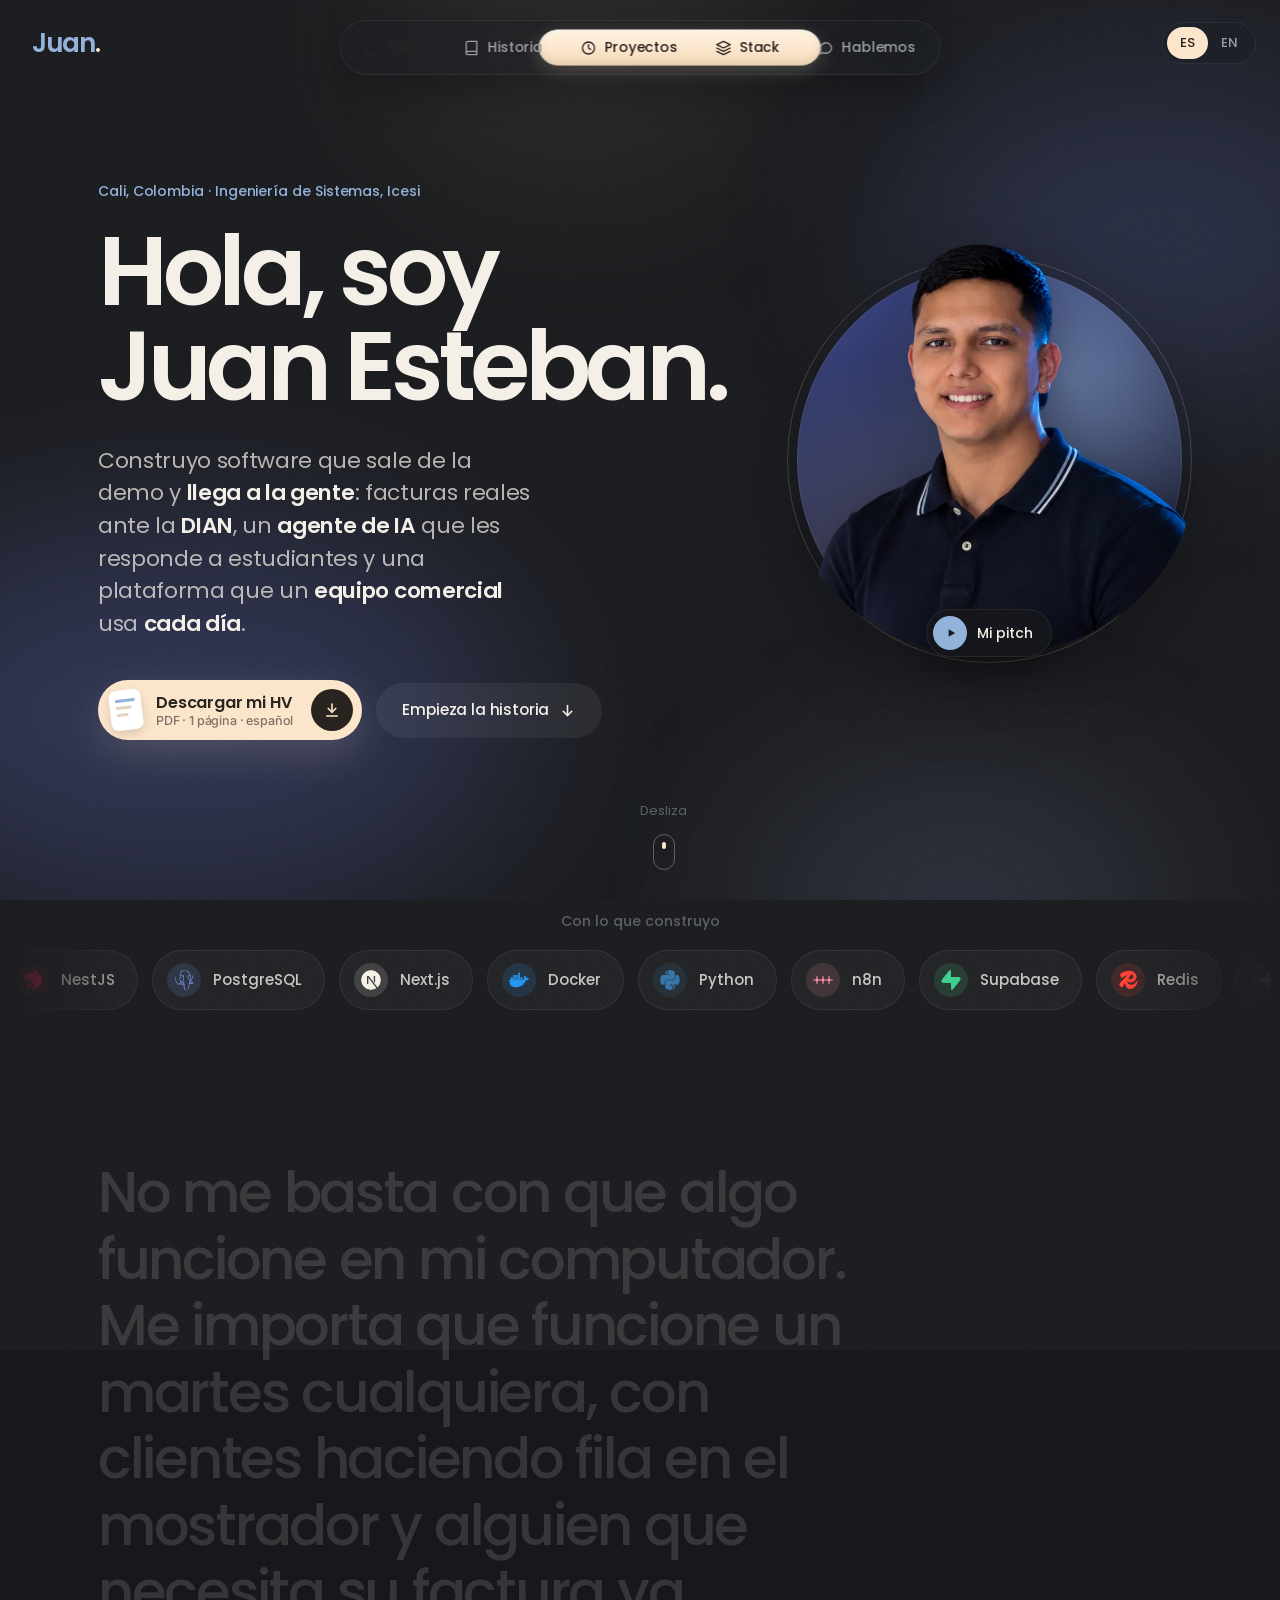
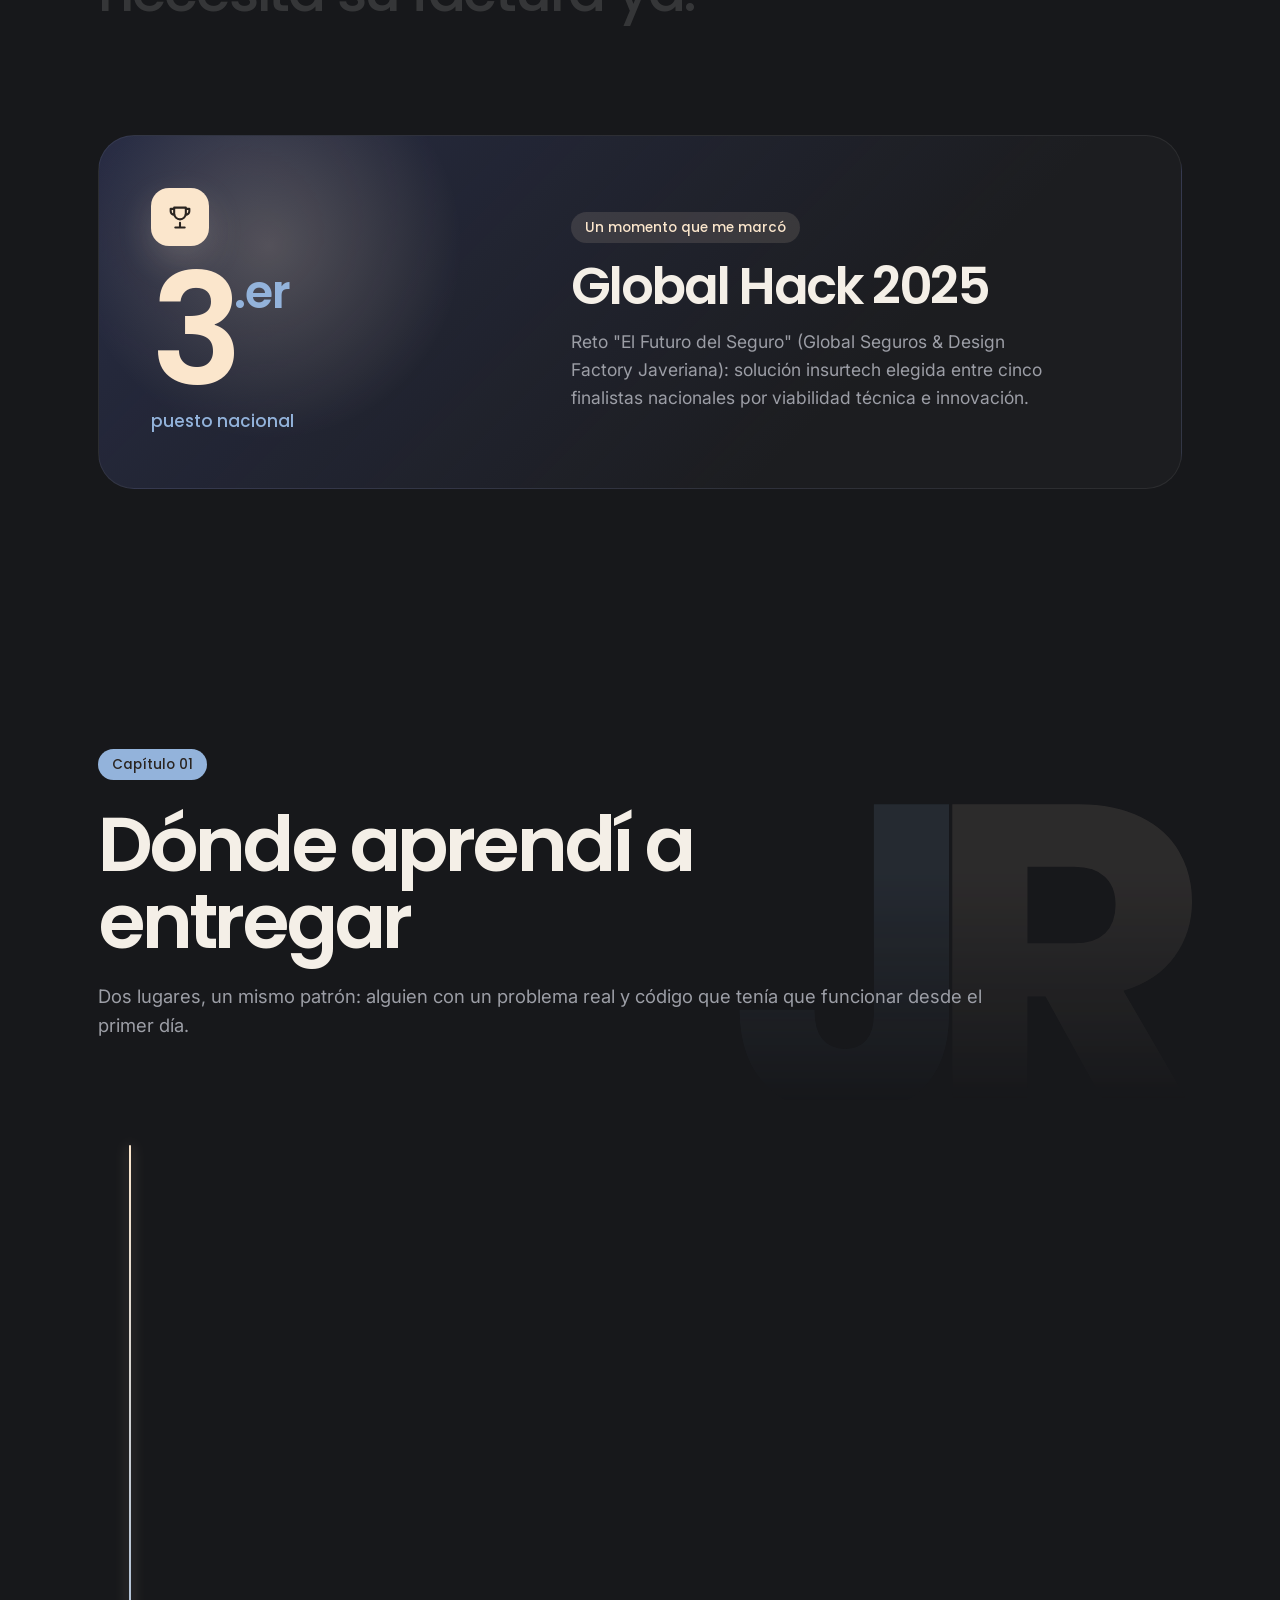
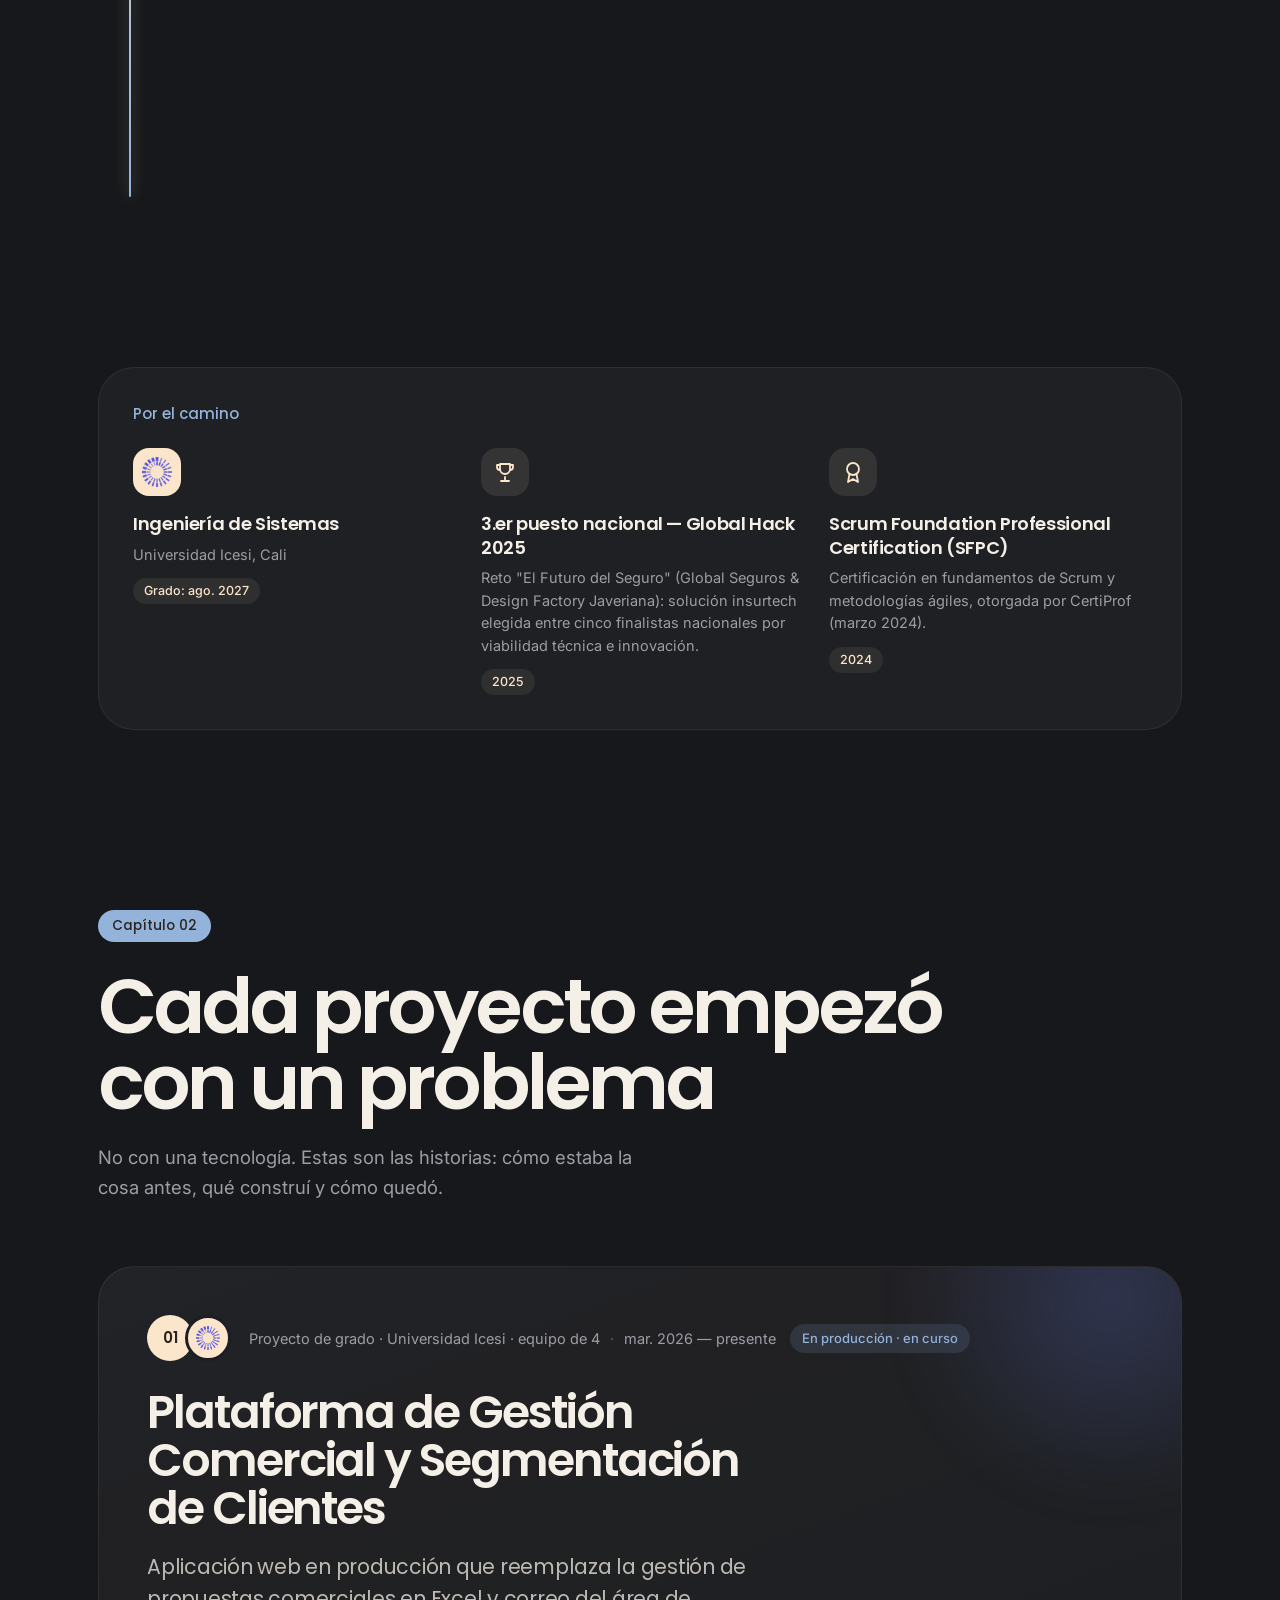
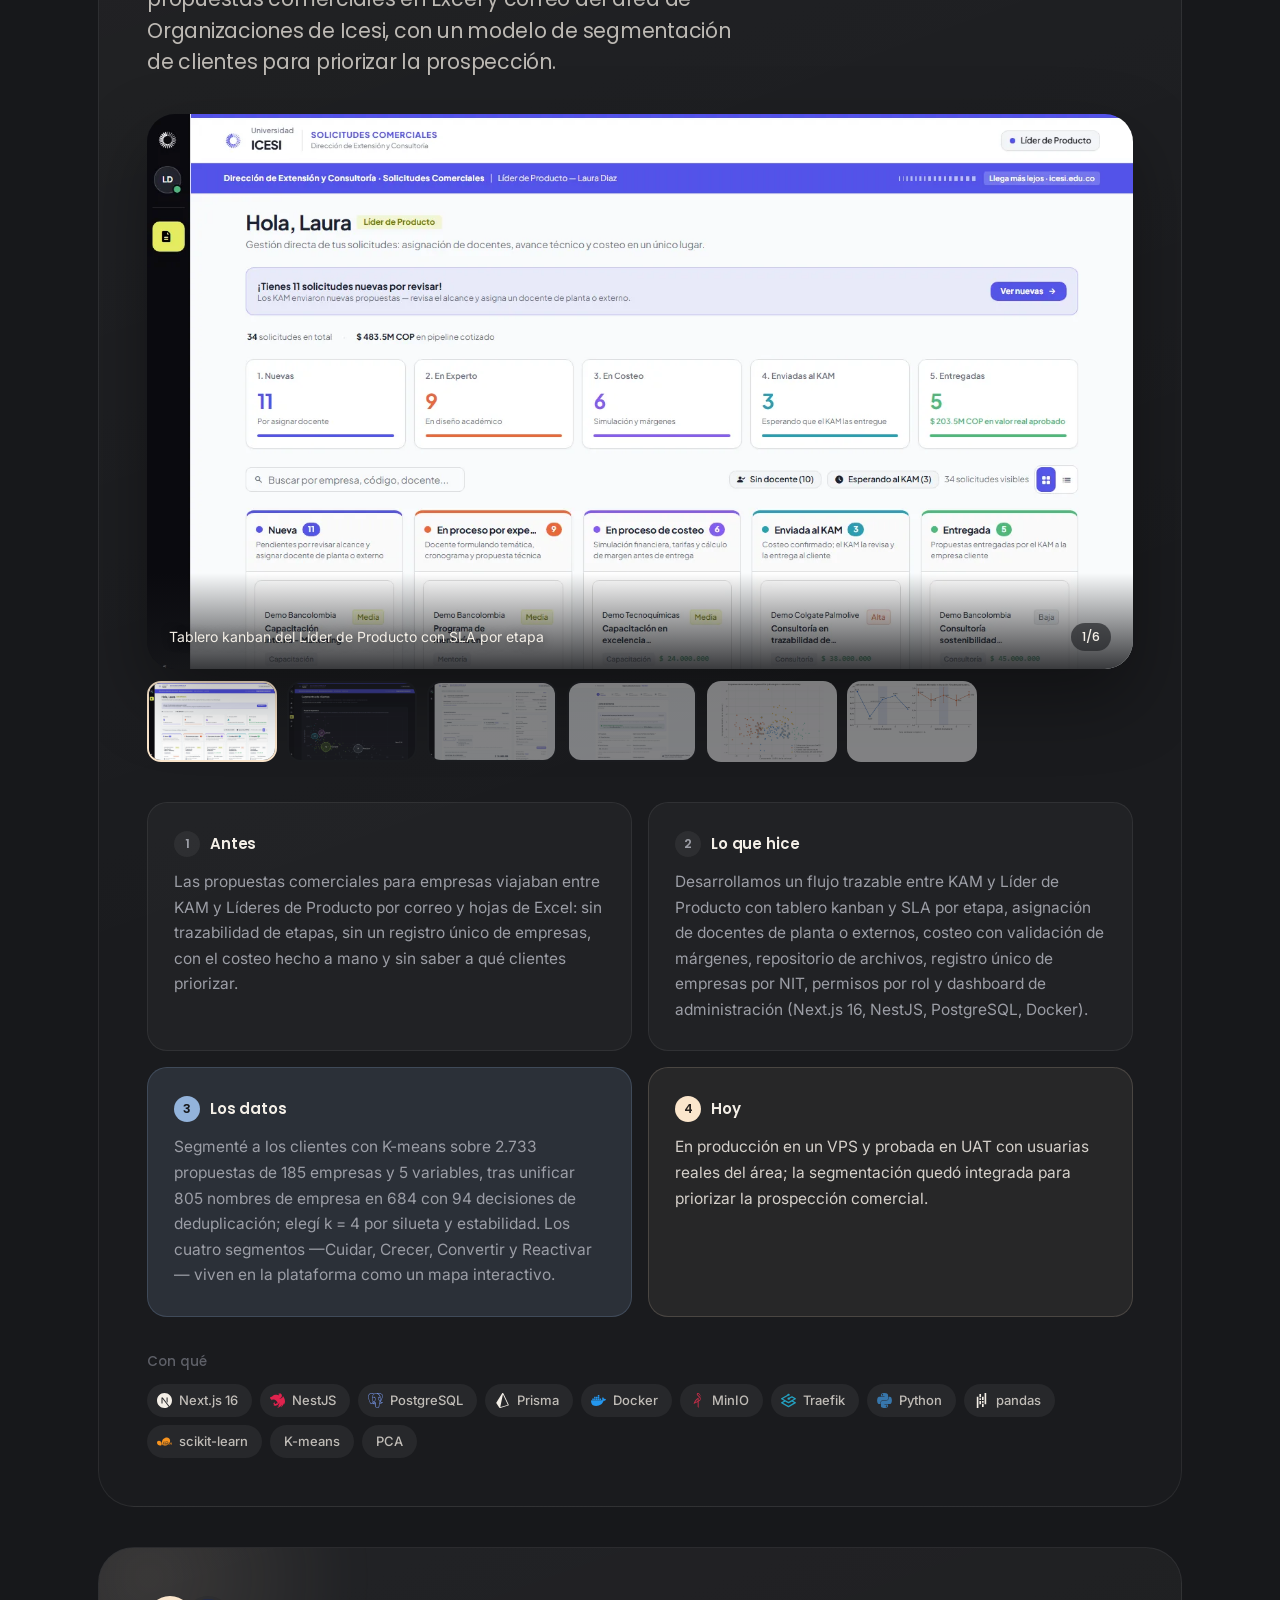
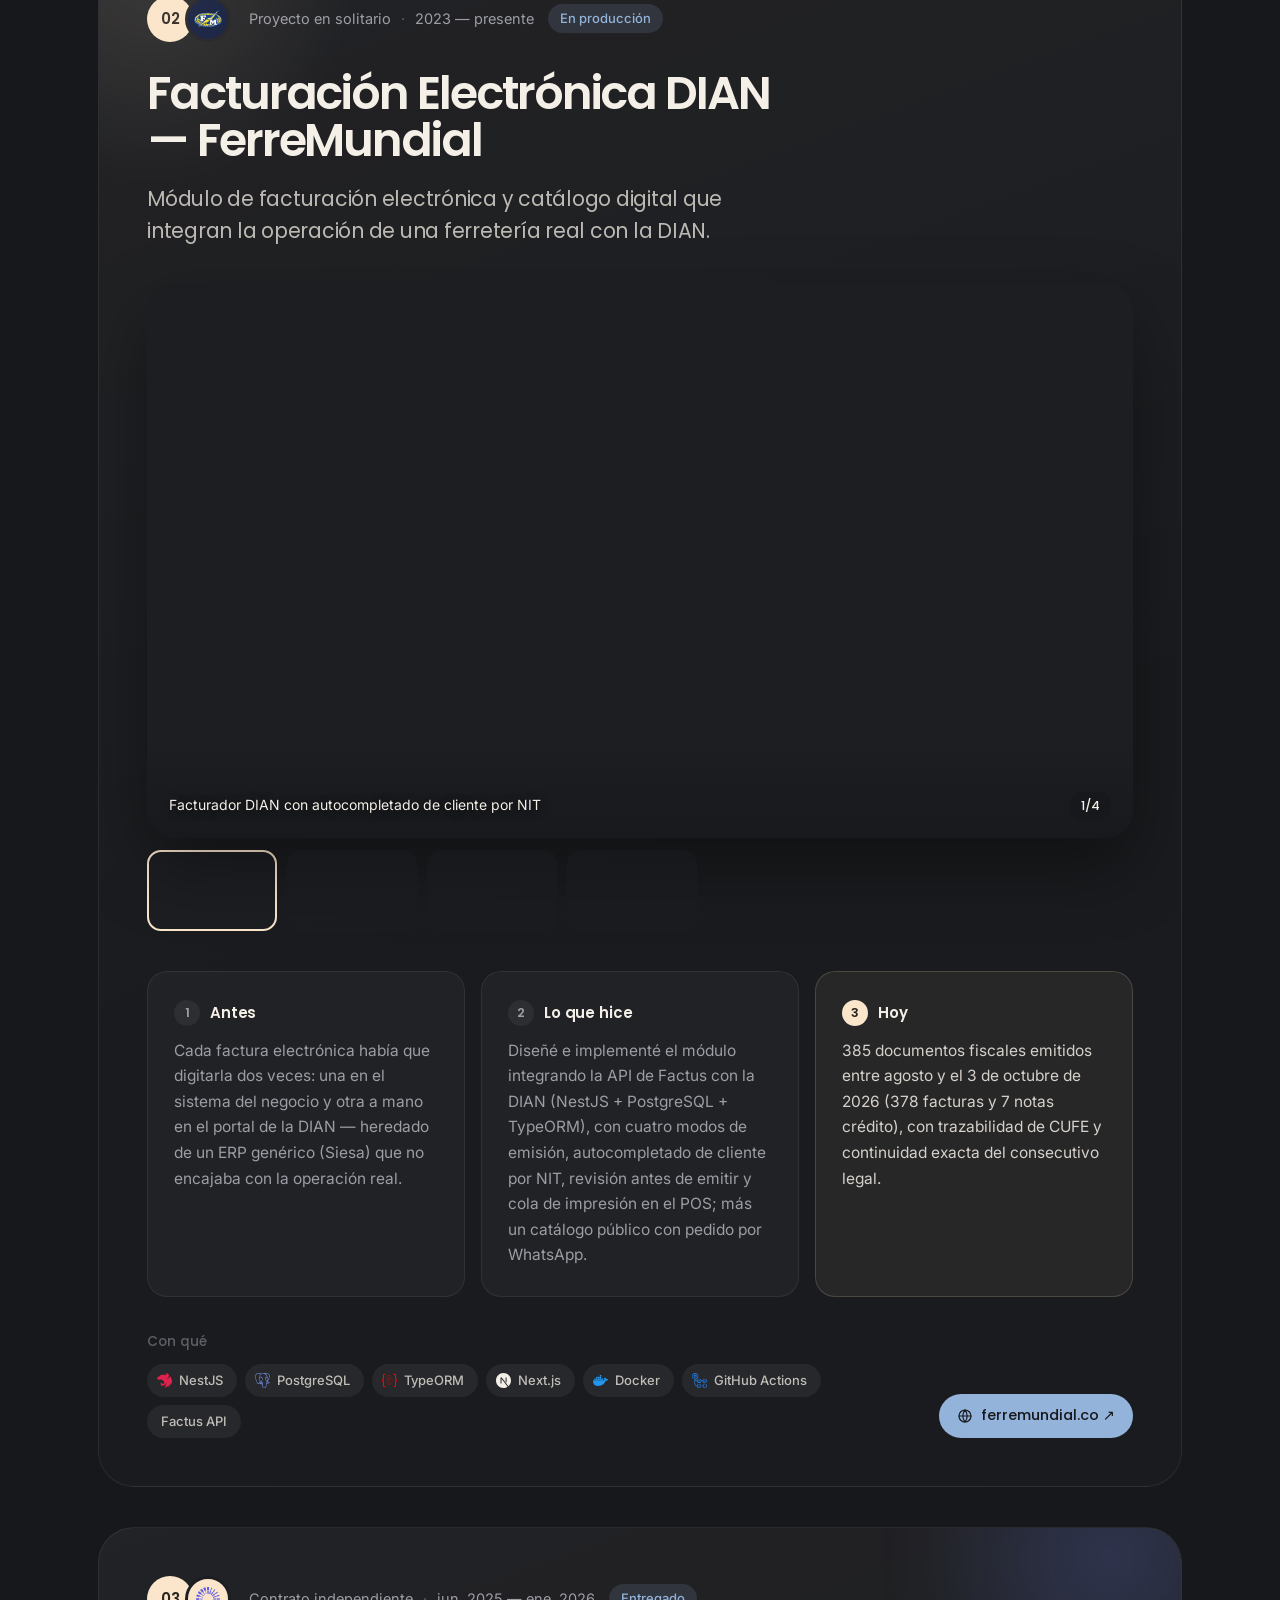
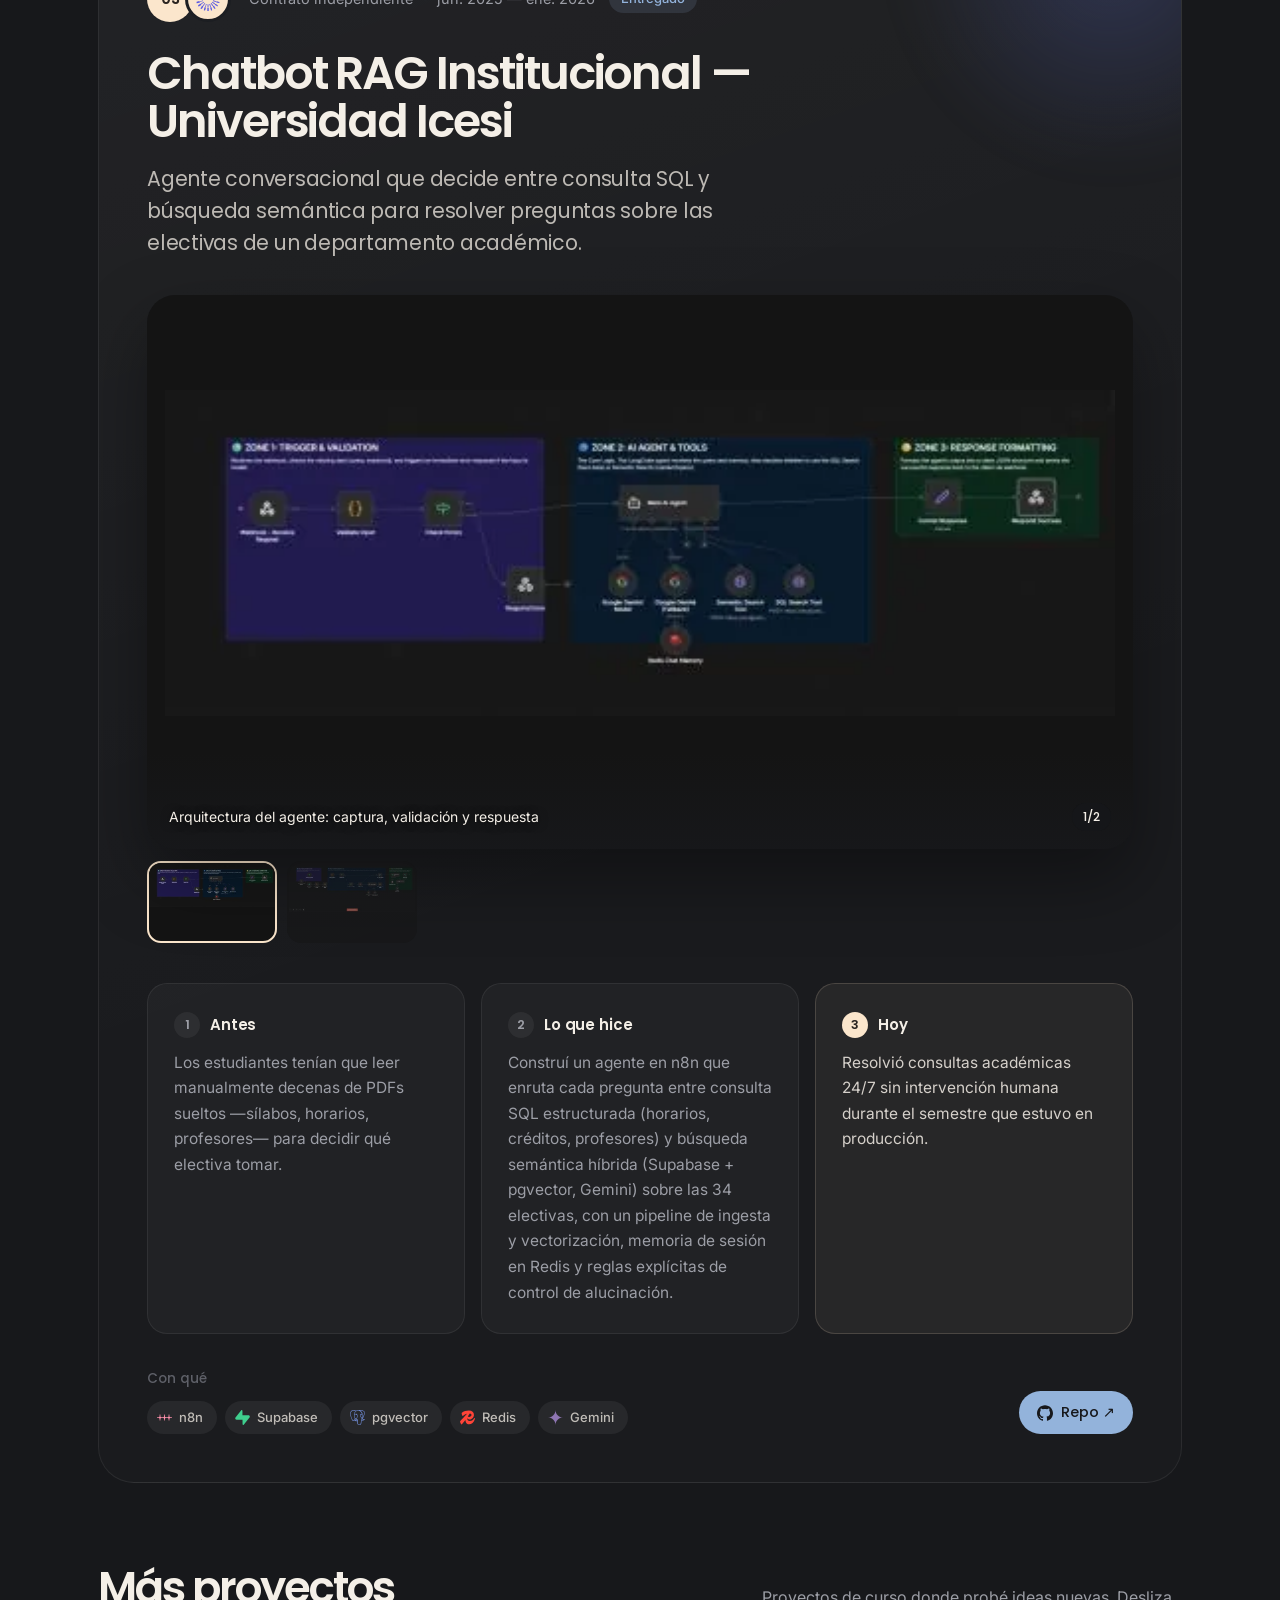
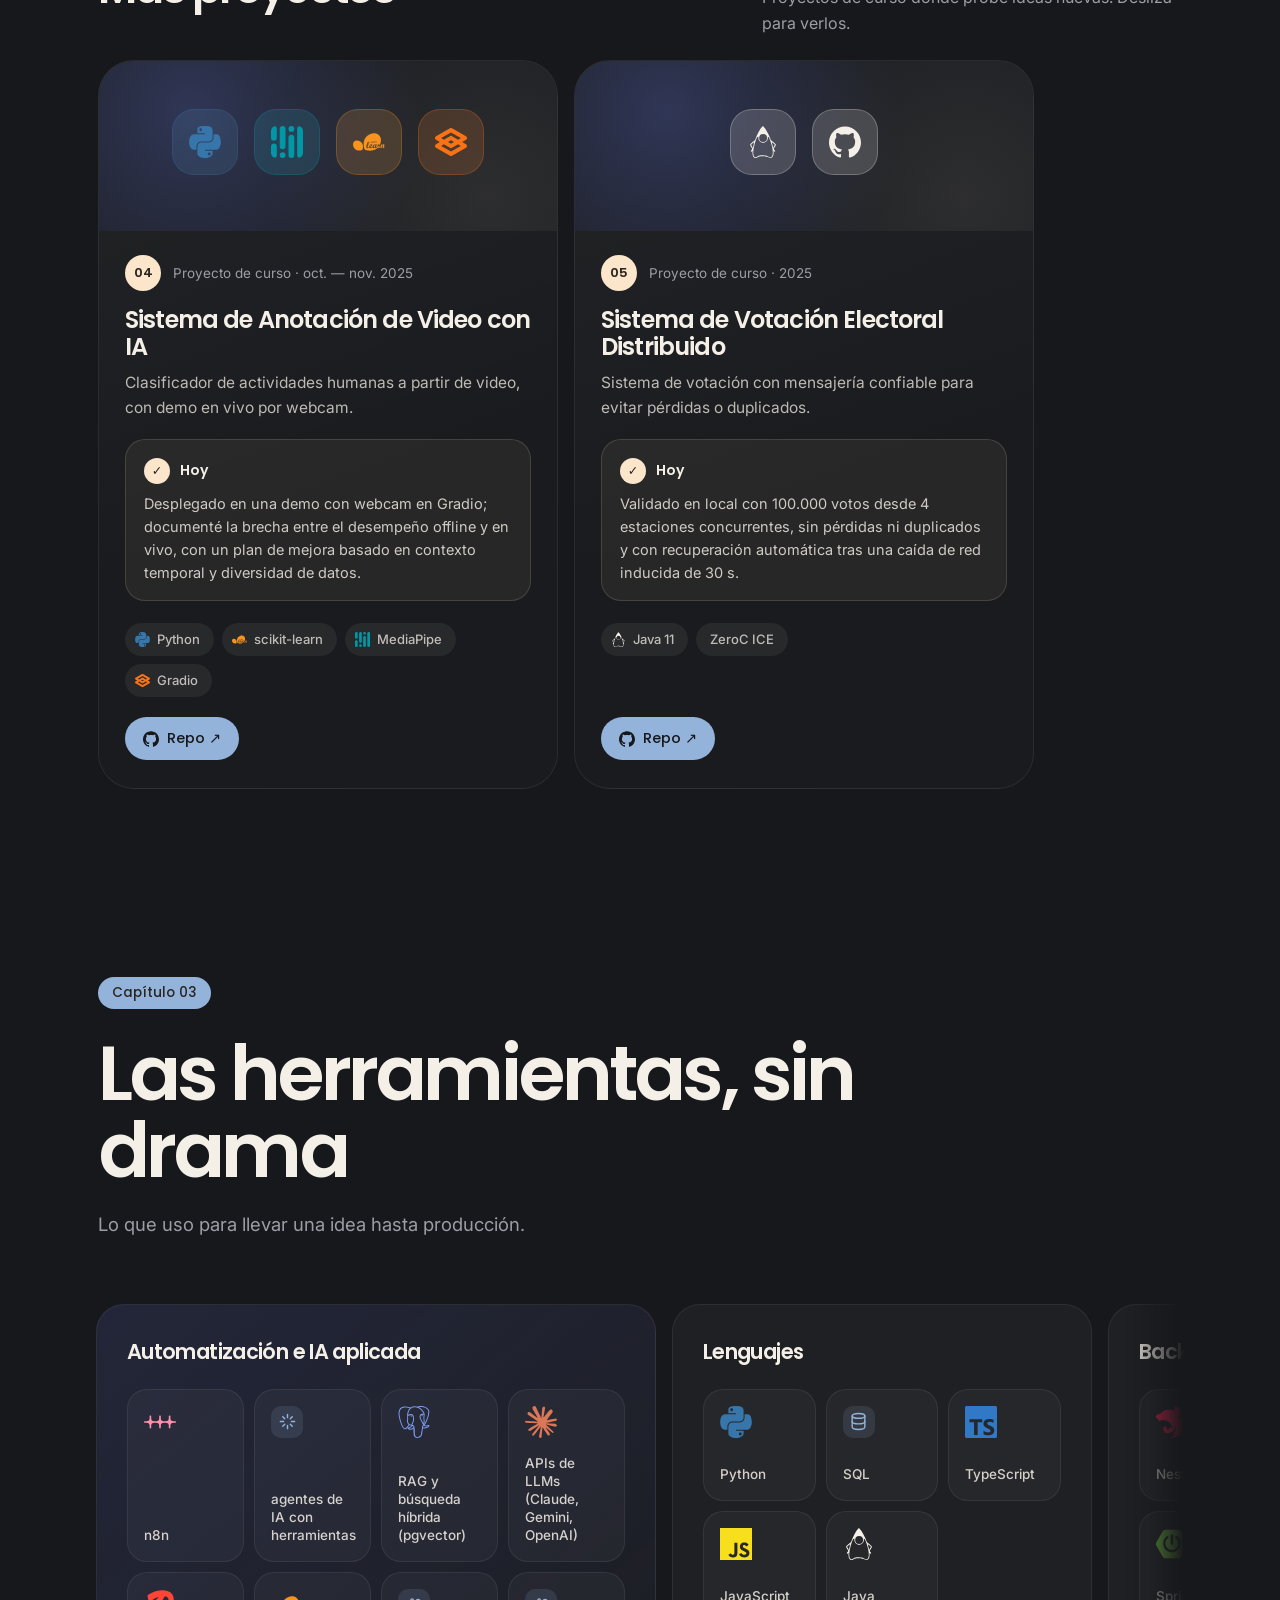
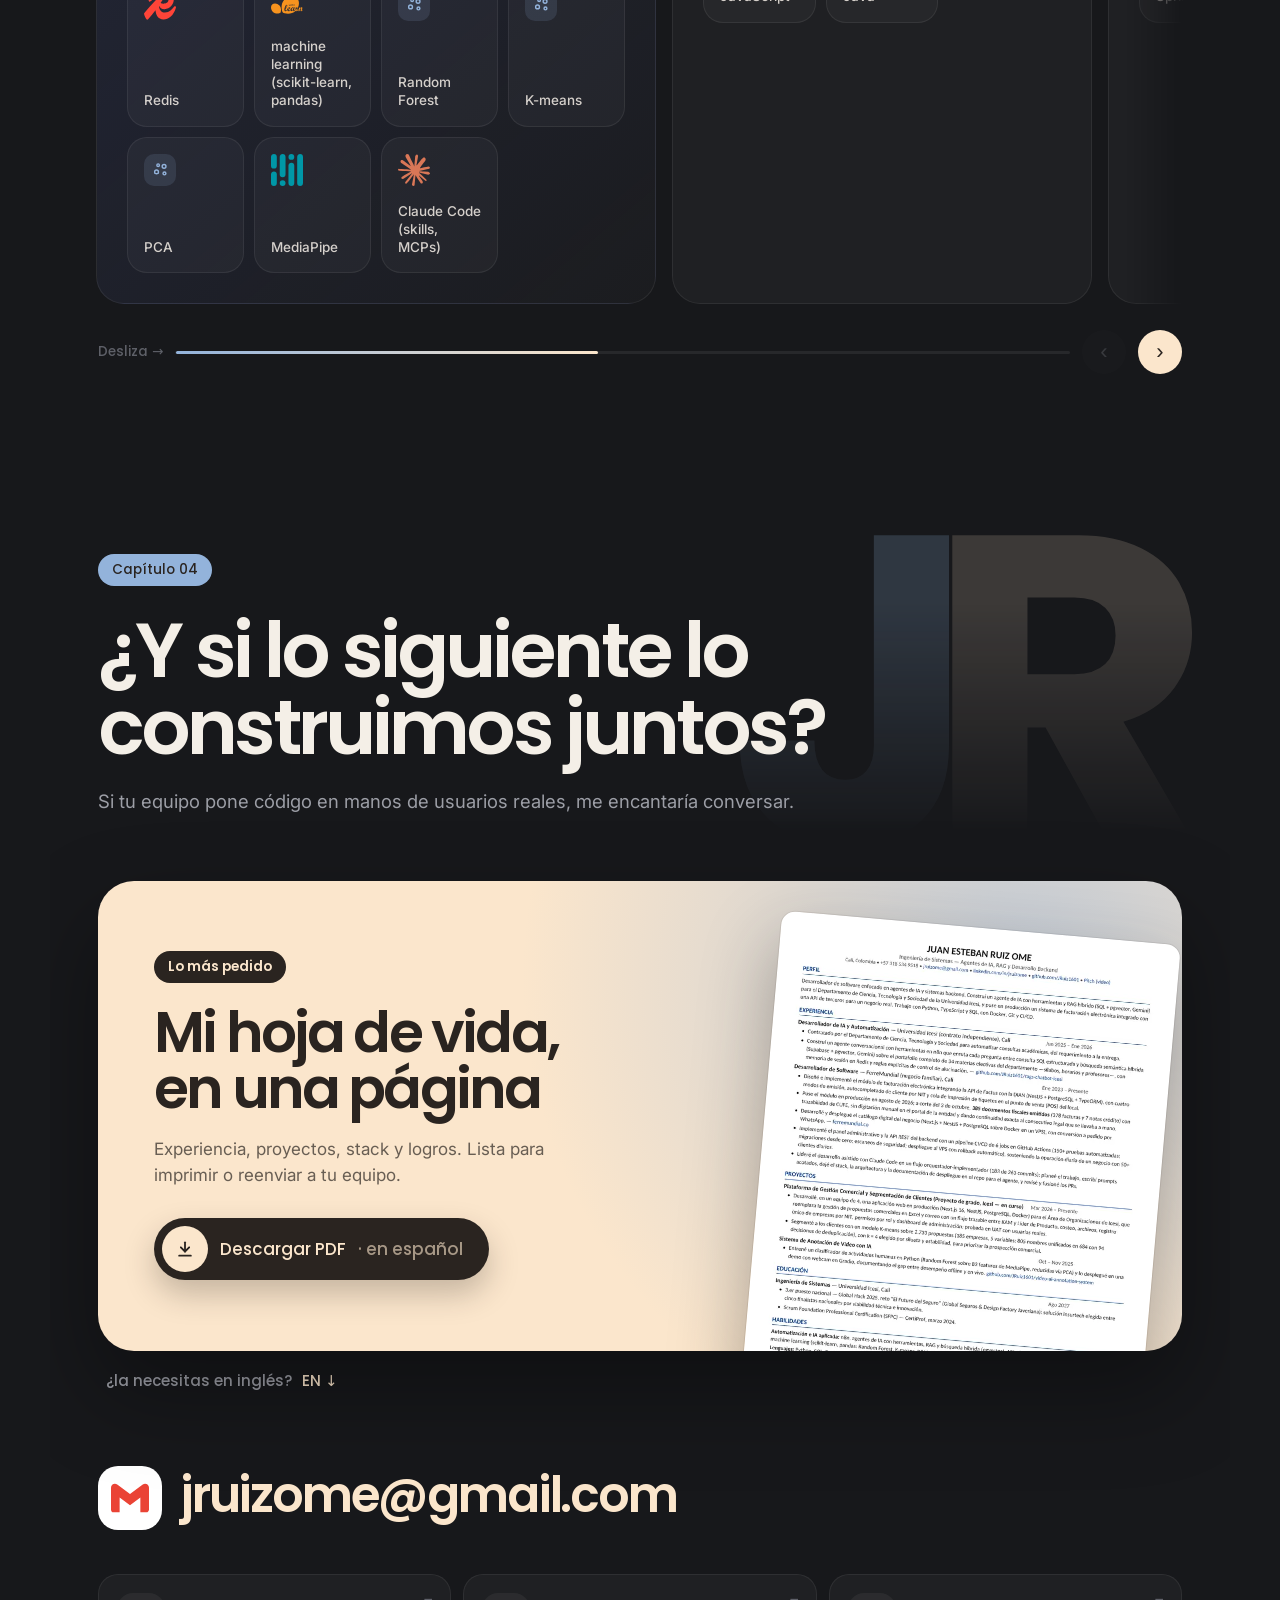
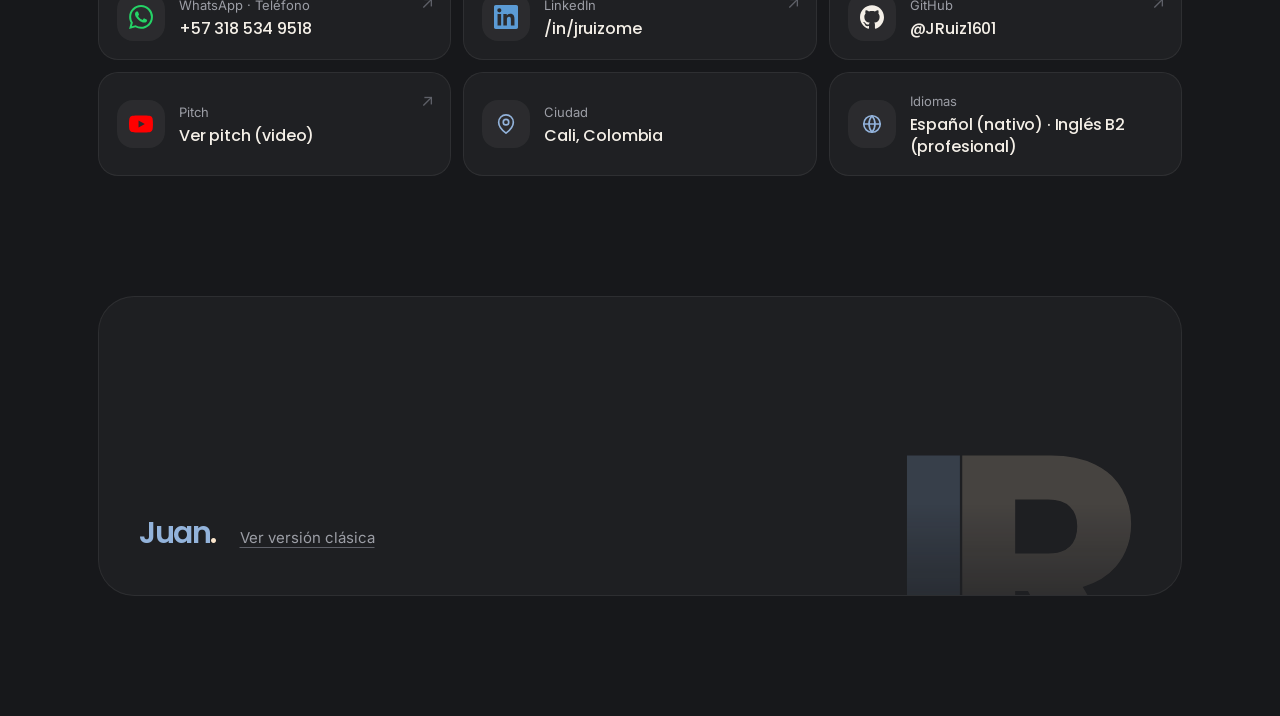
==== commit ec4561ba: "Variante /suave: transicion suave al navegar con la navbar - Reemplaza el scroll nativo (brusco y ra" ====
--- a/suave/index.html
+++ b/suave/index.html
@@ -10,7 +10,7 @@
 <link rel="preconnect" href="https://fonts.googleapis.com">
 <link rel="preconnect" href="https://fonts.gstatic.com" crossorigin>
 <link rel="stylesheet" href="https://fonts.googleapis.com/css2?family=Poppins:wght@400;500;600;700&family=Inter:wght@400;500;600&display=swap">
-<link rel="stylesheet" href="styles.css?v=15">
+<link rel="stylesheet" href="styles.css?v=16">
 </head>
 <body>
 
@@ -22,6 +22,7 @@
 </div>
 <div class="grain" aria-hidden="true"></div>
 <div class="scroll-progress" aria-hidden="true"><span></span></div>
+<div class="page-veil" id="pageVeil" aria-hidden="true"></div>
 
 <a class="brand" href="#inicio" data-scroll-to="inicio" aria-label="Inicio">Juan<span>.</span></a>
 
@@ -140,6 +141,6 @@
 <script src="../content.js?v=4"></script>
 <script src="story.js?v=8"></script>
 <script src="logos.js?v=1"></script>
-<script src="app.js?v=10"></script>
+<script src="app.js?v=13"></script>
 </body>
 </html>
--- a/suave/styles.css
+++ b/suave/styles.css
@@ -2054,3 +2054,17 @@
   .rail-track > .reveal { opacity: 1; transform: none; filter: none; }
   .rail-grid .rail-nav { margin-top: 14px; }
 }
+
+/* ---------- telón suave para los saltos largos de la navbar ---------- */
+.page-veil {
+  position: fixed;
+  inset: 0;
+  z-index: 85;
+  pointer-events: none;
+  opacity: 0;
+  background:
+    radial-gradient(ellipse at 30% 70%, rgba(77, 90, 163, 0.25), transparent 60%),
+    var(--bg);
+  transition: opacity 0.6s var(--ease);
+}
+.page-veil.on { opacity: 1; transition-duration: 0.36s; }
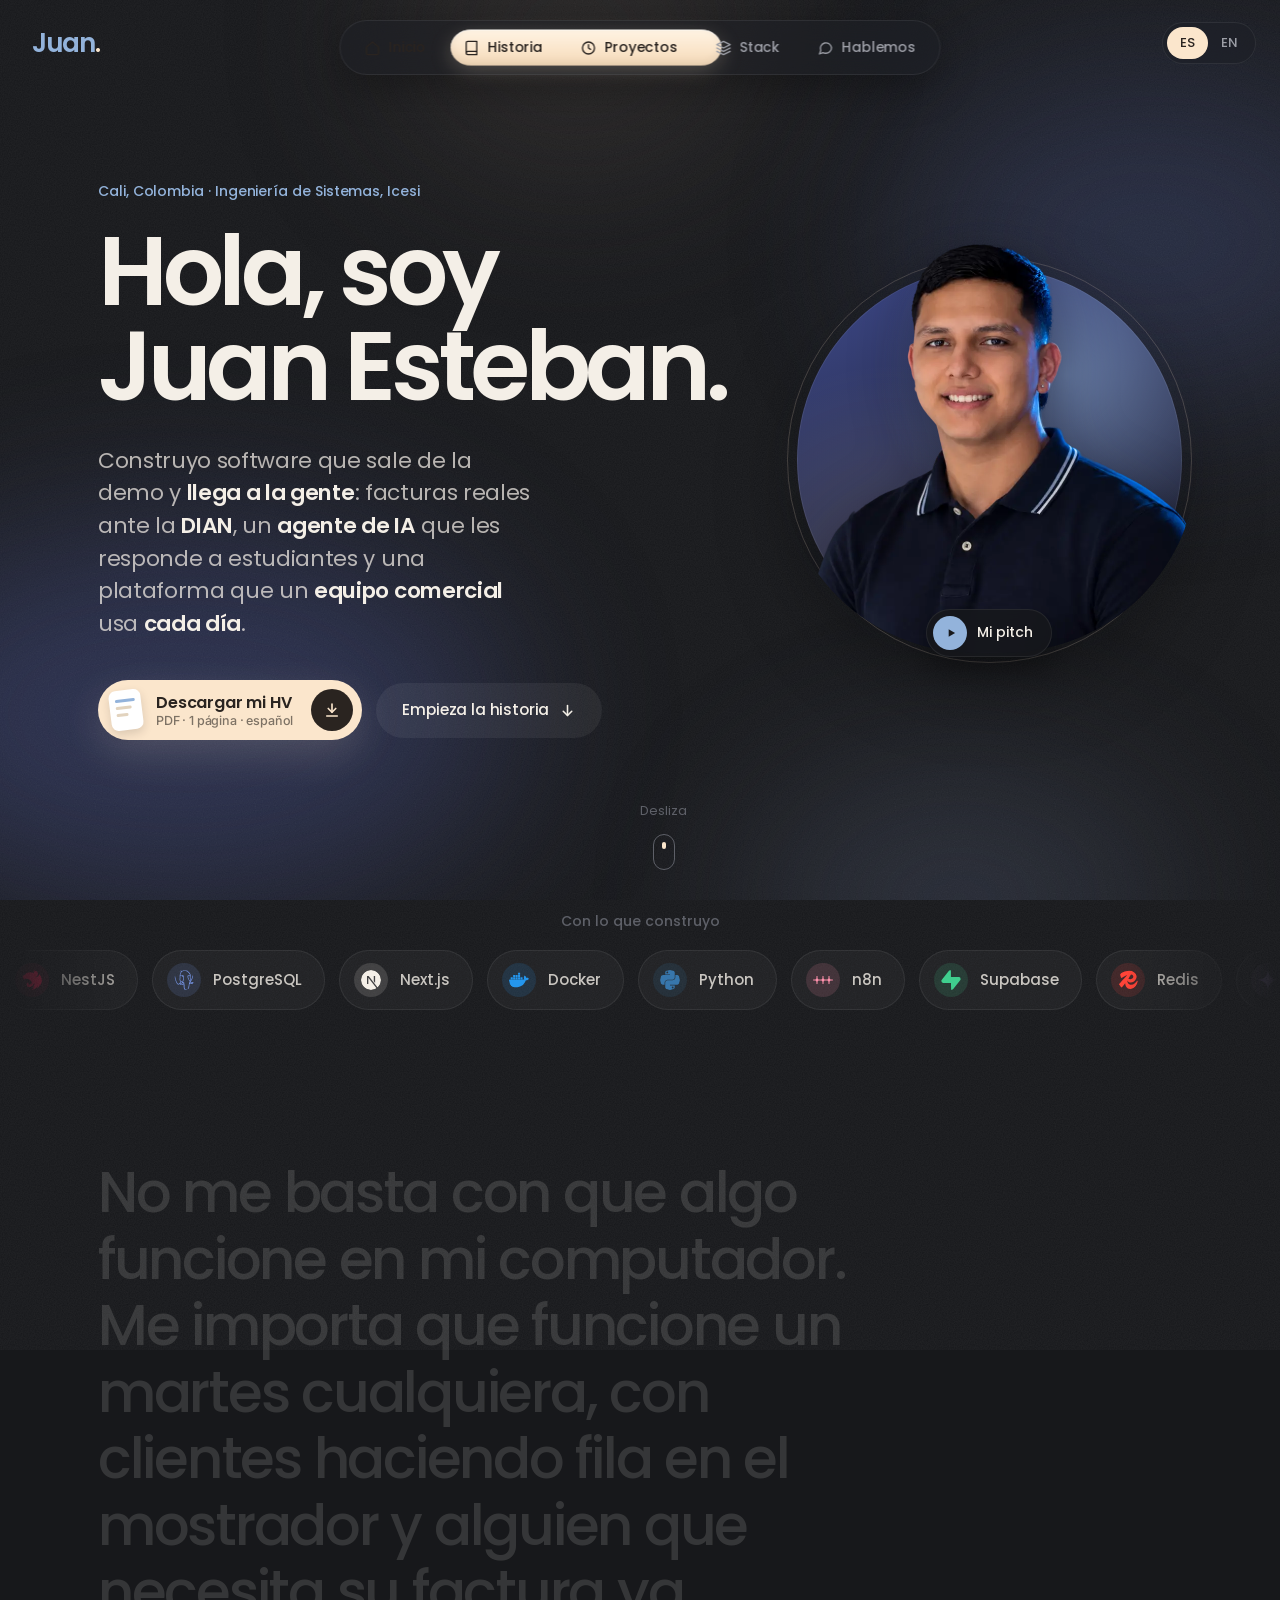
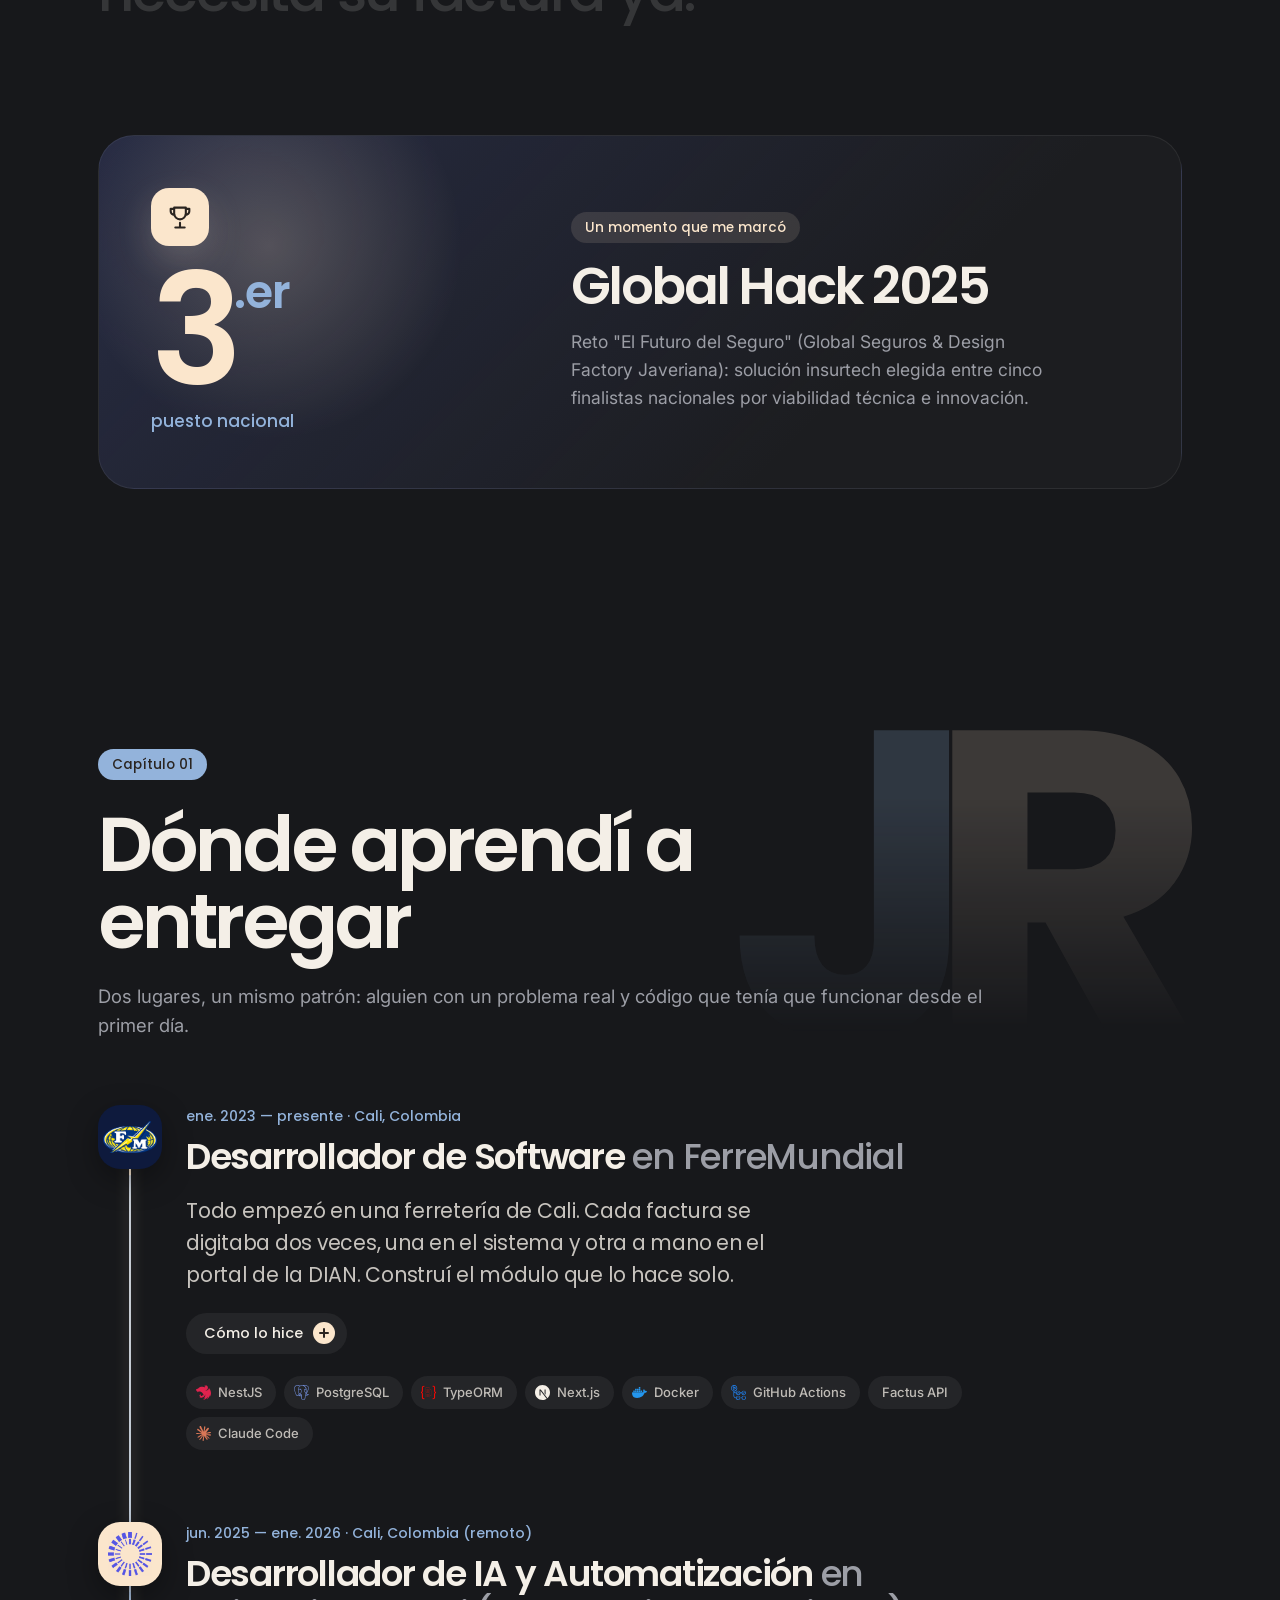
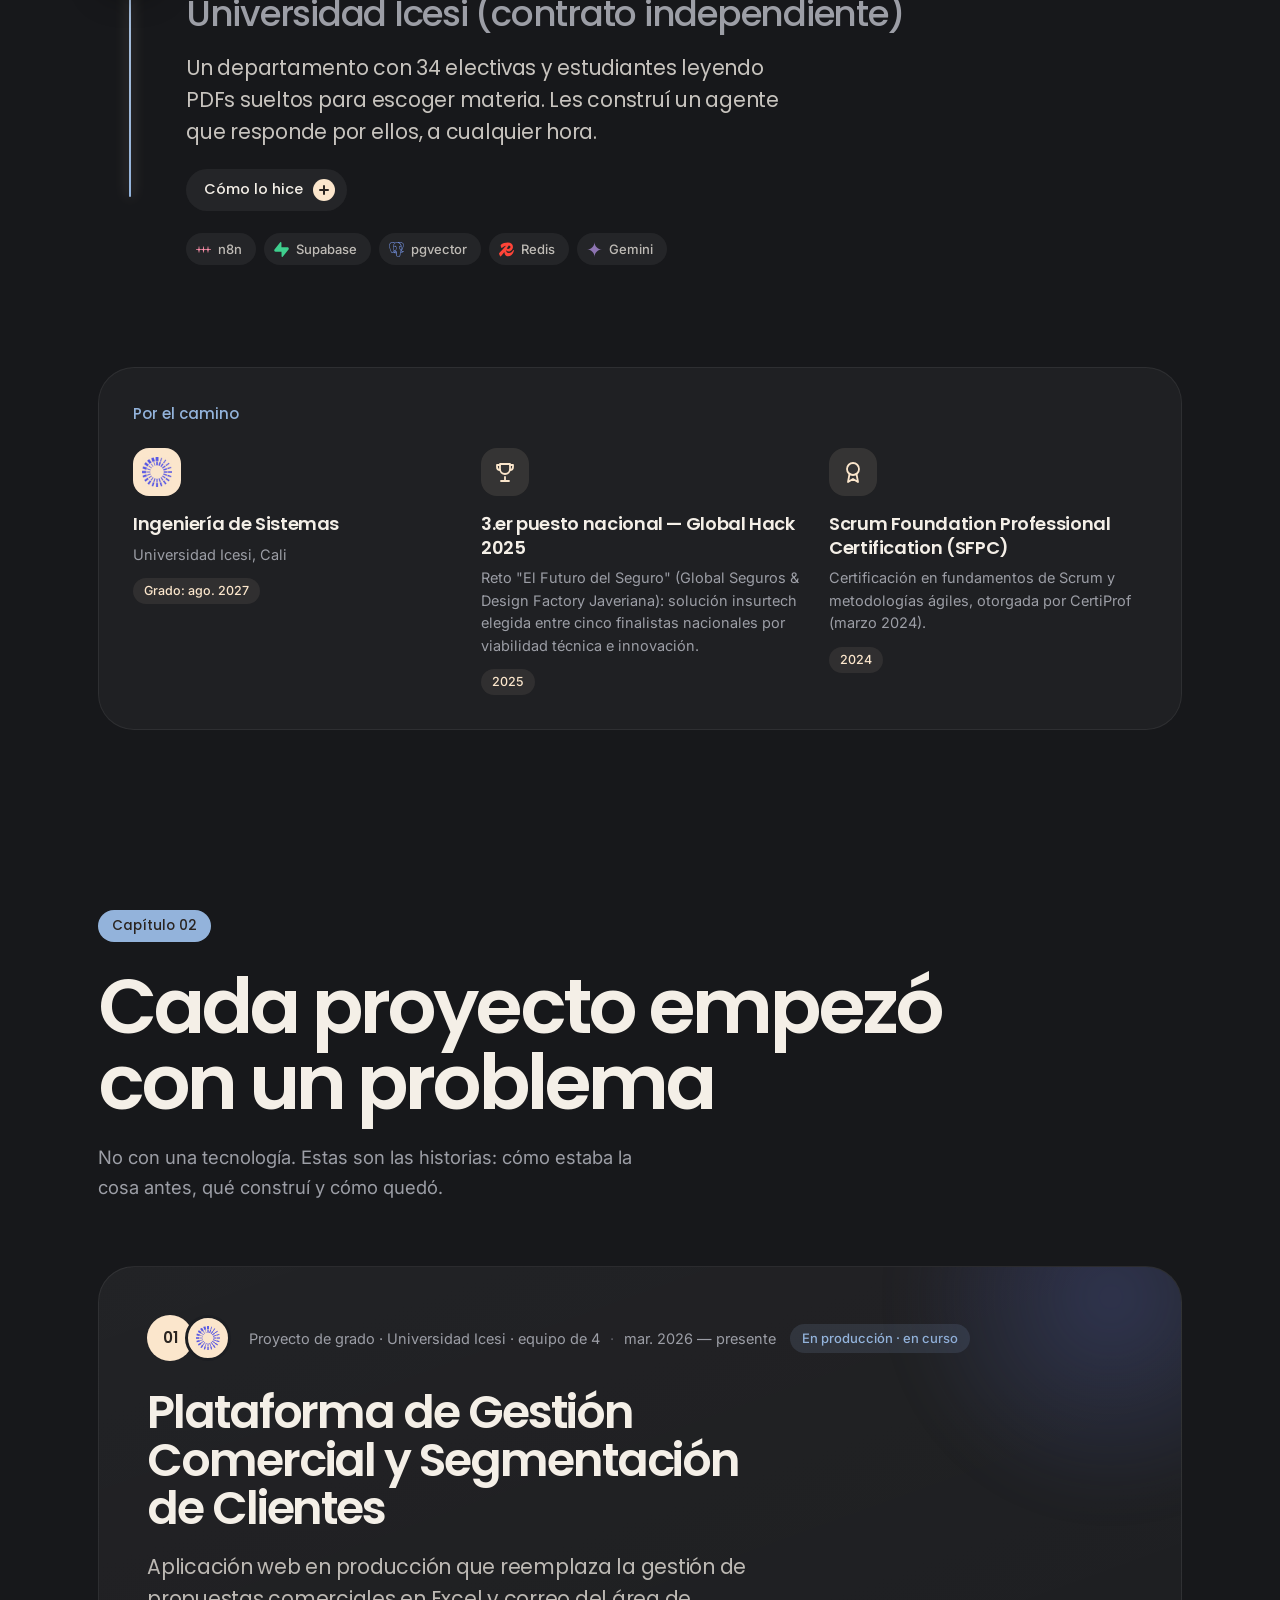
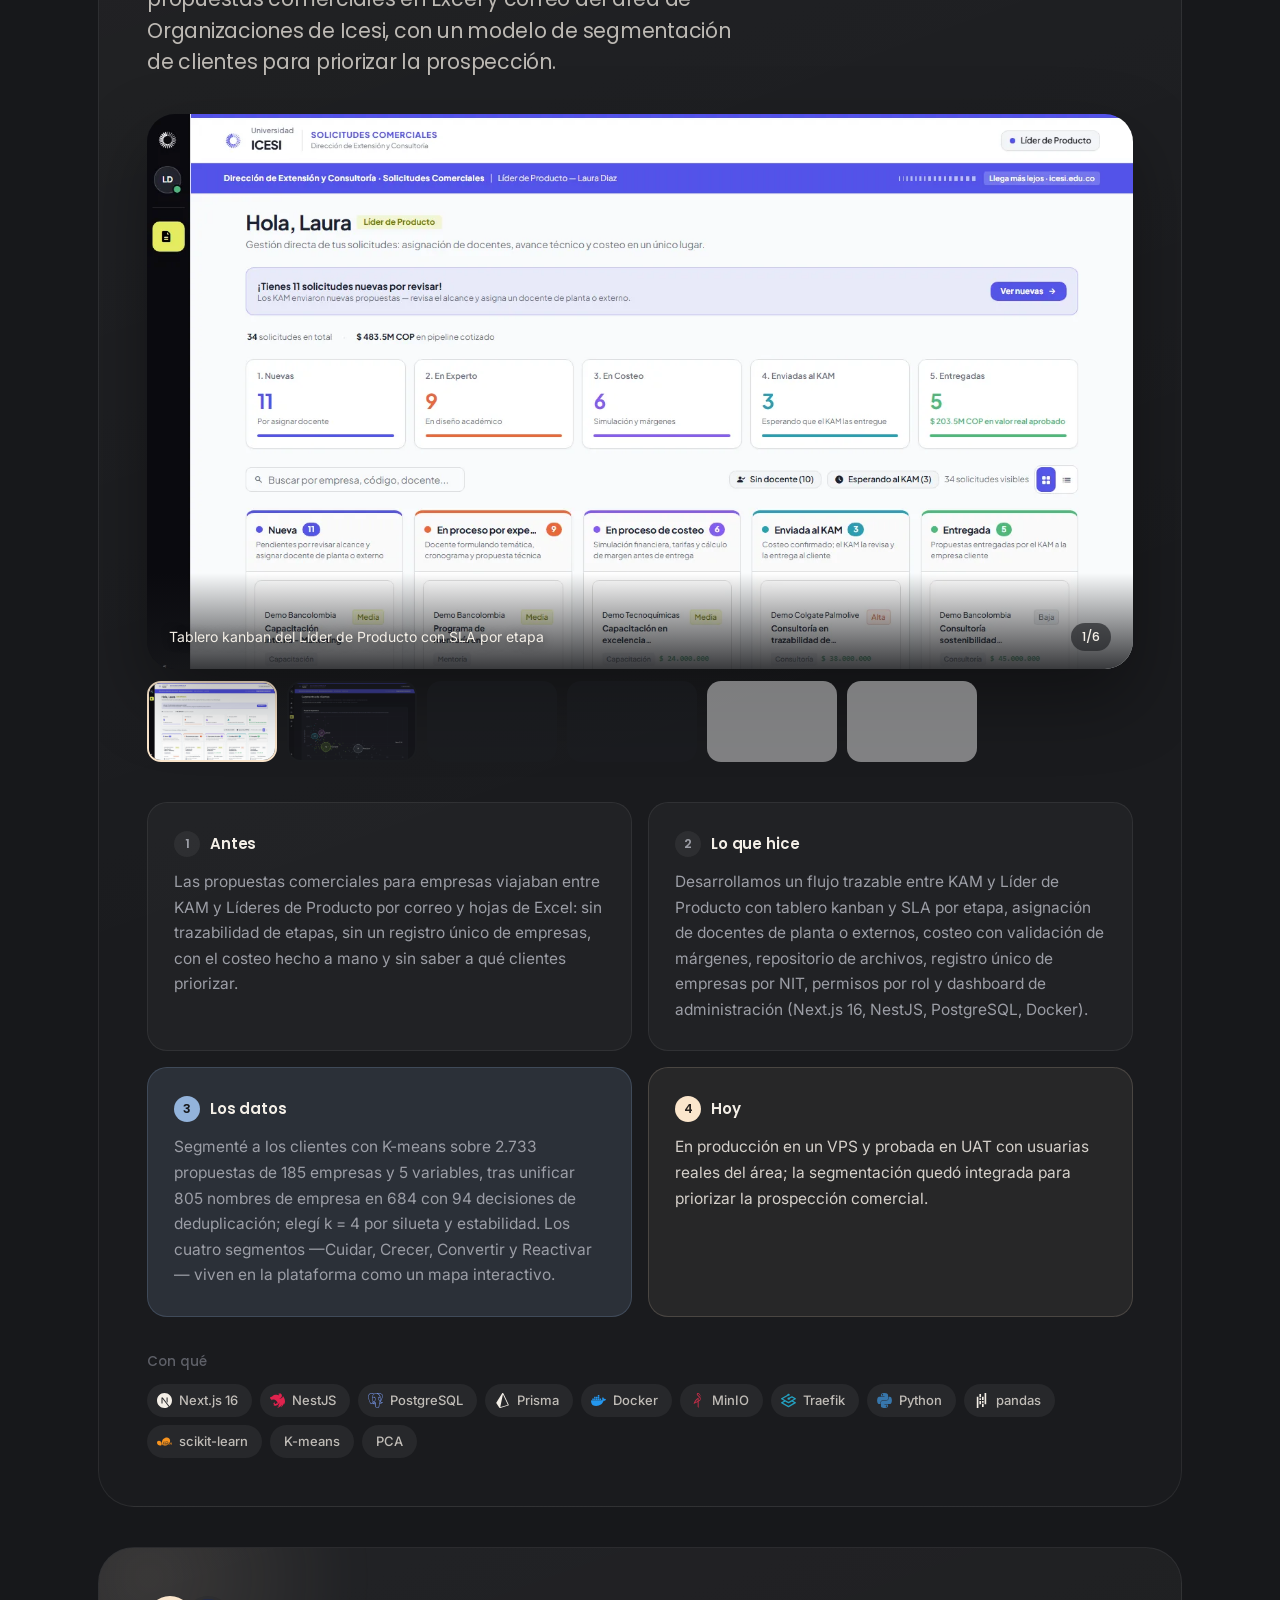
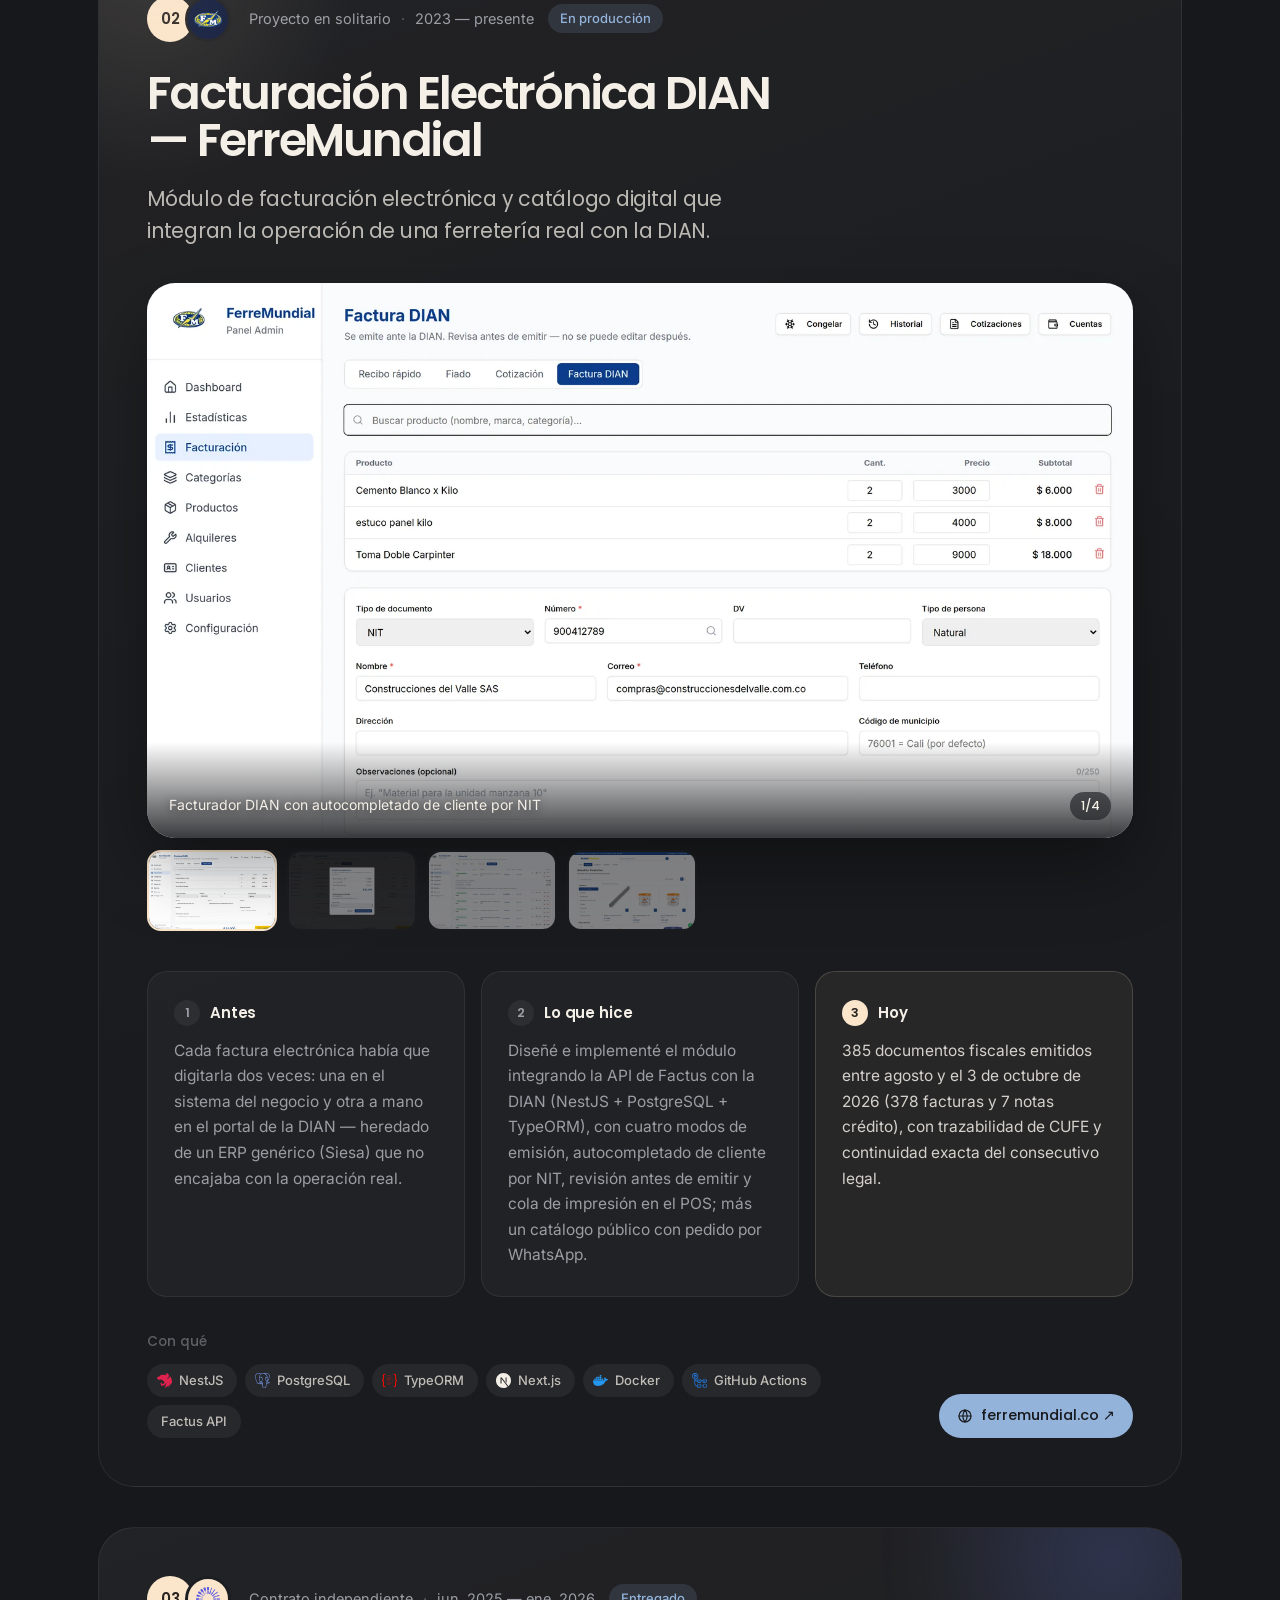
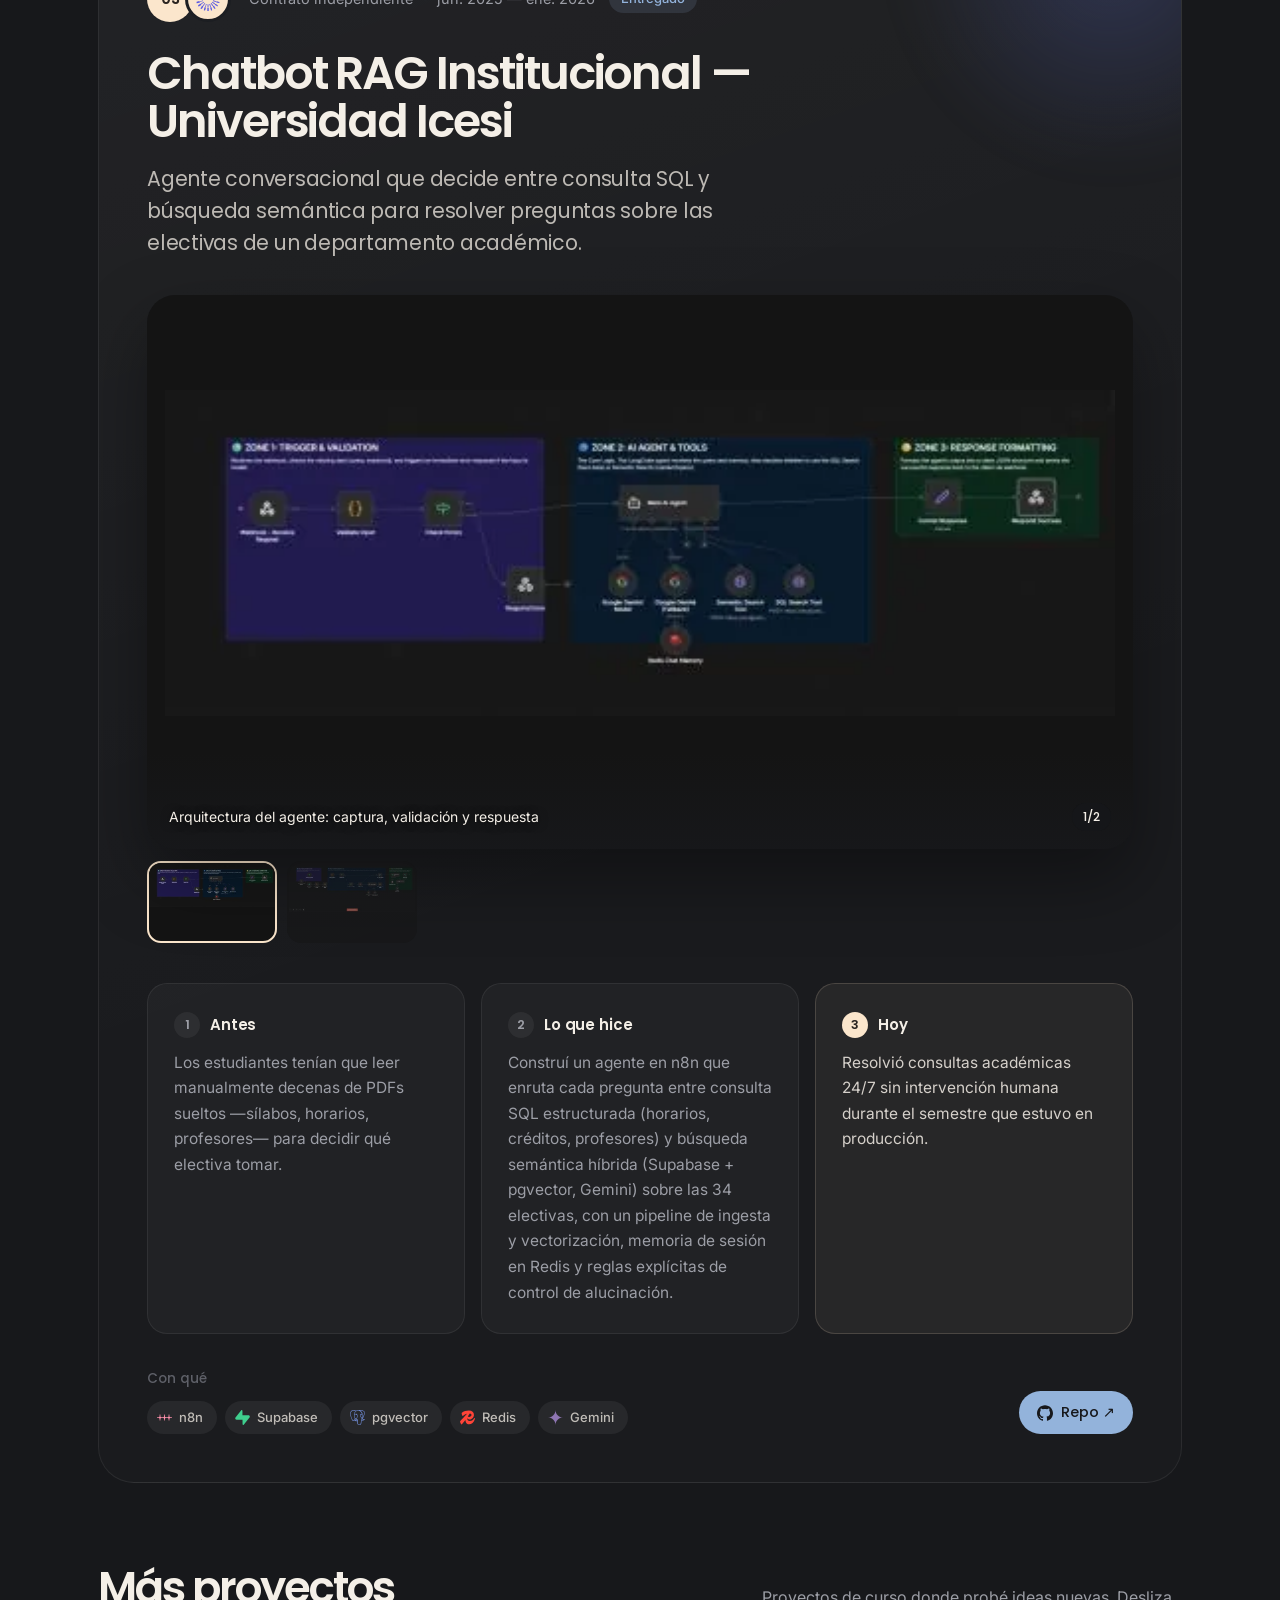
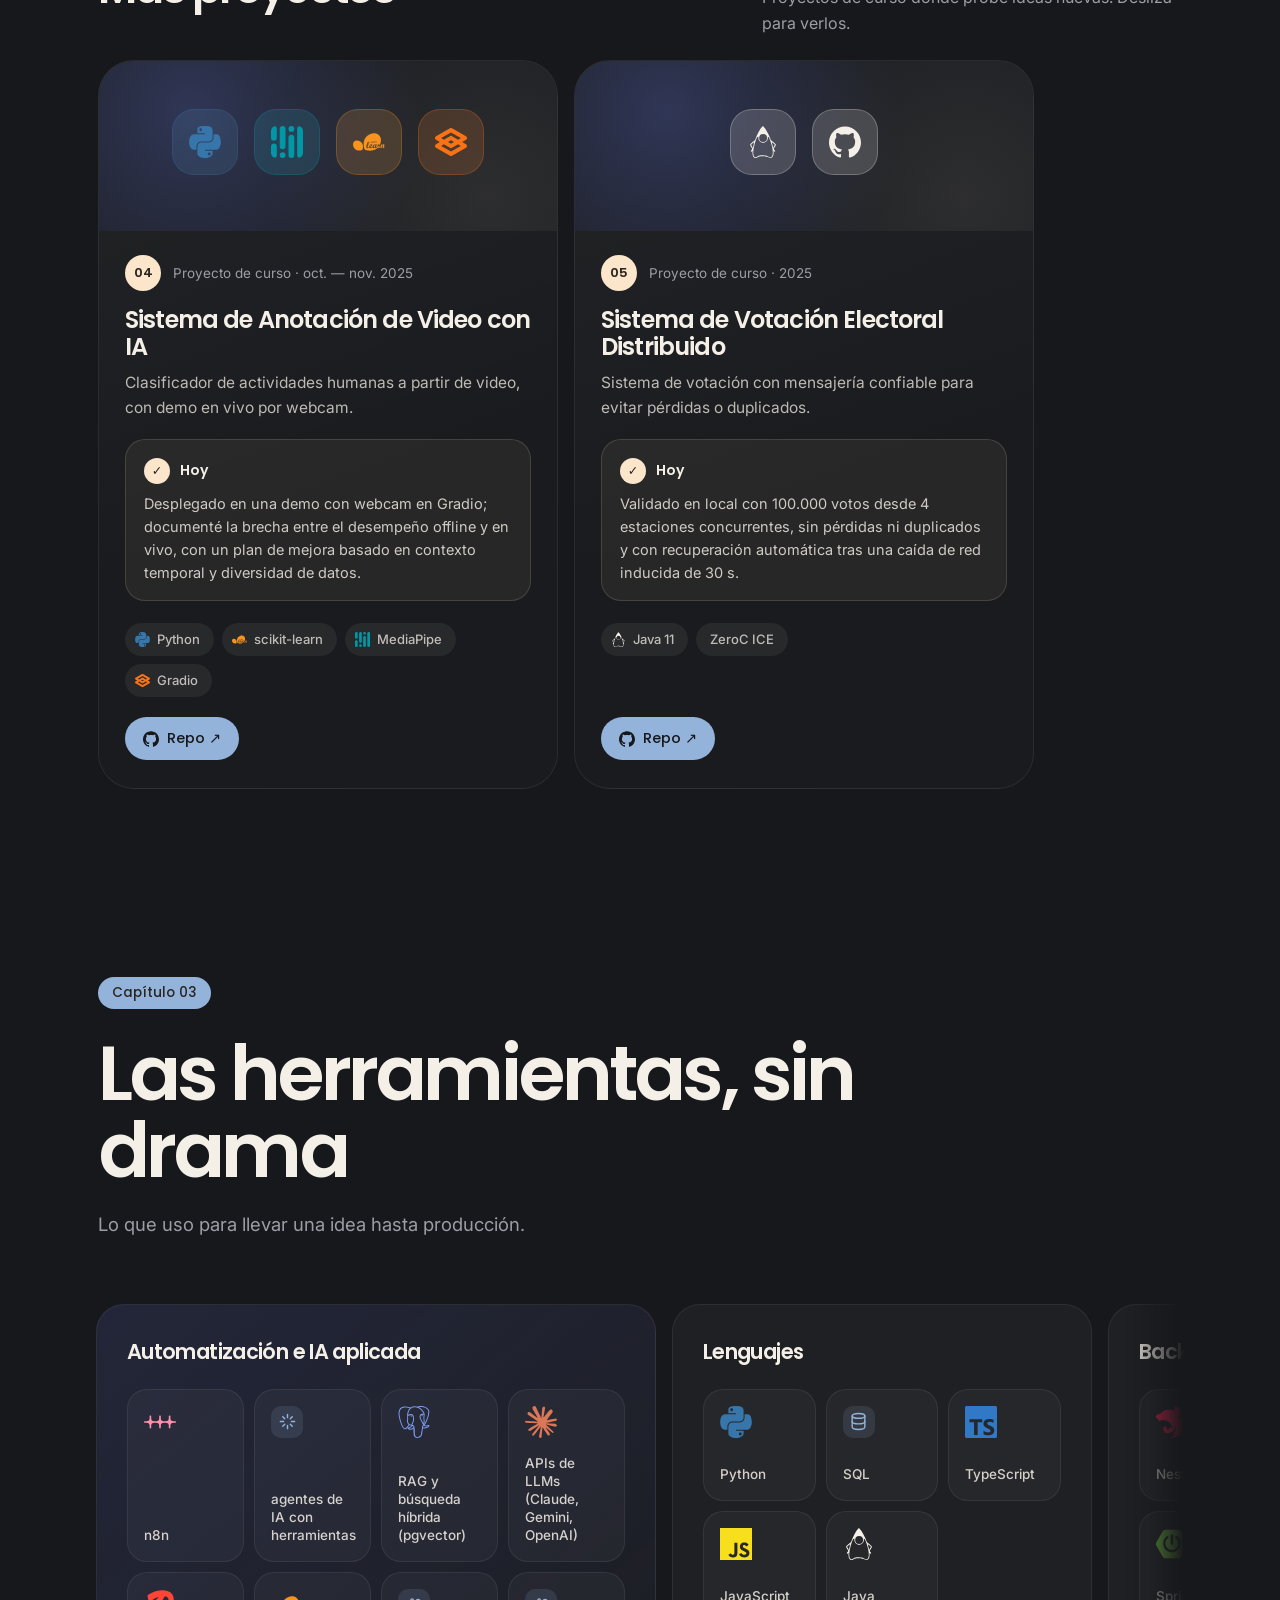
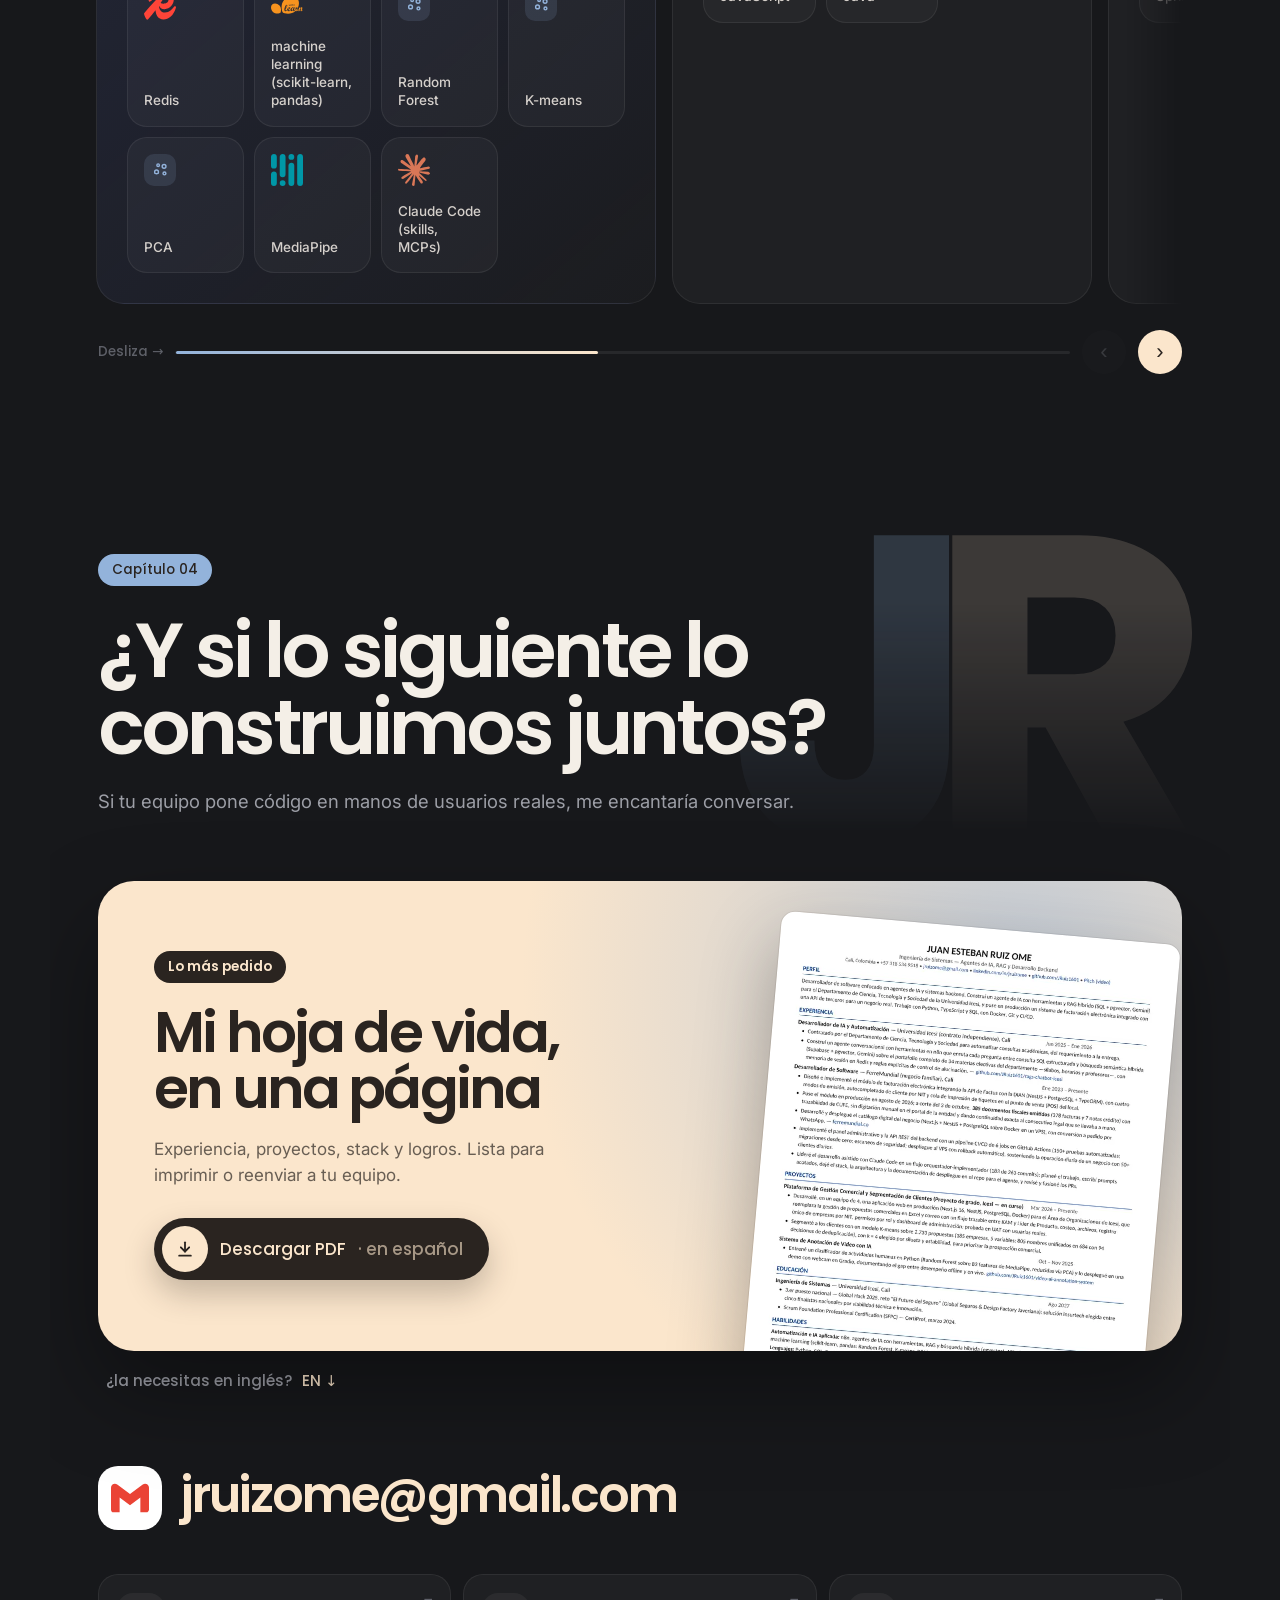
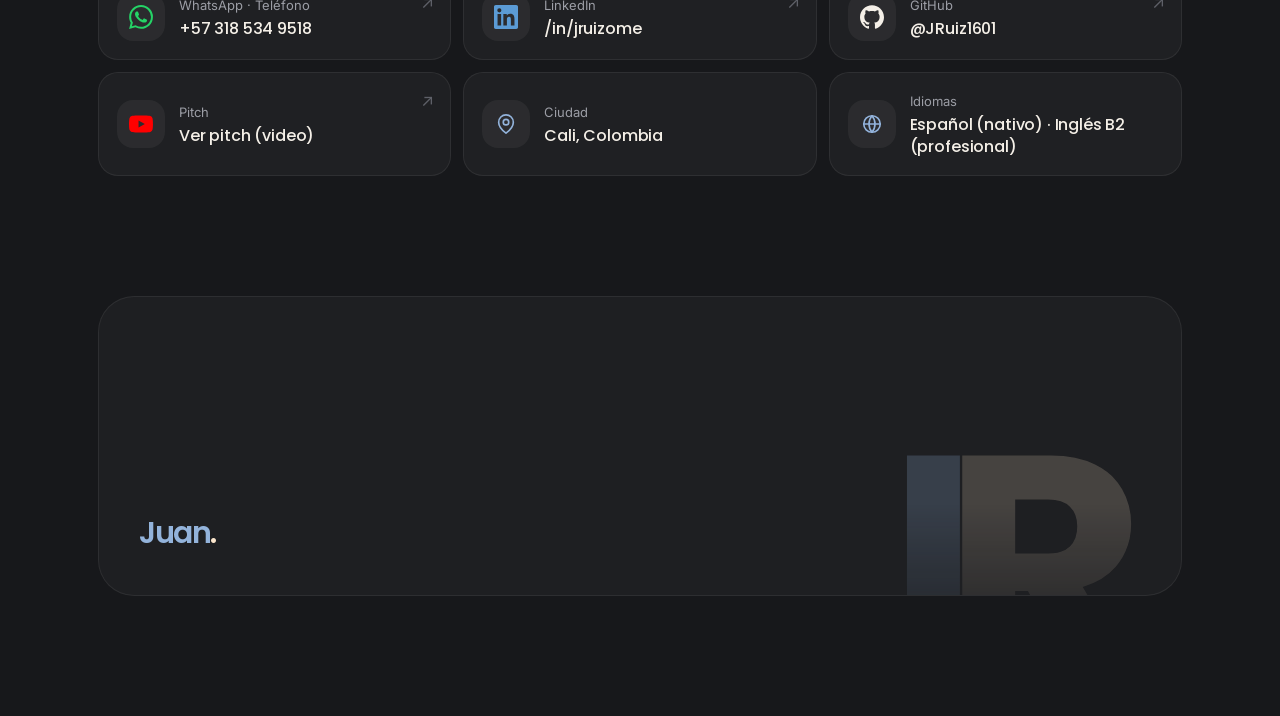
==== commit b696ef14: "La version suave pasa a ser el portafolio principal - Mueve la variante de /suave a la raiz y borra " ====
--- a/suave/index.html
+++ b/suave/index.html
@@ -3,144 +3,13 @@
 <head>
 <meta charset="UTF-8">
 <meta name="viewport" content="width=device-width, initial-scale=1.0">
-<title>Juan Esteban Ruiz Ome — Ingeniero de Software</title>
-<meta name="theme-color" content="#17181B">
-<link rel="icon" type="image/png" sizes="64x64" href="img/jr-64.png">
-<link rel="apple-touch-icon" href="img/jr-180.png">
-<link rel="preconnect" href="https://fonts.googleapis.com">
-<link rel="preconnect" href="https://fonts.gstatic.com" crossorigin>
-<link rel="stylesheet" href="https://fonts.googleapis.com/css2?family=Poppins:wght@400;500;600;700&family=Inter:wght@400;500;600&display=swap">
-<link rel="stylesheet" href="styles.css?v=16">
+<title>Juan Esteban Ruiz Ome</title>
+<meta http-equiv="refresh" content="0; url=../">
+<link rel="canonical" href="../">
+<script>location.replace('../' + location.hash);</script>
+<style>body{margin:0;background:#17181B;color:#9C9EA6;font:16px system-ui,sans-serif;display:grid;place-items:center;min-height:100vh}a{color:#FBE6CC}</style>
 </head>
 <body>
-
-<div class="sky" aria-hidden="true">
-  <span class="cloud c1"></span>
-  <span class="cloud c2"></span>
-  <span class="cloud c3"></span>
-  <span class="cloud c4"></span>
-</div>
-<div class="grain" aria-hidden="true"></div>
-<div class="scroll-progress" aria-hidden="true"><span></span></div>
-<div class="page-veil" id="pageVeil" aria-hidden="true"></div>
-
-<a class="brand" href="#inicio" data-scroll-to="inicio" aria-label="Inicio">Juan<span>.</span></a>
-
-<div class="lang-switch" id="langSwitch">
-  <button class="lang-btn" data-lang="es">ES</button>
-  <button class="lang-btn" data-lang="en">EN</button>
-</div>
-
-<div class="navbar-wrap">
-  <nav class="navbar" id="navbar">
-    <div class="nav-indicator" id="nav-indicator"></div>
-    <button class="nav-item active" data-idx="0" data-target="inicio">
-      <svg viewBox="0 0 24 24" fill="none" stroke="currentColor" stroke-width="2" stroke-linecap="round" stroke-linejoin="round"><path d="M3 10.5 12 3l9 7.5V20a2 2 0 0 1-2 2H5a2 2 0 0 1-2-2z"/></svg>
-      <span class="nav-label" data-i18n="nav.inicio">Inicio</span>
-    </button>
-    <button class="nav-item" data-idx="1" data-target="experiencia">
-      <svg viewBox="0 0 24 24" fill="none" stroke="currentColor" stroke-width="2" stroke-linecap="round" stroke-linejoin="round"><path d="M4 19.5A2.5 2.5 0 0 1 6.5 17H20"/><path d="M6.5 2H20v20H6.5A2.5 2.5 0 0 1 4 19.5v-15A2.5 2.5 0 0 1 6.5 2z"/></svg>
-      <span class="nav-label" data-i18n="nav.experiencia">Historia</span>
-    </button>
-    <button class="nav-item" data-idx="2" data-target="proyectos">
-      <svg viewBox="0 0 24 24" fill="none" stroke="currentColor" stroke-width="2" stroke-linecap="round" stroke-linejoin="round"><circle cx="12" cy="12" r="9"/><path d="M12 7v5l3 2"/></svg>
-      <span class="nav-label" data-i18n="nav.proyectos">Proyectos</span>
-    </button>
-    <button class="nav-item" data-idx="3" data-target="stack">
-      <svg viewBox="0 0 24 24" fill="none" stroke="currentColor" stroke-width="2" stroke-linecap="round" stroke-linejoin="round"><path d="M12 2 2 7l10 5 10-5-10-5z"/><path d="m2 17 10 5 10-5"/><path d="m2 12 10 5 10-5"/></svg>
-      <span class="nav-label" data-i18n="nav.stack">Stack</span>
-    </button>
-    <button class="nav-item" data-idx="4" data-target="contacto">
-      <svg viewBox="0 0 24 24" fill="none" stroke="currentColor" stroke-width="2" stroke-linecap="round" stroke-linejoin="round"><path d="M21 11.5a8.4 8.4 0 0 1-9 8.4 8.6 8.6 0 0 1-3.8-.9L3 21l1.9-5.2A8.4 8.4 0 1 1 21 11.5z"/></svg>
-      <span class="nav-label" data-i18n="nav.contacto">Hablemos</span>
-    </button>
-  </nav>
-</div>
-
-<main>
-<section class="hero" id="inicio" data-section>
-  <div class="hero-text">
-    <div class="eyebrow" data-i18n="hero.eyebrow">Cali, Colombia · Ingeniería de Sistemas, Icesi</div>
-    <h1 class="hello" data-i18n="hero.saludo">Hola, soy Juan Esteban.</h1>
-    <p class="lead" data-i18n="hero.lead"></p>
-
-    <div class="cta-row">
-      <a class="btn btn-hv" href="../assets/hv-juan-esteban-ruiz-ome.pdf" download data-hv>
-        <span class="btn-hv-sheet" aria-hidden="true"><i></i><i></i><i></i></span>
-        <span class="btn-hv-text">
-          <span class="btn-hv-title" data-i18n="hero.hvTitulo">Descargar mi HV</span>
-          <span class="btn-hv-sub" data-i18n="hero.hvSub">PDF · 1 página · español</span>
-        </span>
-        <span class="btn-hv-arrow" aria-hidden="true"><svg viewBox="0 0 24 24" fill="none" stroke="currentColor" stroke-width="2.2" stroke-linecap="round" stroke-linejoin="round"><path d="M12 4v11"/><path d="m7 10 5 5 5-5"/><path d="M5 20h14"/></svg></span>
-      </a>
-      <a class="btn btn-soft" href="#experiencia" data-scroll-to="experiencia">
-        <span data-i18n="hero.ctaHistoria">Empieza la historia</span>
-        <svg viewBox="0 0 24 24" fill="none" stroke="currentColor" stroke-width="2.2" stroke-linecap="round" stroke-linejoin="round" aria-hidden="true"><path d="M12 5v14"/><path d="m6 13 6 6 6-6"/></svg>
-      </a>
-    </div>
-  </div>
-
-  <div class="portrait">
-    <button class="portrait-disc" type="button" data-open-pitch>
-      <span class="portrait-bg" aria-hidden="true"></span>
-      <img src="img/me-cut.webp" alt="Juan Esteban Ruiz Ome">
-      <span class="portrait-play">
-        <span class="portrait-play-icon"><svg viewBox="0 0 24 24" aria-hidden="true"><path d="M8 5.5v13l11-6.5z" fill="currentColor"/></svg></span>
-        <span data-i18n="hero.verPitch">Mi pitch</span>
-      </span>
-    </button>
-  </div>
-
-  <a class="scroll-hint" href="#manifiesto" aria-hidden="true" tabindex="-1">
-    <span data-i18n="hero.scroll">Desliza</span>
-    <span class="scroll-hint-dot"></span>
-  </a>
-</section>
-
-<div class="marquee-band" aria-label="Stack">
-  <div class="marquee-title" data-i18n="franja">Con lo que construyo</div>
-  <div class="marquee" id="marquee"></div>
-</div>
-
-<section class="manifesto" id="manifiesto">
-  <p class="manifesto-text" id="manifestoText"></p>
-  <div class="highlight-wrap" id="signals"></div>
-</section>
-
-<section class="section" id="experiencia" data-section></section>
-<section class="section" id="proyectos" data-section></section>
-<section class="section" id="stack" data-section></section>
-<section class="section section-last" id="contacto" data-section></section>
-</main>
-
-<footer class="footer">
-  <div class="footer-card" data-fx="enter">
-    <span class="footer-jr" aria-hidden="true"><span class="j">J</span><span class="r">R</span></span>
-    <div class="footer-row">
-      <span class="footer-brand">Juan<span>.</span></span>
-      <a href="../" data-i18n="versionClasica">Ver versión clásica</a>
-    </div>
-  </div>
-</footer>
-
-<div class="lightbox" id="lightbox" role="dialog" aria-modal="true" aria-hidden="true">
-  <button class="lb-btn lb-close" id="lbClose" aria-label="Close">✕</button>
-  <button class="lb-btn lb-prev" id="lbPrev" aria-label="Previous">‹</button>
-  <figure class="lb-figure">
-    <img id="lbImg" alt="">
-    <figcaption id="lbCaption"></figcaption>
-  </figure>
-  <button class="lb-btn lb-next" id="lbNext" aria-label="Next">›</button>
-</div>
-
-<div class="video-modal" id="videoModal" role="dialog" aria-modal="true" aria-hidden="true">
-  <button class="lb-btn lb-close" id="videoClose" aria-label="Close">✕</button>
-  <div class="video-frame" id="videoFrame"></div>
-</div>
-
-<script src="../content.js?v=4"></script>
-<script src="story.js?v=8"></script>
-<script src="logos.js?v=1"></script>
-<script src="app.js?v=13"></script>
+<p>El portafolio se mudó. <a href="../">Ir al portafolio</a></p>
 </body>
 </html>
